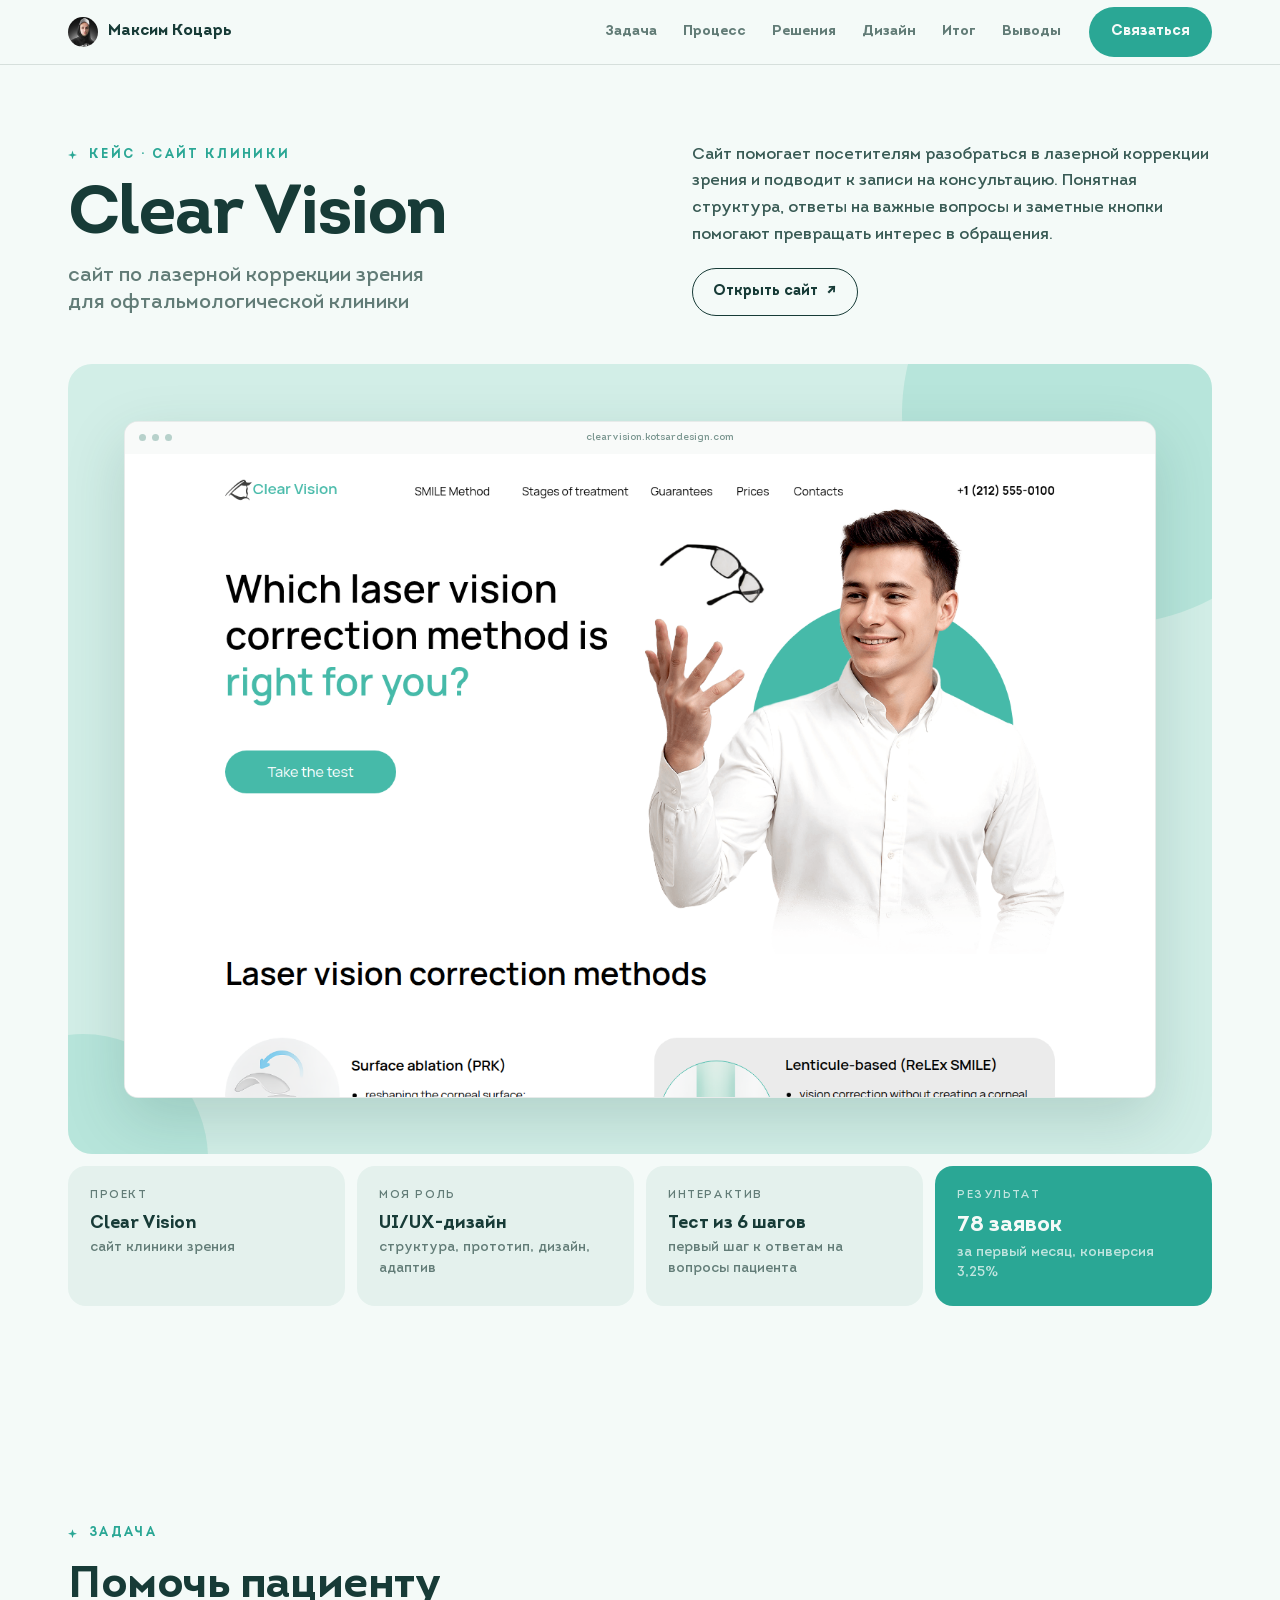
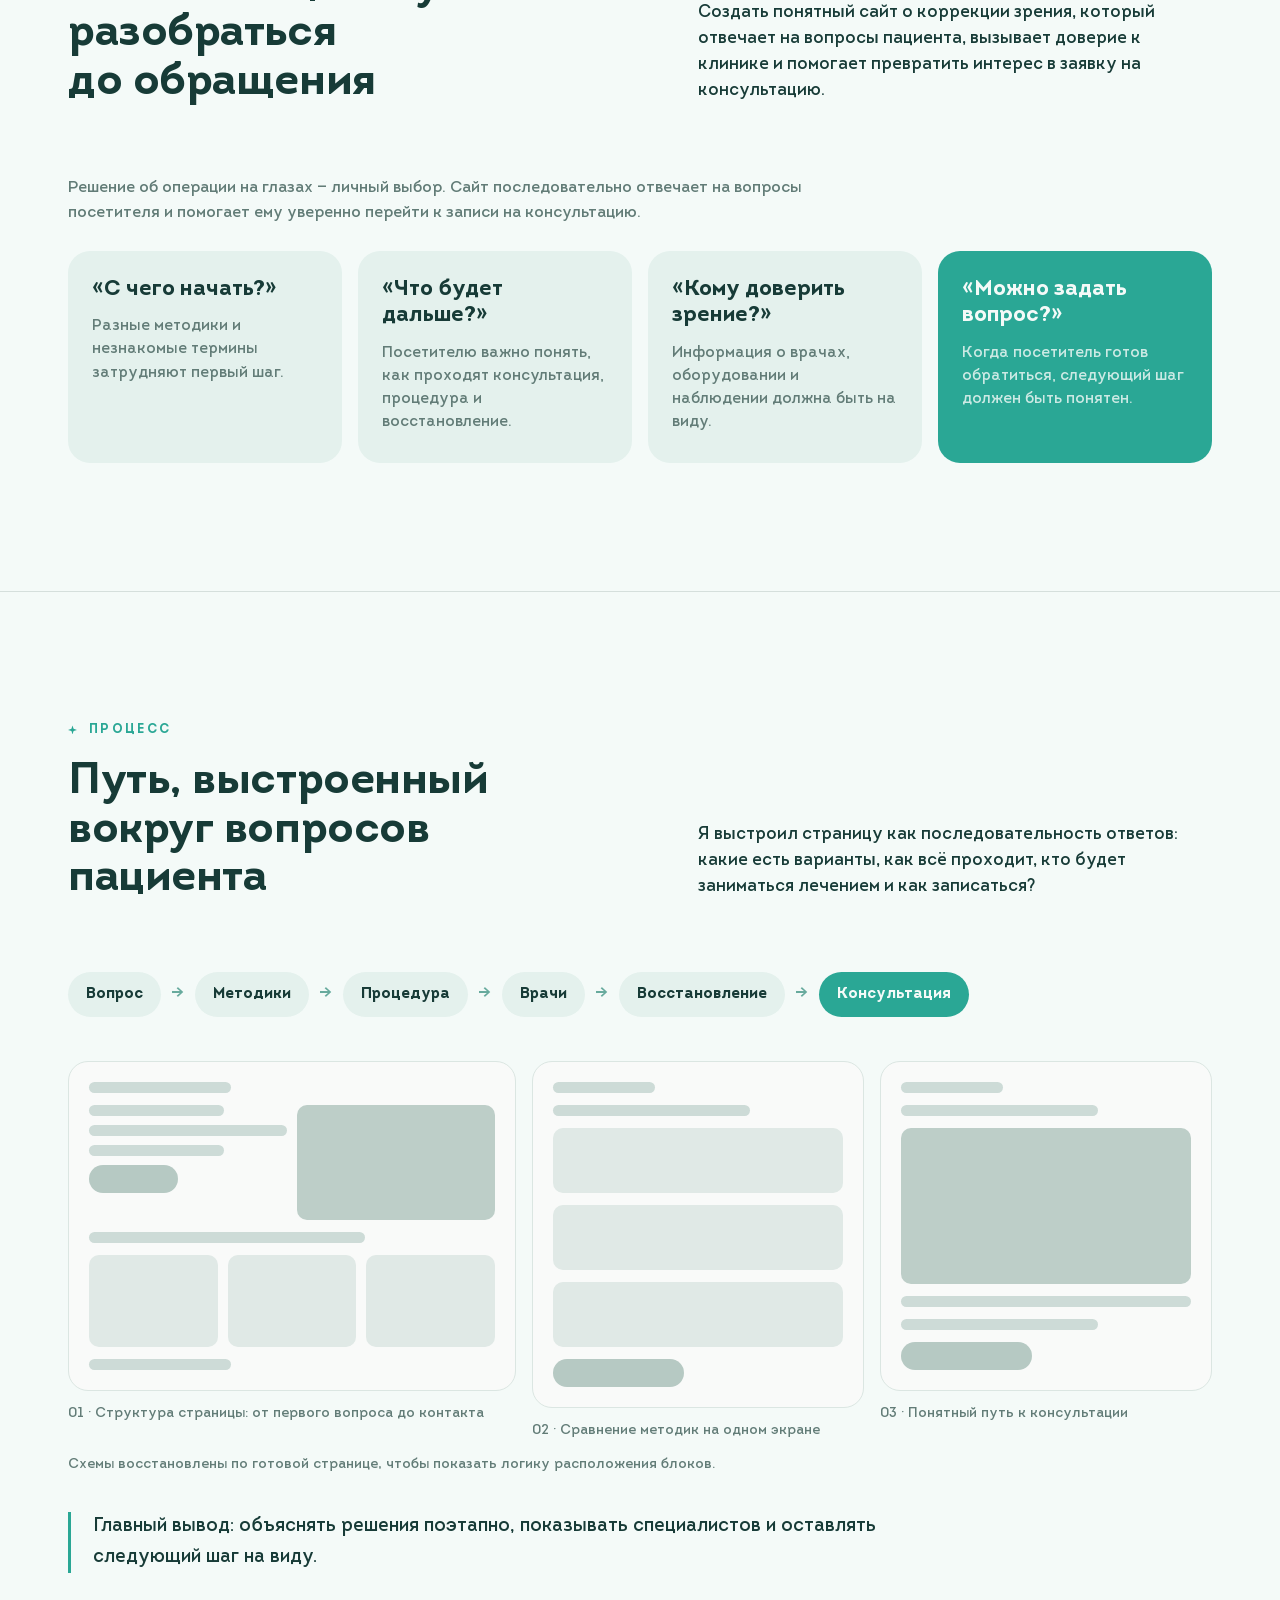
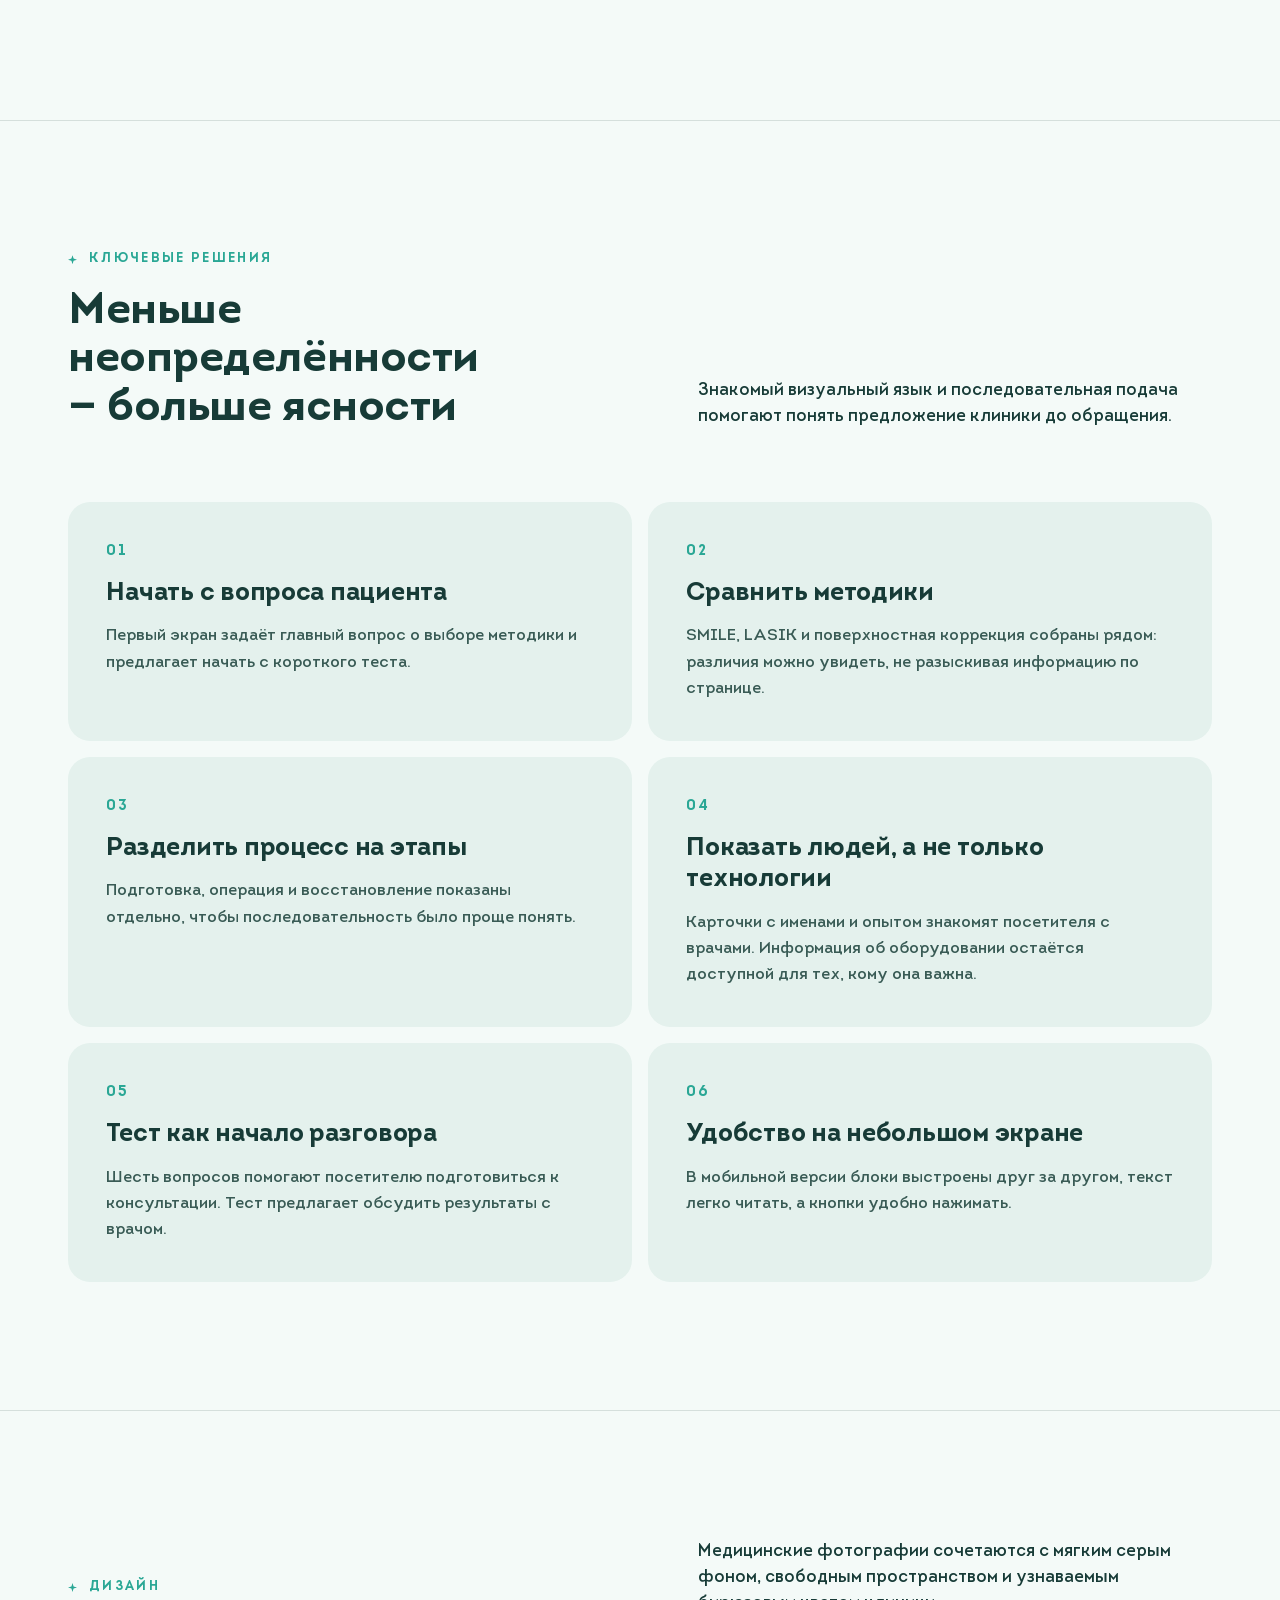
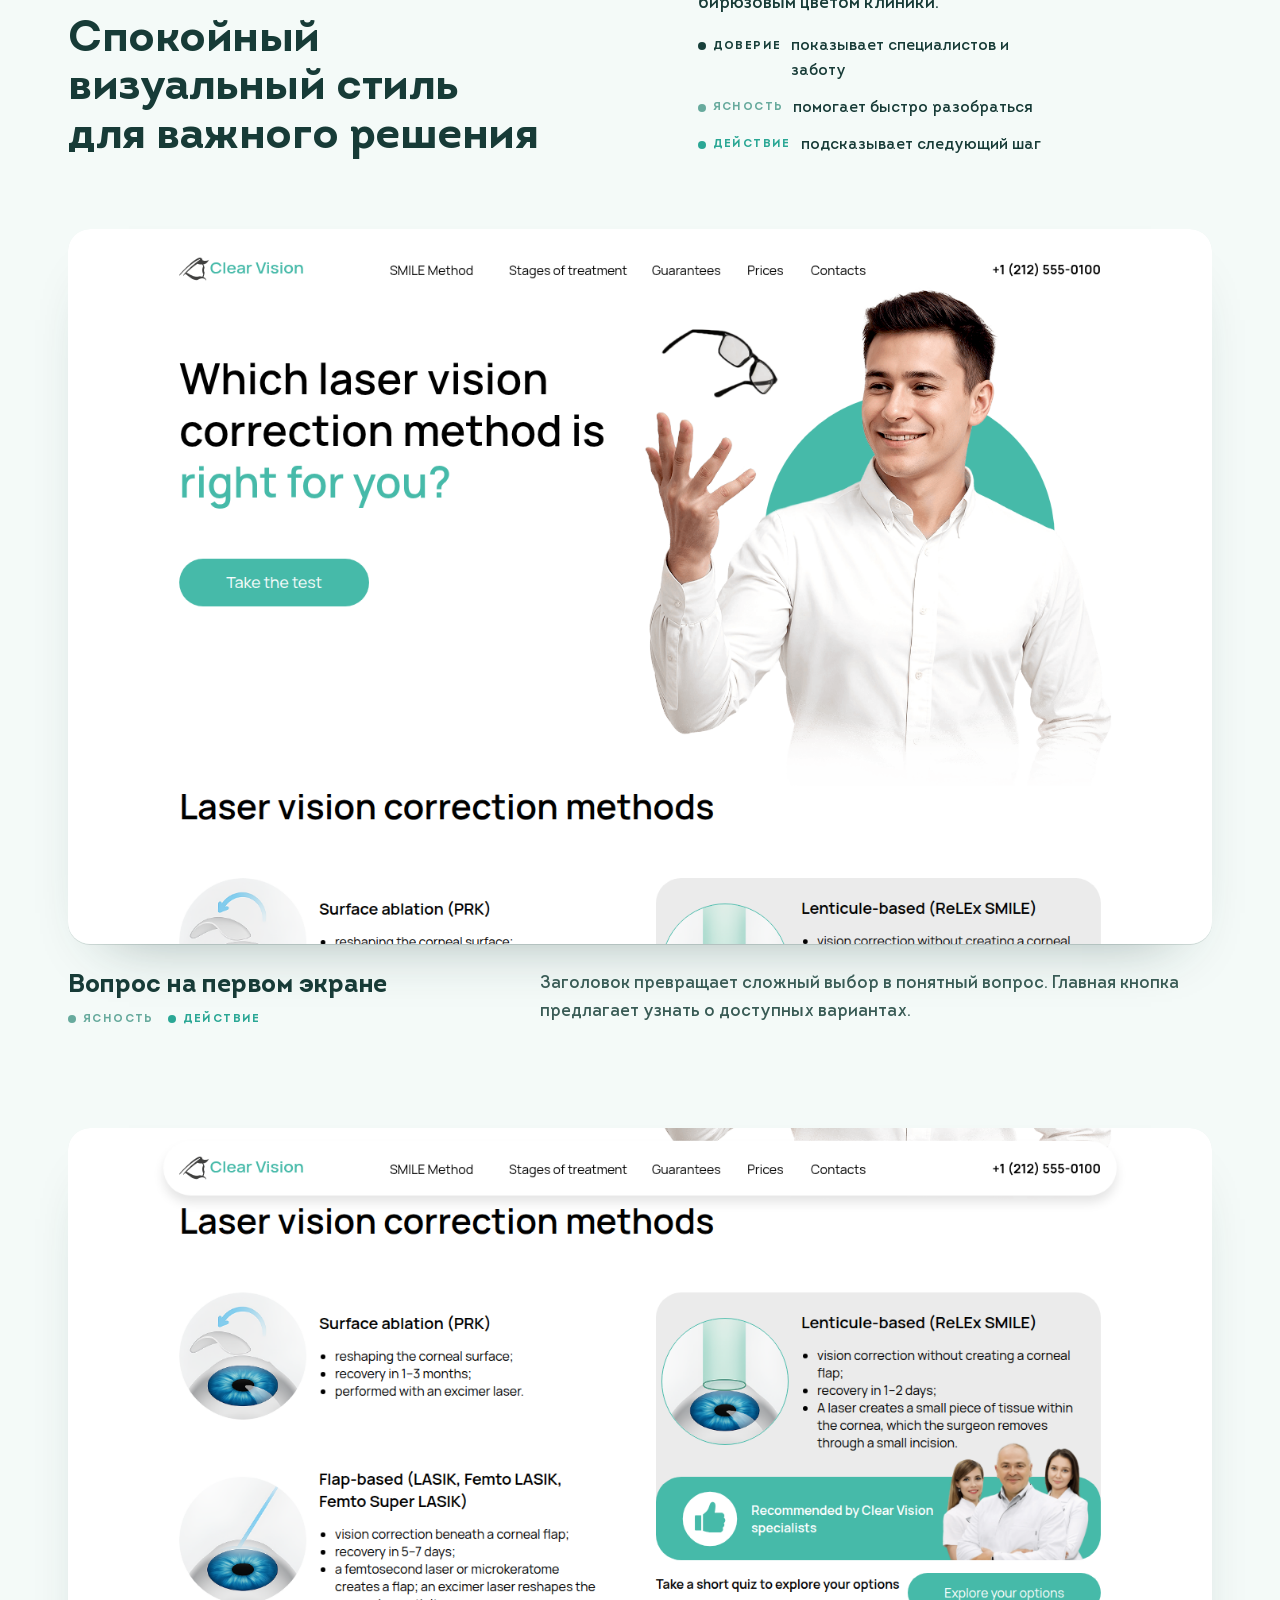
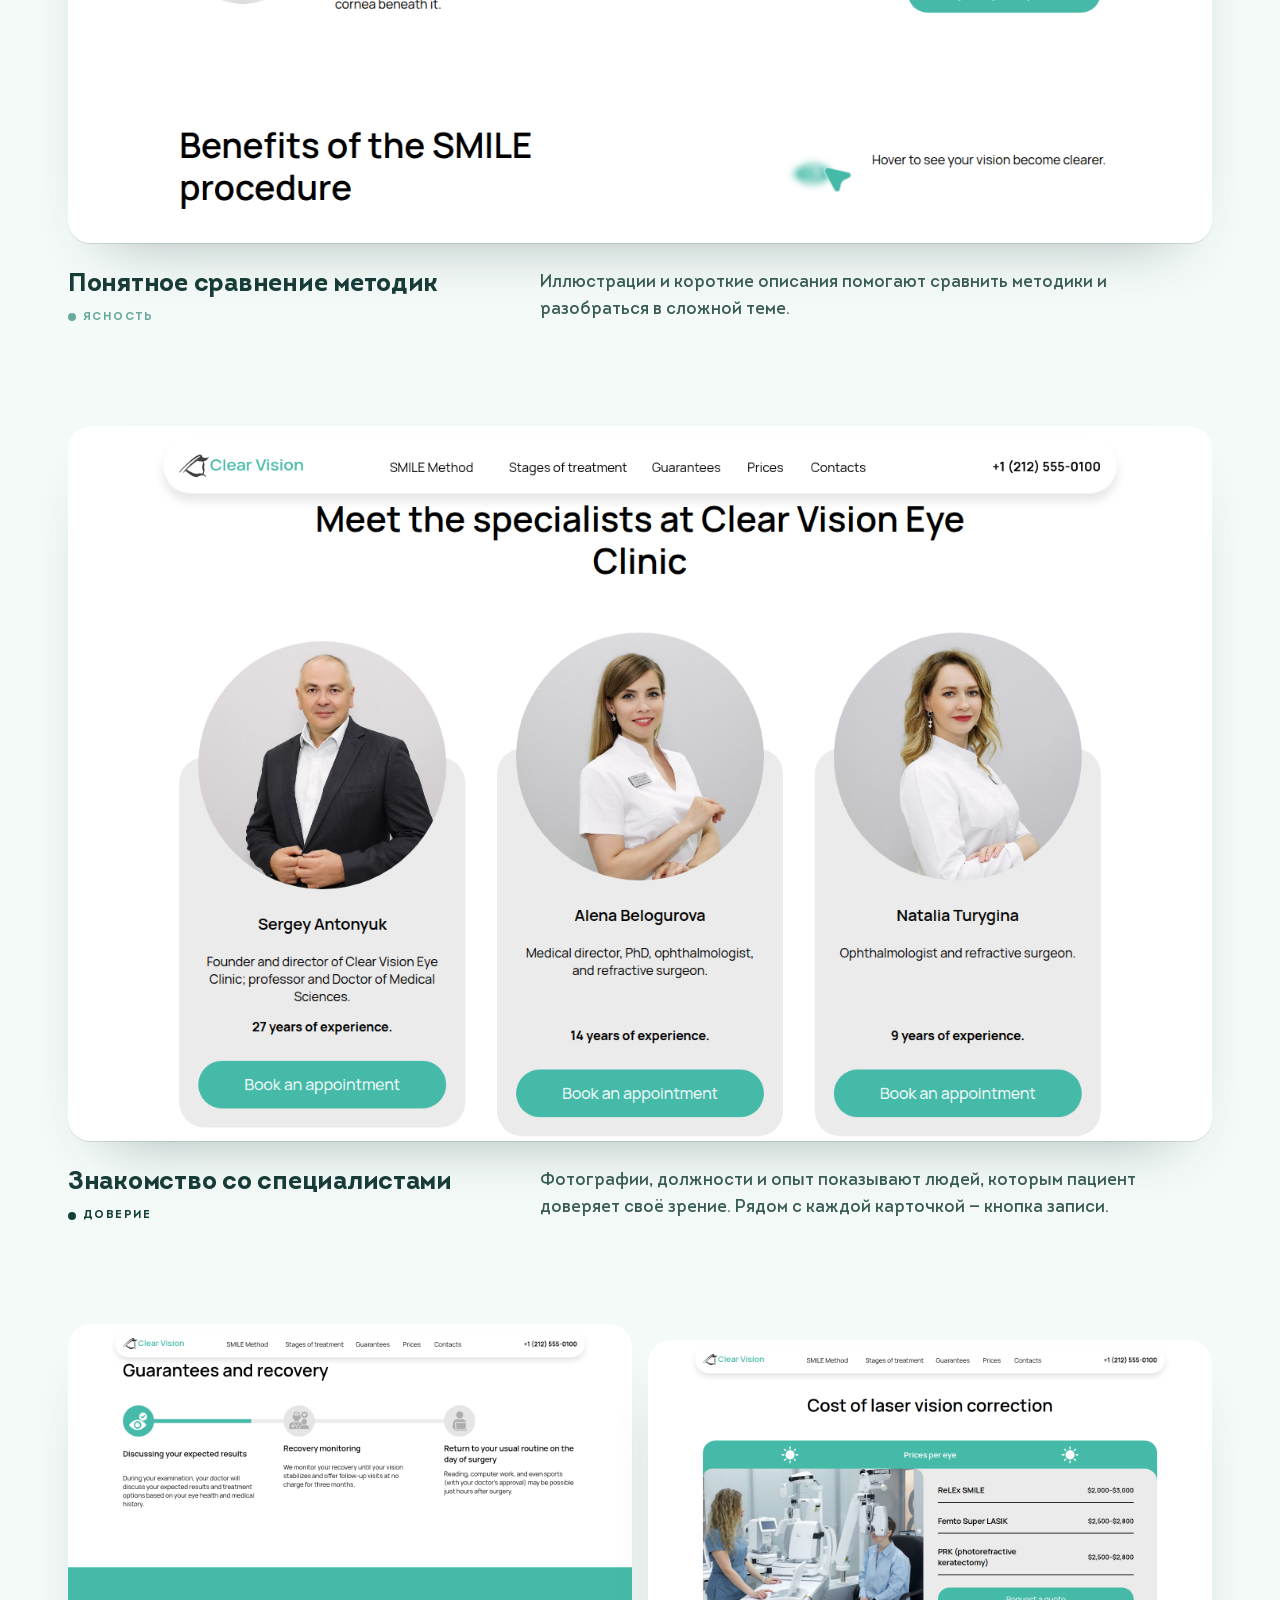
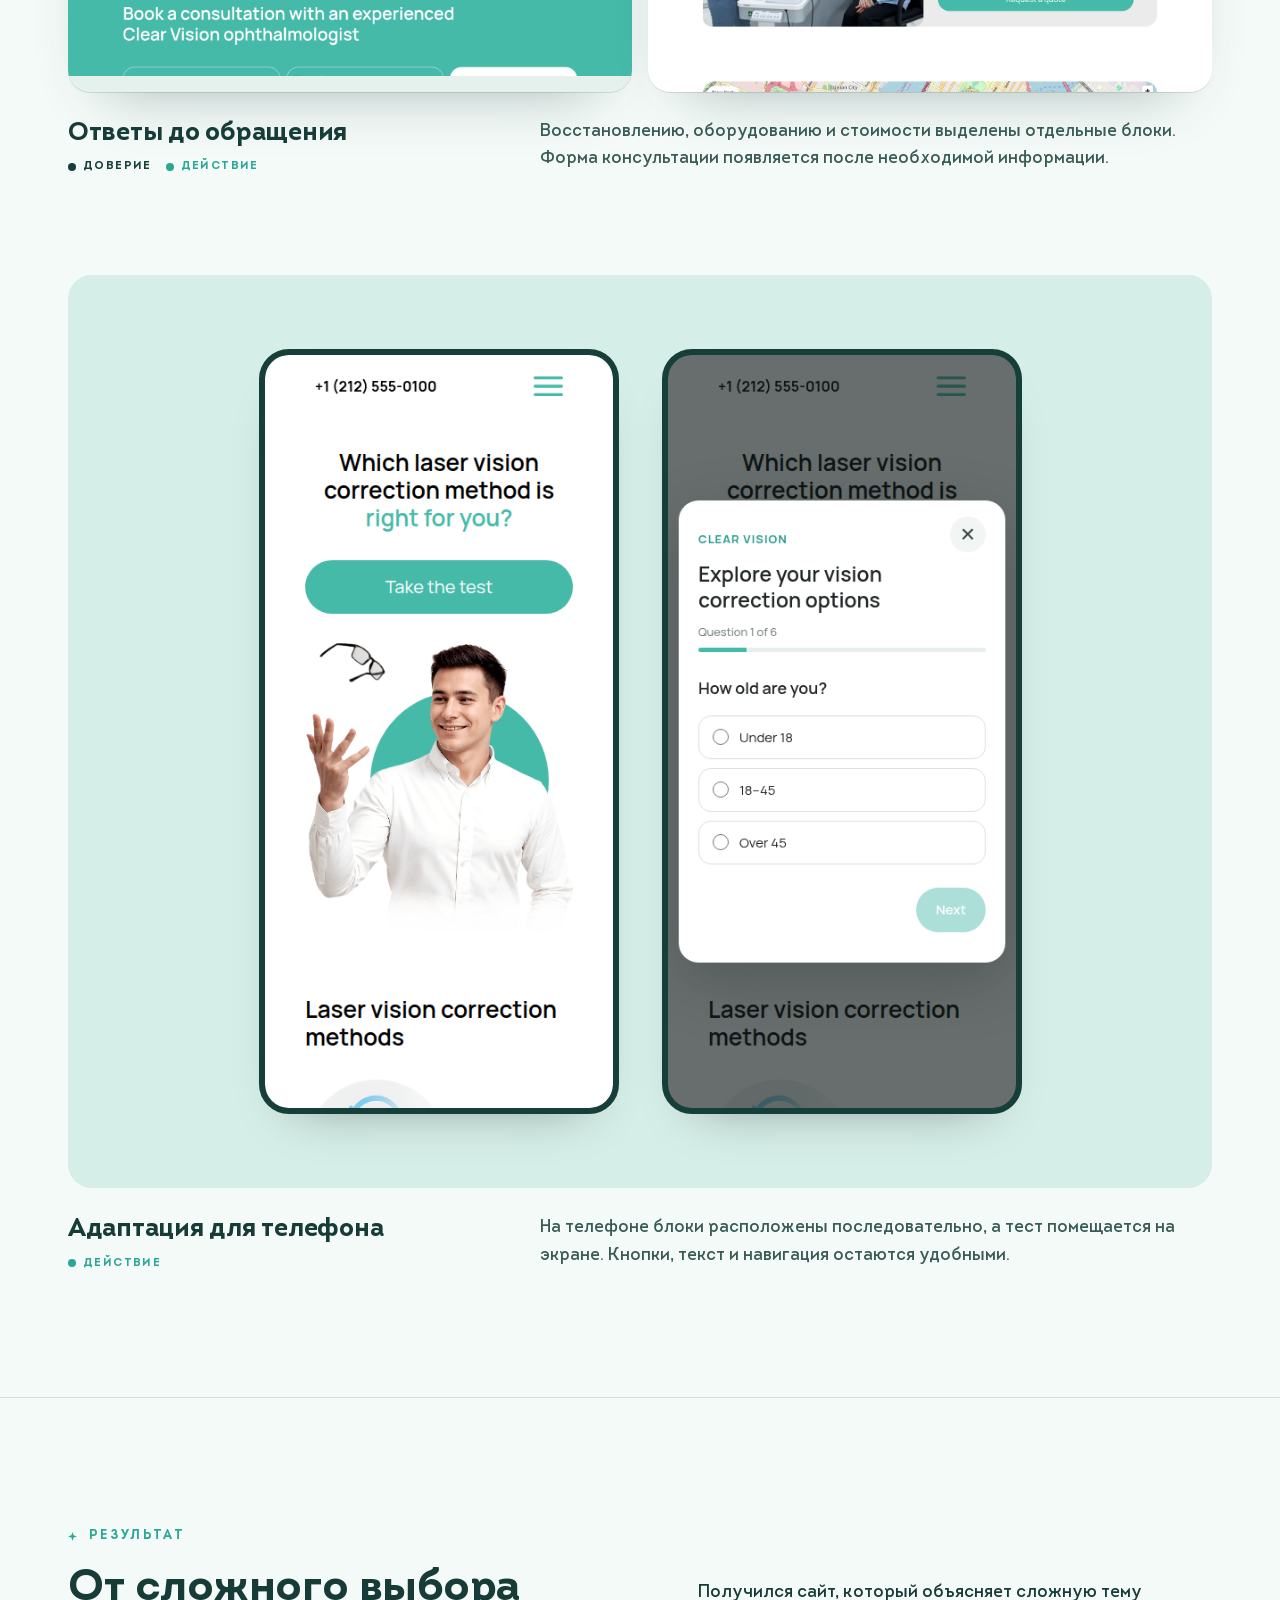
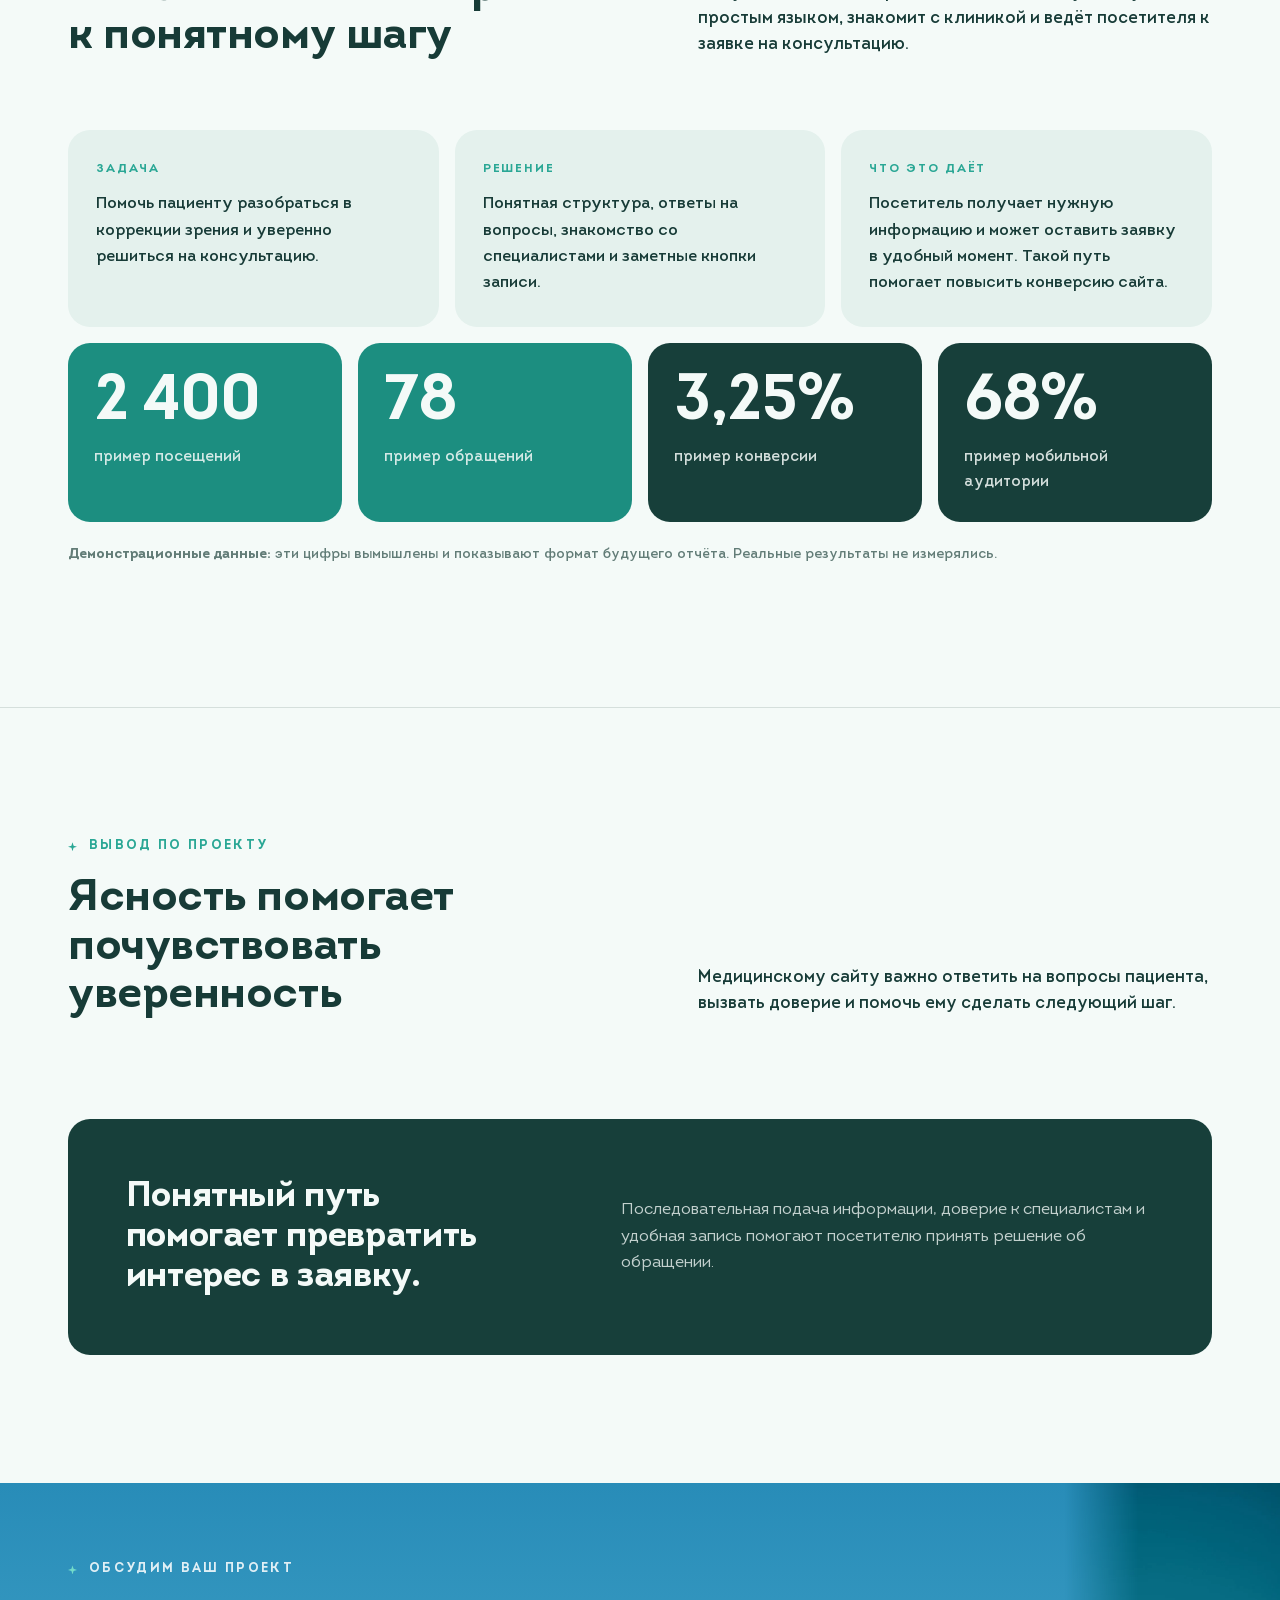
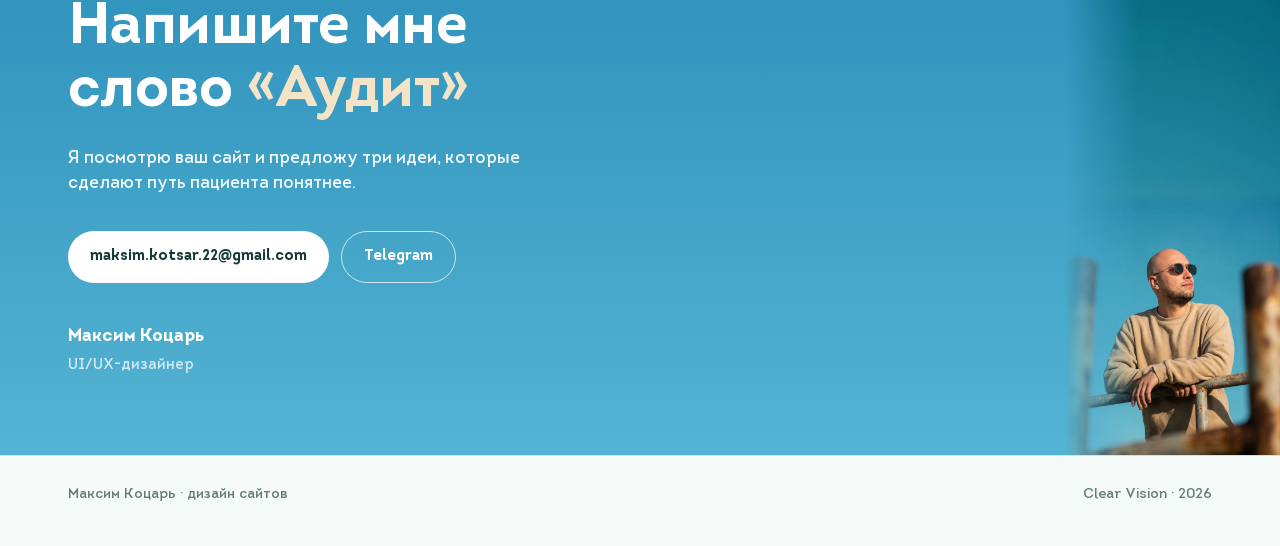
==== ru/index.html @ 502fb51e "Refocus Russian case on patient journey and conversion" ====
<!doctype html>
<html lang="ru"><head><meta charset="utf-8"><meta name="viewport" content="width=device-width,initial-scale=1"><title>Clear Vision — кейс сайта офтальмологической клиники</title><meta name="description" content="Кейс сайта клиники зрения: понятный путь пациента к консультации и решения для повышения конверсии."><meta property="og:title" content="Clear Vision — кейс сайта клиники зрения"><meta property="og:description" content="Понятный путь пациента на сайте клиники зрения."><meta property="og:type" content="website"><link rel="stylesheet" href="../style.css?v=3"><link rel="icon" href="../assets/img/favicon.svg" type="image/svg+xml"><style>section[id]{scroll-margin-top:64px}</style></head>
<body><header class="bar"><div class="wrap"><span class="name-ph"><img src="../assets/img/maksim-avatar.webp" alt="" width="30" height="30">Максим Коцарь<em> · сайты для медицинских клиник</em></span><nav class="nav" aria-label="Разделы"><a href="#task">Задача</a><a href="#process">Процесс</a><a href="#decisions">Решения</a><a href="#design">Дизайн</a><a href="#result">Итог</a><a href="#reflection">Выводы</a></nav><div class="bar-r"><a class="btn" href="#contact">Связаться</a><button class="burger" type="button" aria-expanded="false" aria-controls="menu" aria-label="Открыть меню"><i></i></button></div></div><nav class="menu" id="menu" aria-label="Мобильное меню"><small>Разделы</small><a href="#task">Задача</a><a href="#process">Процесс</a><a href="#decisions">Решения</a><a href="#design">Дизайн</a><a href="#result">Итог</a><a href="#reflection">Выводы</a><a class="btn" href="#contact">Связаться</a></nav><div class="progress" aria-hidden="true"></div></header>
<main><div class="hero"><div class="wrap"><div class="hb-top"><div><div class="kicker">Кейс · Сайт клиники</div><h1><span class="hb-name">Clear Vision</span><span class="hb-sub">сайт по лазерной коррекции зрения для офтальмологической клиники</span></h1></div><div class="hb-right"><p class="lead">Сайт помогает посетителям разобраться в лазерной коррекции зрения и подводит к записи на консультацию. Понятная структура, ответы на важные вопросы и заметные кнопки помогают превращать интерес в обращения.</p><a class="site-link" href="https://clearvision.kotsardesign.com/" target="_blank" rel="noopener">Открыть сайт <span aria-hidden="true">↗</span></a></div></div><div class="teaser-frame"><a class="browser-shot" href="https://clearvision.kotsardesign.com/" target="_blank" rel="noopener" aria-label="Открыть сайт Clear Vision"><div class="browser-top" aria-hidden="true"><i></i><i></i><i></i><span>clearvision.kotsardesign.com</span></div><img src="../assets/img/desktop-hero.png?v=2" alt="Первый экран сайта Clear Vision" width="1440" height="900"></a></div><div class="hb-meta"><div><small>Проект</small><strong>Clear Vision</strong><span>сайт клиники зрения</span></div><div><small>Моя роль</small><strong>UI/UX-дизайн</strong><span>структура, прототип, дизайн, адаптив</span></div><div><small>Интерактив</small><strong>Тест из 6 шагов</strong><span>первый шаг к ответам на вопросы пациента</span></div><div class="res"><small>Результат</small><strong>78 заявок</strong><span>за первый месяц, конверсия 3,25%</span></div></div></div></div>
<section id="task"><div class="wrap"><div class="sec-head"><div><div class="kicker">Задача</div><h2>Помочь пациенту разобраться до обращения</h2></div><p class="lead">Создать понятный сайт о коррекции зрения, который отвечает на вопросы пациента, вызывает доверие к клинике и помогает превратить интерес в заявку на консультацию.</p></div><p class="obj-intro">Решение об операции на глазах — личный выбор. Сайт последовательно отвечает на вопросы посетителя и помогает ему уверенно перейти к записи на консультацию.</p><div class="objections"><div class="obj"><div class="q">«С чего начать?»</div><p>Разные методики и незнакомые термины затрудняют первый шаг.</p></div><div class="obj"><div class="q">«Что будет дальше?»</div><p>Посетителю важно понять, как проходят консультация, процедура и восстановление.</p></div><div class="obj"><div class="q">«Кому доверить зрение?»</div><p>Информация о врачах, оборудовании и наблюдении должна быть на виду.</p></div><div class="obj"><div class="q">«Можно задать вопрос?»</div><p>Когда посетитель готов обратиться, следующий шаг должен быть понятен.</p></div></div></div></section>
<section id="process"><div class="wrap"><div class="sec-head"><div><div class="kicker">Процесс</div><h2>Путь, выстроенный вокруг вопросов пациента</h2></div><p class="lead">Я выстроил страницу как последовательность ответов: какие есть варианты, как всё проходит, кто будет заниматься лечением и как записаться?</p></div><div class="journey"><span>Вопрос</span><em>→</em><span>Методики</span><em>→</em><span>Процедура</span><em>→</em><span>Врачи</span><em>→</em><span>Восстановление</span><em>→</em><span>Консультация</span></div><div class="proto-grid"><figure class="proto-figure"><div class="proto-canvas"><div class="proto-bar short"></div><div class="proto-row"><div class="proto-content"><div class="proto-bar medium"></div><div class="proto-bar"></div><div class="proto-bar medium"></div><div class="proto-button"></div></div><div class="proto-box dark"></div></div><div class="proto-bar medium"></div><div class="proto-row"><div class="proto-box"></div><div class="proto-box"></div><div class="proto-box"></div></div><div class="proto-bar short"></div></div><figcaption>01 · Структура страницы: от первого вопроса до контакта</figcaption></figure><figure class="proto-figure"><div class="proto-canvas"><div class="proto-bar short"></div><div class="proto-bar medium"></div><div class="proto-box"></div><div class="proto-box"></div><div class="proto-box"></div><div class="proto-button"></div></div><figcaption>02 · Сравнение методик на одном экране</figcaption></figure><figure class="proto-figure"><div class="proto-canvas"><div class="proto-bar short"></div><div class="proto-bar medium"></div><div class="proto-box dark"></div><div class="proto-bar"></div><div class="proto-bar medium"></div><div class="proto-button"></div></div><figcaption>03 · Понятный путь к консультации</figcaption></figure></div><p class="case-note">Схемы восстановлены по готовой странице, чтобы показать логику расположения блоков.</p><p class="quote-note">Главный вывод: объяснять решения поэтапно, показывать специалистов и оставлять следующий шаг на виду.</p></div></section>
<section id="decisions"><div class="wrap"><div class="sec-head"><div><div class="kicker">Ключевые решения</div><h2>Меньше неопределённости — больше ясности</h2></div><p class="lead">Знакомый визуальный язык и последовательная подача помогают понять предложение клиники до обращения.</p></div><div class="decisions"><article class="dec"><div class="n">01</div><h3>Начать с вопроса пациента</h3><p>Первый экран задаёт главный вопрос о выборе методики и предлагает начать с короткого теста.</p></article><article class="dec"><div class="n">02</div><h3>Сравнить методики</h3><p>SMILE, LASIK и поверхностная коррекция собраны рядом: различия можно увидеть, не разыскивая информацию по странице.</p></article><article class="dec"><div class="n">03</div><h3>Разделить процесс на этапы</h3><p>Подготовка, операция и восстановление показаны отдельно, чтобы последовательность было проще понять.</p></article><article class="dec"><div class="n">04</div><h3>Показать людей, а не только технологии</h3><p>Карточки с именами и опытом знакомят посетителя с врачами. Информация об оборудовании остаётся доступной для тех, кому она важна.</p></article><article class="dec"><div class="n">05</div><h3>Тест как начало разговора</h3><p>Шесть вопросов помогают посетителю подготовиться к консультации. Тест предлагает обсудить результаты с врачом.</p></article><article class="dec"><div class="n">06</div><h3>Удобство на небольшом экране</h3><p>В мобильной версии блоки выстроены друг за другом, текст легко читать, а кнопки удобно нажимать.</p></article></div></div></section>
<section id="design"><div class="wrap"><div class="sec-head"><div><div class="kicker">Дизайн</div><h2>Спокойный визуальный стиль для важного решения</h2></div><div><p class="lead">Медицинские фотографии сочетаются с мягким серым фоном, свободным пространством и узнаваемым бирюзовым цветом клиники.</p><div class="legend"><div><span class="tag t-trust">Доверие</span> показывает специалистов и заботу</div><div><span class="tag t-want">Ясность</span> помогает быстро разобраться</div><div><span class="tag t-buy">Действие</span> подсказывает следующий шаг</div></div></div></div><figure class="shot"><div class="media"><img src="../assets/img/desktop-hero.png?v=2" alt="Первый экран сайта Clear Vision с кнопкой теста" loading="lazy" width="1440" height="900"></div><figcaption class="cap"><h3>Вопрос на первом экране<span class="tags"><span class="tag t-want">Ясность</span><span class="tag t-buy">Действие</span></span></h3><p>Заголовок превращает сложный выбор в понятный вопрос. Главная кнопка предлагает узнать о доступных вариантах.</p></figcaption></figure><figure class="shot"><div class="media"><img src="../assets/img/methods.png?v=2" alt="Сравнение методов коррекции зрения" loading="lazy" width="1440" height="900"></div><figcaption class="cap"><h3>Понятное сравнение методик<span class="tags"><span class="tag t-want">Ясность</span></span></h3><p>Иллюстрации и короткие описания помогают сравнить методики и разобраться в сложной теме.</p></figcaption></figure><figure class="shot"><div class="media"><img src="../assets/img/doctors.png?v=2" alt="Карточки специалистов и кнопки записи" loading="lazy" width="1440" height="900"></div><figcaption class="cap"><h3>Знакомство со специалистами<span class="tags"><span class="tag t-trust">Доверие</span></span></h3><p>Фотографии, должности и опыт показывают людей, которым пациент доверяет своё зрение. Рядом с каждой карточкой — кнопка записи.</p></figcaption></figure><figure class="shot"><div class="showcase-pair"><div class="media"><img src="../assets/img/recovery.png?v=2" alt="Информация о восстановлении и форма консультации" loading="lazy" width="1440" height="900"></div><div class="media"><img src="../assets/img/price.png?v=2" alt="Раздел стоимости коррекции зрения" loading="lazy" width="1440" height="900"></div></div><figcaption class="cap"><h3>Ответы до обращения<span class="tags"><span class="tag t-trust">Доверие</span><span class="tag t-buy">Действие</span></span></h3><p>Восстановлению, оборудованию и стоимости выделены отдельные блоки. Форма консультации появляется после необходимой информации.</p></figcaption></figure><figure class="shot"><div class="mobile-stage"><div class="phones"><div class="phone"><img src="../assets/img/mobile-hero.png?v=2" alt="Главная страница на телефоне" loading="lazy" width="390" height="844"></div><div class="phone"><img src="../assets/img/mobile-quiz.png?v=2" alt="Тест на телефоне" loading="lazy" width="390" height="844"></div></div></div><figcaption class="cap"><h3>Адаптация для телефона<span class="tags"><span class="tag t-buy">Действие</span></span></h3><p>На телефоне блоки расположены последовательно, а тест помещается на экране. Кнопки, текст и навигация остаются удобными.</p></figcaption></figure></div></section>
<section id="result"><div class="wrap"><div class="sec-head"><div><div class="kicker">Результат</div><h2>От сложного выбора к понятному шагу</h2></div><p class="lead">Получился сайт, который объясняет сложную тему простым языком, знакомит с клиникой и ведёт посетителя к заявке на консультацию.</p></div><div class="ba"><div><small>Задача</small><p>Помочь пациенту разобраться в коррекции зрения и уверенно решиться на консультацию.</p></div><div><small>Решение</small><p>Понятная структура, ответы на вопросы, знакомство со специалистами и заметные кнопки записи.</p></div><div><small>Что это даёт</small><p>Посетитель получает нужную информацию и может оставить заявку в удобный момент. Такой путь помогает повысить конверсию сайта.</p></div></div><div class="stats"><div class="stat"><b>2 400</b><span>пример посещений</span></div><div class="stat"><b>78</b><span>пример обращений</span></div><div class="stat"><b>3,25%</b><span>пример конверсии</span></div><div class="stat"><b>68%</b><span>пример мобильной аудитории</span></div></div><p class="demo-note"><strong>Демонстрационные данные:</strong> эти цифры вымышлены и показывают формат будущего отчёта. Реальные результаты не измерялись.</p></div></section>
<section id="reflection"><div class="wrap"><div class="sec-head"><div><div class="kicker">Вывод по проекту</div><h2>Ясность помогает почувствовать уверенность</h2></div><p class="lead">Медицинскому сайту важно ответить на вопросы пациента, вызвать доверие и помочь ему сделать следующий шаг.</p></div><div class="motion-note"><h3>Понятный путь помогает превратить интерес в заявку.</h3><p>Последовательная подача информации, доверие к специалистам и удобная запись помогают посетителю принять решение об обращении.</p></div></div></section>
<section id="contact" class="contact"><picture class="contact-bg"><source media="(max-width:860px)" srcset="../assets/img/contact-mobile.webp" width="751" height="2000"><img src="../assets/img/contact-desktop.webp" alt="Максим Коцарь" width="1672" height="941" loading="lazy"></picture><div class="wrap contact-grid"><div class="cta"><div class="kicker">Обсудим ваш проект</div><h2>Напишите мне слово <em>«Аудит»</em></h2><p class="lead">Я посмотрю ваш сайт и предложу три идеи, которые сделают путь пациента понятнее.</p><div class="links"><a class="btn" href="mailto:maksim.kotsar.22@gmail.com?subject=%D0%90%D1%83%D0%B4%D0%B8%D1%82">maksim.kotsar.22@gmail.com</a><a class="btn ghost" href="https://t.me/maksimkotsar" target="_blank" rel="noopener">Telegram</a></div><p class="sign"><b>Максим Коцарь</b>UI/UX-дизайнер</p></div></div></section></main><footer><div class="wrap"><span>Максим Коцарь · дизайн сайтов</span><span>Clear Vision · 2026</span></div></footer><script src="script.js" defer></script></body></html>
---- style.css ----
@font-face{font-family:Intro;src:url(assets/fonts/Intro-Regular.woff) format("woff");font-weight:400;font-display:swap}
@font-face{font-family:Intro;src:url(assets/fonts/Intro-Book.woff) format("woff");font-weight:300;font-display:swap}
@font-face{font-family:Intro;src:url(assets/fonts/Intro-Bold.woff) format("woff");font-weight:700;font-display:swap}
:root{
  --bg:#F4FAF8;--paper:#E4F1ED;--ink:#173B37;--muted:#627C77;--line:rgba(23,59,55,.14);
  --wine:#2AA795;--olive:#67AA9D;--forest:#173F3A;--ph:#D3D0C8;--ph-ink:#7B7970;
  --r:22px;--gut:clamp(16px,4vw,48px);--max:1240px;
}
*{box-sizing:border-box}
html{scroll-behavior:smooth}
body{margin:0;background:var(--bg);color:var(--ink);font:400 18px/1.6 Intro,"Segoe UI",system-ui,sans-serif;-webkit-font-smoothing:antialiased}
img,video{display:block;max-width:100%;height:auto}
a{color:inherit}
.wrap{max-width:var(--max);margin:0 auto;padding:0 var(--gut)}
.narrow{max-width:820px}
h1,h2,h3{font-weight:700;line-height:1.08;letter-spacing:-.01em;margin:0}
h1{font-size:clamp(40px,7vw,92px)}
h2{font-size:clamp(32px,4.6vw,58px)}
h3{font-size:clamp(21px,2.1vw,26px);line-height:1.2}
p{margin:0 0 1em}
.kicker{font-size:13px;letter-spacing:.18em;text-transform:uppercase;color:var(--wine);font-weight:700;margin-bottom:18px;display:flex;align-items:center;gap:12px}
.kicker::before{content:"";width:9px;height:9px;background:var(--wine);clip-path:polygon(50% 0,62% 38%,100% 50%,62% 62%,50% 100%,38% 62%,0 50%,38% 38%)}
.lead{font-size:clamp(19px,1.8vw,23px);line-height:1.5;color:var(--ink)}
.muted{color:var(--muted)}
section{padding:clamp(72px,10vw,140px) 0}
section+section{border-top:1px solid var(--line)}
.sec-head{display:grid;grid-template-columns:minmax(0,1.1fr) minmax(0,1fr);gap:clamp(24px,5vw,80px);align-items:end;margin-bottom:clamp(40px,6vw,72px)}
.sec-head p:last-child{margin-bottom:0}
.sec-head h2{font-size:clamp(30px,3.5vw,46px);margin-bottom:-.08em;text-wrap:balance}
.sec-head .lead{font-size:clamp(17px,1.35vw,19px)}
.sec-head .muted{font-size:16px}
@media (max-width:860px){.sec-head{grid-template-columns:1fr}}

/* top bar */
.bar{position:sticky;top:0;z-index:20;background:rgba(244,250,248,.88);backdrop-filter:blur(10px);border-bottom:1px solid var(--line)}
.bar .wrap{display:flex;align-items:center;justify-content:space-between;height:64px;gap:16px}
.name-ph{display:inline-flex;align-items:center;gap:10px;font-weight:700;font-size:16px}
.name-ph img{width:30px;height:30px;border-radius:50%;flex:none;object-fit:cover}
.name-ph em{font-style:normal;font-weight:400;color:var(--muted)}
.bar-r{display:flex;align-items:center;gap:12px}
.lang{display:flex;gap:2px;font-size:13px;font-weight:700;letter-spacing:.06em}
.lang a{padding:7px 10px;border-radius:999px;text-decoration:none;color:var(--muted)}
.lang a[href]:hover{color:var(--ink)}
.lang a[aria-current]{color:var(--ink);background:var(--paper)}
.name-ph{white-space:nowrap}
@media (max-width:640px){.name-ph em{display:none}.bar .btn{padding:11px 18px}}
@media (max-width:400px){.bar-r{gap:6px}.lang a{padding:6px 7px}.bar .btn{padding:10px 14px;font-size:14px}.name-ph{gap:8px;font-size:15px}.name-ph img{display:none}}
@media (max-width:360px){.lang a{padding:5px 6px}.bar .btn{padding:9px 12px;font-size:13px}.name-ph{font-size:14px}}
.btn{display:inline-flex;align-items:center;justify-content:center;gap:10px;background:var(--wine);color:#F4FAF8;text-decoration:none;font-weight:700;font-size:15px;padding:13px 22px;border-radius:999px;transition:transform .2s,background .2s;white-space:nowrap}
.btn:hover{background:#218e80;transform:translateY(-1px)}
.btn.ghost{background:transparent;color:var(--ink);border:1.5px solid var(--ink)}
.btn.ghost:hover{background:var(--ink);color:var(--bg)}

/* placeholders */
.ph{background:var(--ph);border-radius:var(--r);display:flex;flex-direction:column;align-items:center;justify-content:center;gap:8px;text-align:center;color:var(--ph-ink);padding:24px;position:relative;overflow:hidden}
.ph::before{content:"";position:absolute;inset:14px;border:1.5px dashed rgba(123,121,112,.45);border-radius:calc(var(--r) - 8px);pointer-events:none}
.ph b{font-size:15px;letter-spacing:.06em;text-transform:uppercase}
.ph span{font-size:14px;max-width:420px;line-height:1.45}

/* hero */
.hero{padding:clamp(48px,6vw,84px) 0 clamp(56px,7vw,90px)}
.teaser img{width:100%}
.media.teaser{box-shadow:none}
.hb-top{display:grid;grid-template-columns:minmax(0,1fr) minmax(0,1fr);gap:clamp(24px,5vw,80px);align-items:end;margin-bottom:clamp(32px,4vw,48px)}
.hero h1{margin:0}
.hb-name{display:block;font-size:clamp(52px,7.4vw,104px);line-height:.95;letter-spacing:-.025em}
.hb-sub{display:block;font-size:clamp(18px,1.6vw,22px);line-height:1.3;font-weight:400;letter-spacing:0;color:var(--muted);margin-top:14px;text-wrap:balance;max-width:30ch}
.hb-right{max-width:520px;justify-self:end}
.hb-top .lead{margin:0;font-size:clamp(16px,1.3vw,18px);line-height:1.6;color:#395B55}
.site-link{display:inline-flex;align-items:center;gap:8px;margin-top:20px;padding:11px 20px;border-radius:999px;border:1.5px solid var(--ink);font-weight:700;font-size:15px;text-decoration:none;transition:background .2s,color .2s}
.site-link span{transition:transform .2s}
.site-link:hover{background:var(--ink);color:var(--bg)}
.site-link:hover span{transform:translate(2px,-2px)}
a.media.teaser{display:block}
.hb-meta{display:grid;grid-template-columns:repeat(4,minmax(0,1fr));gap:12px;margin-top:12px}
.hb-meta div{background:var(--paper);border-radius:18px;padding:20px 22px 22px}
.hb-meta small{display:block;font-size:11.5px;letter-spacing:.14em;text-transform:uppercase;color:var(--muted);margin-bottom:8px}
.hb-meta strong{display:block;font-size:18px;line-height:1.2}
.hb-meta span{display:block;font-size:14px;line-height:1.45;color:var(--muted);margin-top:4px}
.hb-meta .res{background:var(--wine);color:#F4FAF8}
.hb-meta .res small,.hb-meta .res span{color:rgba(244,250,248,.75)}
.hb-meta .res strong{font-size:22px}
@media (max-width:860px){.hb-top{grid-template-columns:1fr}.hb-right{justify-self:start}.hb-meta{grid-template-columns:1fr 1fr}}

/* task */
.obj-intro{max-width:760px;font-size:16px;color:var(--muted);margin:0 0 24px}
.objections{display:grid;grid-template-columns:repeat(4,minmax(0,1fr));gap:16px}
.obj{background:var(--paper);border-radius:var(--r);padding:26px 24px 28px}
.obj .q{font-size:22px;font-weight:700;line-height:1.2;margin-bottom:12px}
.obj p{font-size:15.5px;line-height:1.5;margin:0;color:var(--muted)}
.obj:nth-child(4){background:var(--wine);color:#F4FAF8}
.obj:nth-child(4) p{color:rgba(244,250,248,.8)}
@media (max-width:980px){.objections{grid-template-columns:1fr 1fr}}
@media (max-width:560px){.objections{grid-template-columns:1fr}}

/* process */
.journey{display:flex;flex-wrap:wrap;gap:10px;align-items:center;margin-bottom:44px}
.journey span{background:var(--paper);border-radius:999px;padding:10px 18px;font-size:15.5px;font-weight:700}
.journey span:last-child{background:var(--wine);color:#F4FAF8}
.journey em{font-style:normal;color:var(--olive)}
.wires{display:grid;grid-template-columns:minmax(0,.36fr) minmax(0,.64fr);gap:16px}
.wire-col{display:flex;flex-direction:column;gap:16px}
.wire{margin:0;display:flex;flex-direction:column}
.wire .media{background:#fff}
.wire figcaption{font-size:14.5px;color:var(--muted);margin-top:12px}
/* the long structure wireframe pans top-to-bottom inside a frame matched to the right column */
.wire.tall .media{flex:1;position:relative;min-height:320px}
.wire.tall img{position:absolute;inset:0;width:100%;height:100%;object-fit:cover;object-position:50% 0;animation:pan 22s ease-in-out infinite alternate}
@keyframes pan{0%,8%{object-position:50% 0}92%,100%{object-position:50% 100%}}
@media (max-width:860px){.wires{grid-template-columns:1fr}.wire.tall .media{flex:none;aspect-ratio:4/5}}
@media (prefers-reduced-motion:reduce){.wire.tall img{animation:none}}
.quote-note{margin-top:36px;padding-left:22px;border-left:3px solid var(--wine);font-size:19px;max-width:820px}

/* decisions */
.decisions{display:grid;grid-template-columns:1fr 1fr;gap:16px}
.dec{background:var(--paper);border-radius:var(--r);padding:clamp(26px,3vw,40px);display:flex;flex-direction:column;gap:14px}
.dec .n{font-size:15px;font-weight:700;color:var(--wine);letter-spacing:.1em}
.dec p{margin:0;font-size:16.5px;color:#395B55}
.dec.wide{grid-column:1/-1;background:var(--forest);color:#F4FAF8;display:grid;grid-template-columns:1fr 1fr;gap:clamp(20px,4vw,56px);align-items:center}
.dec.wide p{color:rgba(244,250,248,.82)}
.dec.wide .n{color:#a8e1d6}
.dec.wide video{border-radius:14px;width:100%}
@media (max-width:860px){.decisions{grid-template-columns:1fr}.dec.wide{grid-template-columns:1fr}}

/* design */
.legend{display:flex;flex-wrap:wrap;gap:12px 28px;margin-top:8px}
.legend div{display:flex;gap:10px;align-items:baseline;font-size:15.5px;max-width:360px}
.tag{display:inline-flex;align-items:center;font-size:12px;font-weight:700;letter-spacing:.1em;text-transform:uppercase;border-radius:999px;padding:6px 12px;white-space:nowrap;line-height:1}
.t-trust{background:var(--forest);color:#F4FAF8}
.t-want{background:var(--olive);color:#F4FAF8}
.t-buy{background:var(--wine);color:#F4FAF8}
.shot{margin:0 0 clamp(56px,8vw,104px)}
.shot:last-child{margin-bottom:0}
.media{border-radius:var(--r);overflow:hidden;background:var(--paper);box-shadow:0 1px 0 var(--line),0 30px 60px -40px rgba(23,59,55,.45)}
.media+.media{margin-top:16px}
.pair{display:grid;grid-template-columns:1fr 1fr;gap:16px;margin-top:16px}
.pair .media+.media{margin-top:0}
@media (max-width:720px){.pair{grid-template-columns:1fr}}
.cap{display:grid;grid-template-columns:minmax(0,1fr) minmax(0,1.6fr);gap:clamp(16px,4vw,64px);margin-top:26px;align-items:start}
.cap h3{display:flex;flex-direction:column;align-items:flex-start;gap:12px}
.cap h3 .tags{display:flex;gap:6px;flex-wrap:wrap}
.cap p{margin:0;font-size:17px;color:#395B55}
.cap .anim{display:block;margin-top:10px;font-size:14.5px;color:var(--olive)}
@media (max-width:860px){.cap{grid-template-columns:1fr;gap:12px}}
.phones{display:grid;grid-template-columns:repeat(4,minmax(0,1fr));gap:16px}
.phone{border-radius:30px;overflow:hidden;border:6px solid var(--forest);background:var(--forest)}
.phone img,.phone video{border-radius:22px}
@media (max-width:860px){.phones{grid-template-columns:repeat(2,minmax(0,1fr))}}
.motion-note{background:var(--forest);color:#F4FAF8;border-radius:var(--r);padding:clamp(32px,4.5vw,60px);display:grid;grid-template-columns:1fr 1.2fr;gap:clamp(20px,4vw,64px);align-items:center;margin-top:clamp(56px,8vw,104px)}
.motion-note h3{font-size:clamp(26px,2.8vw,36px);line-height:1.12;text-wrap:balance}
.motion-note p{color:rgba(244,250,248,.78);margin:0;font-weight:300;font-size:clamp(16px,1.3vw,18px);line-height:1.6}
@media (max-width:860px){.motion-note{grid-template-columns:1fr}}

/* results */
.ba{display:grid;grid-template-columns:repeat(3,minmax(0,1fr));gap:16px;margin-bottom:16px}
.ba div{background:var(--paper);border-radius:var(--r);padding:30px 28px}
.ba small{display:block;font-size:12px;letter-spacing:.16em;text-transform:uppercase;color:var(--wine);font-weight:700;margin-bottom:12px}
.ba p{margin:0;font-size:16.5px}
@media (max-width:860px){.ba{grid-template-columns:1fr}}
.stats{display:grid;grid-template-columns:repeat(4,minmax(0,1fr));gap:16px}
.stat{border-radius:var(--r);padding:28px 26px;background:var(--wine);color:#F4FAF8}
.stat:nth-child(n+3){background:var(--forest)}
.stat b{display:block;font-size:clamp(40px,5vw,68px);line-height:1;letter-spacing:-.02em}
.stat span{display:block;margin-top:10px;font-size:15.5px;opacity:.85}
@media (max-width:860px){.stats{grid-template-columns:minmax(0,1fr) minmax(0,1fr)}}
@media (max-width:380px){.stat{padding:22px 18px}.stat b{font-size:34px}}
.chart{background:var(--paper);border-radius:var(--r);padding:clamp(24px,3vw,40px);margin-top:16px}
.chart-head{display:flex;justify-content:space-between;gap:16px;flex-wrap:wrap;margin-bottom:28px}
.chart-head strong{font-size:18px}
.chart-head span{color:var(--wine);font-weight:700;font-size:15.5px}
.bars{display:grid;grid-template-columns:repeat(20,minmax(0,1fr));gap:6px;align-items:end;height:240px;border-bottom:1.5px solid var(--line)}
.bars div{position:relative;height:100%;display:flex;flex-direction:column;justify-content:flex-end;align-items:center}
.bars i{display:block;width:100%;background:var(--wine);border-radius:6px 6px 0 0;min-height:3px;transform-origin:bottom;transition:transform .9s cubic-bezier(.2,.7,.2,1)}
.bars div.zero i{background:rgba(127,34,41,.2)}
.bars b{font-size:13px;margin-bottom:5px}
.days{display:grid;grid-template-columns:repeat(20,minmax(0,1fr));gap:6px;margin-top:8px;font-size:12px;color:var(--muted);text-align:center}
@media (max-width:640px){.days span{visibility:hidden;white-space:nowrap}.days span:nth-child(5n+2){visibility:visible}.bars{gap:3px;height:200px}.days{gap:3px}.bars b{font-size:10px}}
.src{font-size:14px;color:var(--muted);margin-top:16px}

/* review */
.review{margin:0;display:grid;grid-template-columns:minmax(0,.62fr) minmax(0,1fr);gap:clamp(24px,5vw,72px);align-items:stretch;background:var(--paper);border-radius:var(--r);padding:clamp(20px,3vw,40px) clamp(24px,5vw,72px) clamp(20px,3vw,40px) clamp(20px,3vw,40px)}
.review-photo{border-radius:calc(var(--r) - 6px);overflow:hidden;min-height:360px}
.review>div:last-child{display:flex;flex-direction:column;justify-content:center;padding:clamp(12px,2vw,28px) 0}
.review-photo img{width:100%;height:100%;object-fit:cover;object-position:50% 20%}
.q-mark{font-size:88px;line-height:.6;height:40px;font-weight:700;color:var(--wine)}
.review blockquote{margin:0;max-width:760px}
.review blockquote p{font-size:17px;line-height:1.65;color:#395B55;margin:0 0 14px}
.review .q-lead{font-size:clamp(20px,2vw,26px);line-height:1.4;color:var(--ink);font-weight:700;margin-bottom:22px}
.review .who{margin-top:28px;padding-top:22px;border-top:1px solid var(--line);font-size:15px;color:var(--muted)}
.review .who b{display:block;font-size:17px;color:var(--ink)}
.review .who .tr{display:block;margin-top:6px;font-size:13px;font-style:italic;opacity:.8}
@media (max-width:760px){.review{grid-template-columns:minmax(0,1fr);padding:16px 16px 28px}.review-photo{aspect-ratio:1;min-height:0}.review>div:last-child{padding:0 8px}}

/* contact */
/* full-bleed photo; the text sits on the empty sky (left on desktop, top on mobile) */
/* desktop: photo pinned right at full height, its left edge dissolves into a sky gradient matched to the photo */
section.contact{position:relative;padding:0;border-top:0;overflow:hidden;color:#fff;
  background:linear-gradient(180deg,rgb(40,140,184),rgb(85,180,211));
  min-height:clamp(520px,40vw,760px);display:flex;align-items:center}
.contact-bg img{position:absolute;top:0;right:0;height:100%;width:auto;max-width:none;
  -webkit-mask-image:linear-gradient(90deg,transparent 0,#000 34%);mask-image:linear-gradient(90deg,transparent 0,#000 34%)}
.contact-grid{position:relative;width:100%;padding-top:clamp(56px,6vw,96px);padding-bottom:clamp(56px,6vw,96px)}
.cta{max-width:460px}
.cta .lead{font-size:clamp(17px,1.35vw,19px)}
.cta .kicker{color:rgba(255,255,255,.85)}.cta .kicker::before{background:#fff}
.cta h2{max-width:14ch}
.cta h2 em{font-style:normal;color:#F3E3C7}
.cta .lead{margin-top:22px;color:rgba(255,255,255,.92)}
.links{display:flex;flex-wrap:wrap;gap:12px;margin-top:34px}
.contact .btn{background:#fff;color:var(--ink)}
.contact .btn:hover{background:#F4FAF8}
.contact .btn.ghost{background:transparent;color:#fff;border-color:rgba(255,255,255,.7)}
.contact .btn.ghost:hover{background:#fff;color:var(--ink)}
.sign{margin:40px 0 0;font-size:15px;color:rgba(255,255,255,.75)}
.sign b{display:block;color:#fff;font-size:18px;margin-bottom:2px}
@media (max-width:860px){
  section.contact{min-height:calc(100vw * 2000 / 751);align-items:flex-start}
  .contact-bg img{inset:0;width:100%;object-fit:cover;object-position:50% 100%;-webkit-mask-image:none;mask-image:none}
  .contact-grid{padding-top:56px}
}
footer{border-top:1px solid var(--line);padding:28px 0 40px;font-size:14px;color:var(--muted)}
footer .wrap{display:flex;justify-content:space-between;gap:16px;flex-wrap:wrap}

/* reveal */
.rv{opacity:0;transform:translateY(28px);transition:opacity .8s ease,transform .8s cubic-bezier(.2,.7,.2,1)}
.rv.in{opacity:1;transform:none}
@media (prefers-reduced-motion:reduce){.rv{opacity:1;transform:none;transition:none}.bars i{transition:none}html{scroll-behavior:auto}}

/* section menu */
.nav{display:flex;gap:2px;margin-left:auto}
.nav a{padding:8px 12px;border-radius:999px;font-size:14.5px;font-weight:700;color:var(--muted);text-decoration:none;white-space:nowrap;transition:color .2s,background .2s}
.nav a:hover{color:var(--ink)}
.nav a.on{color:var(--ink);background:var(--paper)}
.burger{display:none;width:44px;height:44px;border:0;border-radius:50%;background:var(--paper);color:var(--ink);cursor:pointer;align-items:center;justify-content:center;flex:none}
.burger i,.burger i::before,.burger i::after{display:block;width:18px;height:2px;border-radius:1px;background:currentColor;position:relative;transition:transform .25s,background .25s}
.burger i::before,.burger i::after{content:"";position:absolute;left:0}
.burger i::before{top:-6px}.burger i::after{top:6px}
.bar.open .burger i{background:transparent}
.bar.open .burger i::before{transform:translateY(6px) rotate(45deg)}
.bar.open .burger i::after{transform:translateY(-6px) rotate(-45deg)}
.menu{display:none}
.progress{position:absolute;left:0;right:0;bottom:-1px;height:2px;background:var(--wine);transform-origin:0 50%;transform:scaleX(0)}
.bar{position:sticky}
@media (max-width:1280px){.name-ph em{display:none}}
@media (max-width:1060px){
  .nav{display:none}
  .burger{display:inline-flex}
  .menu{display:block;position:absolute;left:0;right:0;top:100%;background:var(--bg);border-bottom:1px solid var(--line);
    padding:8px var(--gut) 20px;box-shadow:0 24px 40px -24px rgba(23,59,55,.35);
    opacity:0;visibility:hidden;transform:translateY(-8px);transition:opacity .2s,transform .2s,visibility .2s}
  .bar.open .menu{opacity:1;visibility:visible;transform:none}
  .menu small{display:block;font-size:12px;letter-spacing:.14em;text-transform:uppercase;color:var(--muted);margin:10px 0 4px}
  .menu a{display:flex;justify-content:space-between;padding:14px 0;border-top:1px solid var(--line);font-size:19px;font-weight:700;text-decoration:none}
  .menu a.on{color:var(--wine)}
  .menu a::after{content:"→";color:var(--olive)}
  .menu .btn{margin-top:14px;border-top:0;justify-content:center;width:100%;font-size:16px;padding:15px}
  .menu .btn::after{content:none}
}
@media (max-width:400px){.burger{width:40px;height:40px}}
/* tags are labels, not buttons: dot + text, no pill */
.tag{background:none !important;padding:0 !important;border-radius:0 !important;gap:7px;font-size:11.5px;letter-spacing:.12em}
.tag::before{content:"";width:8px;height:8px;border-radius:50%;background:currentColor;flex:none}
.t-trust{color:var(--forest) !important}
.t-want{color:var(--olive) !important}
.t-buy{color:var(--wine) !important}
.cap h3 .tags{gap:14px !important}
.review .who .tg{display:flex;width:fit-content;align-items:center;gap:6px;margin-top:10px;font-size:15px;font-weight:700;color:var(--wine);text-decoration:none;border-bottom:1px solid currentColor}
.review .who .tg:hover{color:var(--ink)}
/* Clear Vision project palette and custom presentation */
.bar{background:rgba(244,250,248,.91)}.hb-top .lead,.dec p,.cap p{color:#395b55}.teaser-frame{background:#d2eee7;border-radius:24px;padding:clamp(20px,4.4vw,64px);position:relative;overflow:hidden}.teaser-frame:before,.teaser-frame:after{content:"";position:absolute;border-radius:50%;background:#85d3c4;opacity:.35}.teaser-frame:before{width:420px;height:420px;right:-110px;top:-160px}.teaser-frame:after{width:250px;height:250px;left:-110px;bottom:-130px}.browser-shot{position:relative;z-index:1;background:#fff;border:1px solid rgba(23,59,55,.1);border-radius:14px;overflow:hidden;box-shadow:0 22px 60px rgba(19,69,60,.17)}.browser-top{height:32px;display:flex;align-items:center;gap:6px;padding:0 14px;background:#f8faf9}.browser-top i{display:block;width:7px;height:7px;border-radius:50%;background:#b7d1cb}.browser-top span{font-size:10px;color:#78948e;margin:auto}.browser-shot img{width:100%;height:auto}.case-note{font-size:14px;color:var(--muted);margin:12px 0 0}.proto-grid{display:grid;grid-template-columns:1.35fr 1fr 1fr;gap:16px}.proto-figure{margin:0}.proto-canvas{min-height:330px;background:#f9faf9;border:1px solid #dbe6e2;border-radius:20px;padding:20px;display:flex;flex-direction:column;gap:12px}.proto-bar{height:11px;background:#cddbd7;border-radius:6px}.proto-bar.short{width:35%}.proto-bar.medium{width:68%}.proto-row{display:flex;gap:10px;flex:1}.proto-box{background:#e0e9e6;border-radius:10px;flex:1;min-height:65px}.proto-box.dark{background:#bdcec8}.proto-content{display:flex;flex-direction:column;gap:9px;flex:1}.proto-button{width:45%;height:28px;background:#b6c9c3;border-radius:18px}.proto-figure figcaption{font-size:14px;color:var(--muted);margin-top:12px}.contact .kicker::before{background:#72dbca}.demo-note{display:inline-block;margin-top:22px;font-size:14px;line-height:1.5;color:var(--muted)}.stats .stat{background:#1c8e80}.stats .stat:nth-child(n+3){background:#173f3a}.phones{grid-template-columns:repeat(2,minmax(0,1fr));max-width:790px;margin:auto}.phones .phone{max-width:360px;margin:auto;box-shadow:0 25px 50px -35px rgba(0,0,0,.4)}.showcase-pair{display:grid;grid-template-columns:1fr 1fr;gap:16px}.showcase-pair .media img{width:100%}.mobile-stage{background:#d5eee7;border-radius:24px;padding:clamp(28px,6vw,74px)}.case-badge{display:inline-flex;gap:8px;align-items:center;background:#d8eee8;color:#21695e;border-radius:999px;padding:8px 14px;font-size:13px;font-weight:700}.quote-note{border-color:#2aa795}.contact .links{flex-wrap:wrap}@media(max-width:860px){.proto-grid{grid-template-columns:1fr}.proto-canvas{min-height:230px}.showcase-pair{grid-template-columns:1fr}}@media(max-width:500px){.phones{gap:8px}.phone{border-width:4px;border-radius:22px}.phone img{border-radius:16px}.mobile-stage{padding:25px 15px}.teaser-frame{padding:18px}.browser-top{height:22px}.browser-top span{font-size:8px}}
.browser-shot{display:block;text-decoration:none}@media(min-width:861px){.hb-name{font-size:clamp(50px,5.4vw,80px);white-space:nowrap}}
.menu .btn,.menu .btn.on{color:#fff}.contact-grid{z-index:2}
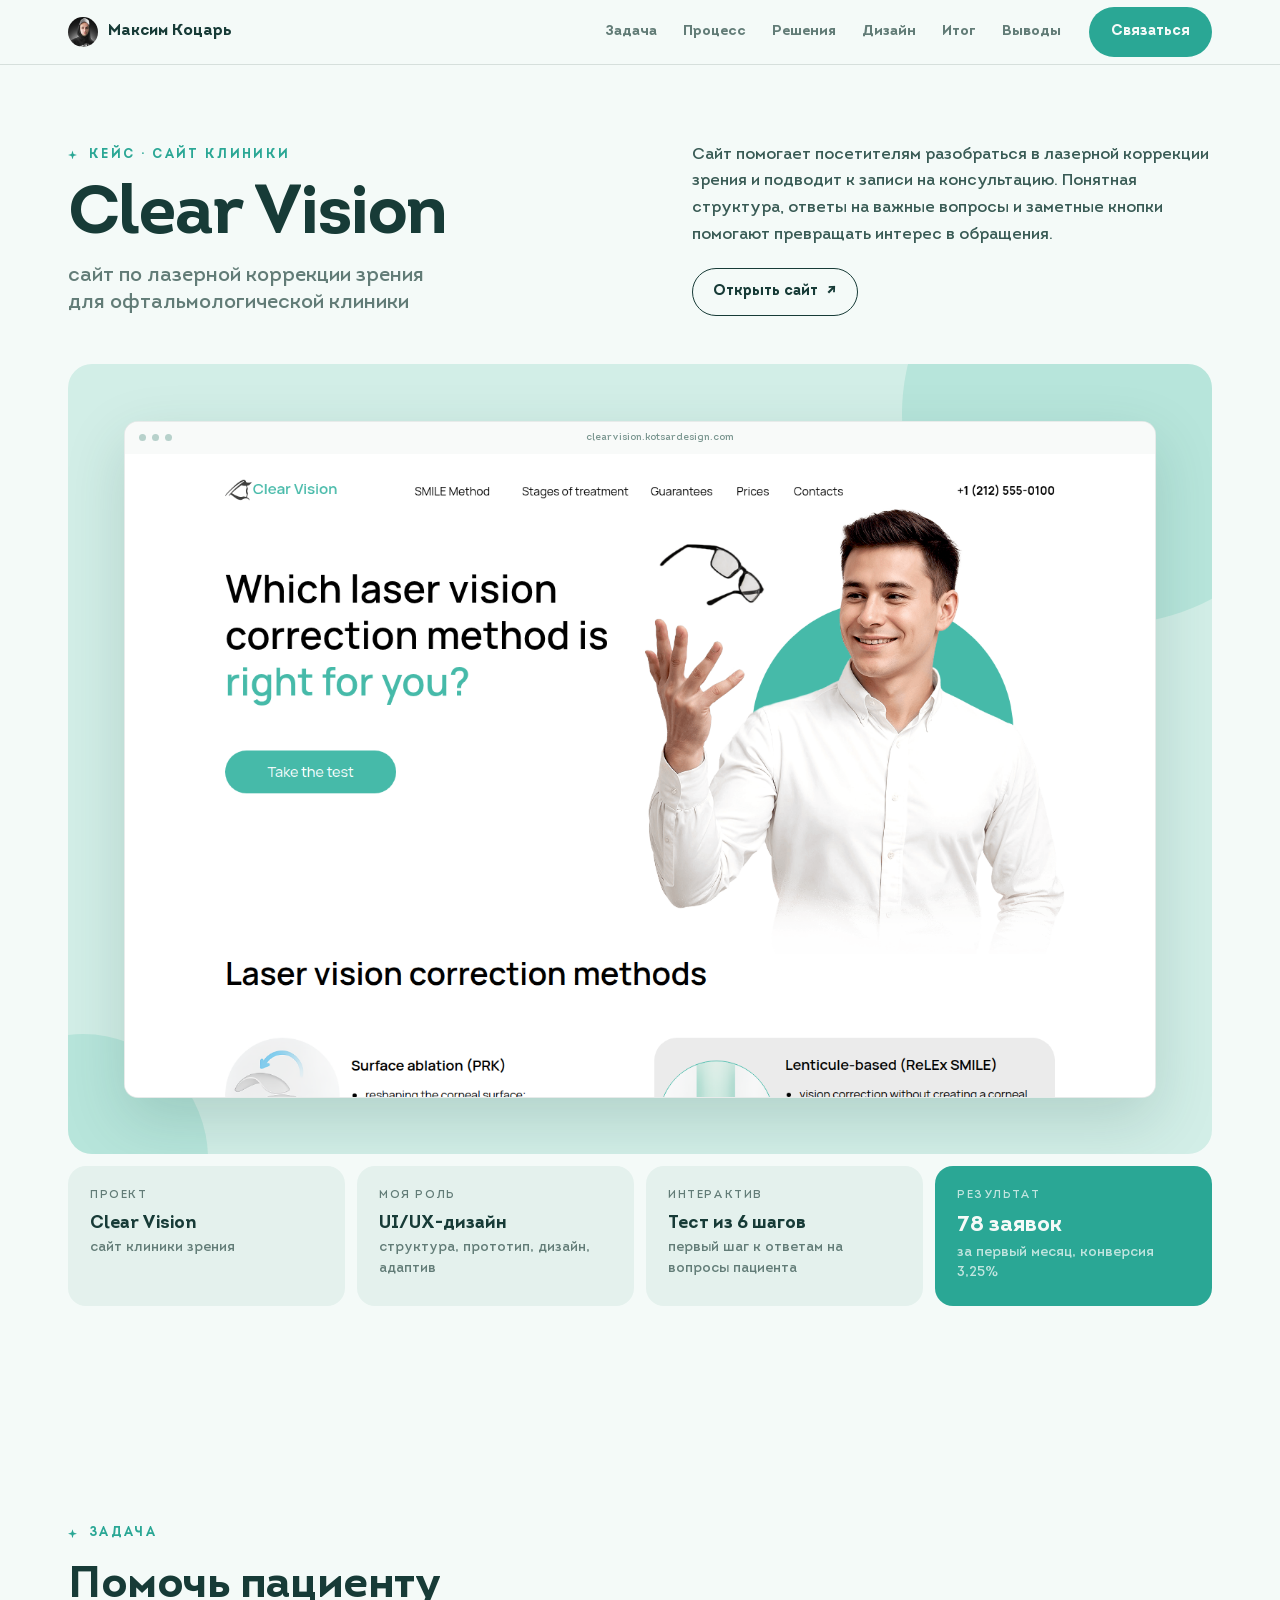
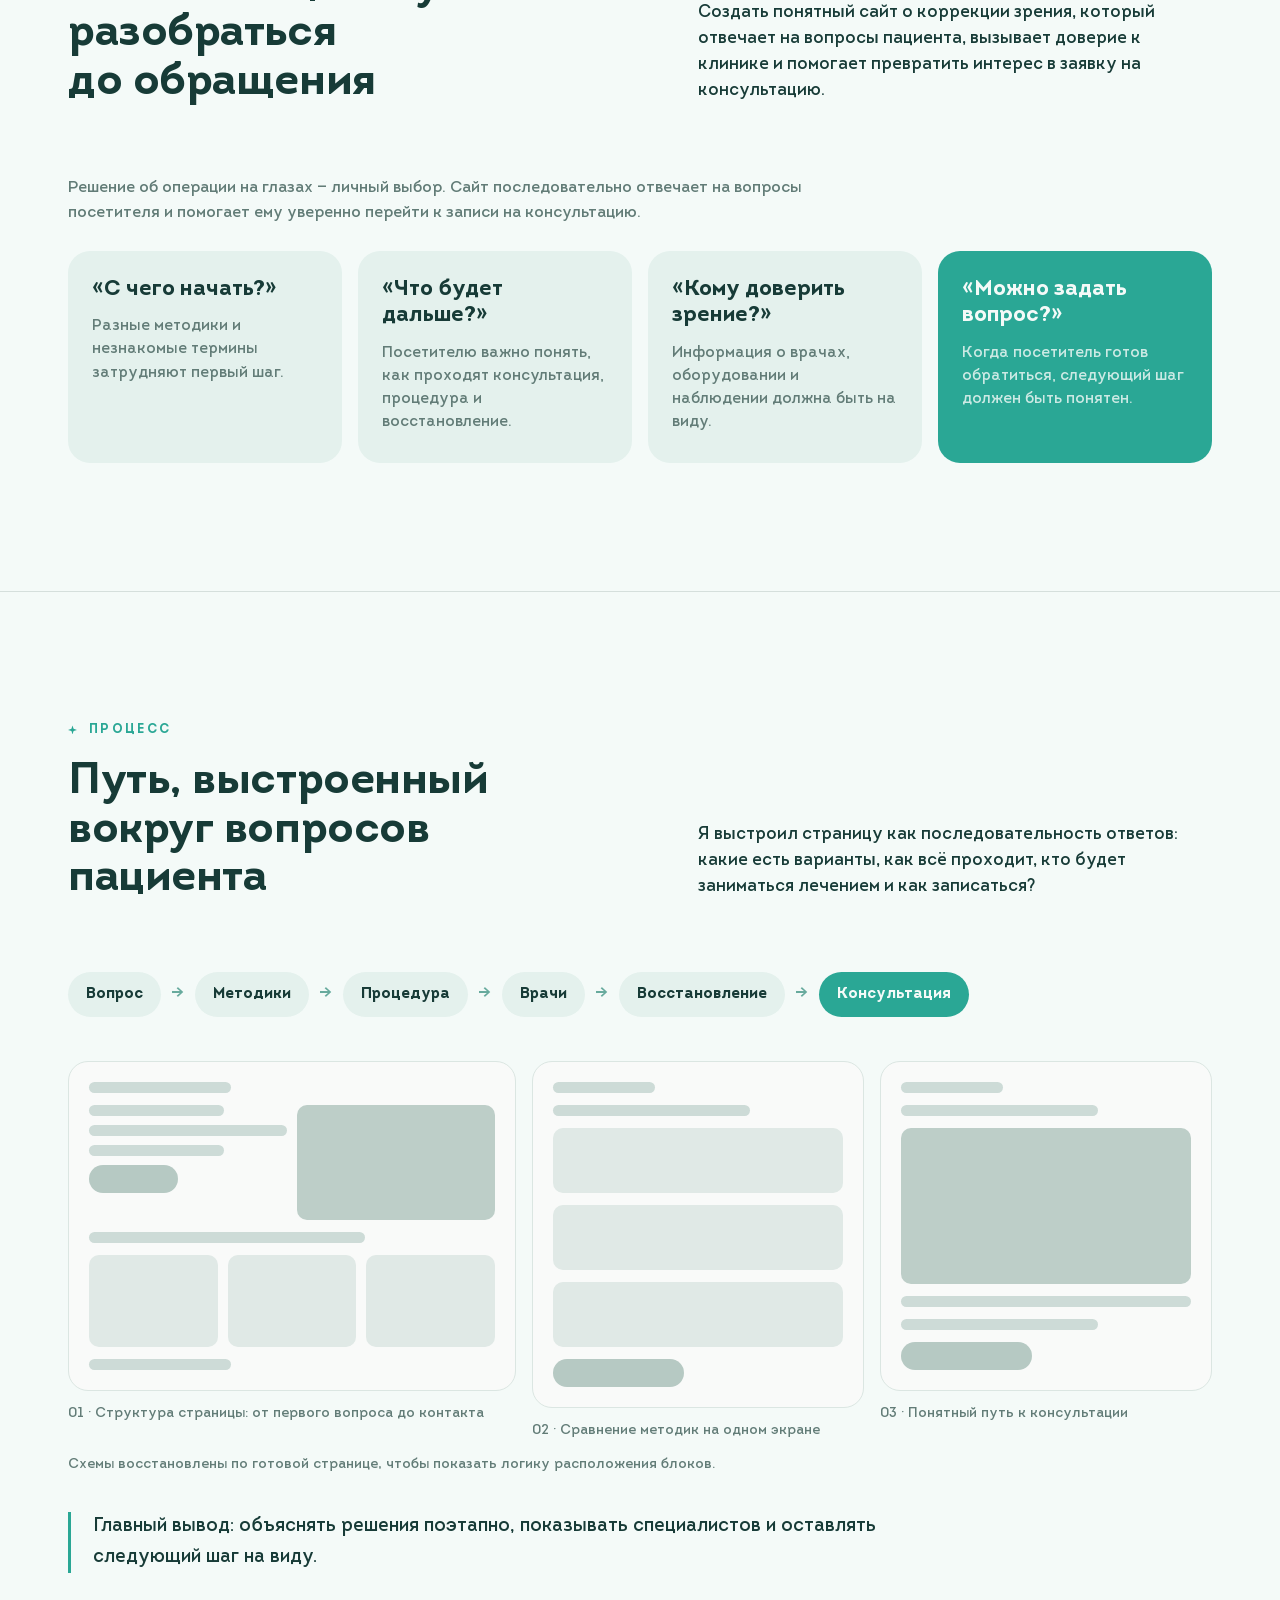
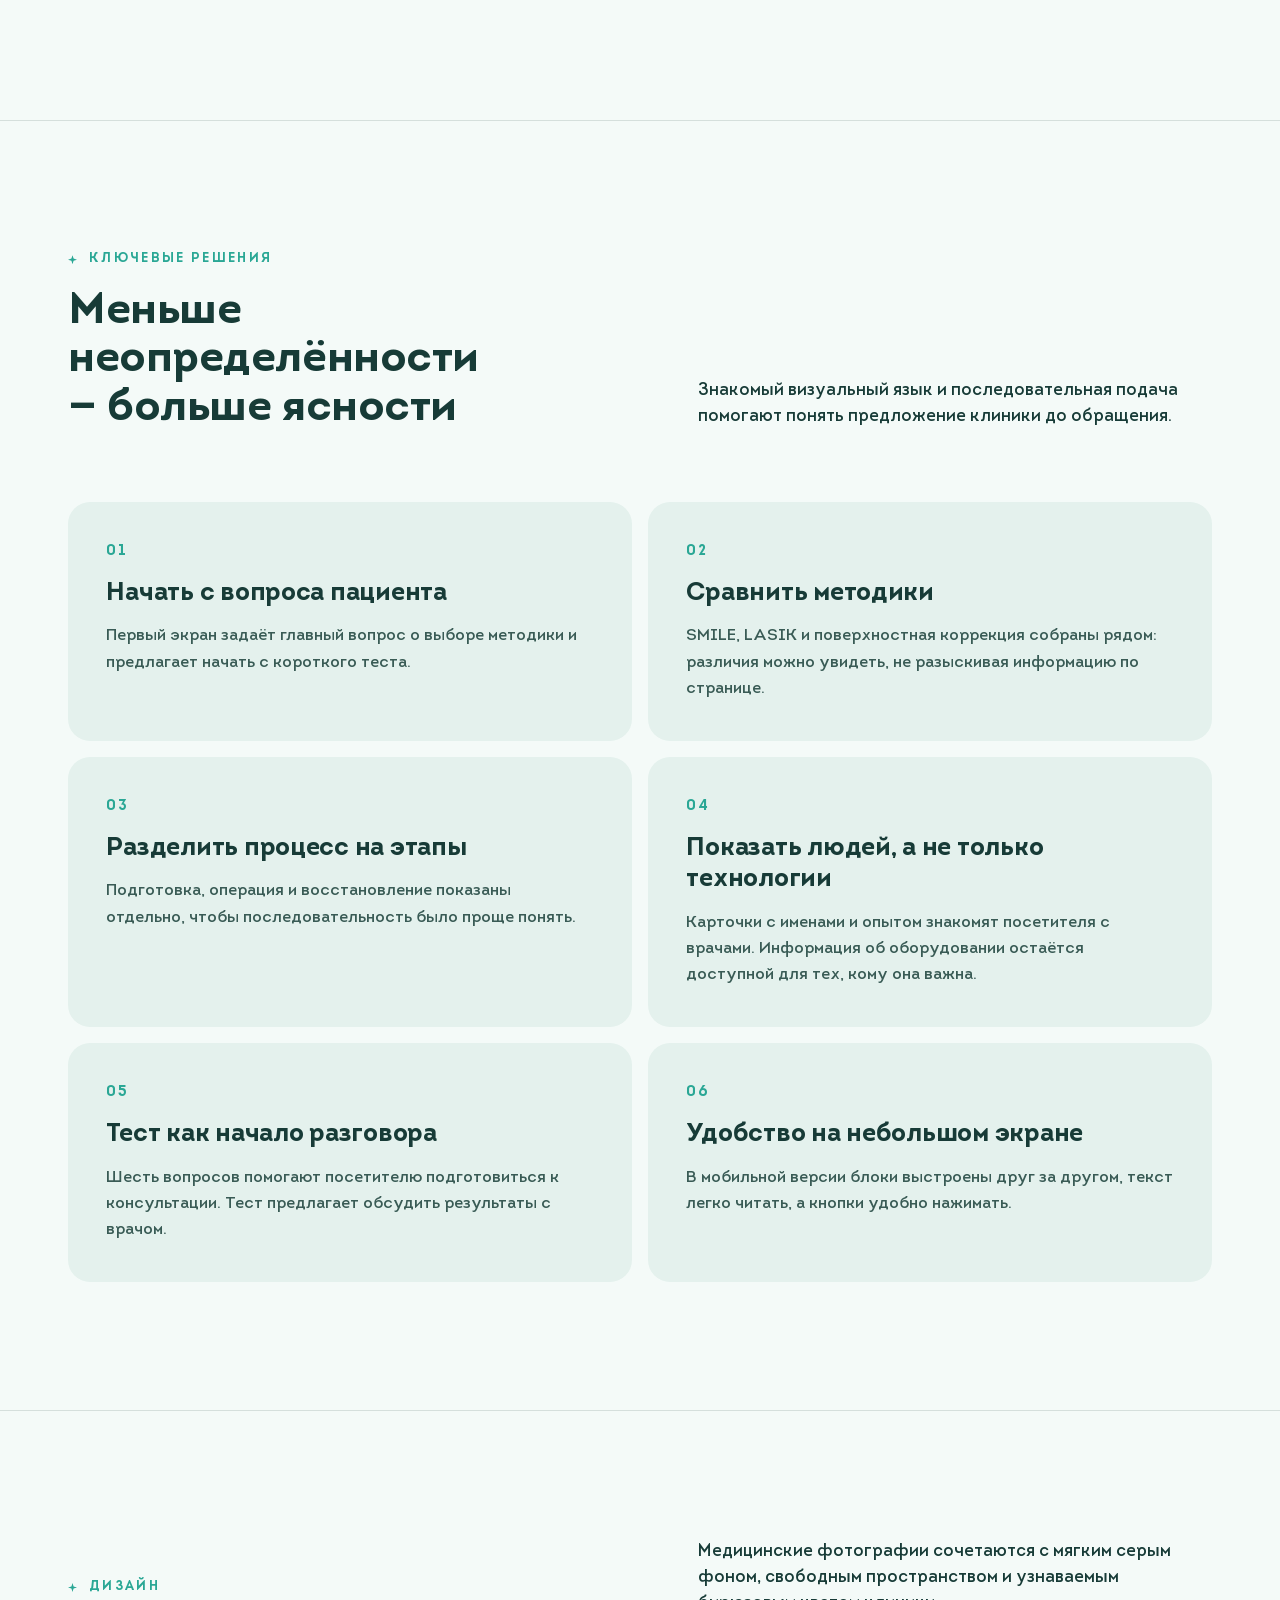
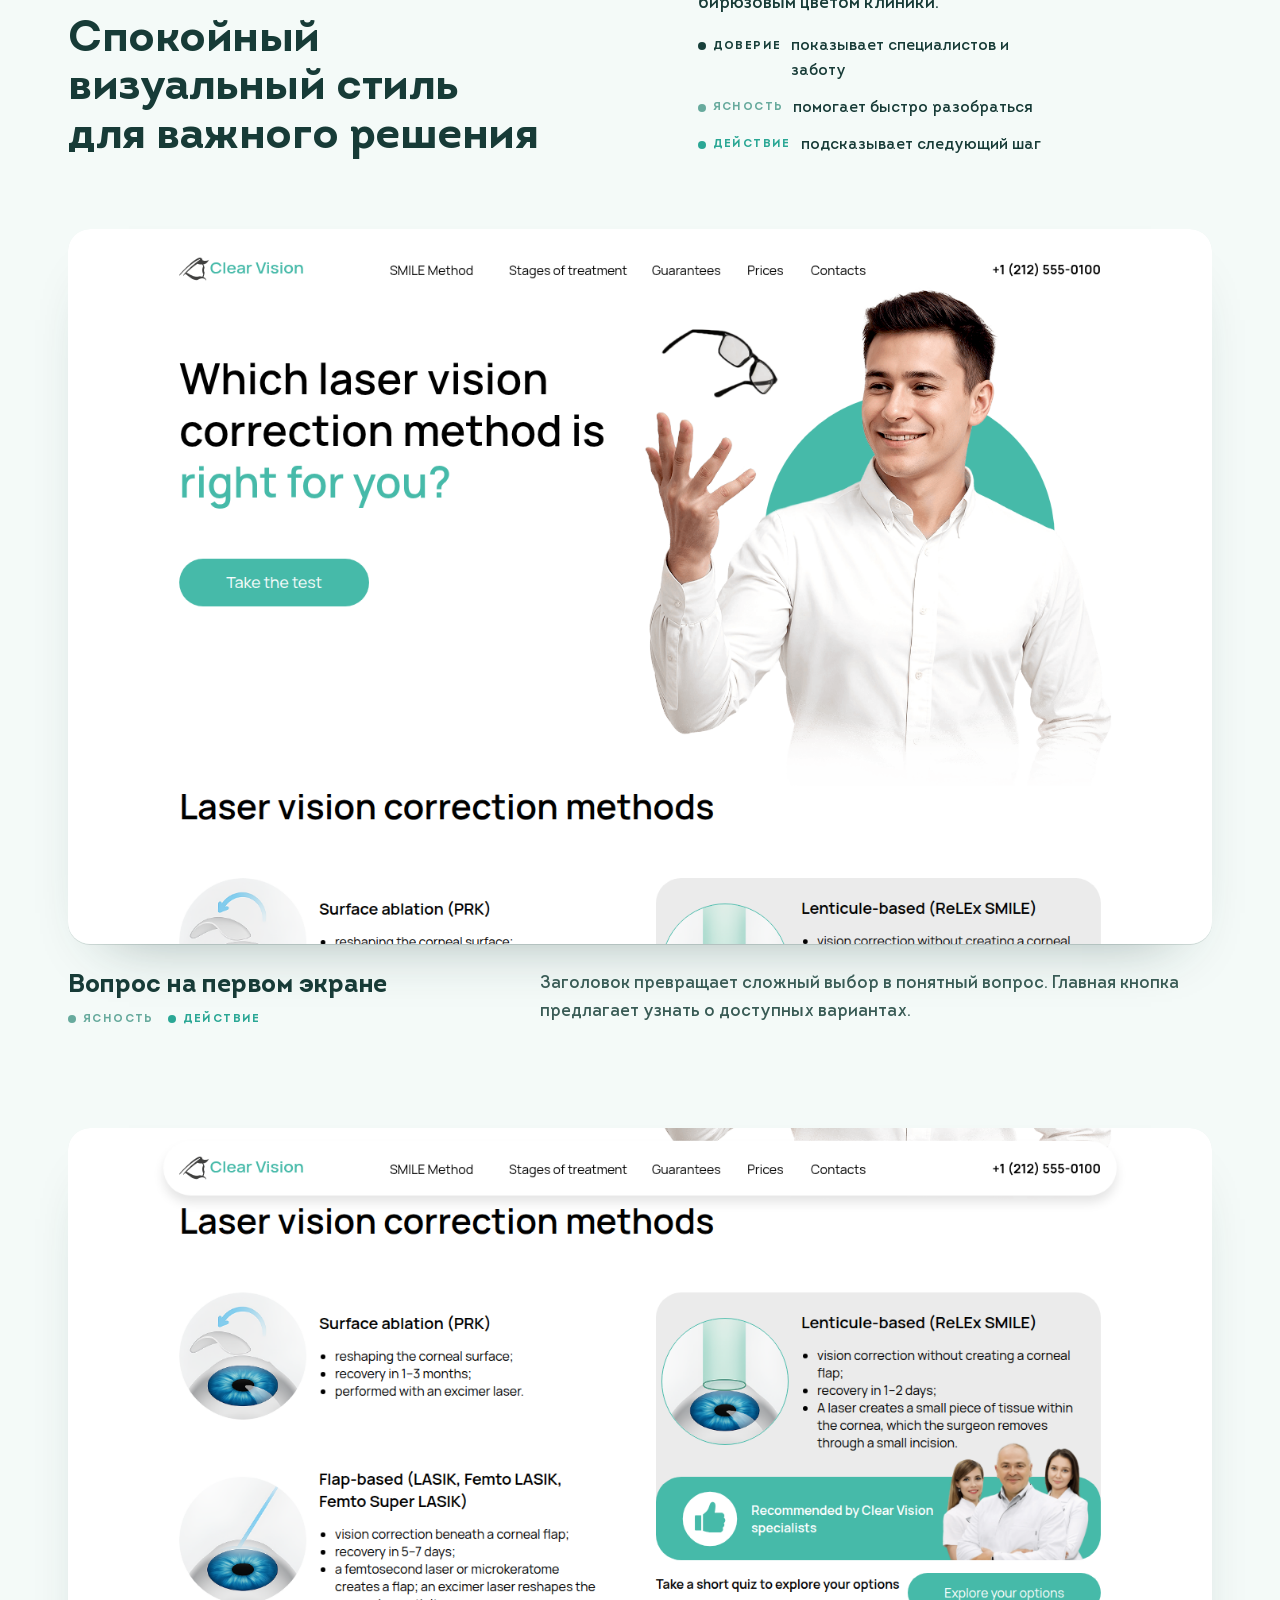
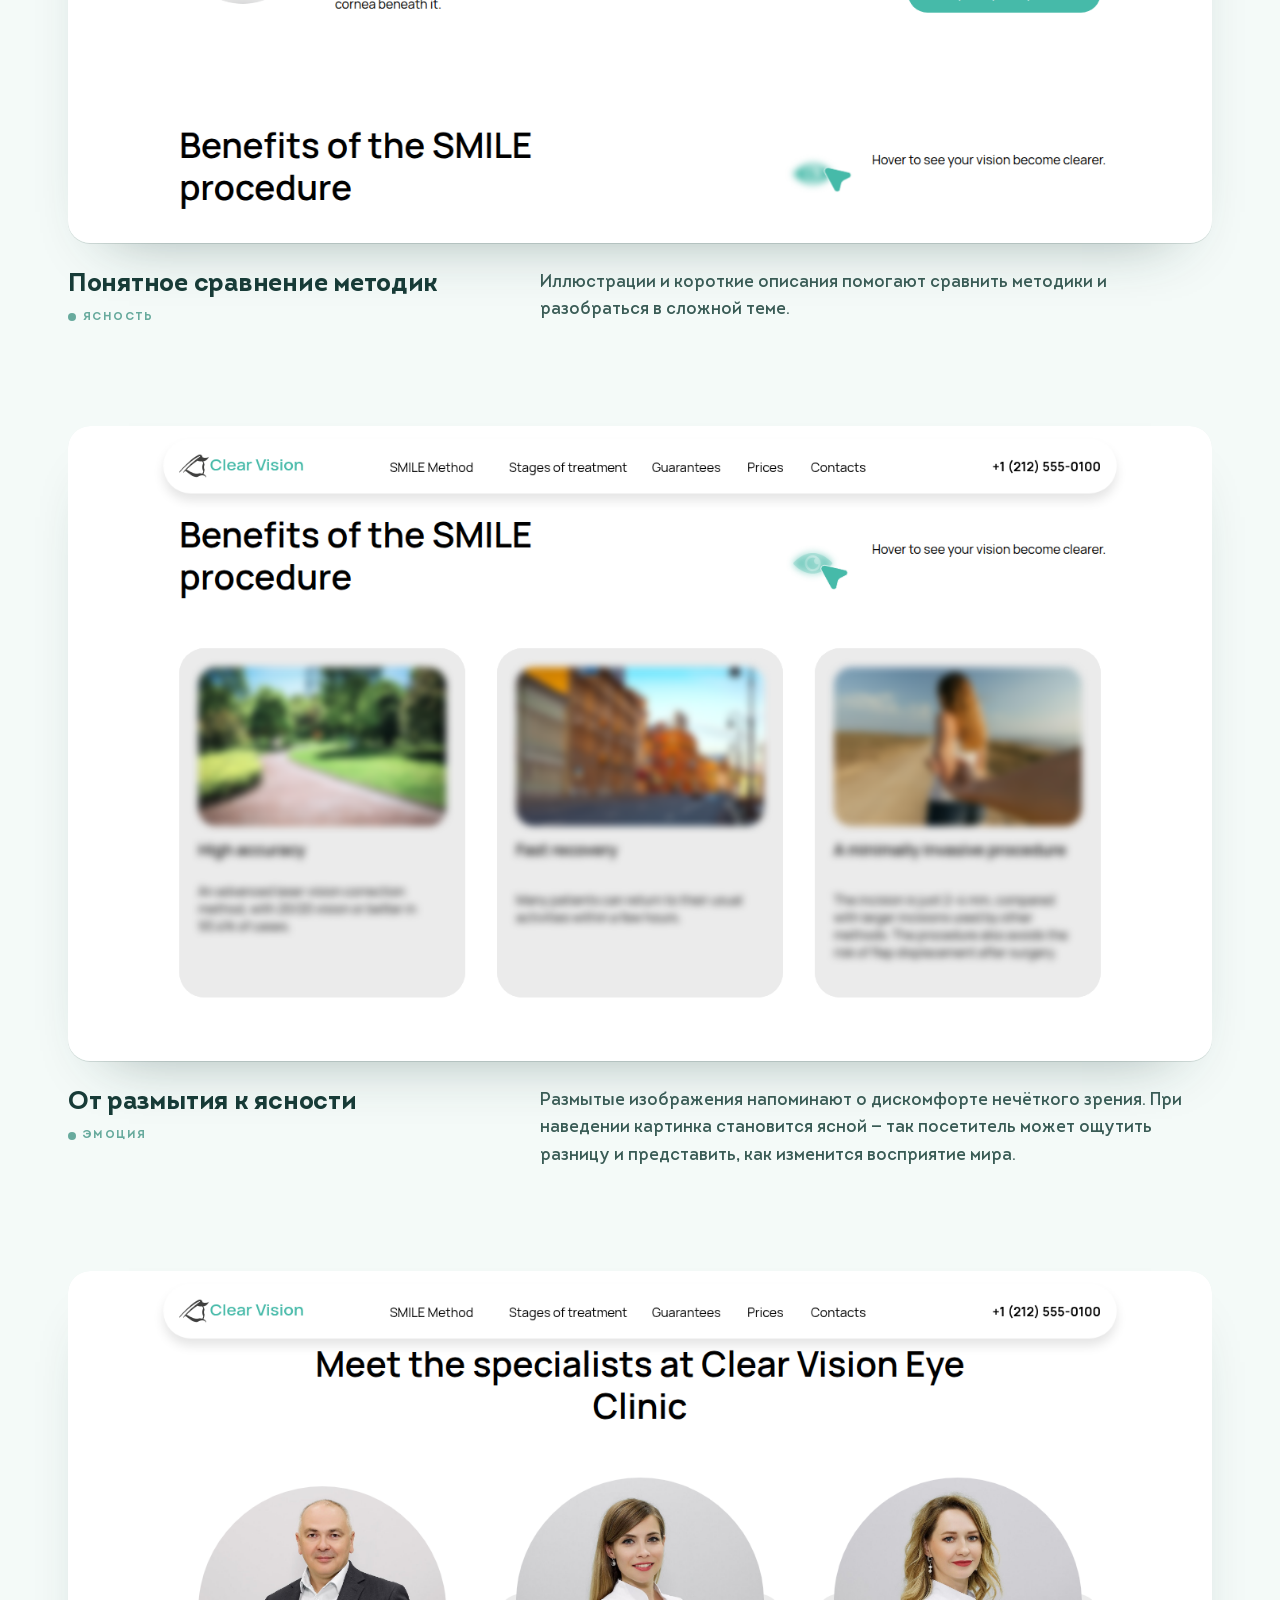
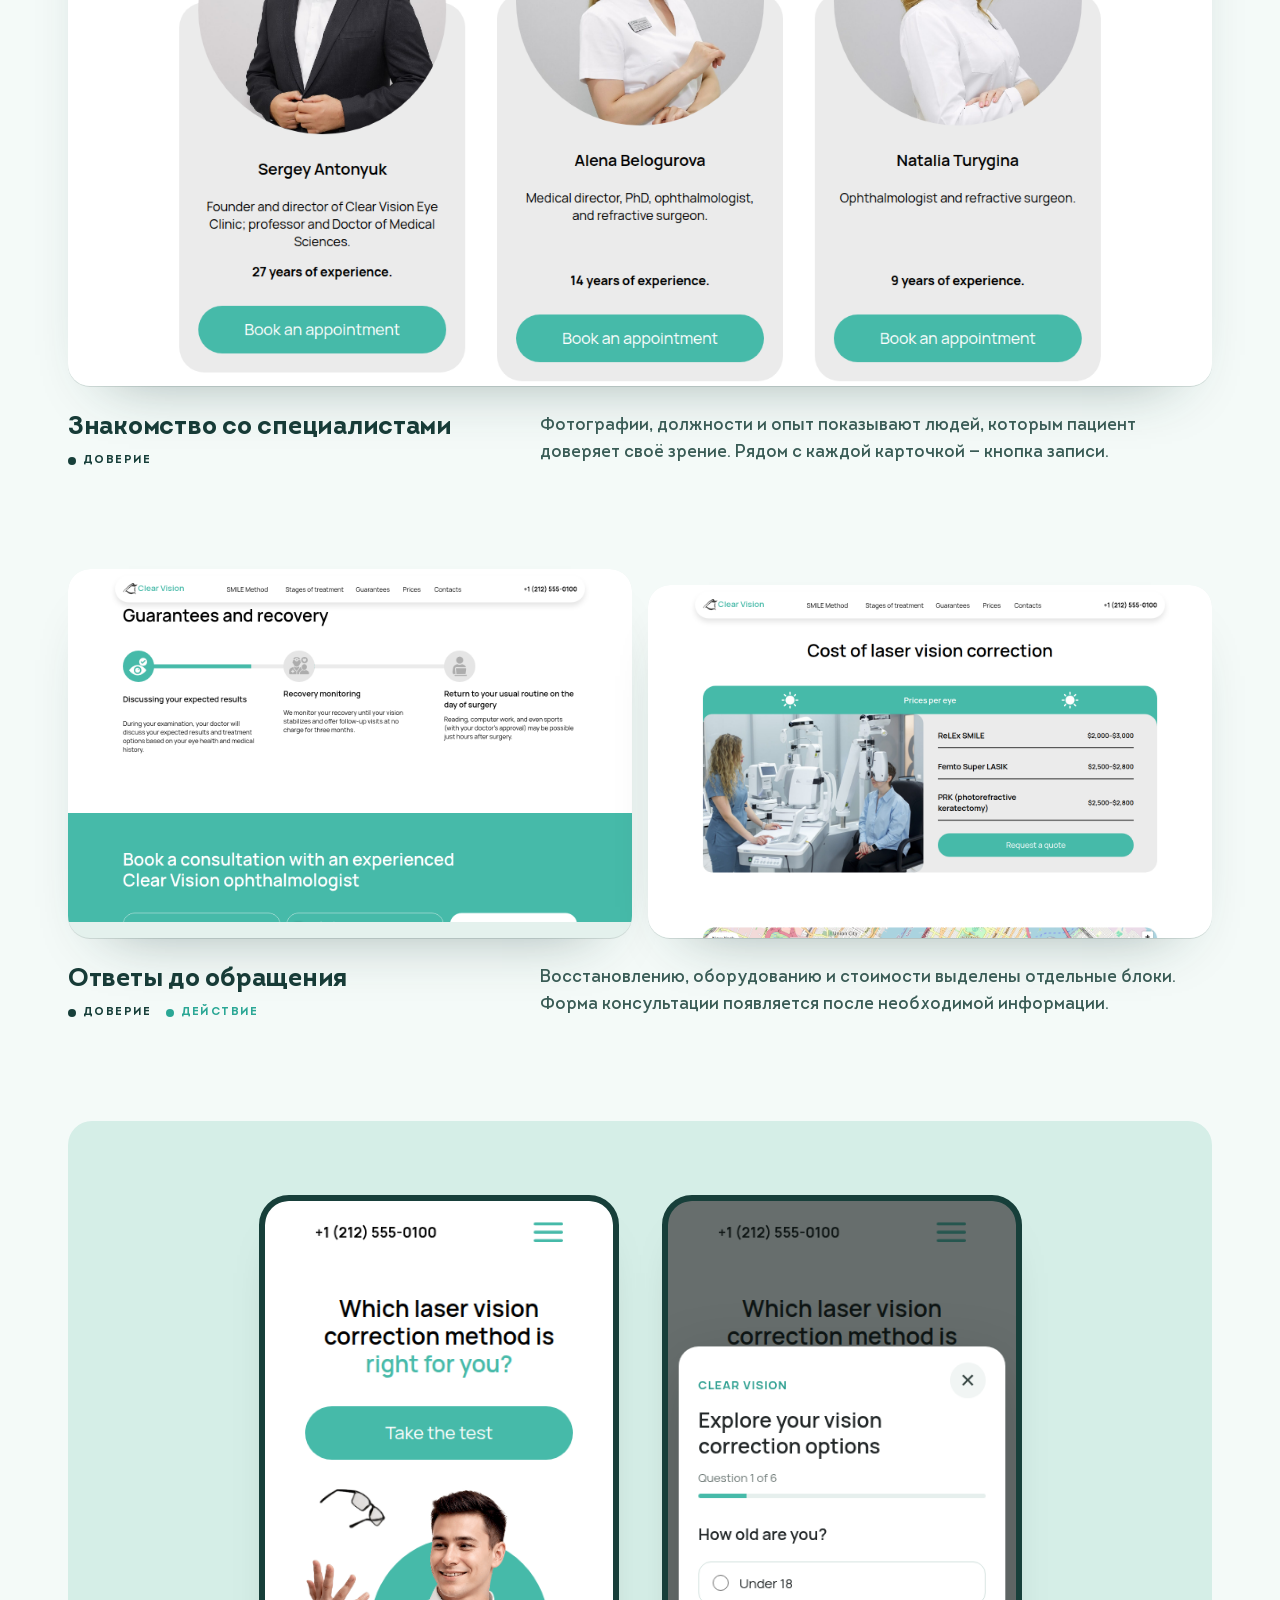
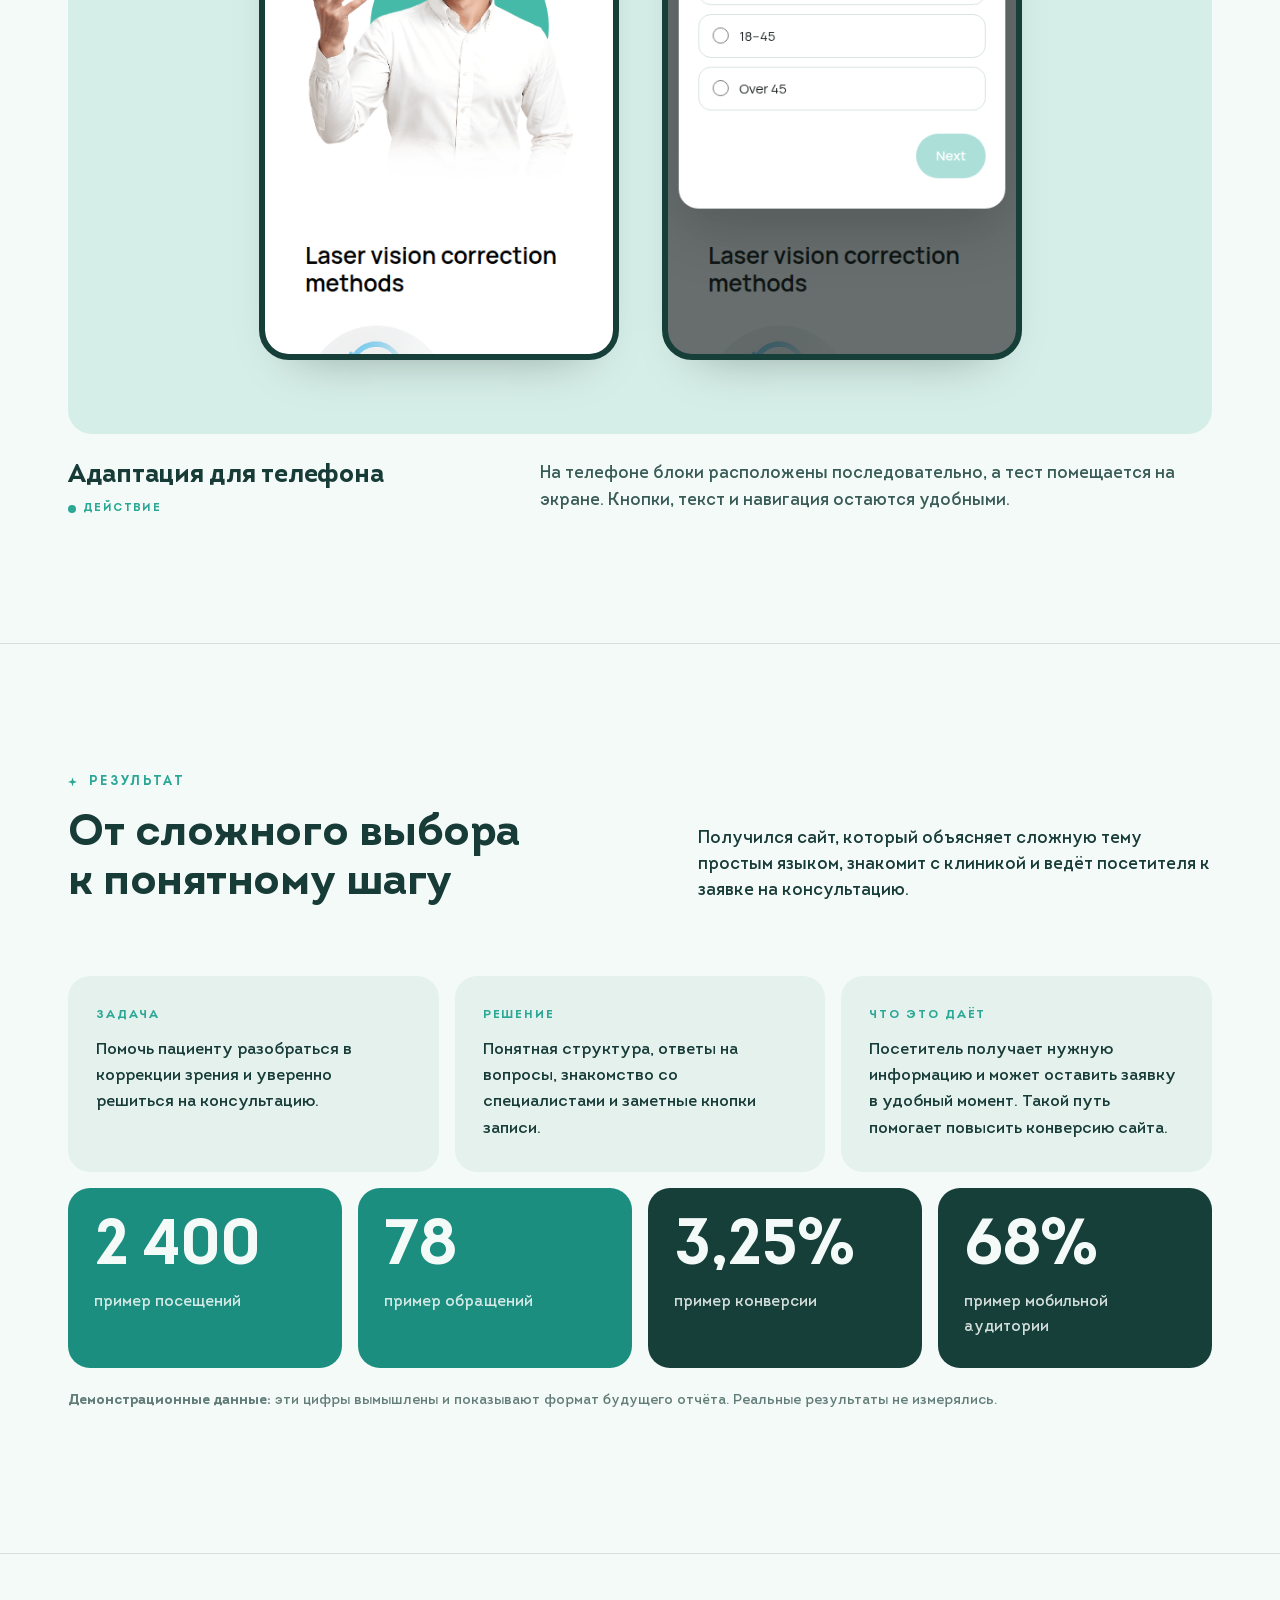
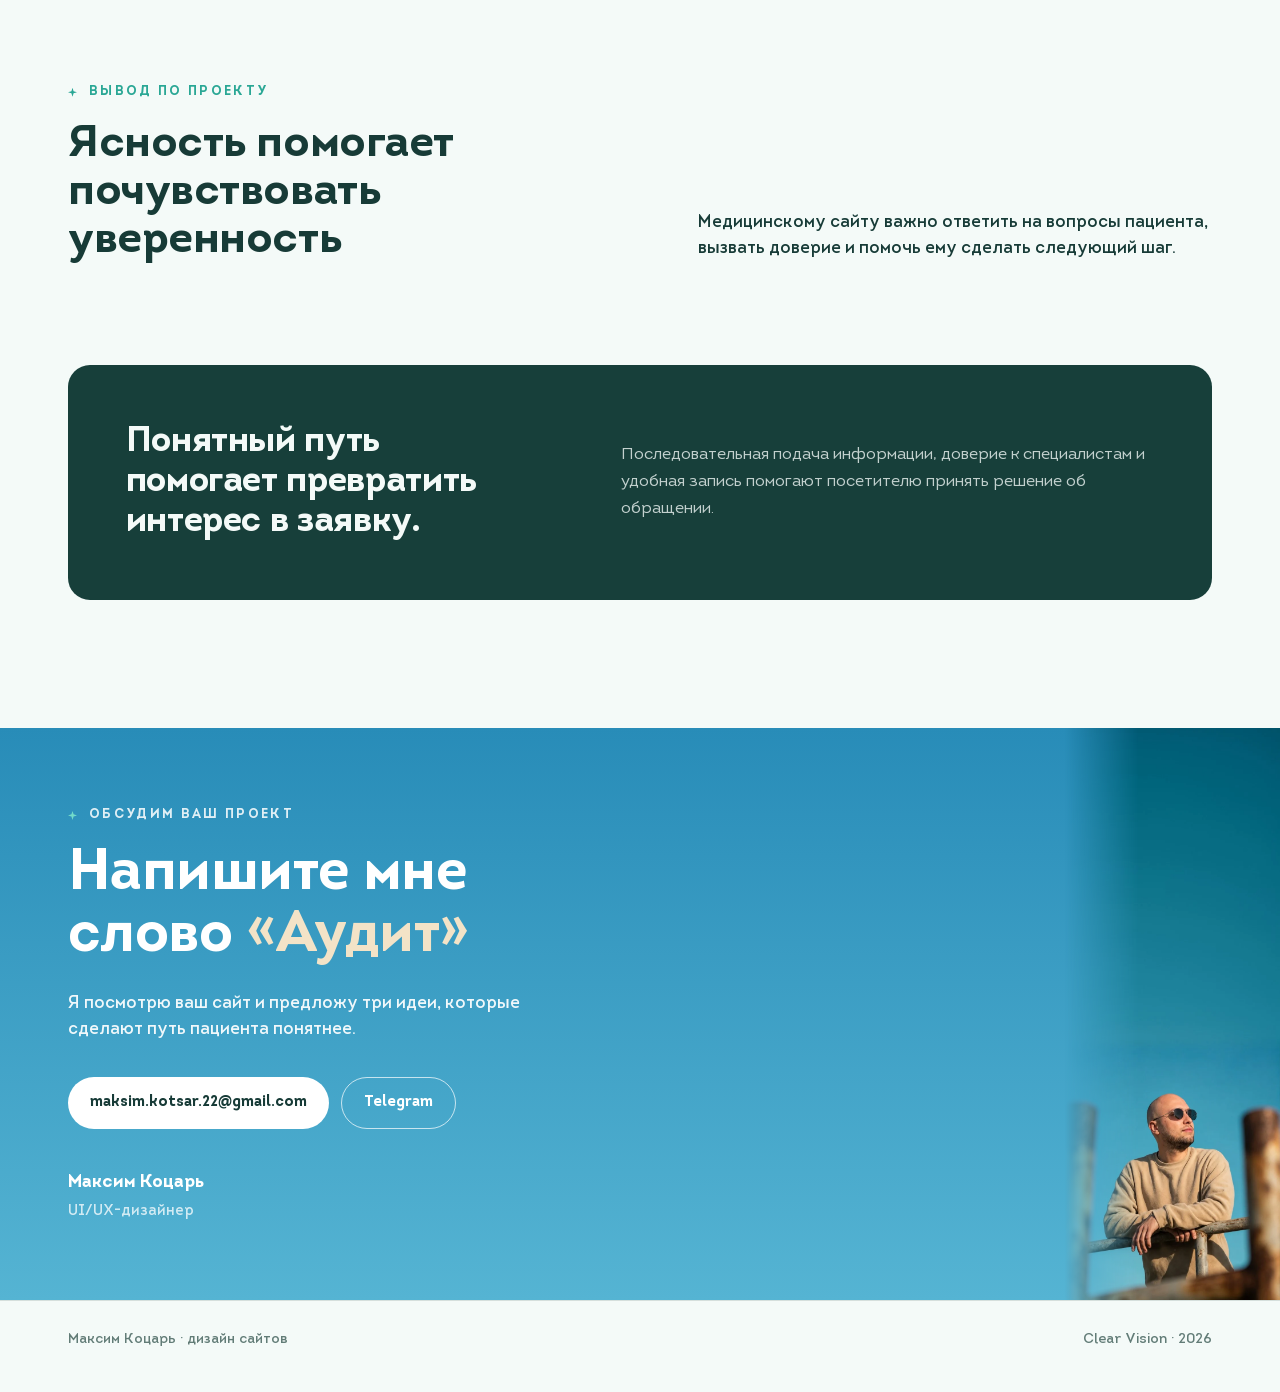
==== commit 3c39ccf0: "Add SMILE benefits to Russian case" ====
--- a/ru/index.html
+++ b/ru/index.html
@@ -5,7 +5,7 @@
 <section id="task"><div class="wrap"><div class="sec-head"><div><div class="kicker">Задача</div><h2>Помочь пациенту разобраться до обращения</h2></div><p class="lead">Создать понятный сайт о коррекции зрения, который отвечает на вопросы пациента, вызывает доверие к клинике и помогает превратить интерес в заявку на консультацию.</p></div><p class="obj-intro">Решение об операции на глазах — личный выбор. Сайт последовательно отвечает на вопросы посетителя и помогает ему уверенно перейти к записи на консультацию.</p><div class="objections"><div class="obj"><div class="q">«С чего начать?»</div><p>Разные методики и незнакомые термины затрудняют первый шаг.</p></div><div class="obj"><div class="q">«Что будет дальше?»</div><p>Посетителю важно понять, как проходят консультация, процедура и восстановление.</p></div><div class="obj"><div class="q">«Кому доверить зрение?»</div><p>Информация о врачах, оборудовании и наблюдении должна быть на виду.</p></div><div class="obj"><div class="q">«Можно задать вопрос?»</div><p>Когда посетитель готов обратиться, следующий шаг должен быть понятен.</p></div></div></div></section>
 <section id="process"><div class="wrap"><div class="sec-head"><div><div class="kicker">Процесс</div><h2>Путь, выстроенный вокруг вопросов пациента</h2></div><p class="lead">Я выстроил страницу как последовательность ответов: какие есть варианты, как всё проходит, кто будет заниматься лечением и как записаться?</p></div><div class="journey"><span>Вопрос</span><em>→</em><span>Методики</span><em>→</em><span>Процедура</span><em>→</em><span>Врачи</span><em>→</em><span>Восстановление</span><em>→</em><span>Консультация</span></div><div class="proto-grid"><figure class="proto-figure"><div class="proto-canvas"><div class="proto-bar short"></div><div class="proto-row"><div class="proto-content"><div class="proto-bar medium"></div><div class="proto-bar"></div><div class="proto-bar medium"></div><div class="proto-button"></div></div><div class="proto-box dark"></div></div><div class="proto-bar medium"></div><div class="proto-row"><div class="proto-box"></div><div class="proto-box"></div><div class="proto-box"></div></div><div class="proto-bar short"></div></div><figcaption>01 · Структура страницы: от первого вопроса до контакта</figcaption></figure><figure class="proto-figure"><div class="proto-canvas"><div class="proto-bar short"></div><div class="proto-bar medium"></div><div class="proto-box"></div><div class="proto-box"></div><div class="proto-box"></div><div class="proto-button"></div></div><figcaption>02 · Сравнение методик на одном экране</figcaption></figure><figure class="proto-figure"><div class="proto-canvas"><div class="proto-bar short"></div><div class="proto-bar medium"></div><div class="proto-box dark"></div><div class="proto-bar"></div><div class="proto-bar medium"></div><div class="proto-button"></div></div><figcaption>03 · Понятный путь к консультации</figcaption></figure></div><p class="case-note">Схемы восстановлены по готовой странице, чтобы показать логику расположения блоков.</p><p class="quote-note">Главный вывод: объяснять решения поэтапно, показывать специалистов и оставлять следующий шаг на виду.</p></div></section>
 <section id="decisions"><div class="wrap"><div class="sec-head"><div><div class="kicker">Ключевые решения</div><h2>Меньше неопределённости — больше ясности</h2></div><p class="lead">Знакомый визуальный язык и последовательная подача помогают понять предложение клиники до обращения.</p></div><div class="decisions"><article class="dec"><div class="n">01</div><h3>Начать с вопроса пациента</h3><p>Первый экран задаёт главный вопрос о выборе методики и предлагает начать с короткого теста.</p></article><article class="dec"><div class="n">02</div><h3>Сравнить методики</h3><p>SMILE, LASIK и поверхностная коррекция собраны рядом: различия можно увидеть, не разыскивая информацию по странице.</p></article><article class="dec"><div class="n">03</div><h3>Разделить процесс на этапы</h3><p>Подготовка, операция и восстановление показаны отдельно, чтобы последовательность было проще понять.</p></article><article class="dec"><div class="n">04</div><h3>Показать людей, а не только технологии</h3><p>Карточки с именами и опытом знакомят посетителя с врачами. Информация об оборудовании остаётся доступной для тех, кому она важна.</p></article><article class="dec"><div class="n">05</div><h3>Тест как начало разговора</h3><p>Шесть вопросов помогают посетителю подготовиться к консультации. Тест предлагает обсудить результаты с врачом.</p></article><article class="dec"><div class="n">06</div><h3>Удобство на небольшом экране</h3><p>В мобильной версии блоки выстроены друг за другом, текст легко читать, а кнопки удобно нажимать.</p></article></div></div></section>
-<section id="design"><div class="wrap"><div class="sec-head"><div><div class="kicker">Дизайн</div><h2>Спокойный визуальный стиль для важного решения</h2></div><div><p class="lead">Медицинские фотографии сочетаются с мягким серым фоном, свободным пространством и узнаваемым бирюзовым цветом клиники.</p><div class="legend"><div><span class="tag t-trust">Доверие</span> показывает специалистов и заботу</div><div><span class="tag t-want">Ясность</span> помогает быстро разобраться</div><div><span class="tag t-buy">Действие</span> подсказывает следующий шаг</div></div></div></div><figure class="shot"><div class="media"><img src="../assets/img/desktop-hero.png?v=2" alt="Первый экран сайта Clear Vision с кнопкой теста" loading="lazy" width="1440" height="900"></div><figcaption class="cap"><h3>Вопрос на первом экране<span class="tags"><span class="tag t-want">Ясность</span><span class="tag t-buy">Действие</span></span></h3><p>Заголовок превращает сложный выбор в понятный вопрос. Главная кнопка предлагает узнать о доступных вариантах.</p></figcaption></figure><figure class="shot"><div class="media"><img src="../assets/img/methods.png?v=2" alt="Сравнение методов коррекции зрения" loading="lazy" width="1440" height="900"></div><figcaption class="cap"><h3>Понятное сравнение методик<span class="tags"><span class="tag t-want">Ясность</span></span></h3><p>Иллюстрации и короткие описания помогают сравнить методики и разобраться в сложной теме.</p></figcaption></figure><figure class="shot"><div class="media"><img src="../assets/img/doctors.png?v=2" alt="Карточки специалистов и кнопки записи" loading="lazy" width="1440" height="900"></div><figcaption class="cap"><h3>Знакомство со специалистами<span class="tags"><span class="tag t-trust">Доверие</span></span></h3><p>Фотографии, должности и опыт показывают людей, которым пациент доверяет своё зрение. Рядом с каждой карточкой — кнопка записи.</p></figcaption></figure><figure class="shot"><div class="showcase-pair"><div class="media"><img src="../assets/img/recovery.png?v=2" alt="Информация о восстановлении и форма консультации" loading="lazy" width="1440" height="900"></div><div class="media"><img src="../assets/img/price.png?v=2" alt="Раздел стоимости коррекции зрения" loading="lazy" width="1440" height="900"></div></div><figcaption class="cap"><h3>Ответы до обращения<span class="tags"><span class="tag t-trust">Доверие</span><span class="tag t-buy">Действие</span></span></h3><p>Восстановлению, оборудованию и стоимости выделены отдельные блоки. Форма консультации появляется после необходимой информации.</p></figcaption></figure><figure class="shot"><div class="mobile-stage"><div class="phones"><div class="phone"><img src="../assets/img/mobile-hero.png?v=2" alt="Главная страница на телефоне" loading="lazy" width="390" height="844"></div><div class="phone"><img src="../assets/img/mobile-quiz.png?v=2" alt="Тест на телефоне" loading="lazy" width="390" height="844"></div></div></div><figcaption class="cap"><h3>Адаптация для телефона<span class="tags"><span class="tag t-buy">Действие</span></span></h3><p>На телефоне блоки расположены последовательно, а тест помещается на экране. Кнопки, текст и навигация остаются удобными.</p></figcaption></figure></div></section>
+<section id="design"><div class="wrap"><div class="sec-head"><div><div class="kicker">Дизайн</div><h2>Спокойный визуальный стиль для важного решения</h2></div><div><p class="lead">Медицинские фотографии сочетаются с мягким серым фоном, свободным пространством и узнаваемым бирюзовым цветом клиники.</p><div class="legend"><div><span class="tag t-trust">Доверие</span> показывает специалистов и заботу</div><div><span class="tag t-want">Ясность</span> помогает быстро разобраться</div><div><span class="tag t-buy">Действие</span> подсказывает следующий шаг</div></div></div></div><figure class="shot"><div class="media"><img src="../assets/img/desktop-hero.png?v=2" alt="Первый экран сайта Clear Vision с кнопкой теста" loading="lazy" width="1440" height="900"></div><figcaption class="cap"><h3>Вопрос на первом экране<span class="tags"><span class="tag t-want">Ясность</span><span class="tag t-buy">Действие</span></span></h3><p>Заголовок превращает сложный выбор в понятный вопрос. Главная кнопка предлагает узнать о доступных вариантах.</p></figcaption></figure><figure class="shot"><div class="media"><img src="../assets/img/methods.png?v=2" alt="Сравнение методов коррекции зрения" loading="lazy" width="1440" height="900"></div><figcaption class="cap"><h3>Понятное сравнение методик<span class="tags"><span class="tag t-want">Ясность</span></span></h3><p>Иллюстрации и короткие описания помогают сравнить методики и разобраться в сложной теме.</p></figcaption></figure><figure class="shot"><div class="media"><img src="../assets/img/benefits.png" alt="Интерактивные карточки с размытым изображением в разделе преимуществ SMILE" loading="lazy" width="1440" height="800"></div><figcaption class="cap"><h3>От размытия к ясности<span class="tags"><span class="tag t-want">Эмоция</span></span></h3><p>Размытые изображения напоминают о дискомфорте нечёткого зрения. При наведении картинка становится ясной — так посетитель может ощутить разницу и представить, как изменится восприятие мира.</p></figcaption></figure><figure class="shot"><div class="media"><img src="../assets/img/doctors.png?v=2" alt="Карточки специалистов и кнопки записи" loading="lazy" width="1440" height="900"></div><figcaption class="cap"><h3>Знакомство со специалистами<span class="tags"><span class="tag t-trust">Доверие</span></span></h3><p>Фотографии, должности и опыт показывают людей, которым пациент доверяет своё зрение. Рядом с каждой карточкой — кнопка записи.</p></figcaption></figure><figure class="shot"><div class="showcase-pair"><div class="media"><img src="../assets/img/recovery.png?v=2" alt="Информация о восстановлении и форма консультации" loading="lazy" width="1440" height="900"></div><div class="media"><img src="../assets/img/price.png?v=2" alt="Раздел стоимости коррекции зрения" loading="lazy" width="1440" height="900"></div></div><figcaption class="cap"><h3>Ответы до обращения<span class="tags"><span class="tag t-trust">Доверие</span><span class="tag t-buy">Действие</span></span></h3><p>Восстановлению, оборудованию и стоимости выделены отдельные блоки. Форма консультации появляется после необходимой информации.</p></figcaption></figure><figure class="shot"><div class="mobile-stage"><div class="phones"><div class="phone"><img src="../assets/img/mobile-hero.png?v=2" alt="Главная страница на телефоне" loading="lazy" width="390" height="844"></div><div class="phone"><img src="../assets/img/mobile-quiz.png?v=2" alt="Тест на телефоне" loading="lazy" width="390" height="844"></div></div></div><figcaption class="cap"><h3>Адаптация для телефона<span class="tags"><span class="tag t-buy">Действие</span></span></h3><p>На телефоне блоки расположены последовательно, а тест помещается на экране. Кнопки, текст и навигация остаются удобными.</p></figcaption></figure></div></section>
 <section id="result"><div class="wrap"><div class="sec-head"><div><div class="kicker">Результат</div><h2>От сложного выбора к понятному шагу</h2></div><p class="lead">Получился сайт, который объясняет сложную тему простым языком, знакомит с клиникой и ведёт посетителя к заявке на консультацию.</p></div><div class="ba"><div><small>Задача</small><p>Помочь пациенту разобраться в коррекции зрения и уверенно решиться на консультацию.</p></div><div><small>Решение</small><p>Понятная структура, ответы на вопросы, знакомство со специалистами и заметные кнопки записи.</p></div><div><small>Что это даёт</small><p>Посетитель получает нужную информацию и может оставить заявку в удобный момент. Такой путь помогает повысить конверсию сайта.</p></div></div><div class="stats"><div class="stat"><b>2 400</b><span>пример посещений</span></div><div class="stat"><b>78</b><span>пример обращений</span></div><div class="stat"><b>3,25%</b><span>пример конверсии</span></div><div class="stat"><b>68%</b><span>пример мобильной аудитории</span></div></div><p class="demo-note"><strong>Демонстрационные данные:</strong> эти цифры вымышлены и показывают формат будущего отчёта. Реальные результаты не измерялись.</p></div></section>
 <section id="reflection"><div class="wrap"><div class="sec-head"><div><div class="kicker">Вывод по проекту</div><h2>Ясность помогает почувствовать уверенность</h2></div><p class="lead">Медицинскому сайту важно ответить на вопросы пациента, вызвать доверие и помочь ему сделать следующий шаг.</p></div><div class="motion-note"><h3>Понятный путь помогает превратить интерес в заявку.</h3><p>Последовательная подача информации, доверие к специалистам и удобная запись помогают посетителю принять решение об обращении.</p></div></div></section>
 <section id="contact" class="contact"><picture class="contact-bg"><source media="(max-width:860px)" srcset="../assets/img/contact-mobile.webp" width="751" height="2000"><img src="../assets/img/contact-desktop.webp" alt="Максим Коцарь" width="1672" height="941" loading="lazy"></picture><div class="wrap contact-grid"><div class="cta"><div class="kicker">Обсудим ваш проект</div><h2>Напишите мне слово <em>«Аудит»</em></h2><p class="lead">Я посмотрю ваш сайт и предложу три идеи, которые сделают путь пациента понятнее.</p><div class="links"><a class="btn" href="mailto:maksim.kotsar.22@gmail.com?subject=%D0%90%D1%83%D0%B4%D0%B8%D1%82">maksim.kotsar.22@gmail.com</a><a class="btn ghost" href="https://t.me/maksimkotsar" target="_blank" rel="noopener">Telegram</a></div><p class="sign"><b>Максим Коцарь</b>UI/UX-дизайнер</p></div></div></section></main><footer><div class="wrap"><span>Максим Коцарь · дизайн сайтов</span><span>Clear Vision · 2026</span></div></footer><script src="script.js" defer></script></body></html>
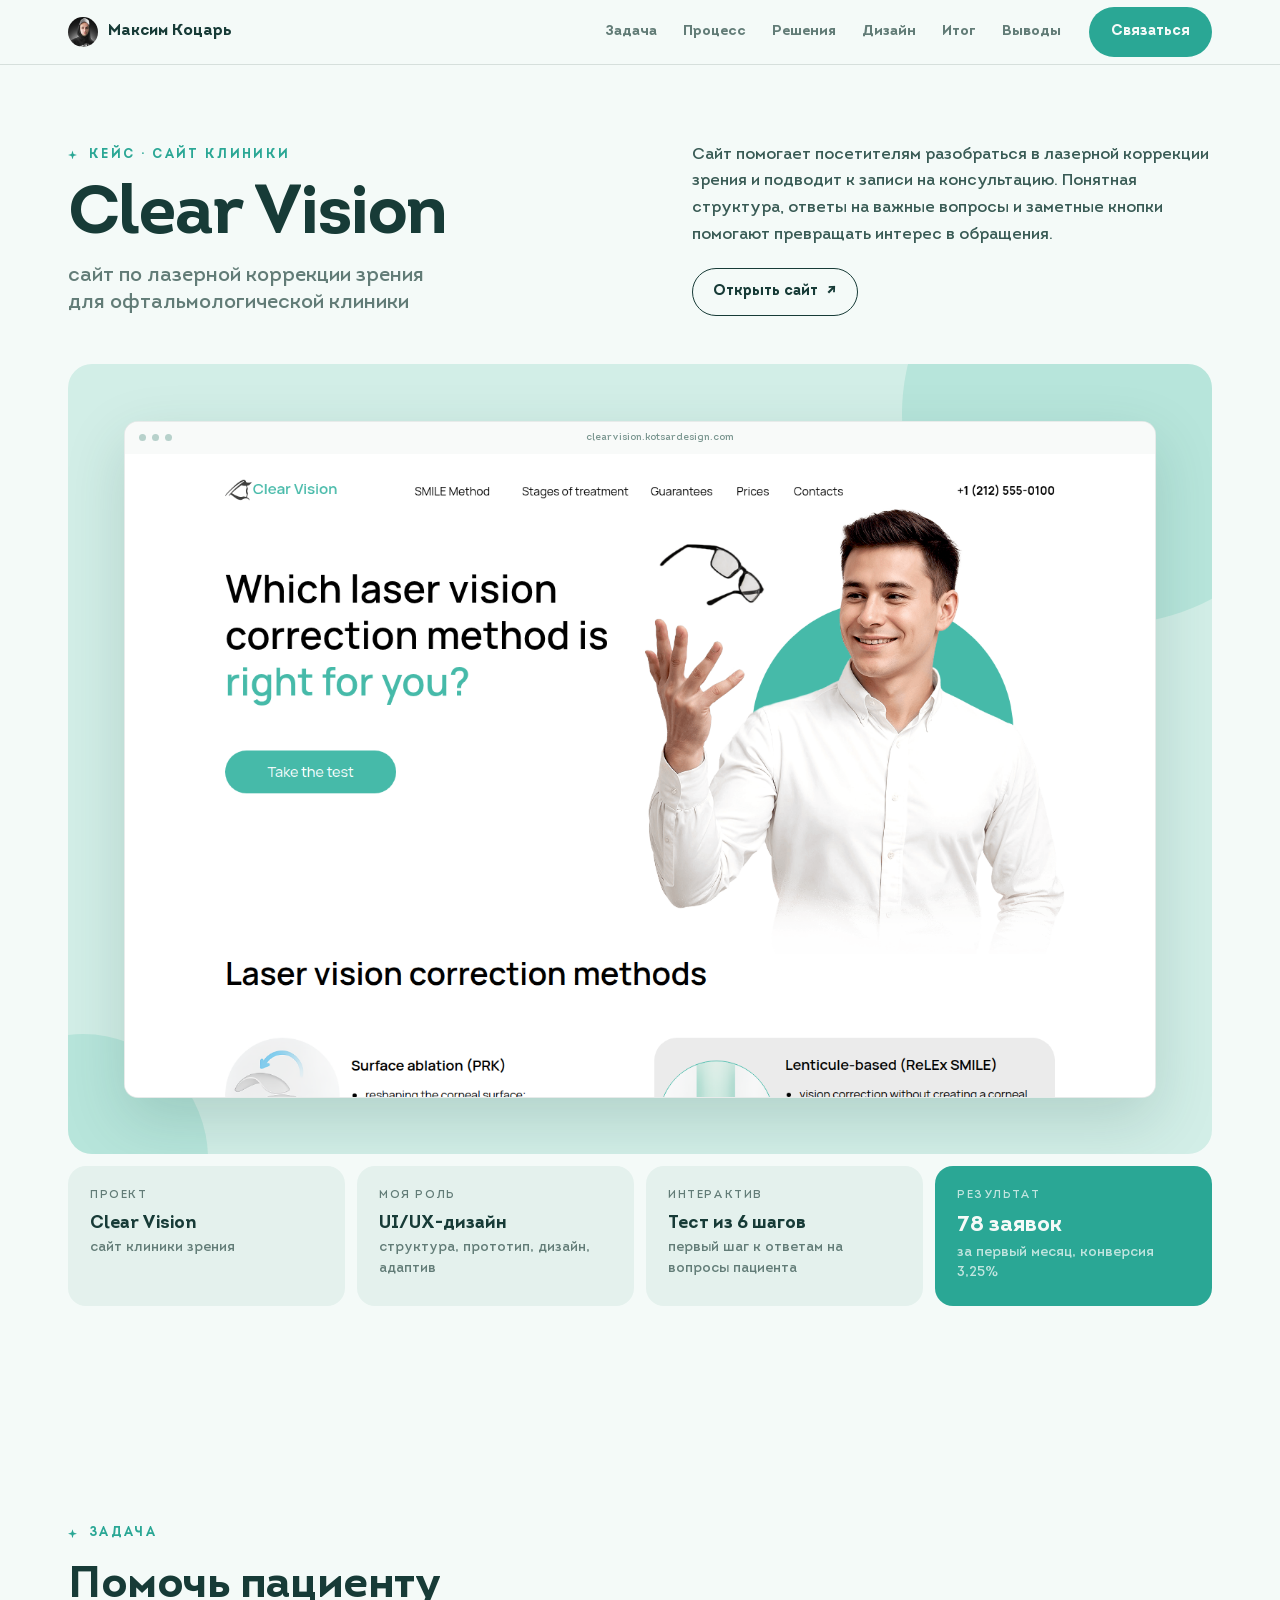
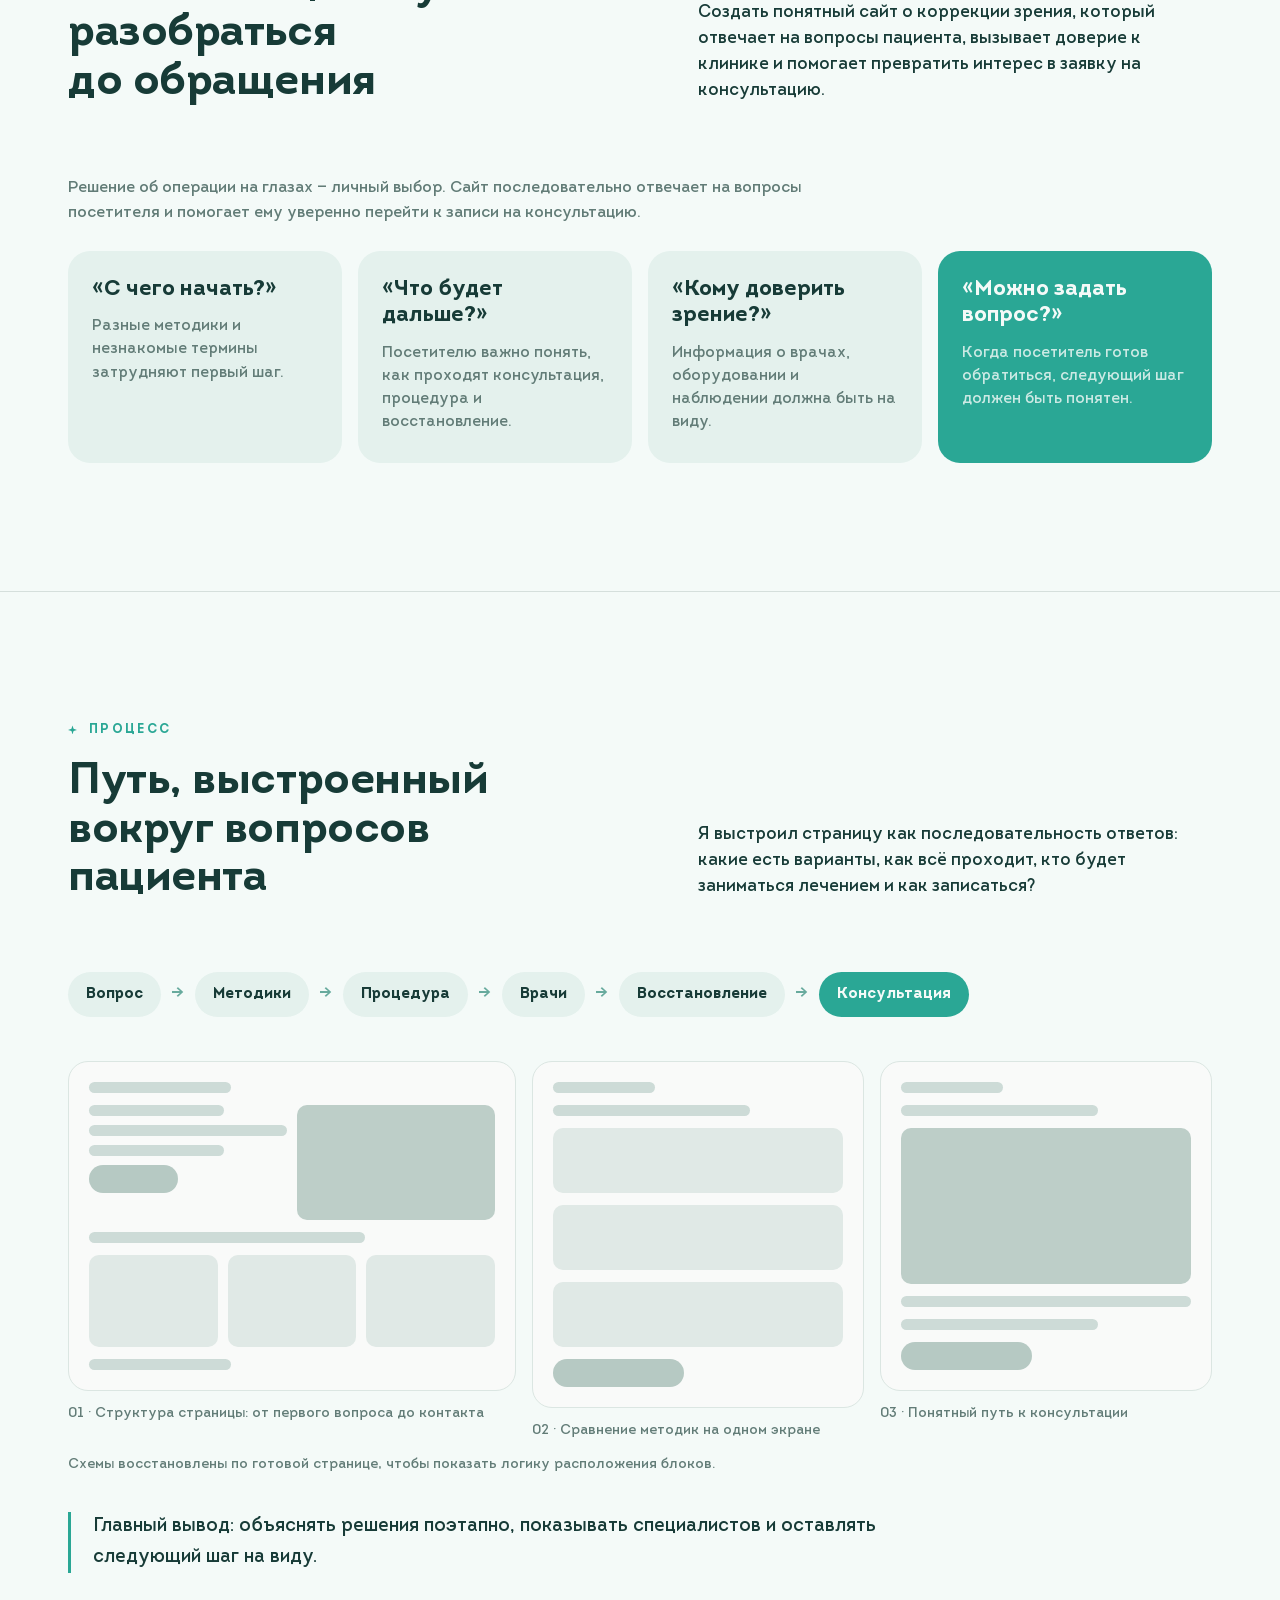
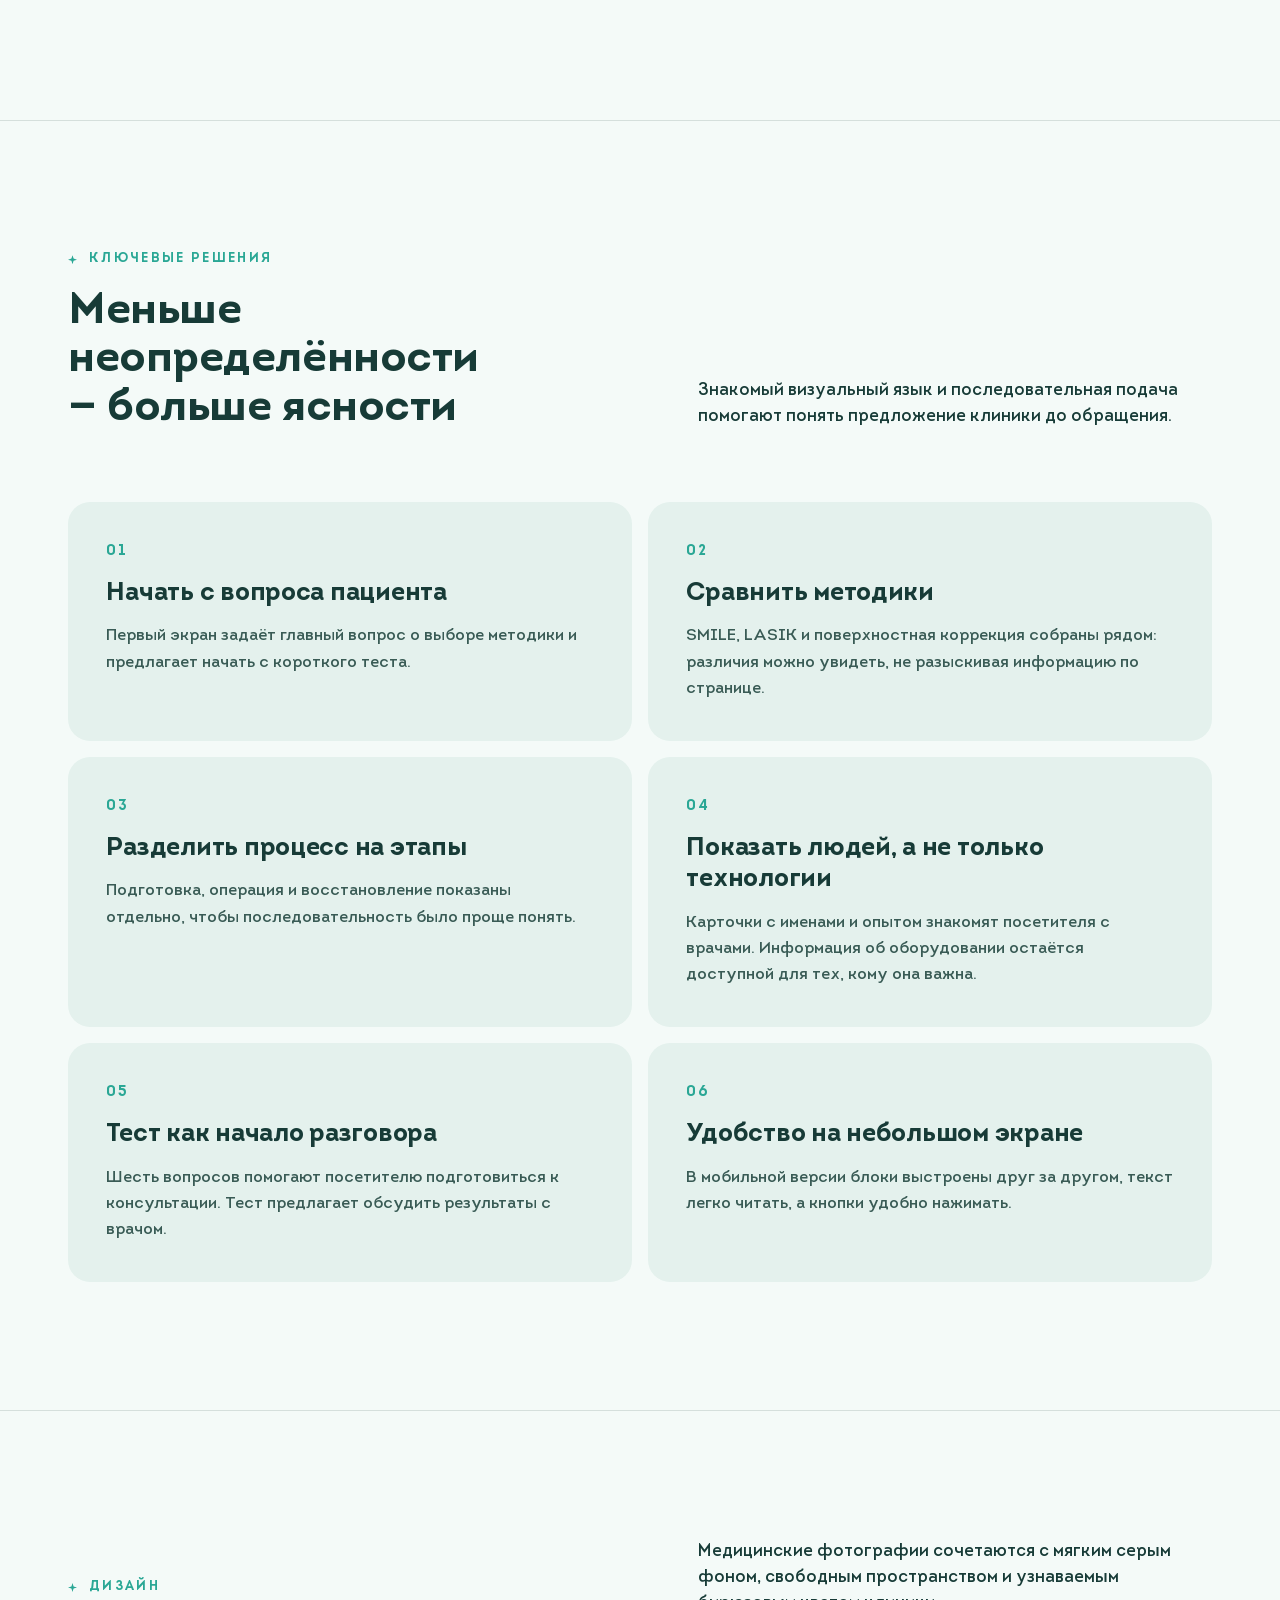
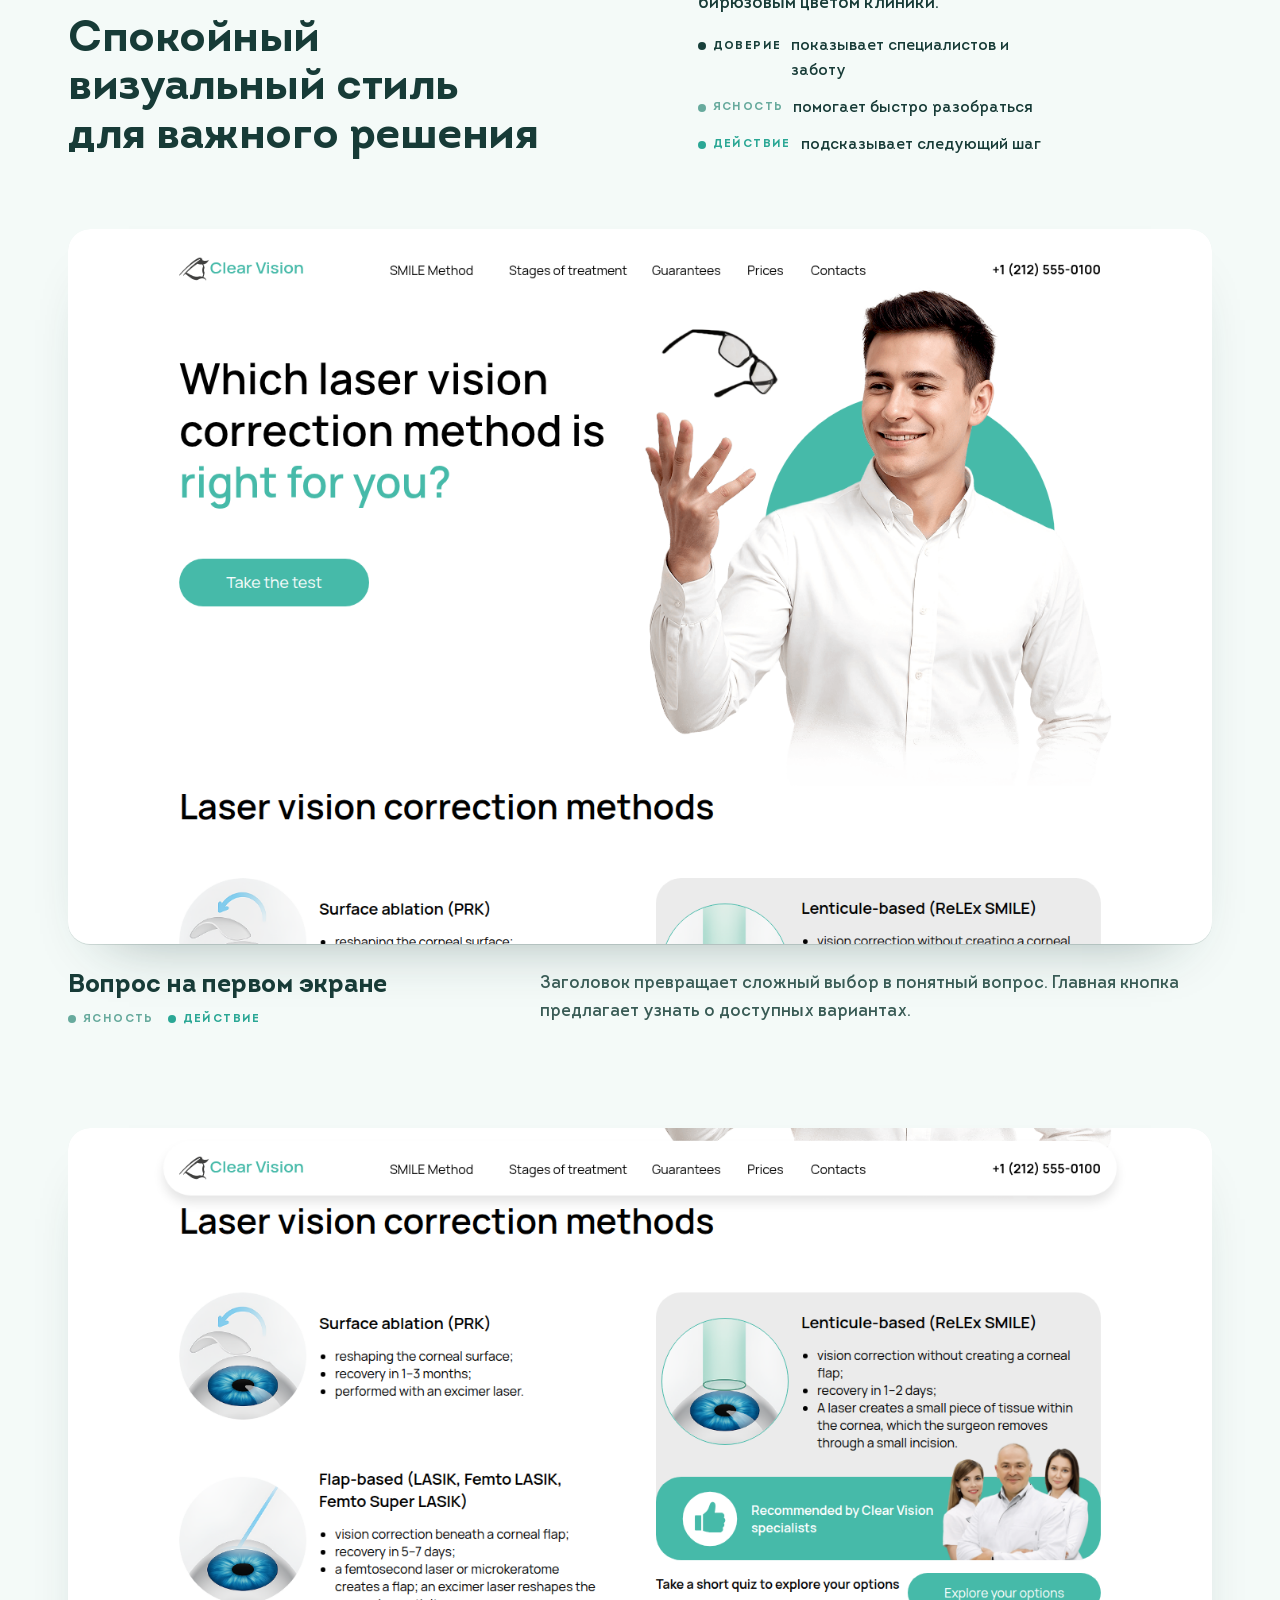
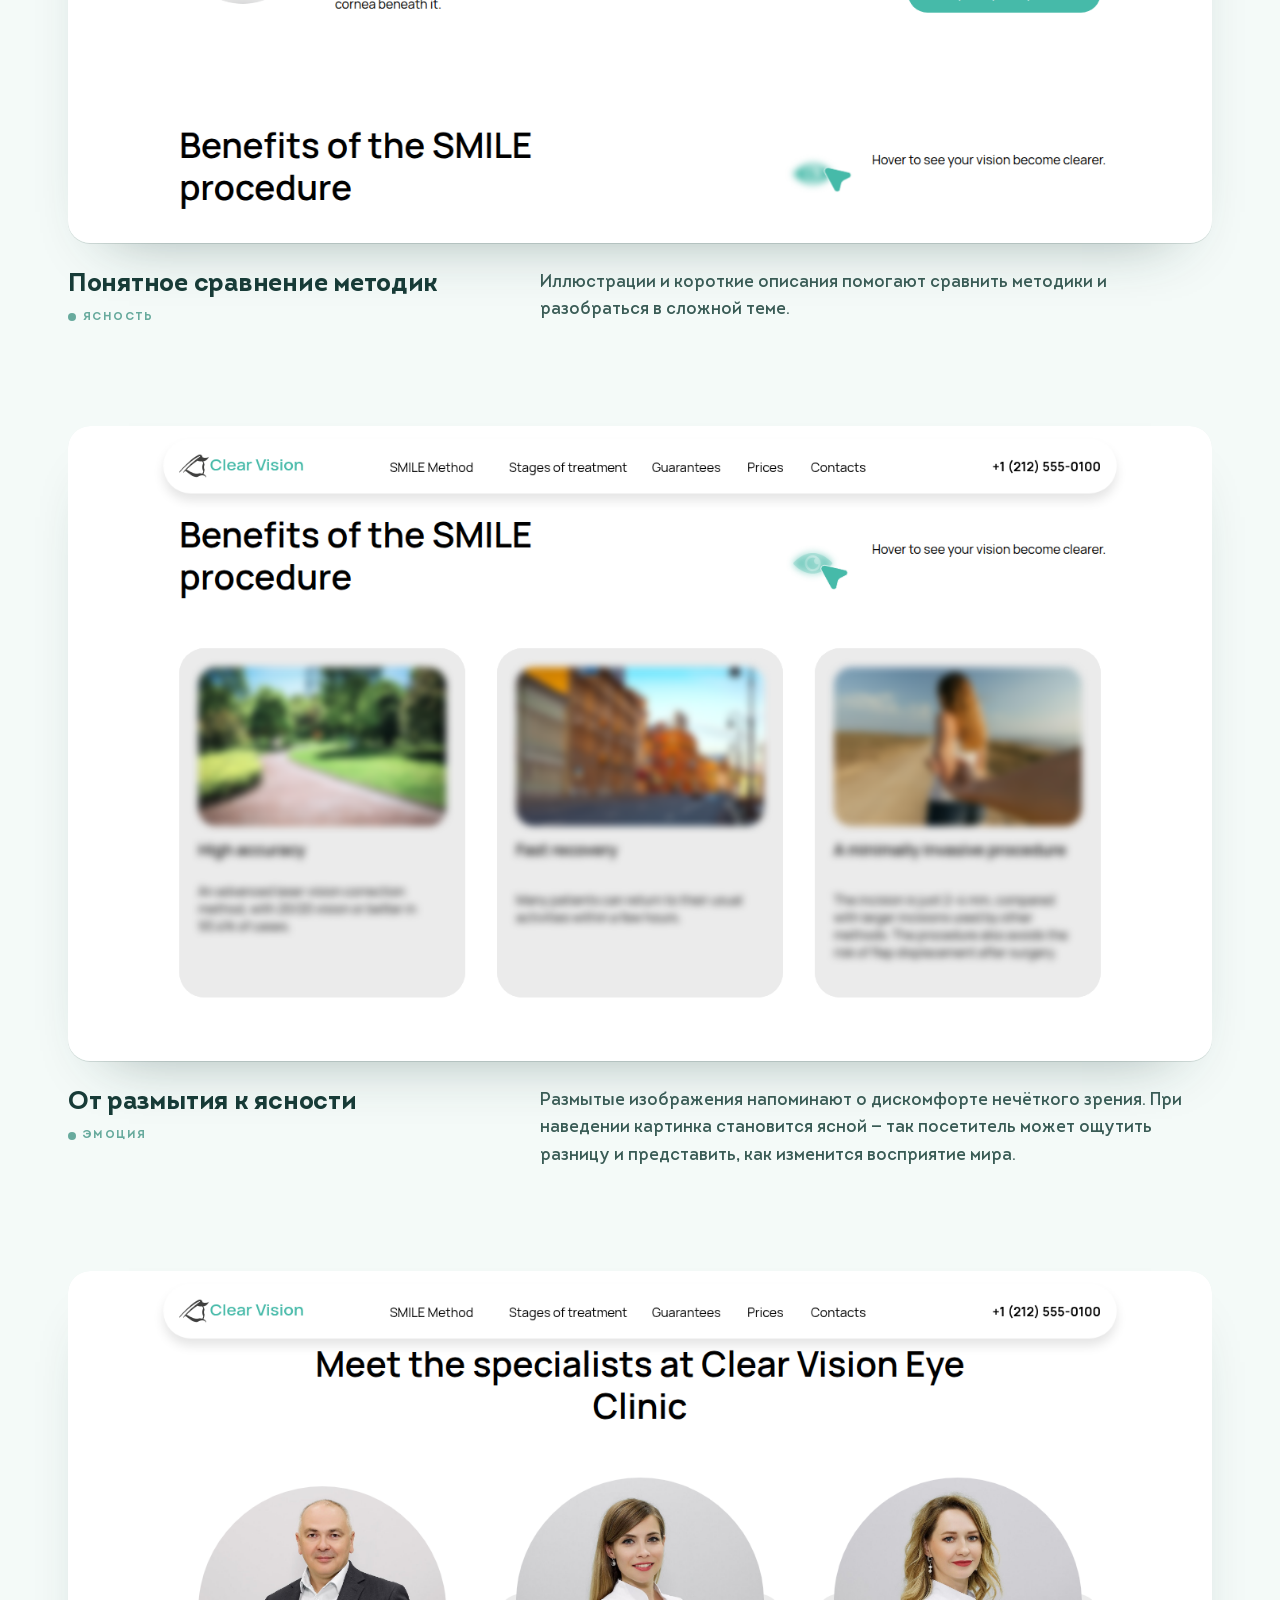
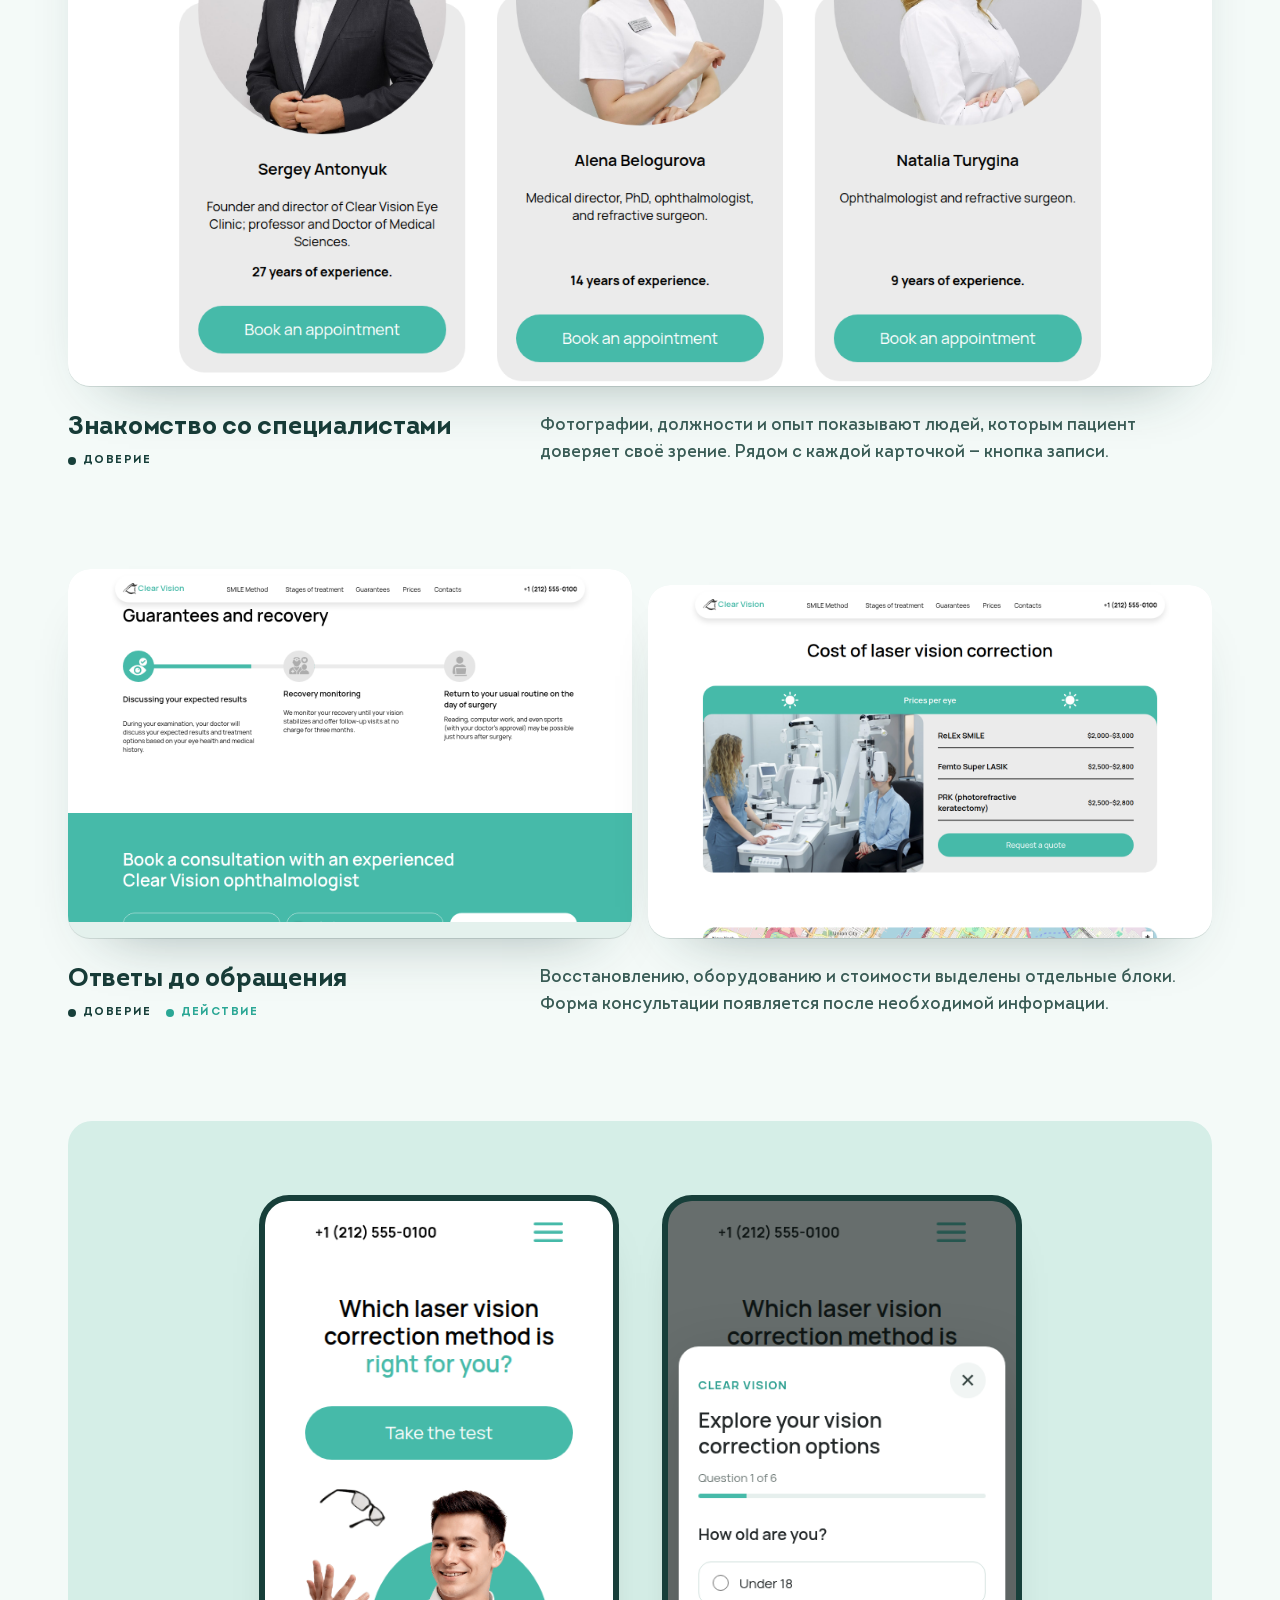
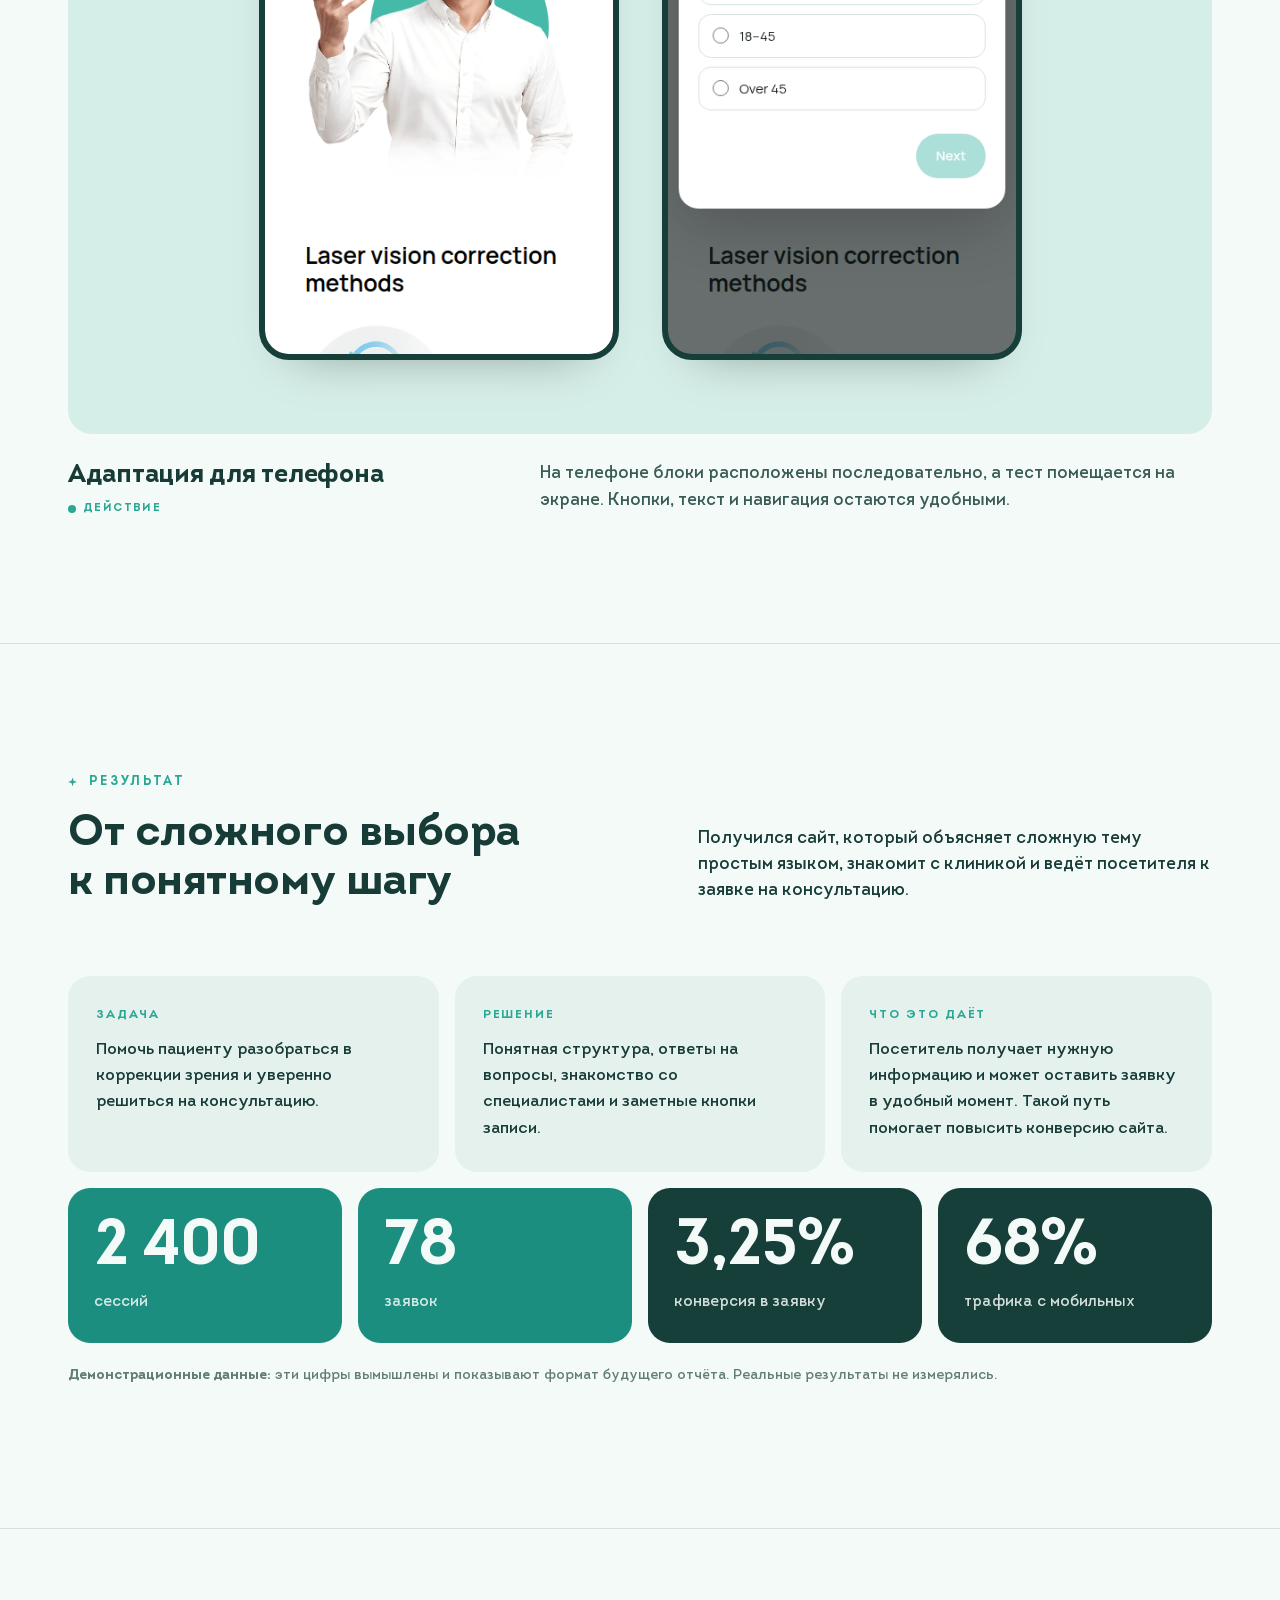
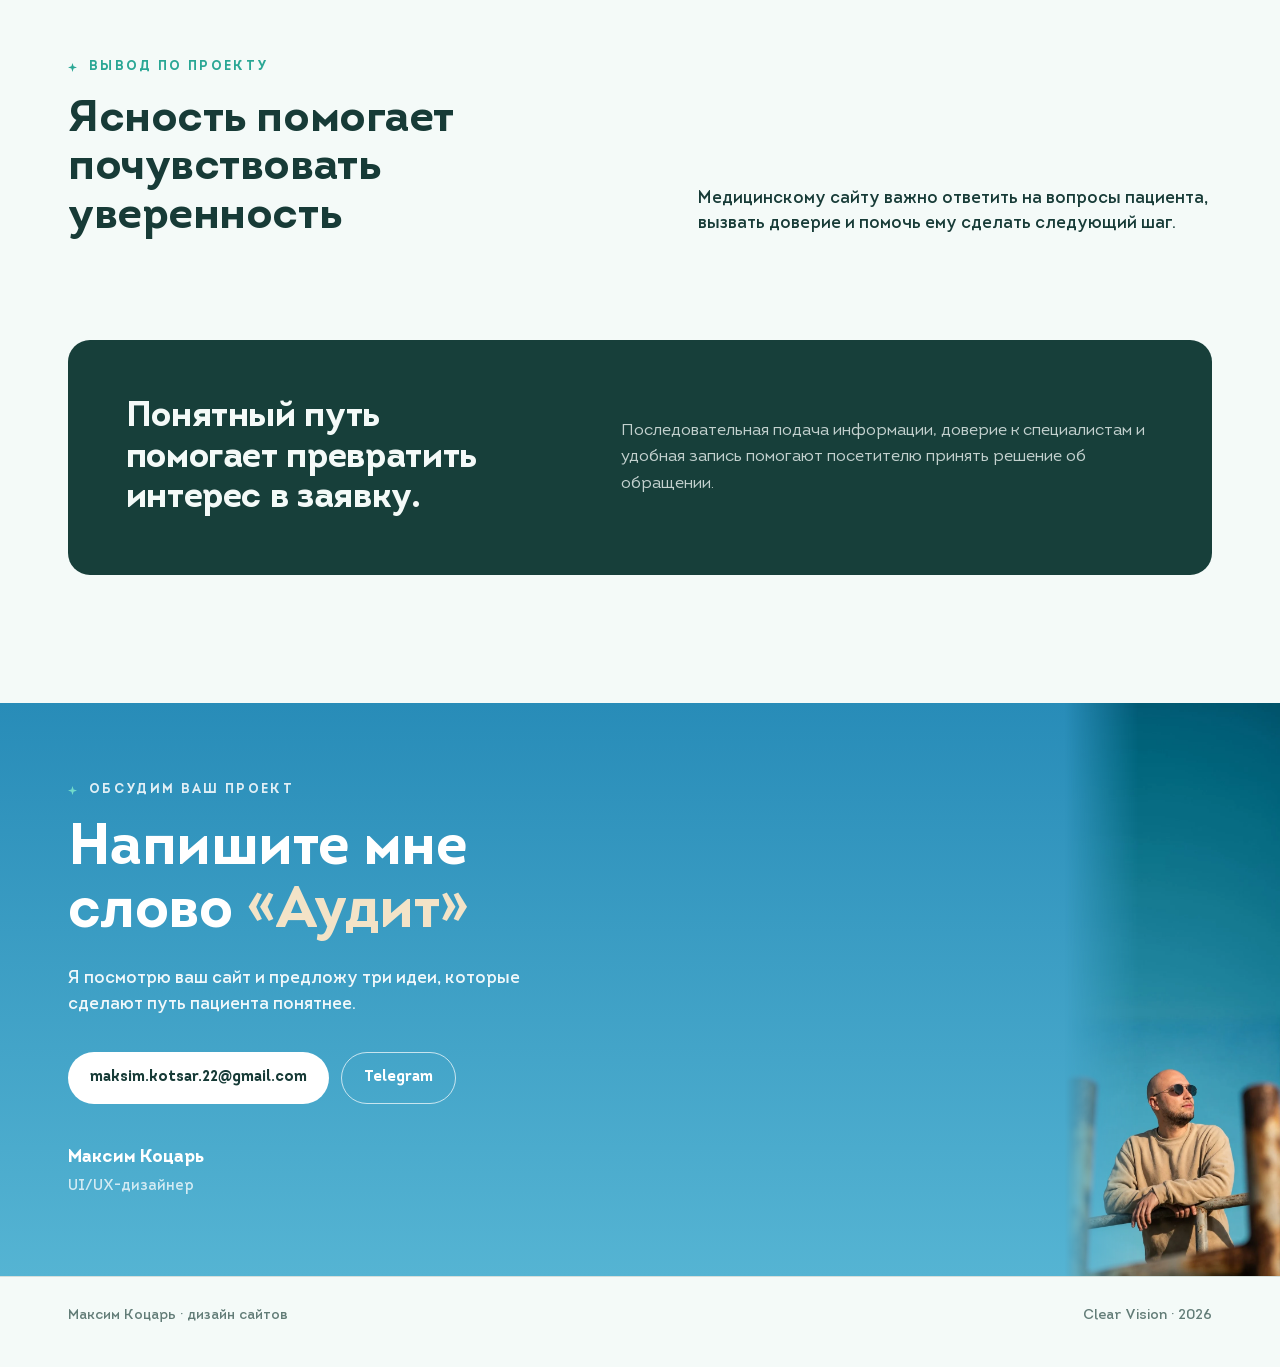
==== commit ce31016e: "Update Russian case metric labels" ====
--- a/ru/index.html
+++ b/ru/index.html
@@ -6,6 +6,6 @@
 <section id="process"><div class="wrap"><div class="sec-head"><div><div class="kicker">Процесс</div><h2>Путь, выстроенный вокруг вопросов пациента</h2></div><p class="lead">Я выстроил страницу как последовательность ответов: какие есть варианты, как всё проходит, кто будет заниматься лечением и как записаться?</p></div><div class="journey"><span>Вопрос</span><em>→</em><span>Методики</span><em>→</em><span>Процедура</span><em>→</em><span>Врачи</span><em>→</em><span>Восстановление</span><em>→</em><span>Консультация</span></div><div class="proto-grid"><figure class="proto-figure"><div class="proto-canvas"><div class="proto-bar short"></div><div class="proto-row"><div class="proto-content"><div class="proto-bar medium"></div><div class="proto-bar"></div><div class="proto-bar medium"></div><div class="proto-button"></div></div><div class="proto-box dark"></div></div><div class="proto-bar medium"></div><div class="proto-row"><div class="proto-box"></div><div class="proto-box"></div><div class="proto-box"></div></div><div class="proto-bar short"></div></div><figcaption>01 · Структура страницы: от первого вопроса до контакта</figcaption></figure><figure class="proto-figure"><div class="proto-canvas"><div class="proto-bar short"></div><div class="proto-bar medium"></div><div class="proto-box"></div><div class="proto-box"></div><div class="proto-box"></div><div class="proto-button"></div></div><figcaption>02 · Сравнение методик на одном экране</figcaption></figure><figure class="proto-figure"><div class="proto-canvas"><div class="proto-bar short"></div><div class="proto-bar medium"></div><div class="proto-box dark"></div><div class="proto-bar"></div><div class="proto-bar medium"></div><div class="proto-button"></div></div><figcaption>03 · Понятный путь к консультации</figcaption></figure></div><p class="case-note">Схемы восстановлены по готовой странице, чтобы показать логику расположения блоков.</p><p class="quote-note">Главный вывод: объяснять решения поэтапно, показывать специалистов и оставлять следующий шаг на виду.</p></div></section>
 <section id="decisions"><div class="wrap"><div class="sec-head"><div><div class="kicker">Ключевые решения</div><h2>Меньше неопределённости — больше ясности</h2></div><p class="lead">Знакомый визуальный язык и последовательная подача помогают понять предложение клиники до обращения.</p></div><div class="decisions"><article class="dec"><div class="n">01</div><h3>Начать с вопроса пациента</h3><p>Первый экран задаёт главный вопрос о выборе методики и предлагает начать с короткого теста.</p></article><article class="dec"><div class="n">02</div><h3>Сравнить методики</h3><p>SMILE, LASIK и поверхностная коррекция собраны рядом: различия можно увидеть, не разыскивая информацию по странице.</p></article><article class="dec"><div class="n">03</div><h3>Разделить процесс на этапы</h3><p>Подготовка, операция и восстановление показаны отдельно, чтобы последовательность было проще понять.</p></article><article class="dec"><div class="n">04</div><h3>Показать людей, а не только технологии</h3><p>Карточки с именами и опытом знакомят посетителя с врачами. Информация об оборудовании остаётся доступной для тех, кому она важна.</p></article><article class="dec"><div class="n">05</div><h3>Тест как начало разговора</h3><p>Шесть вопросов помогают посетителю подготовиться к консультации. Тест предлагает обсудить результаты с врачом.</p></article><article class="dec"><div class="n">06</div><h3>Удобство на небольшом экране</h3><p>В мобильной версии блоки выстроены друг за другом, текст легко читать, а кнопки удобно нажимать.</p></article></div></div></section>
 <section id="design"><div class="wrap"><div class="sec-head"><div><div class="kicker">Дизайн</div><h2>Спокойный визуальный стиль для важного решения</h2></div><div><p class="lead">Медицинские фотографии сочетаются с мягким серым фоном, свободным пространством и узнаваемым бирюзовым цветом клиники.</p><div class="legend"><div><span class="tag t-trust">Доверие</span> показывает специалистов и заботу</div><div><span class="tag t-want">Ясность</span> помогает быстро разобраться</div><div><span class="tag t-buy">Действие</span> подсказывает следующий шаг</div></div></div></div><figure class="shot"><div class="media"><img src="../assets/img/desktop-hero.png?v=2" alt="Первый экран сайта Clear Vision с кнопкой теста" loading="lazy" width="1440" height="900"></div><figcaption class="cap"><h3>Вопрос на первом экране<span class="tags"><span class="tag t-want">Ясность</span><span class="tag t-buy">Действие</span></span></h3><p>Заголовок превращает сложный выбор в понятный вопрос. Главная кнопка предлагает узнать о доступных вариантах.</p></figcaption></figure><figure class="shot"><div class="media"><img src="../assets/img/methods.png?v=2" alt="Сравнение методов коррекции зрения" loading="lazy" width="1440" height="900"></div><figcaption class="cap"><h3>Понятное сравнение методик<span class="tags"><span class="tag t-want">Ясность</span></span></h3><p>Иллюстрации и короткие описания помогают сравнить методики и разобраться в сложной теме.</p></figcaption></figure><figure class="shot"><div class="media"><img src="../assets/img/benefits.png" alt="Интерактивные карточки с размытым изображением в разделе преимуществ SMILE" loading="lazy" width="1440" height="800"></div><figcaption class="cap"><h3>От размытия к ясности<span class="tags"><span class="tag t-want">Эмоция</span></span></h3><p>Размытые изображения напоминают о дискомфорте нечёткого зрения. При наведении картинка становится ясной — так посетитель может ощутить разницу и представить, как изменится восприятие мира.</p></figcaption></figure><figure class="shot"><div class="media"><img src="../assets/img/doctors.png?v=2" alt="Карточки специалистов и кнопки записи" loading="lazy" width="1440" height="900"></div><figcaption class="cap"><h3>Знакомство со специалистами<span class="tags"><span class="tag t-trust">Доверие</span></span></h3><p>Фотографии, должности и опыт показывают людей, которым пациент доверяет своё зрение. Рядом с каждой карточкой — кнопка записи.</p></figcaption></figure><figure class="shot"><div class="showcase-pair"><div class="media"><img src="../assets/img/recovery.png?v=2" alt="Информация о восстановлении и форма консультации" loading="lazy" width="1440" height="900"></div><div class="media"><img src="../assets/img/price.png?v=2" alt="Раздел стоимости коррекции зрения" loading="lazy" width="1440" height="900"></div></div><figcaption class="cap"><h3>Ответы до обращения<span class="tags"><span class="tag t-trust">Доверие</span><span class="tag t-buy">Действие</span></span></h3><p>Восстановлению, оборудованию и стоимости выделены отдельные блоки. Форма консультации появляется после необходимой информации.</p></figcaption></figure><figure class="shot"><div class="mobile-stage"><div class="phones"><div class="phone"><img src="../assets/img/mobile-hero.png?v=2" alt="Главная страница на телефоне" loading="lazy" width="390" height="844"></div><div class="phone"><img src="../assets/img/mobile-quiz.png?v=2" alt="Тест на телефоне" loading="lazy" width="390" height="844"></div></div></div><figcaption class="cap"><h3>Адаптация для телефона<span class="tags"><span class="tag t-buy">Действие</span></span></h3><p>На телефоне блоки расположены последовательно, а тест помещается на экране. Кнопки, текст и навигация остаются удобными.</p></figcaption></figure></div></section>
-<section id="result"><div class="wrap"><div class="sec-head"><div><div class="kicker">Результат</div><h2>От сложного выбора к понятному шагу</h2></div><p class="lead">Получился сайт, который объясняет сложную тему простым языком, знакомит с клиникой и ведёт посетителя к заявке на консультацию.</p></div><div class="ba"><div><small>Задача</small><p>Помочь пациенту разобраться в коррекции зрения и уверенно решиться на консультацию.</p></div><div><small>Решение</small><p>Понятная структура, ответы на вопросы, знакомство со специалистами и заметные кнопки записи.</p></div><div><small>Что это даёт</small><p>Посетитель получает нужную информацию и может оставить заявку в удобный момент. Такой путь помогает повысить конверсию сайта.</p></div></div><div class="stats"><div class="stat"><b>2 400</b><span>пример посещений</span></div><div class="stat"><b>78</b><span>пример обращений</span></div><div class="stat"><b>3,25%</b><span>пример конверсии</span></div><div class="stat"><b>68%</b><span>пример мобильной аудитории</span></div></div><p class="demo-note"><strong>Демонстрационные данные:</strong> эти цифры вымышлены и показывают формат будущего отчёта. Реальные результаты не измерялись.</p></div></section>
+<section id="result"><div class="wrap"><div class="sec-head"><div><div class="kicker">Результат</div><h2>От сложного выбора к понятному шагу</h2></div><p class="lead">Получился сайт, который объясняет сложную тему простым языком, знакомит с клиникой и ведёт посетителя к заявке на консультацию.</p></div><div class="ba"><div><small>Задача</small><p>Помочь пациенту разобраться в коррекции зрения и уверенно решиться на консультацию.</p></div><div><small>Решение</small><p>Понятная структура, ответы на вопросы, знакомство со специалистами и заметные кнопки записи.</p></div><div><small>Что это даёт</small><p>Посетитель получает нужную информацию и может оставить заявку в удобный момент. Такой путь помогает повысить конверсию сайта.</p></div></div><div class="stats"><div class="stat"><b>2 400</b><span>сессий</span></div><div class="stat"><b>78</b><span>заявок</span></div><div class="stat"><b>3,25%</b><span>конверсия в заявку</span></div><div class="stat"><b>68%</b><span>трафика с мобильных</span></div></div><p class="demo-note"><strong>Демонстрационные данные:</strong> эти цифры вымышлены и показывают формат будущего отчёта. Реальные результаты не измерялись.</p></div></section>
 <section id="reflection"><div class="wrap"><div class="sec-head"><div><div class="kicker">Вывод по проекту</div><h2>Ясность помогает почувствовать уверенность</h2></div><p class="lead">Медицинскому сайту важно ответить на вопросы пациента, вызвать доверие и помочь ему сделать следующий шаг.</p></div><div class="motion-note"><h3>Понятный путь помогает превратить интерес в заявку.</h3><p>Последовательная подача информации, доверие к специалистам и удобная запись помогают посетителю принять решение об обращении.</p></div></div></section>
 <section id="contact" class="contact"><picture class="contact-bg"><source media="(max-width:860px)" srcset="../assets/img/contact-mobile.webp" width="751" height="2000"><img src="../assets/img/contact-desktop.webp" alt="Максим Коцарь" width="1672" height="941" loading="lazy"></picture><div class="wrap contact-grid"><div class="cta"><div class="kicker">Обсудим ваш проект</div><h2>Напишите мне слово <em>«Аудит»</em></h2><p class="lead">Я посмотрю ваш сайт и предложу три идеи, которые сделают путь пациента понятнее.</p><div class="links"><a class="btn" href="mailto:maksim.kotsar.22@gmail.com?subject=%D0%90%D1%83%D0%B4%D0%B8%D1%82">maksim.kotsar.22@gmail.com</a><a class="btn ghost" href="https://t.me/maksimkotsar" target="_blank" rel="noopener">Telegram</a></div><p class="sign"><b>Максим Коцарь</b>UI/UX-дизайнер</p></div></div></section></main><footer><div class="wrap"><span>Максим Коцарь · дизайн сайтов</span><span>Clear Vision · 2026</span></div></footer><script src="script.js" defer></script></body></html>
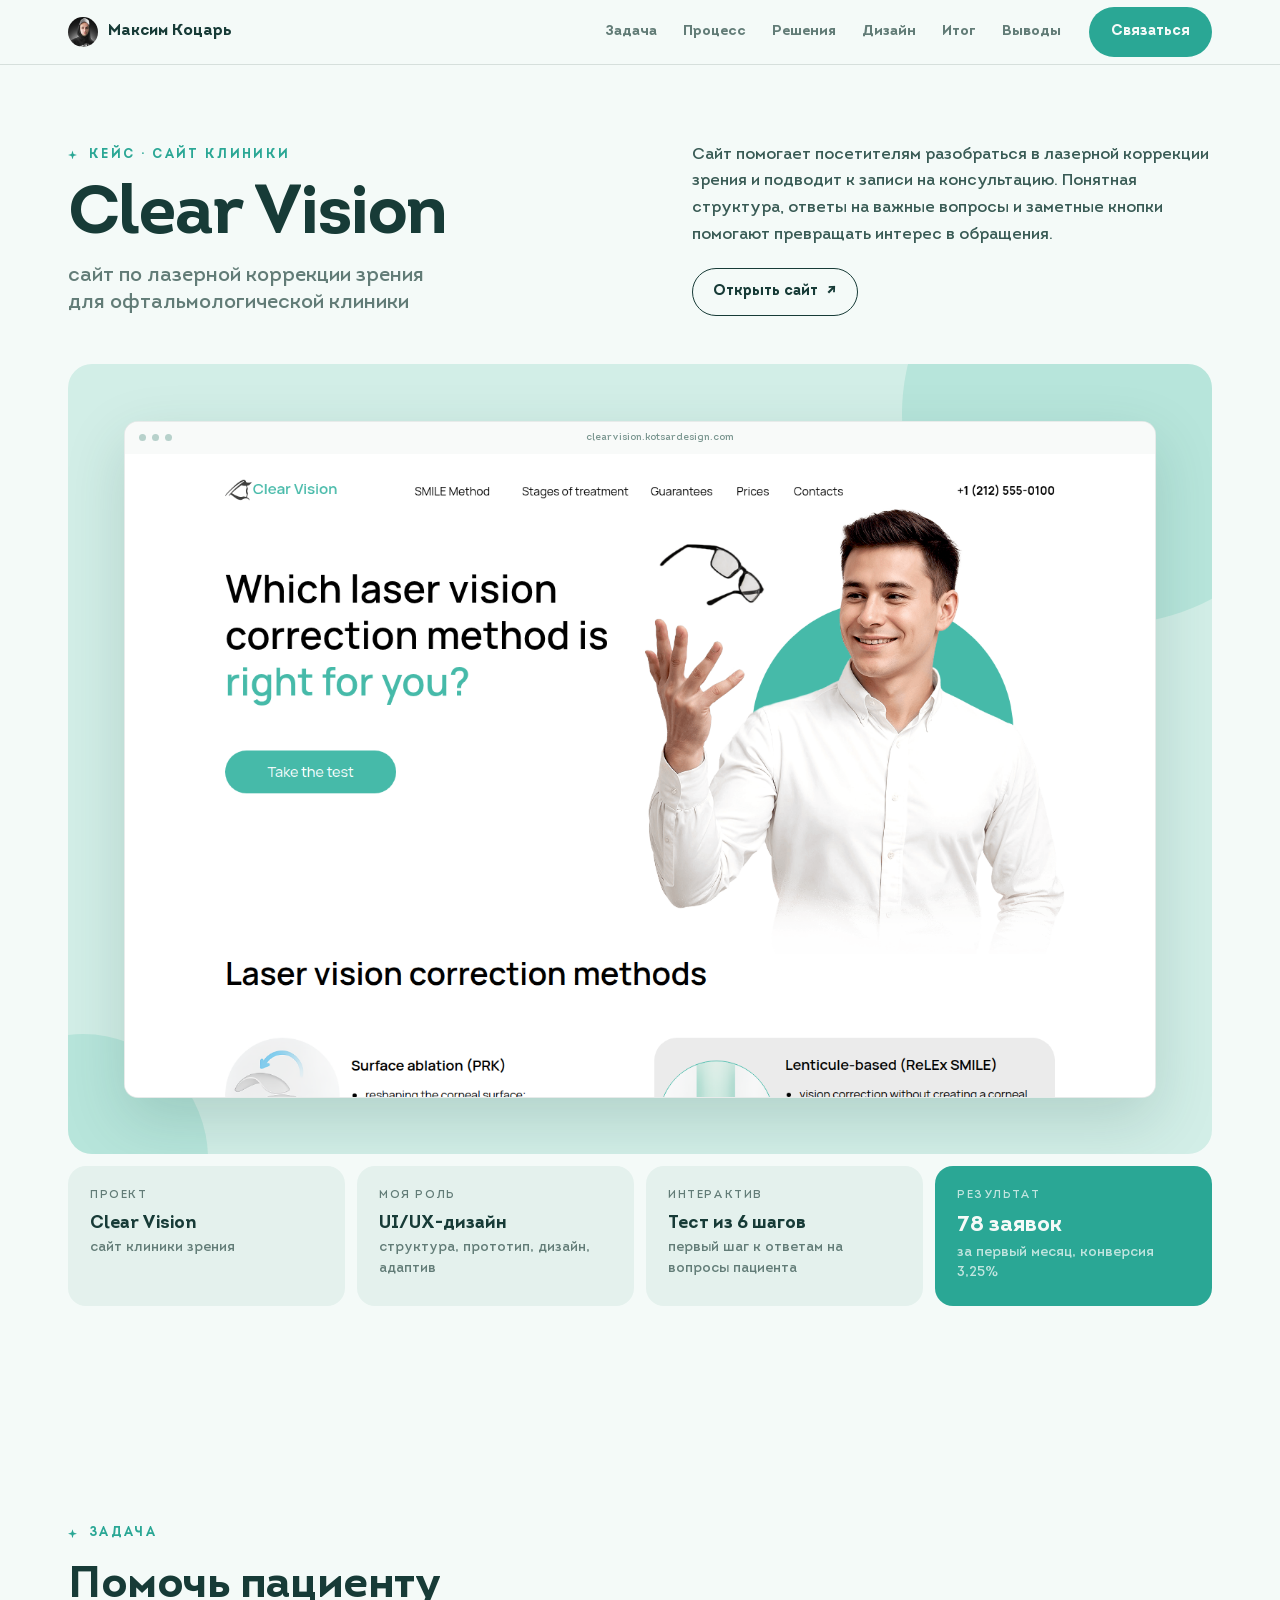
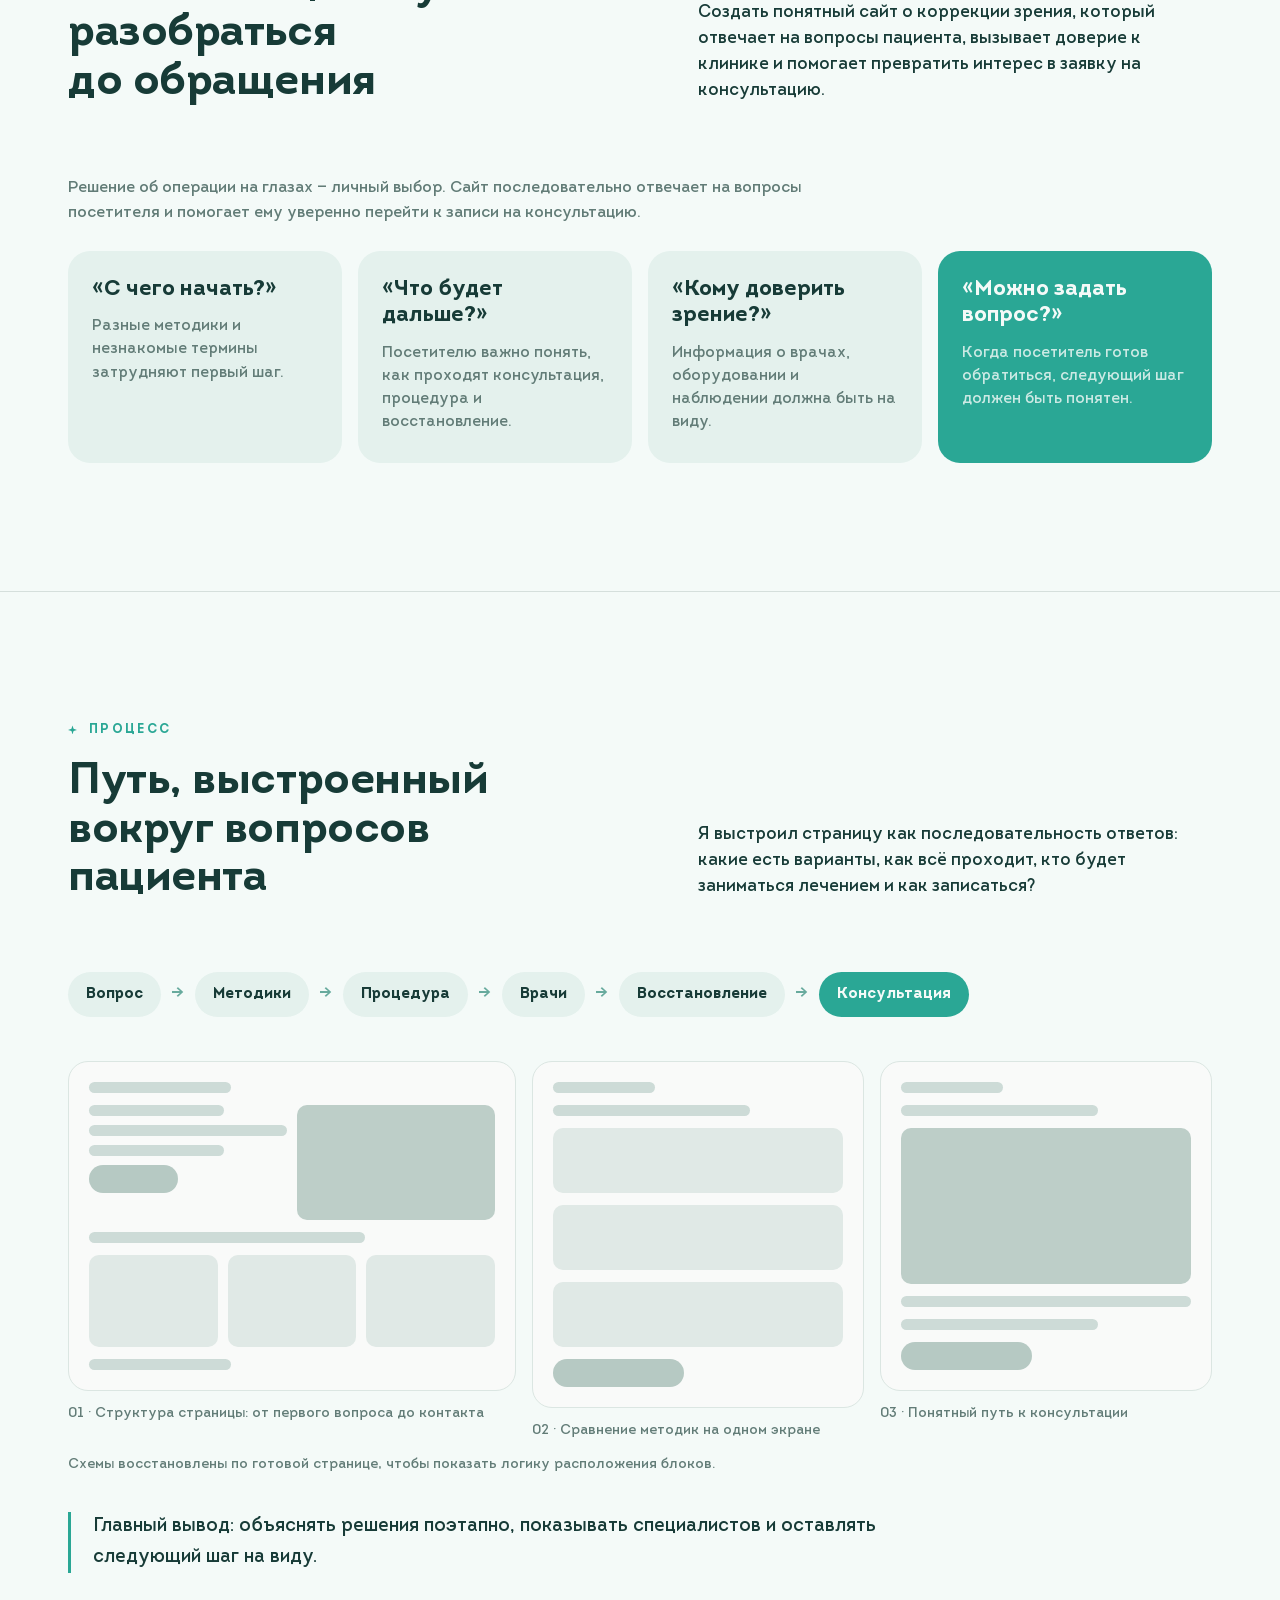
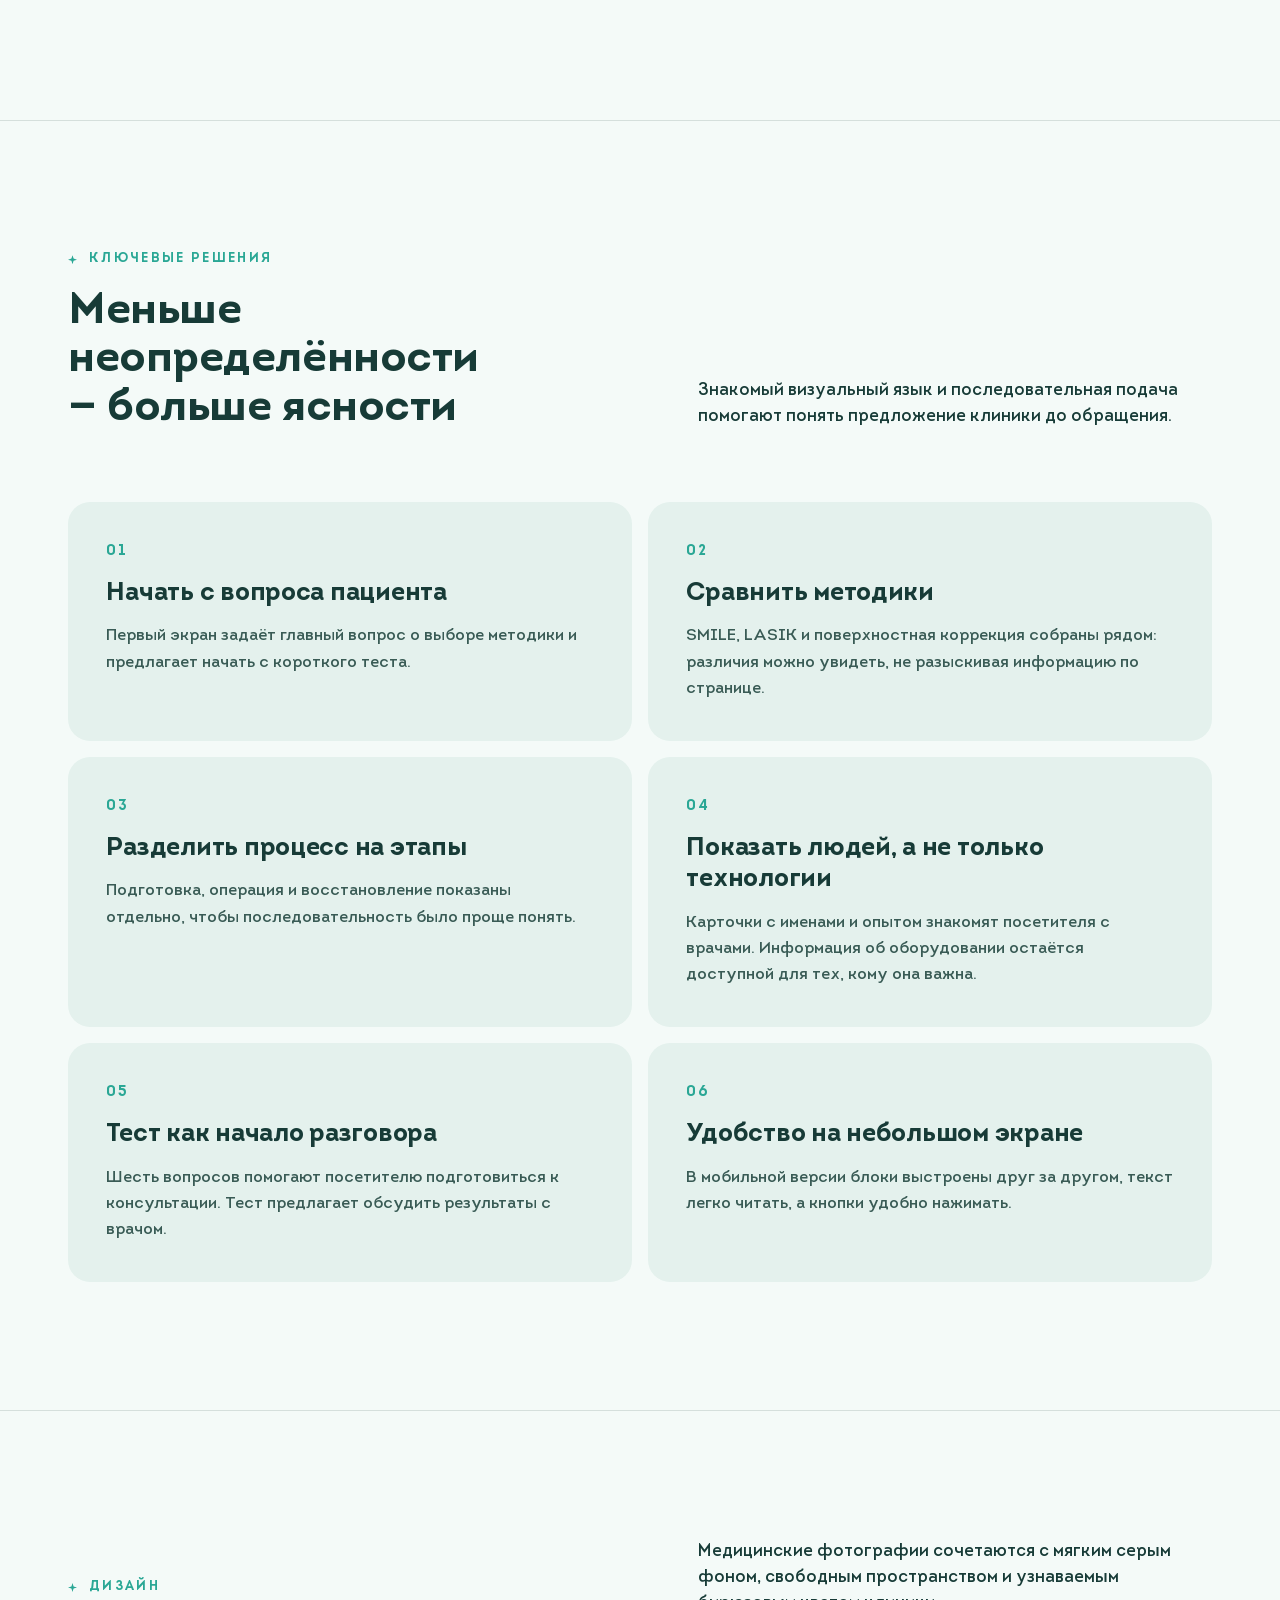
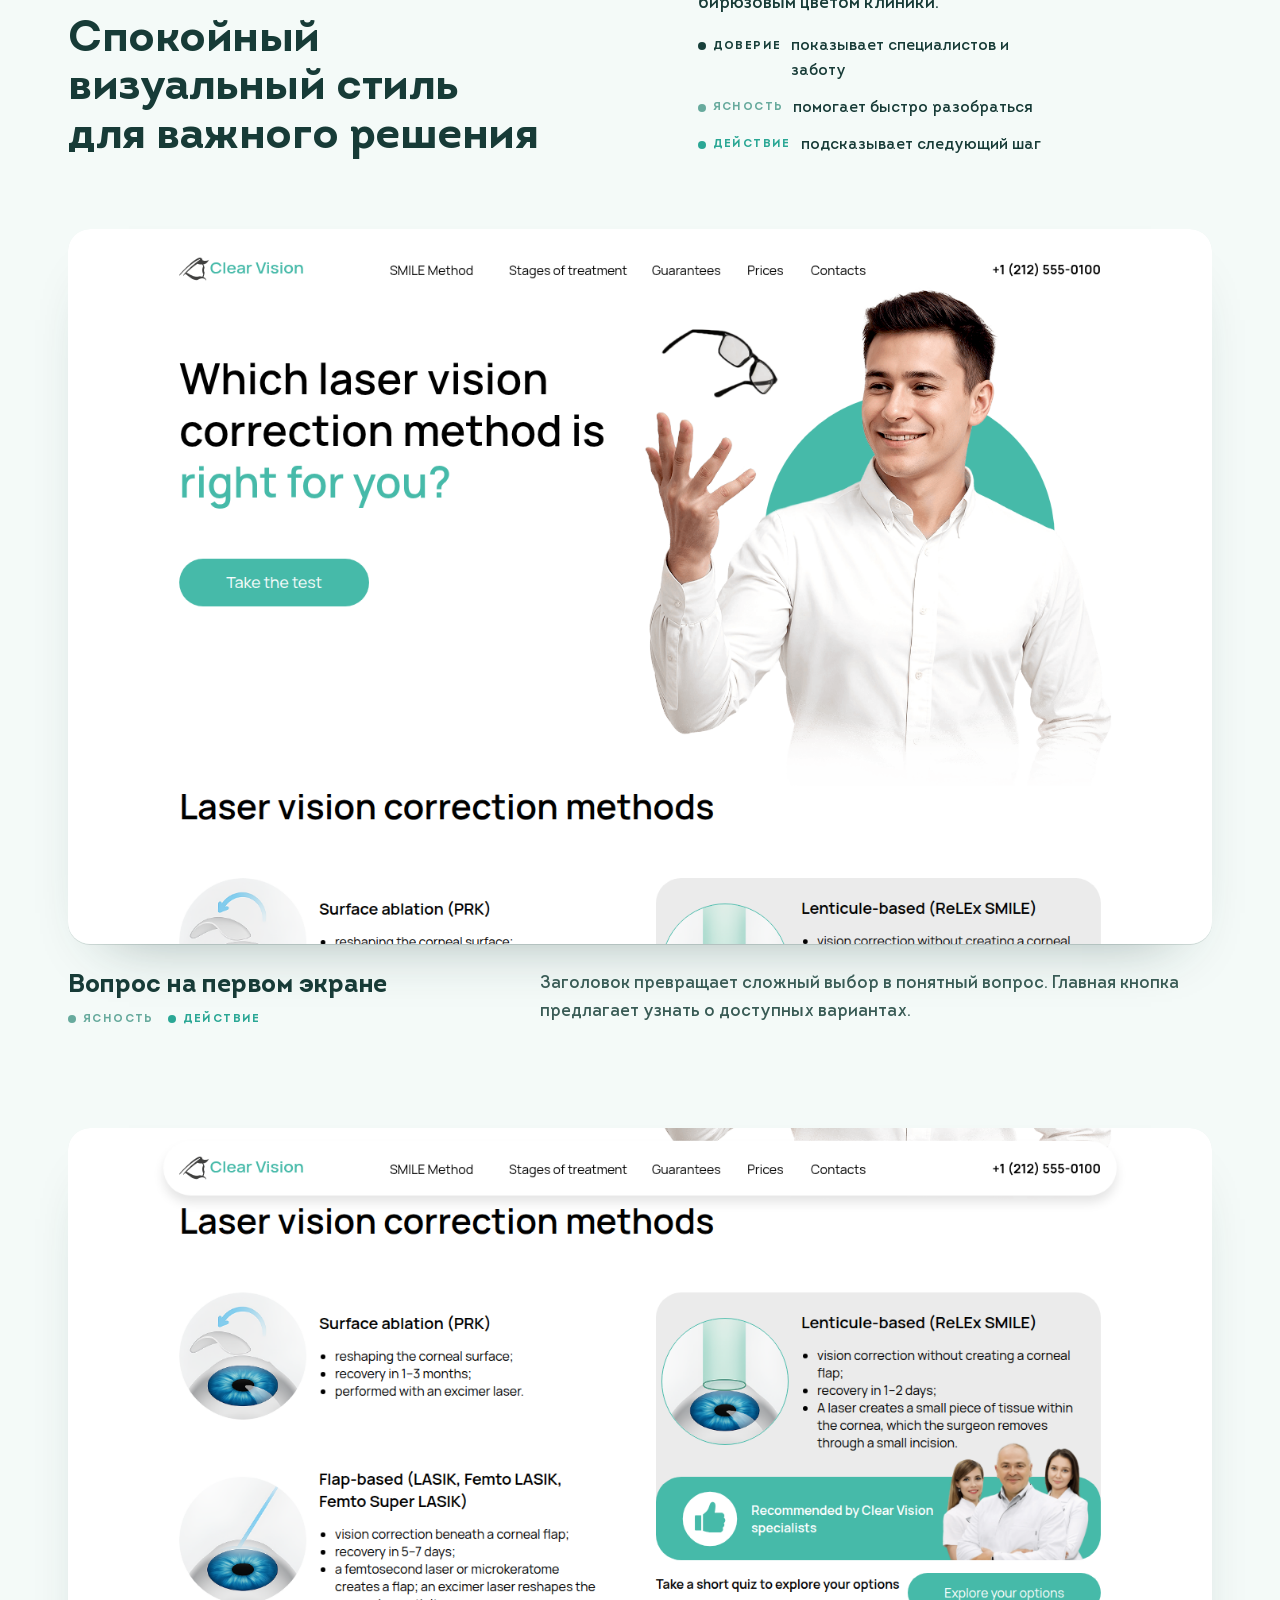
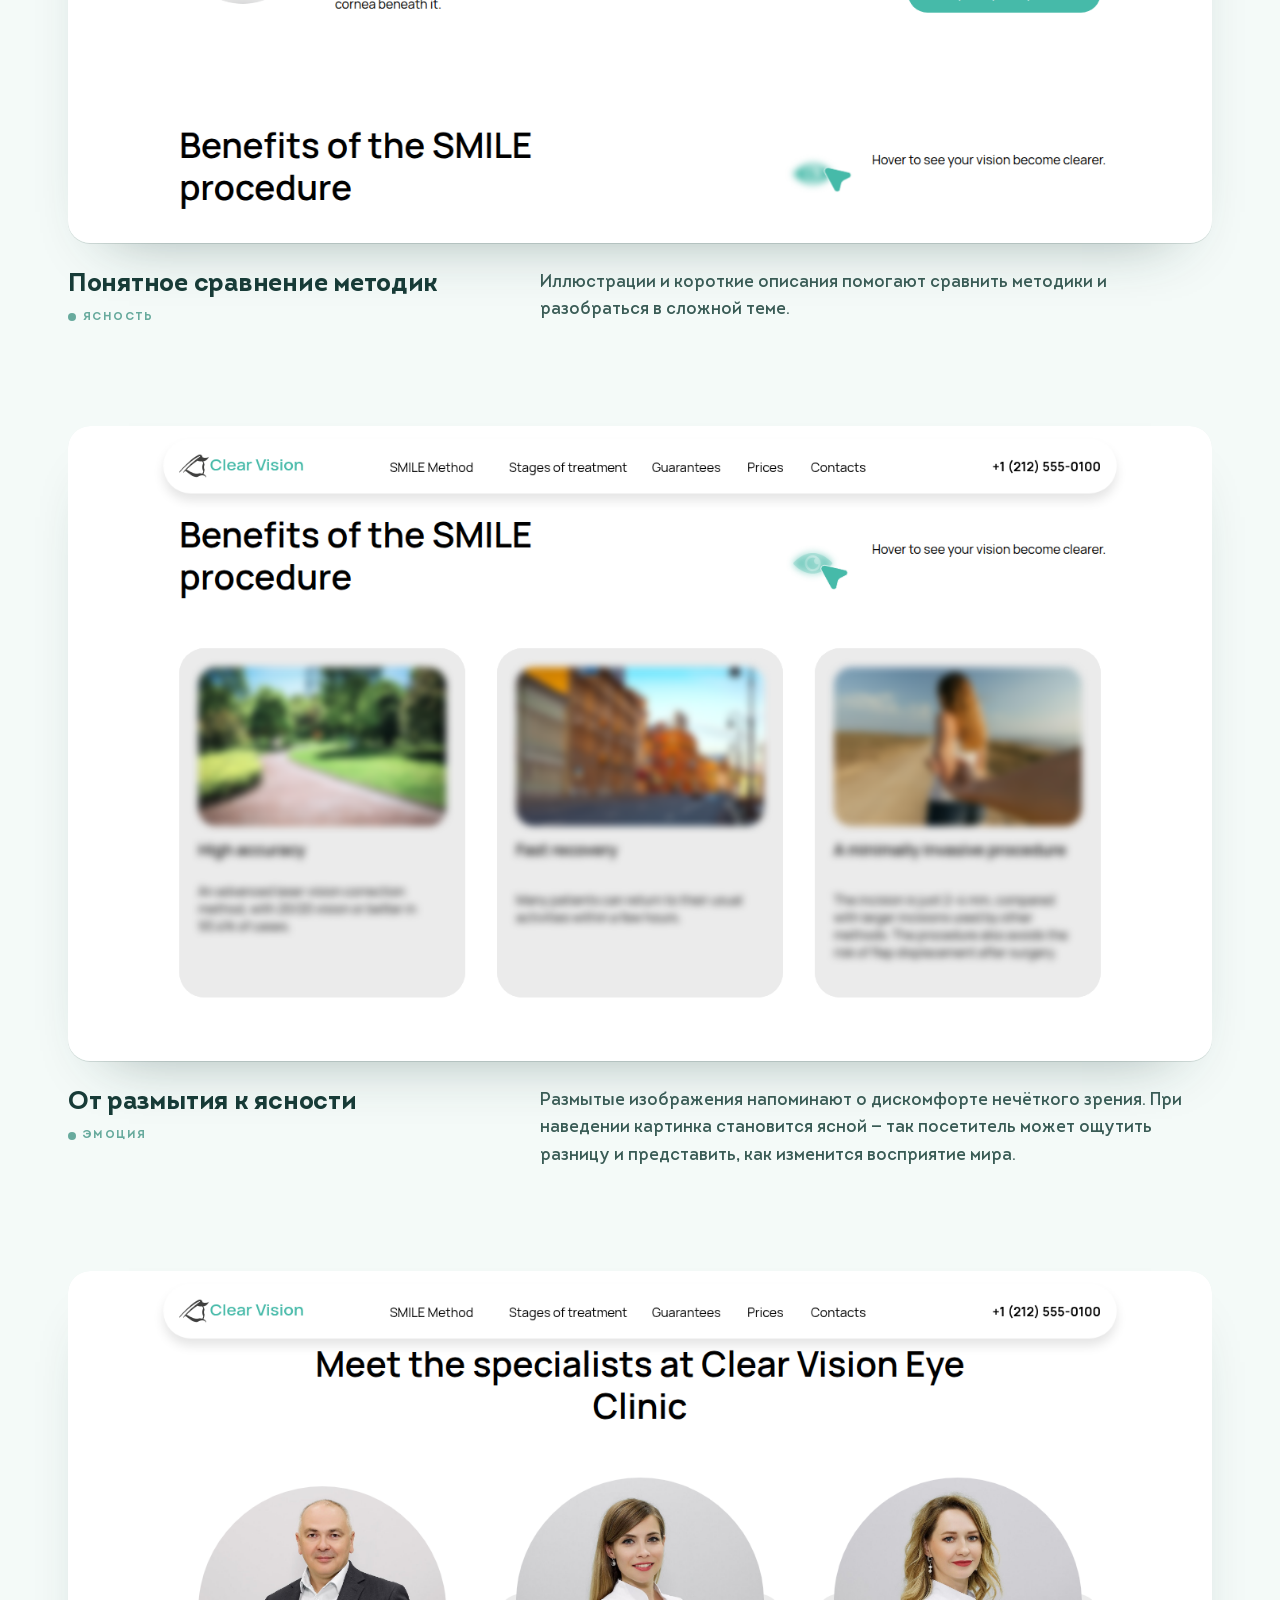
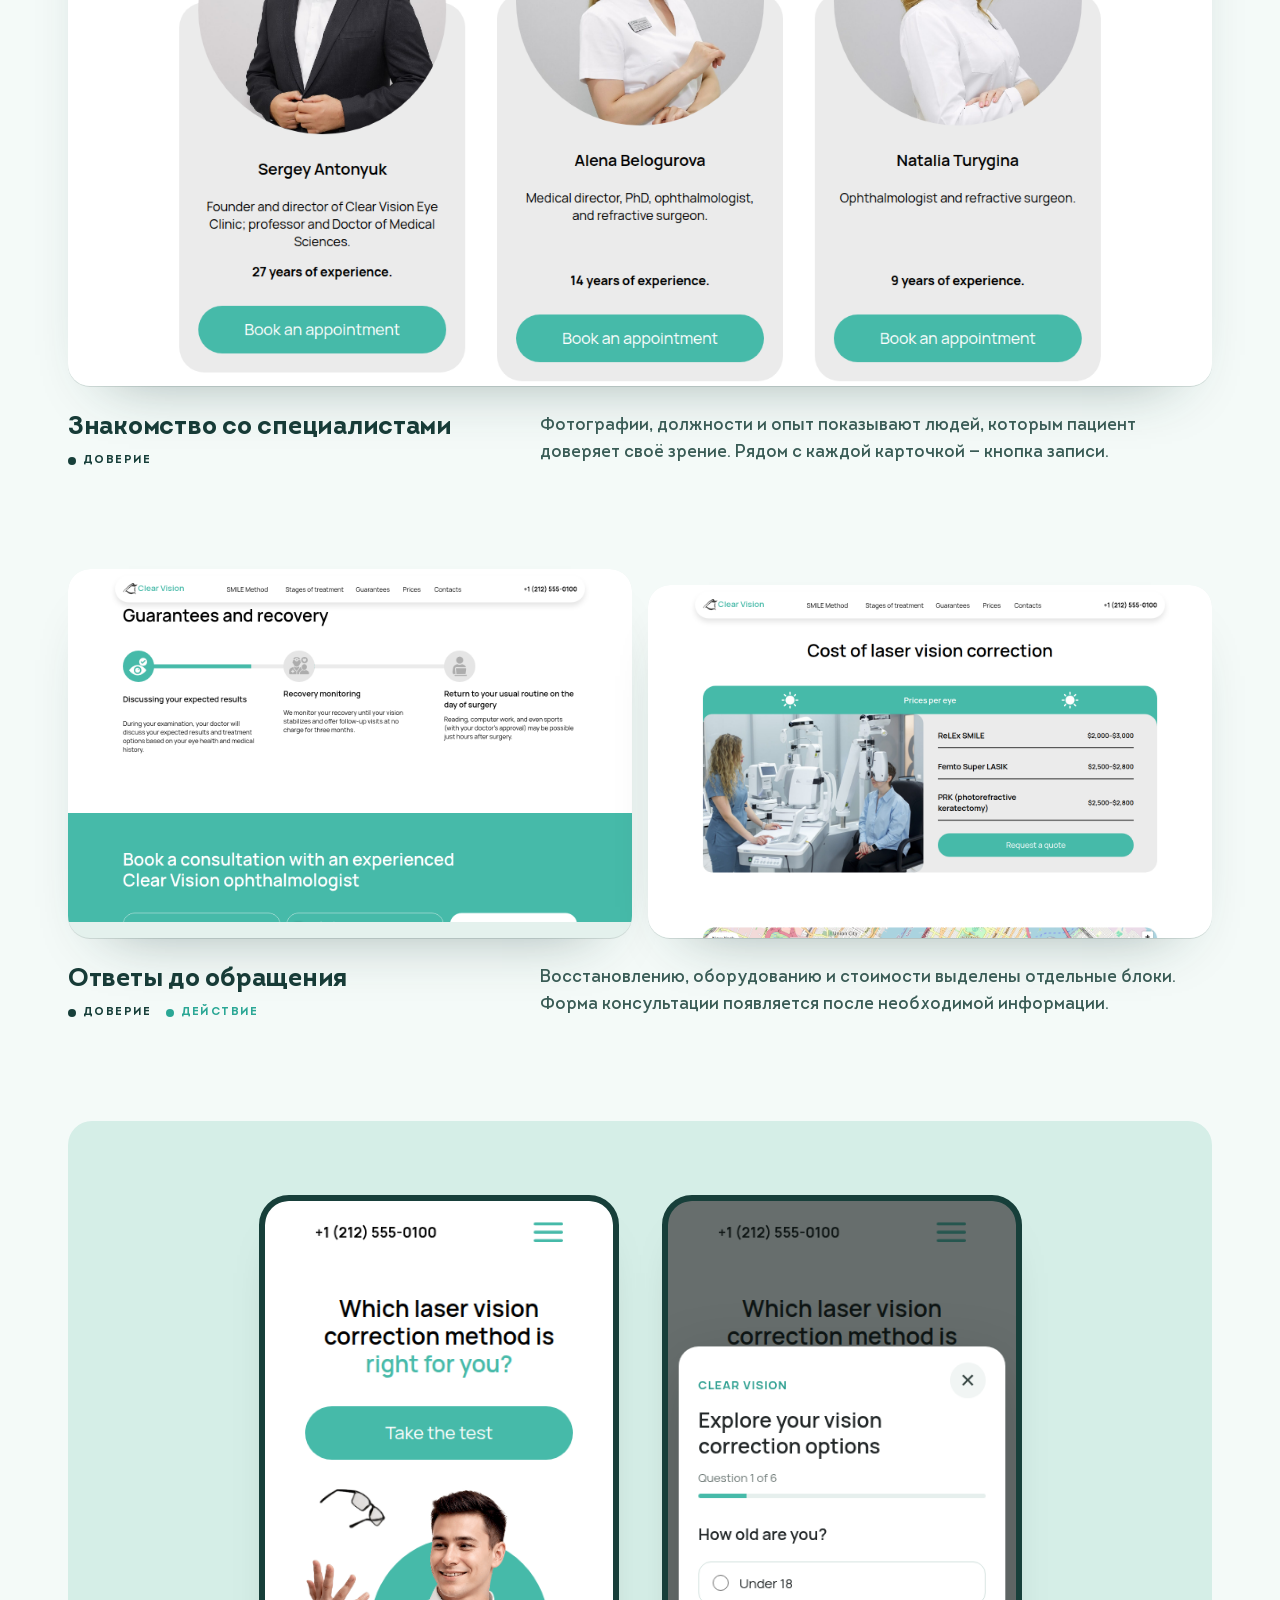
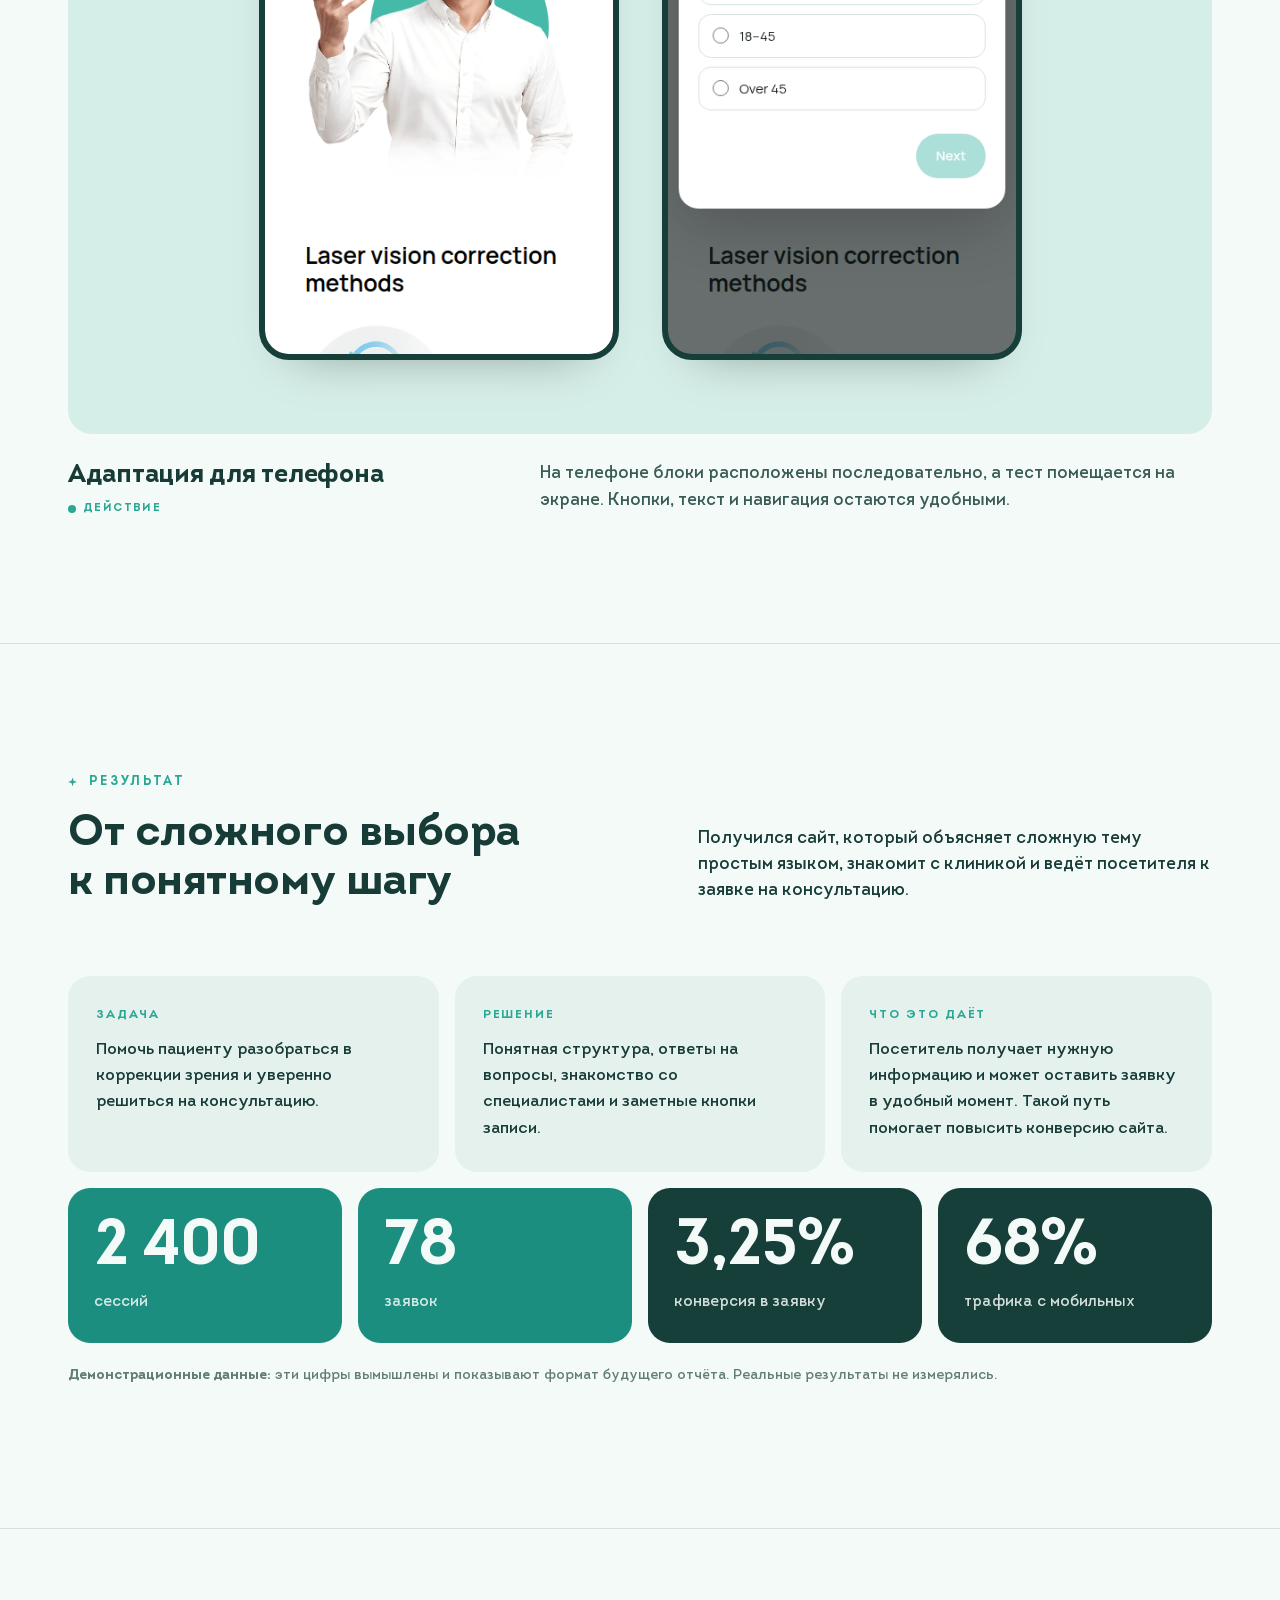
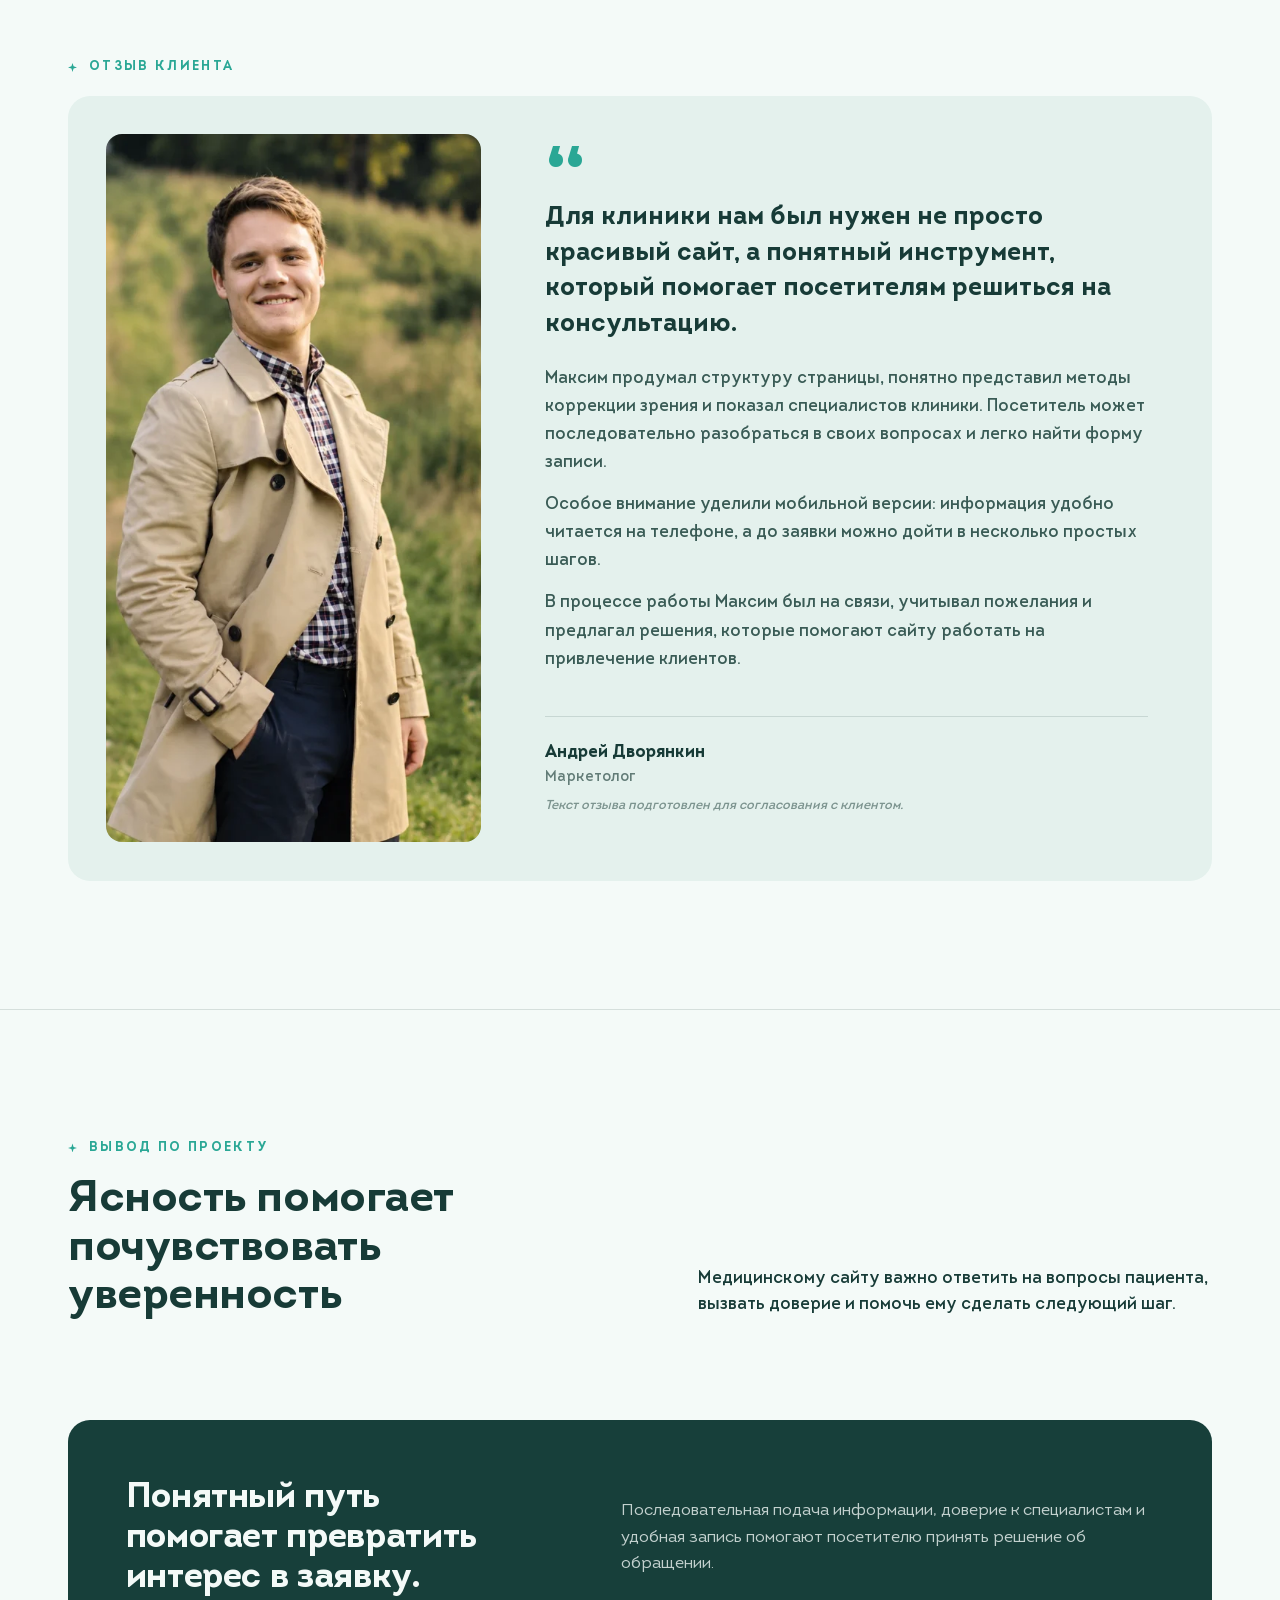
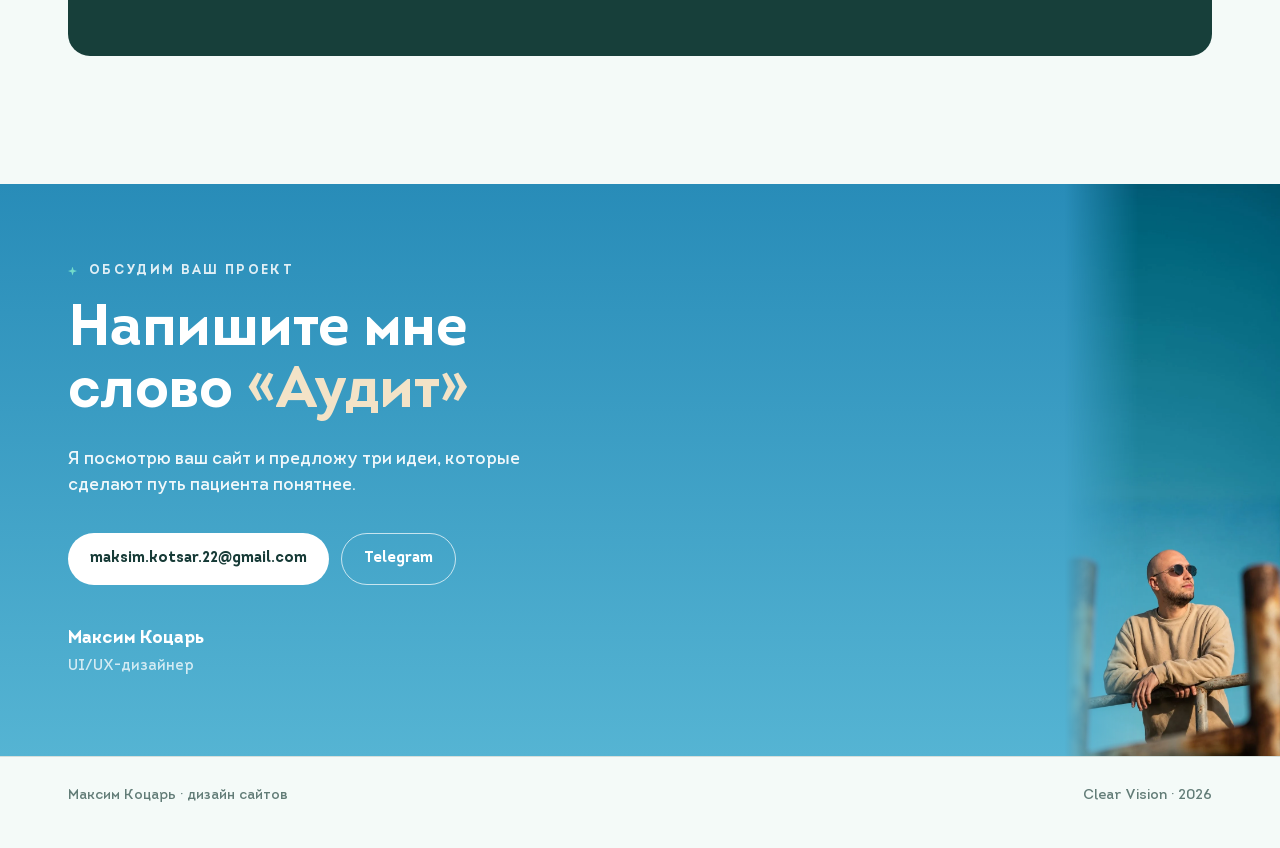
==== commit 4fd1b58c: "Add Russian case review draft" ====
--- a/ru/index.html
+++ b/ru/index.html
@@ -7,5 +7,5 @@
 <section id="decisions"><div class="wrap"><div class="sec-head"><div><div class="kicker">Ключевые решения</div><h2>Меньше неопределённости — больше ясности</h2></div><p class="lead">Знакомый визуальный язык и последовательная подача помогают понять предложение клиники до обращения.</p></div><div class="decisions"><article class="dec"><div class="n">01</div><h3>Начать с вопроса пациента</h3><p>Первый экран задаёт главный вопрос о выборе методики и предлагает начать с короткого теста.</p></article><article class="dec"><div class="n">02</div><h3>Сравнить методики</h3><p>SMILE, LASIK и поверхностная коррекция собраны рядом: различия можно увидеть, не разыскивая информацию по странице.</p></article><article class="dec"><div class="n">03</div><h3>Разделить процесс на этапы</h3><p>Подготовка, операция и восстановление показаны отдельно, чтобы последовательность было проще понять.</p></article><article class="dec"><div class="n">04</div><h3>Показать людей, а не только технологии</h3><p>Карточки с именами и опытом знакомят посетителя с врачами. Информация об оборудовании остаётся доступной для тех, кому она важна.</p></article><article class="dec"><div class="n">05</div><h3>Тест как начало разговора</h3><p>Шесть вопросов помогают посетителю подготовиться к консультации. Тест предлагает обсудить результаты с врачом.</p></article><article class="dec"><div class="n">06</div><h3>Удобство на небольшом экране</h3><p>В мобильной версии блоки выстроены друг за другом, текст легко читать, а кнопки удобно нажимать.</p></article></div></div></section>
 <section id="design"><div class="wrap"><div class="sec-head"><div><div class="kicker">Дизайн</div><h2>Спокойный визуальный стиль для важного решения</h2></div><div><p class="lead">Медицинские фотографии сочетаются с мягким серым фоном, свободным пространством и узнаваемым бирюзовым цветом клиники.</p><div class="legend"><div><span class="tag t-trust">Доверие</span> показывает специалистов и заботу</div><div><span class="tag t-want">Ясность</span> помогает быстро разобраться</div><div><span class="tag t-buy">Действие</span> подсказывает следующий шаг</div></div></div></div><figure class="shot"><div class="media"><img src="../assets/img/desktop-hero.png?v=2" alt="Первый экран сайта Clear Vision с кнопкой теста" loading="lazy" width="1440" height="900"></div><figcaption class="cap"><h3>Вопрос на первом экране<span class="tags"><span class="tag t-want">Ясность</span><span class="tag t-buy">Действие</span></span></h3><p>Заголовок превращает сложный выбор в понятный вопрос. Главная кнопка предлагает узнать о доступных вариантах.</p></figcaption></figure><figure class="shot"><div class="media"><img src="../assets/img/methods.png?v=2" alt="Сравнение методов коррекции зрения" loading="lazy" width="1440" height="900"></div><figcaption class="cap"><h3>Понятное сравнение методик<span class="tags"><span class="tag t-want">Ясность</span></span></h3><p>Иллюстрации и короткие описания помогают сравнить методики и разобраться в сложной теме.</p></figcaption></figure><figure class="shot"><div class="media"><img src="../assets/img/benefits.png" alt="Интерактивные карточки с размытым изображением в разделе преимуществ SMILE" loading="lazy" width="1440" height="800"></div><figcaption class="cap"><h3>От размытия к ясности<span class="tags"><span class="tag t-want">Эмоция</span></span></h3><p>Размытые изображения напоминают о дискомфорте нечёткого зрения. При наведении картинка становится ясной — так посетитель может ощутить разницу и представить, как изменится восприятие мира.</p></figcaption></figure><figure class="shot"><div class="media"><img src="../assets/img/doctors.png?v=2" alt="Карточки специалистов и кнопки записи" loading="lazy" width="1440" height="900"></div><figcaption class="cap"><h3>Знакомство со специалистами<span class="tags"><span class="tag t-trust">Доверие</span></span></h3><p>Фотографии, должности и опыт показывают людей, которым пациент доверяет своё зрение. Рядом с каждой карточкой — кнопка записи.</p></figcaption></figure><figure class="shot"><div class="showcase-pair"><div class="media"><img src="../assets/img/recovery.png?v=2" alt="Информация о восстановлении и форма консультации" loading="lazy" width="1440" height="900"></div><div class="media"><img src="../assets/img/price.png?v=2" alt="Раздел стоимости коррекции зрения" loading="lazy" width="1440" height="900"></div></div><figcaption class="cap"><h3>Ответы до обращения<span class="tags"><span class="tag t-trust">Доверие</span><span class="tag t-buy">Действие</span></span></h3><p>Восстановлению, оборудованию и стоимости выделены отдельные блоки. Форма консультации появляется после необходимой информации.</p></figcaption></figure><figure class="shot"><div class="mobile-stage"><div class="phones"><div class="phone"><img src="../assets/img/mobile-hero.png?v=2" alt="Главная страница на телефоне" loading="lazy" width="390" height="844"></div><div class="phone"><img src="../assets/img/mobile-quiz.png?v=2" alt="Тест на телефоне" loading="lazy" width="390" height="844"></div></div></div><figcaption class="cap"><h3>Адаптация для телефона<span class="tags"><span class="tag t-buy">Действие</span></span></h3><p>На телефоне блоки расположены последовательно, а тест помещается на экране. Кнопки, текст и навигация остаются удобными.</p></figcaption></figure></div></section>
 <section id="result"><div class="wrap"><div class="sec-head"><div><div class="kicker">Результат</div><h2>От сложного выбора к понятному шагу</h2></div><p class="lead">Получился сайт, который объясняет сложную тему простым языком, знакомит с клиникой и ведёт посетителя к заявке на консультацию.</p></div><div class="ba"><div><small>Задача</small><p>Помочь пациенту разобраться в коррекции зрения и уверенно решиться на консультацию.</p></div><div><small>Решение</small><p>Понятная структура, ответы на вопросы, знакомство со специалистами и заметные кнопки записи.</p></div><div><small>Что это даёт</small><p>Посетитель получает нужную информацию и может оставить заявку в удобный момент. Такой путь помогает повысить конверсию сайта.</p></div></div><div class="stats"><div class="stat"><b>2 400</b><span>сессий</span></div><div class="stat"><b>78</b><span>заявок</span></div><div class="stat"><b>3,25%</b><span>конверсия в заявку</span></div><div class="stat"><b>68%</b><span>трафика с мобильных</span></div></div><p class="demo-note"><strong>Демонстрационные данные:</strong> эти цифры вымышлены и показывают формат будущего отчёта. Реальные результаты не измерялись.</p></div></section>
-<section id="reflection"><div class="wrap"><div class="sec-head"><div><div class="kicker">Вывод по проекту</div><h2>Ясность помогает почувствовать уверенность</h2></div><p class="lead">Медицинскому сайту важно ответить на вопросы пациента, вызвать доверие и помочь ему сделать следующий шаг.</p></div><div class="motion-note"><h3>Понятный путь помогает превратить интерес в заявку.</h3><p>Последовательная подача информации, доверие к специалистам и удобная запись помогают посетителю принять решение об обращении.</p></div></div></section>
+<section id="review"><div class="wrap"><div class="kicker">Отзыв клиента</div><figure class="review"><div class="review-photo"><img src="../assets/img/review-andrey.webp" alt="Андрей Дворянкин" width="800" height="960" loading="lazy"></div><div><div class="q-mark" aria-hidden="true">“</div><blockquote><p class="q-lead">Для клиники нам был нужен не просто красивый сайт, а понятный инструмент, который помогает посетителям решиться на консультацию.</p><p>Максим продумал структуру страницы, понятно представил методы коррекции зрения и показал специалистов клиники. Посетитель может последовательно разобраться в своих вопросах и легко найти форму записи.</p><p>Особое внимание уделили мобильной версии: информация удобно читается на телефоне, а до заявки можно дойти в несколько простых шагов.</p><p>В процессе работы Максим был на связи, учитывал пожелания и предлагал решения, которые помогают сайту работать на привлечение клиентов.</p></blockquote><div class="who"><b>Андрей Дворянкин</b>Маркетолог<span class="tr">Текст отзыва подготовлен для согласования с клиентом.</span></div></div></figure></div></section><section id="reflection"><div class="wrap"><div class="sec-head"><div><div class="kicker">Вывод по проекту</div><h2>Ясность помогает почувствовать уверенность</h2></div><p class="lead">Медицинскому сайту важно ответить на вопросы пациента, вызвать доверие и помочь ему сделать следующий шаг.</p></div><div class="motion-note"><h3>Понятный путь помогает превратить интерес в заявку.</h3><p>Последовательная подача информации, доверие к специалистам и удобная запись помогают посетителю принять решение об обращении.</p></div></div></section>
 <section id="contact" class="contact"><picture class="contact-bg"><source media="(max-width:860px)" srcset="../assets/img/contact-mobile.webp" width="751" height="2000"><img src="../assets/img/contact-desktop.webp" alt="Максим Коцарь" width="1672" height="941" loading="lazy"></picture><div class="wrap contact-grid"><div class="cta"><div class="kicker">Обсудим ваш проект</div><h2>Напишите мне слово <em>«Аудит»</em></h2><p class="lead">Я посмотрю ваш сайт и предложу три идеи, которые сделают путь пациента понятнее.</p><div class="links"><a class="btn" href="mailto:maksim.kotsar.22@gmail.com?subject=%D0%90%D1%83%D0%B4%D0%B8%D1%82">maksim.kotsar.22@gmail.com</a><a class="btn ghost" href="https://t.me/maksimkotsar" target="_blank" rel="noopener">Telegram</a></div><p class="sign"><b>Максим Коцарь</b>UI/UX-дизайнер</p></div></div></section></main><footer><div class="wrap"><span>Максим Коцарь · дизайн сайтов</span><span>Clear Vision · 2026</span></div></footer><script src="script.js" defer></script></body></html>
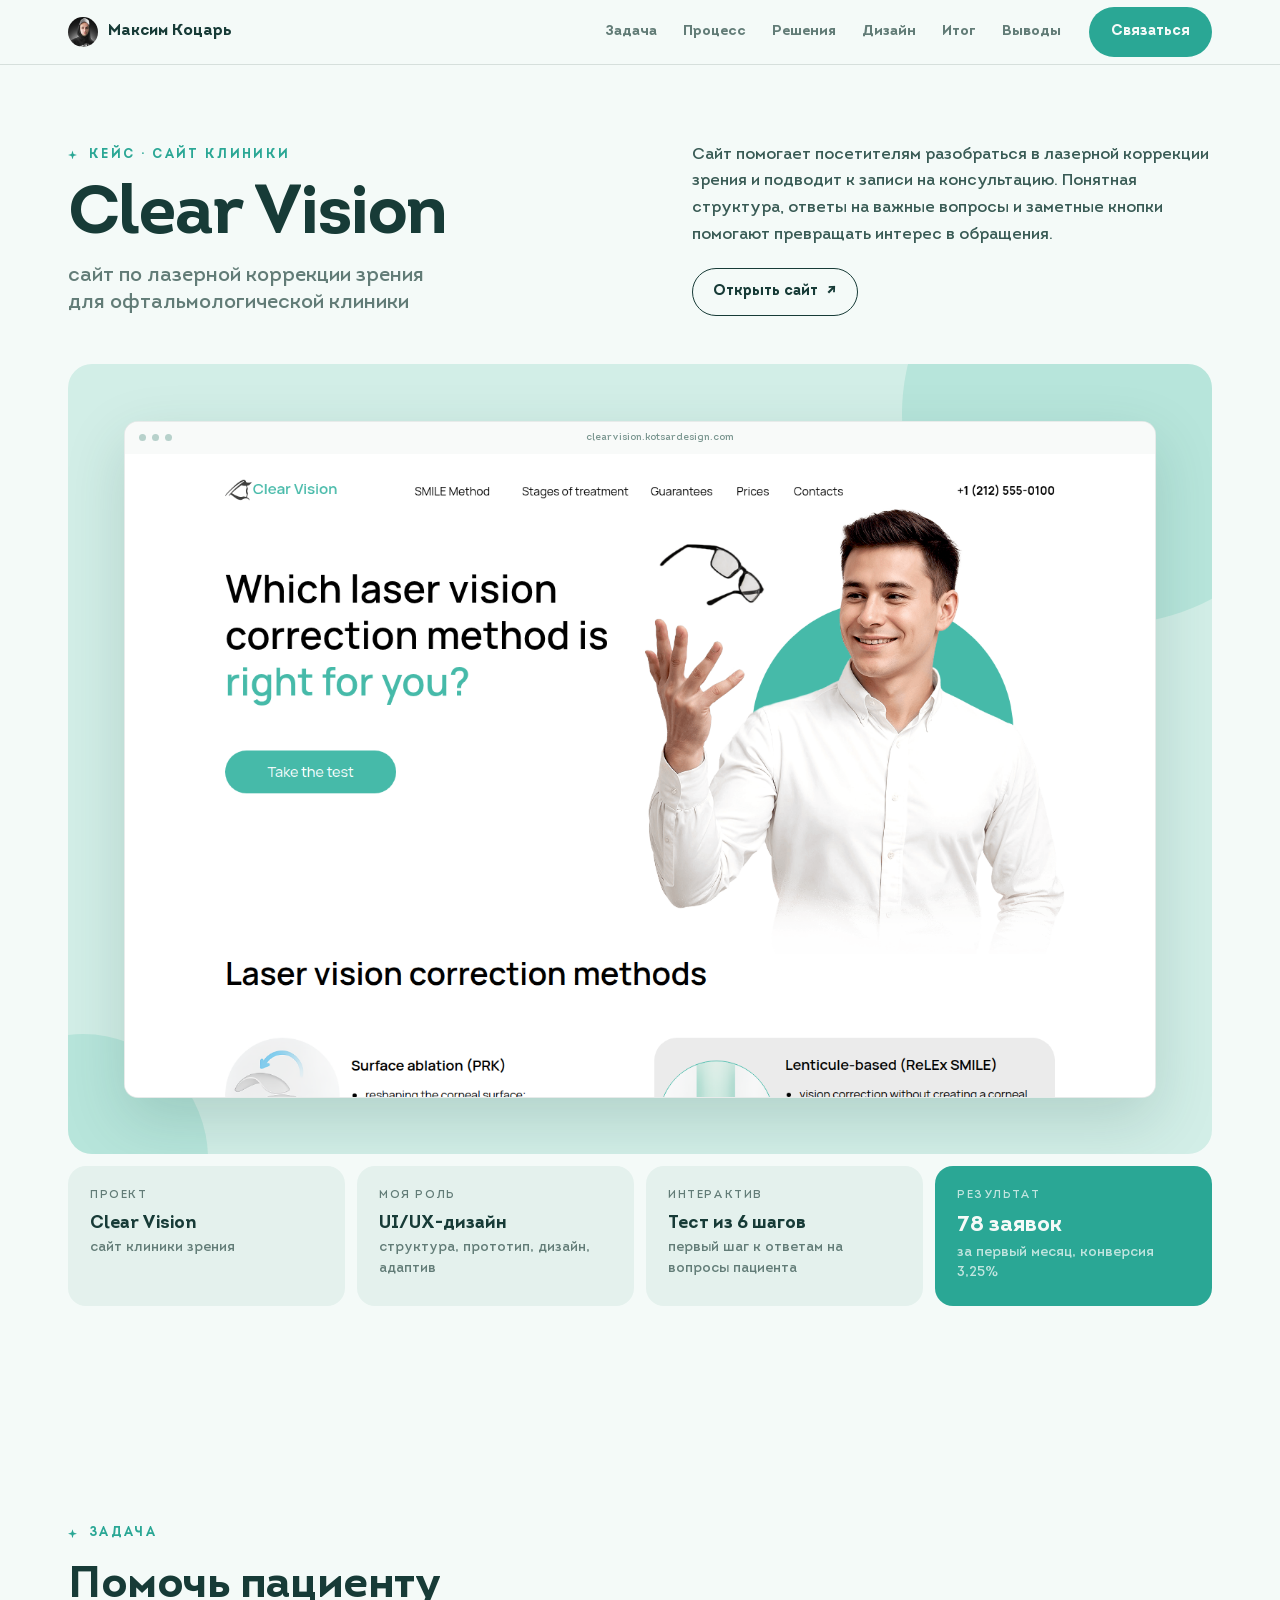
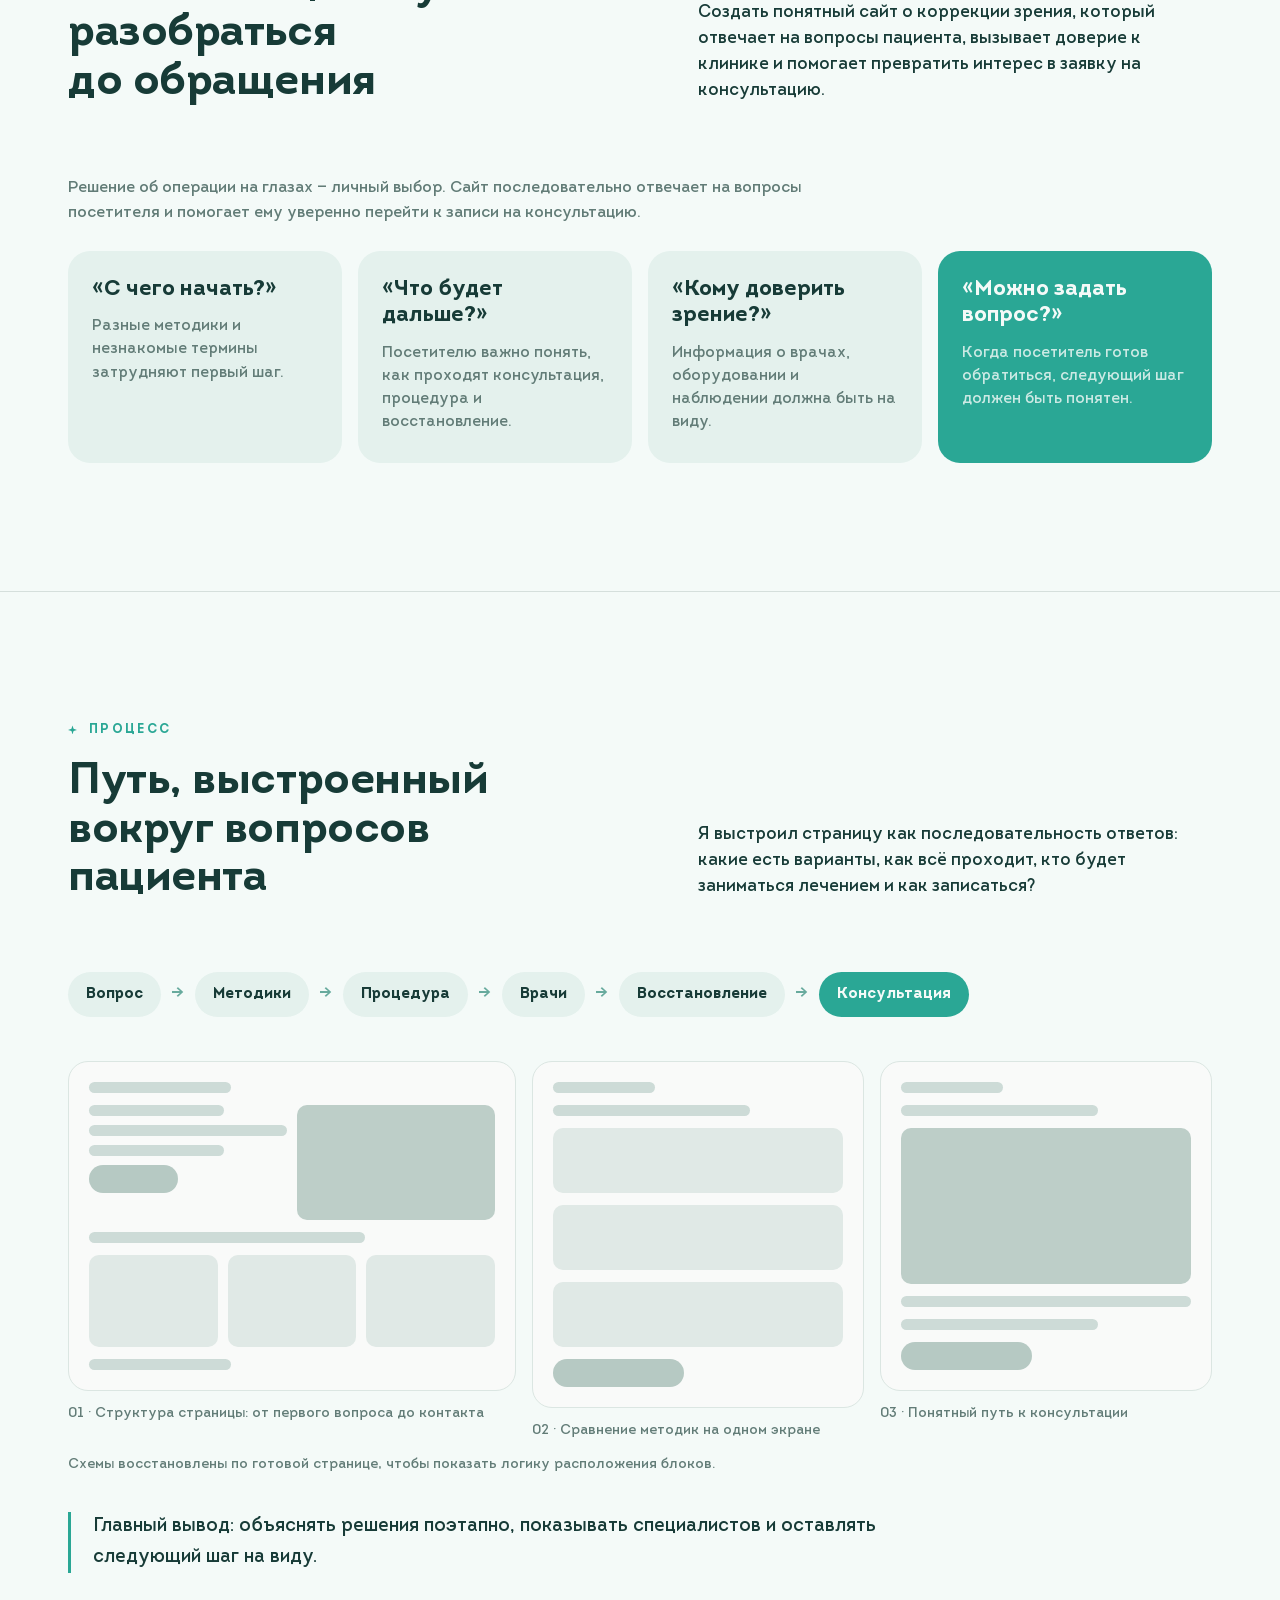
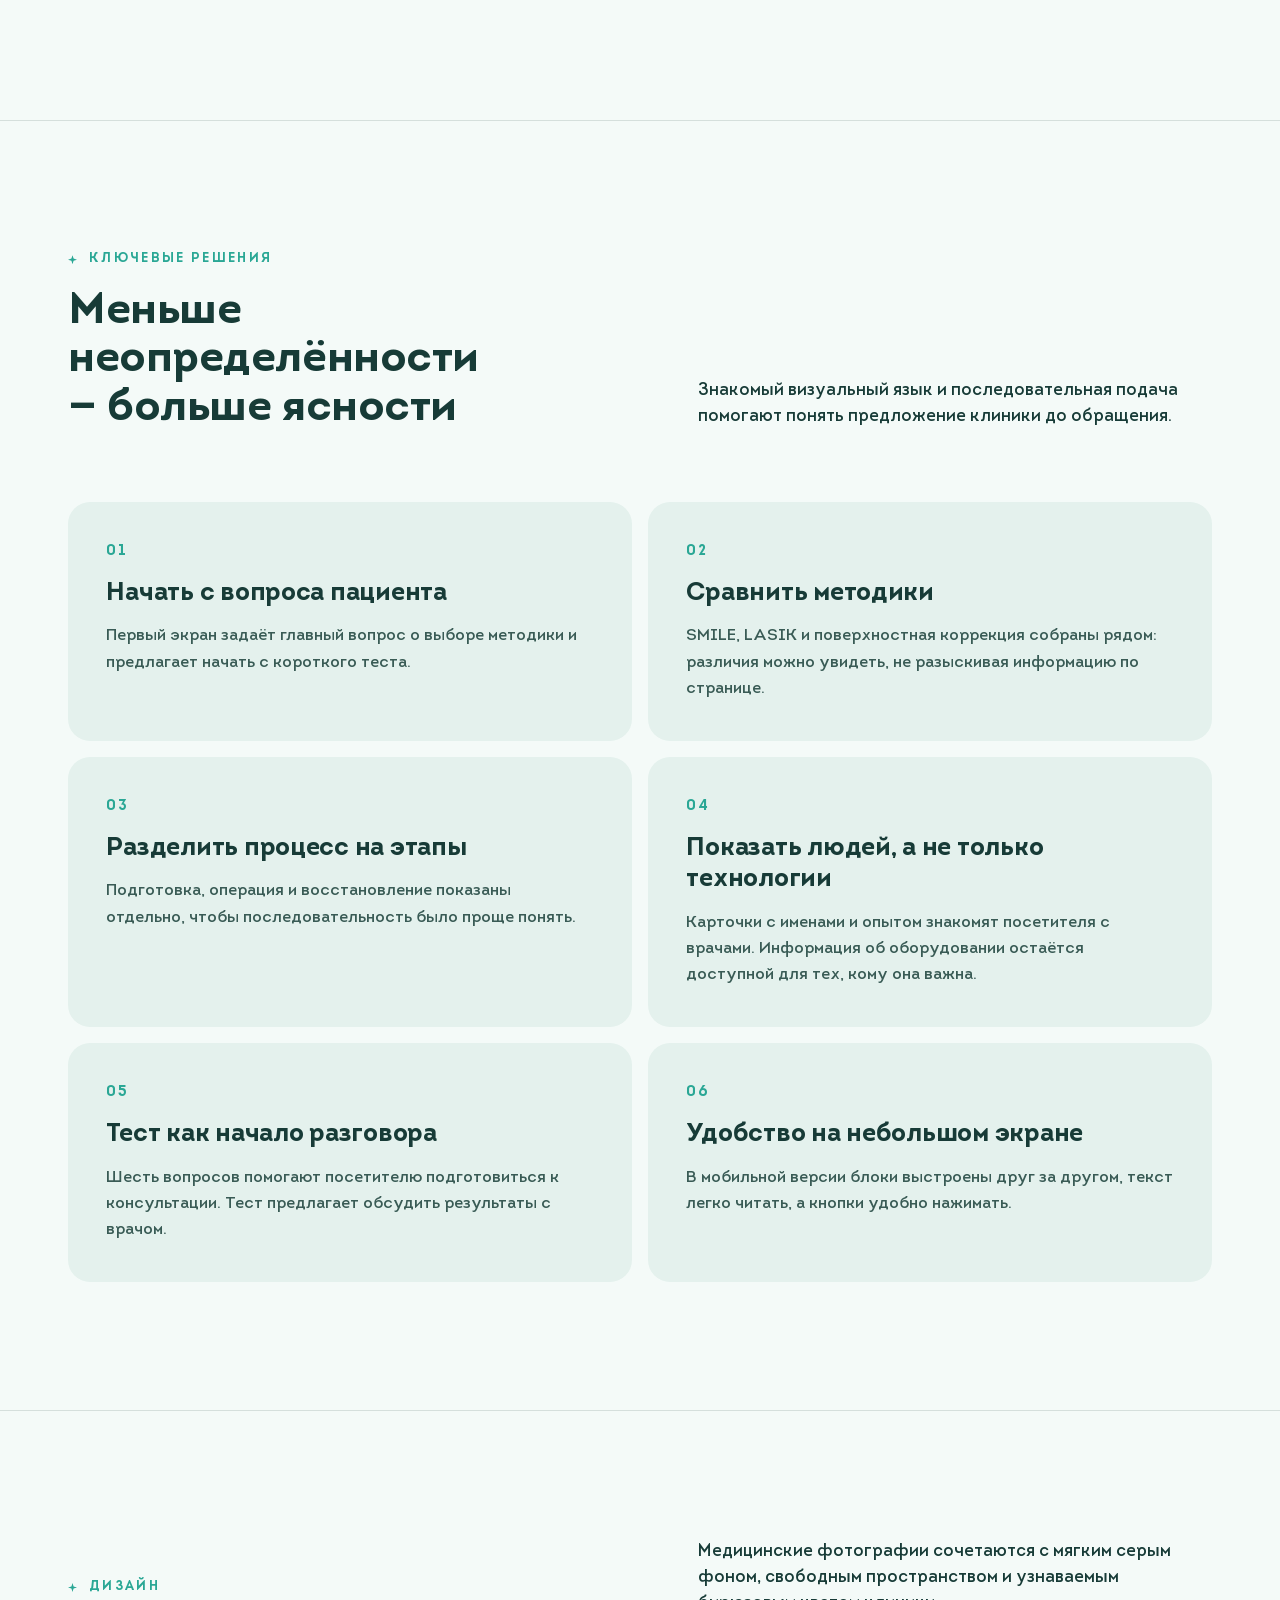
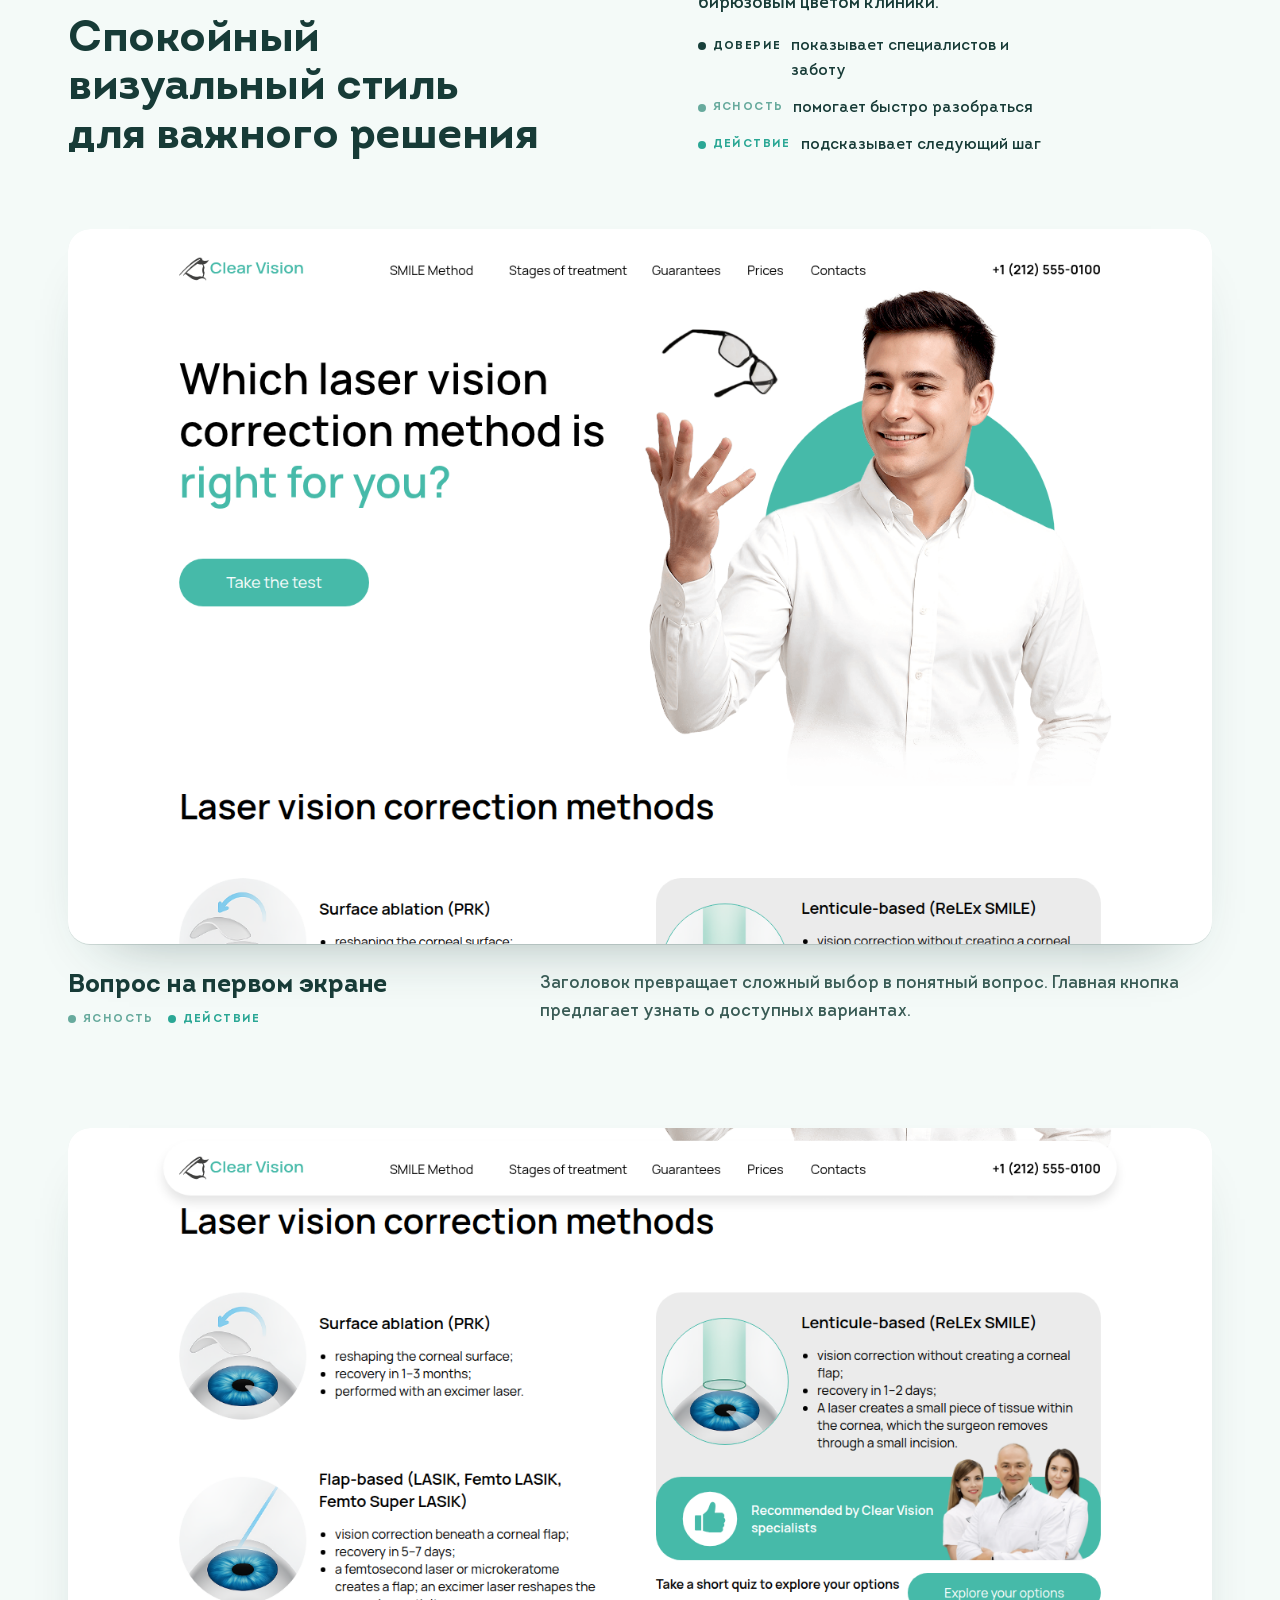
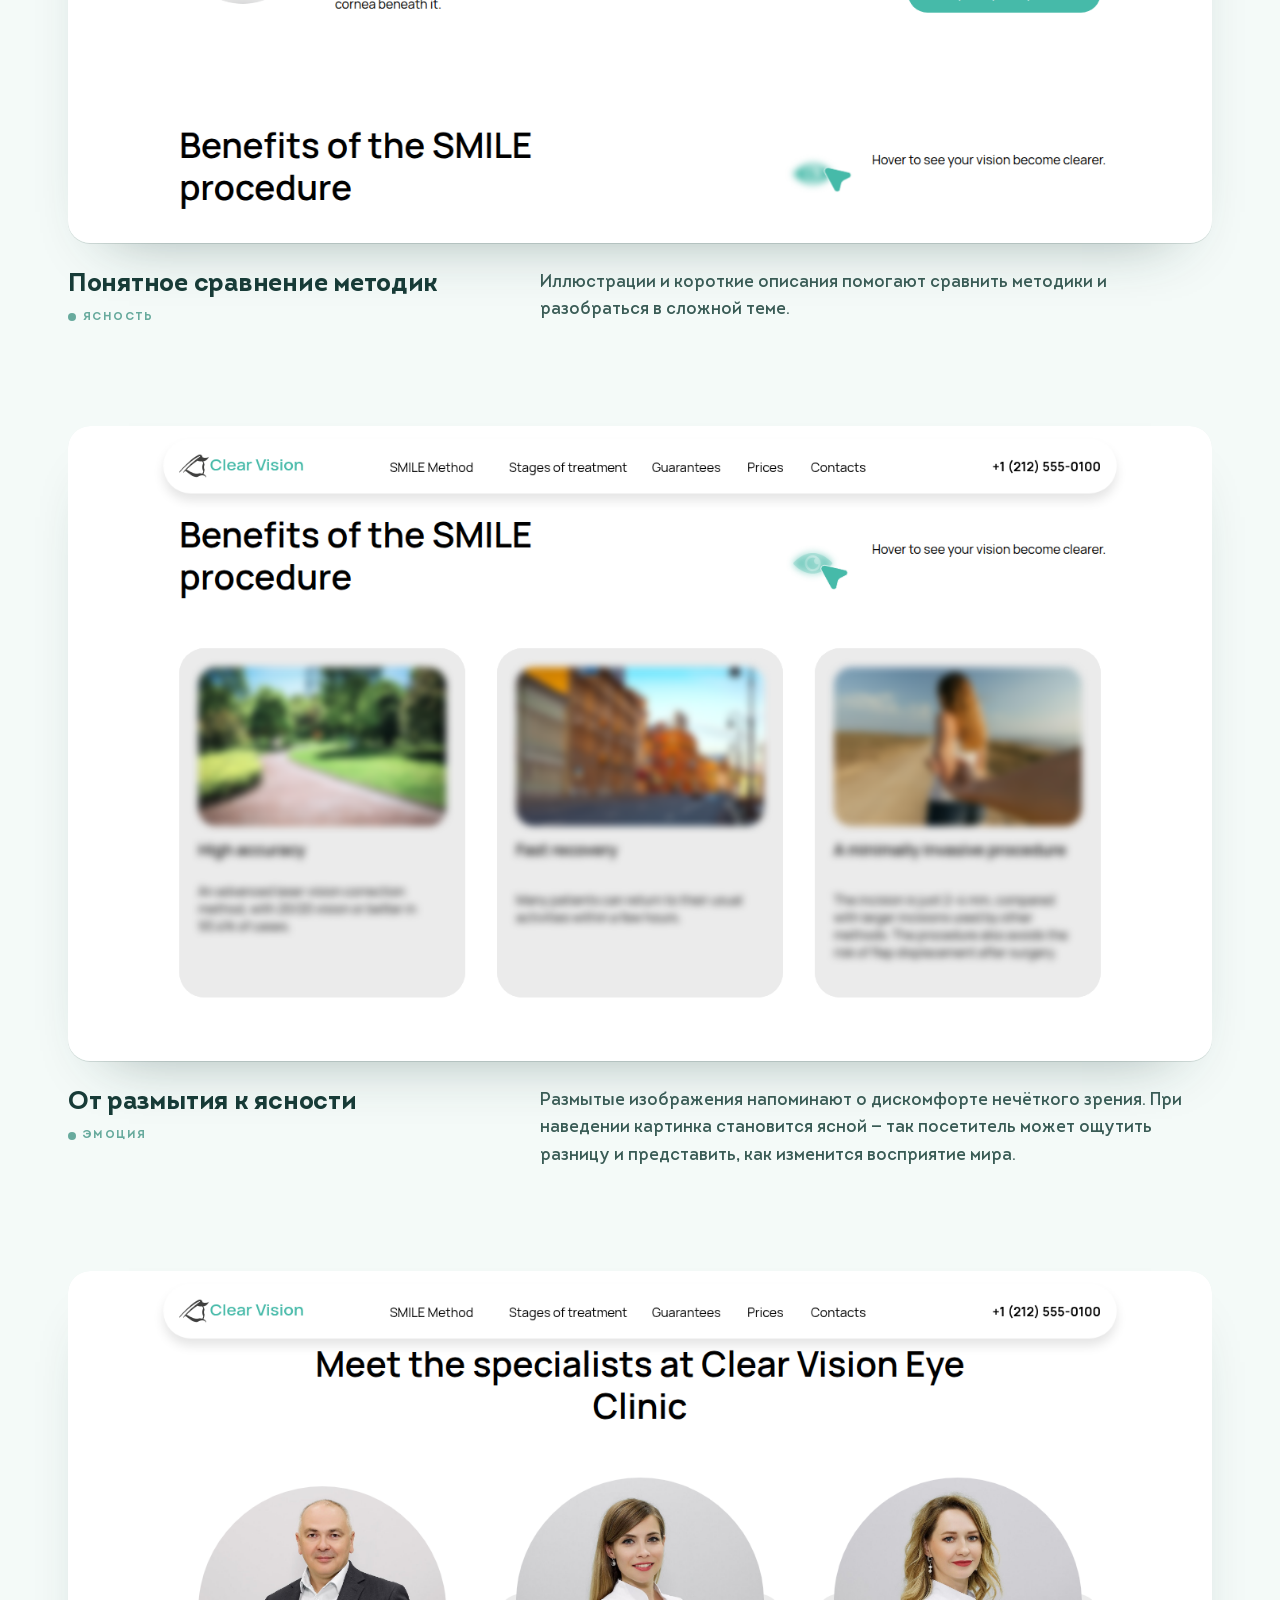
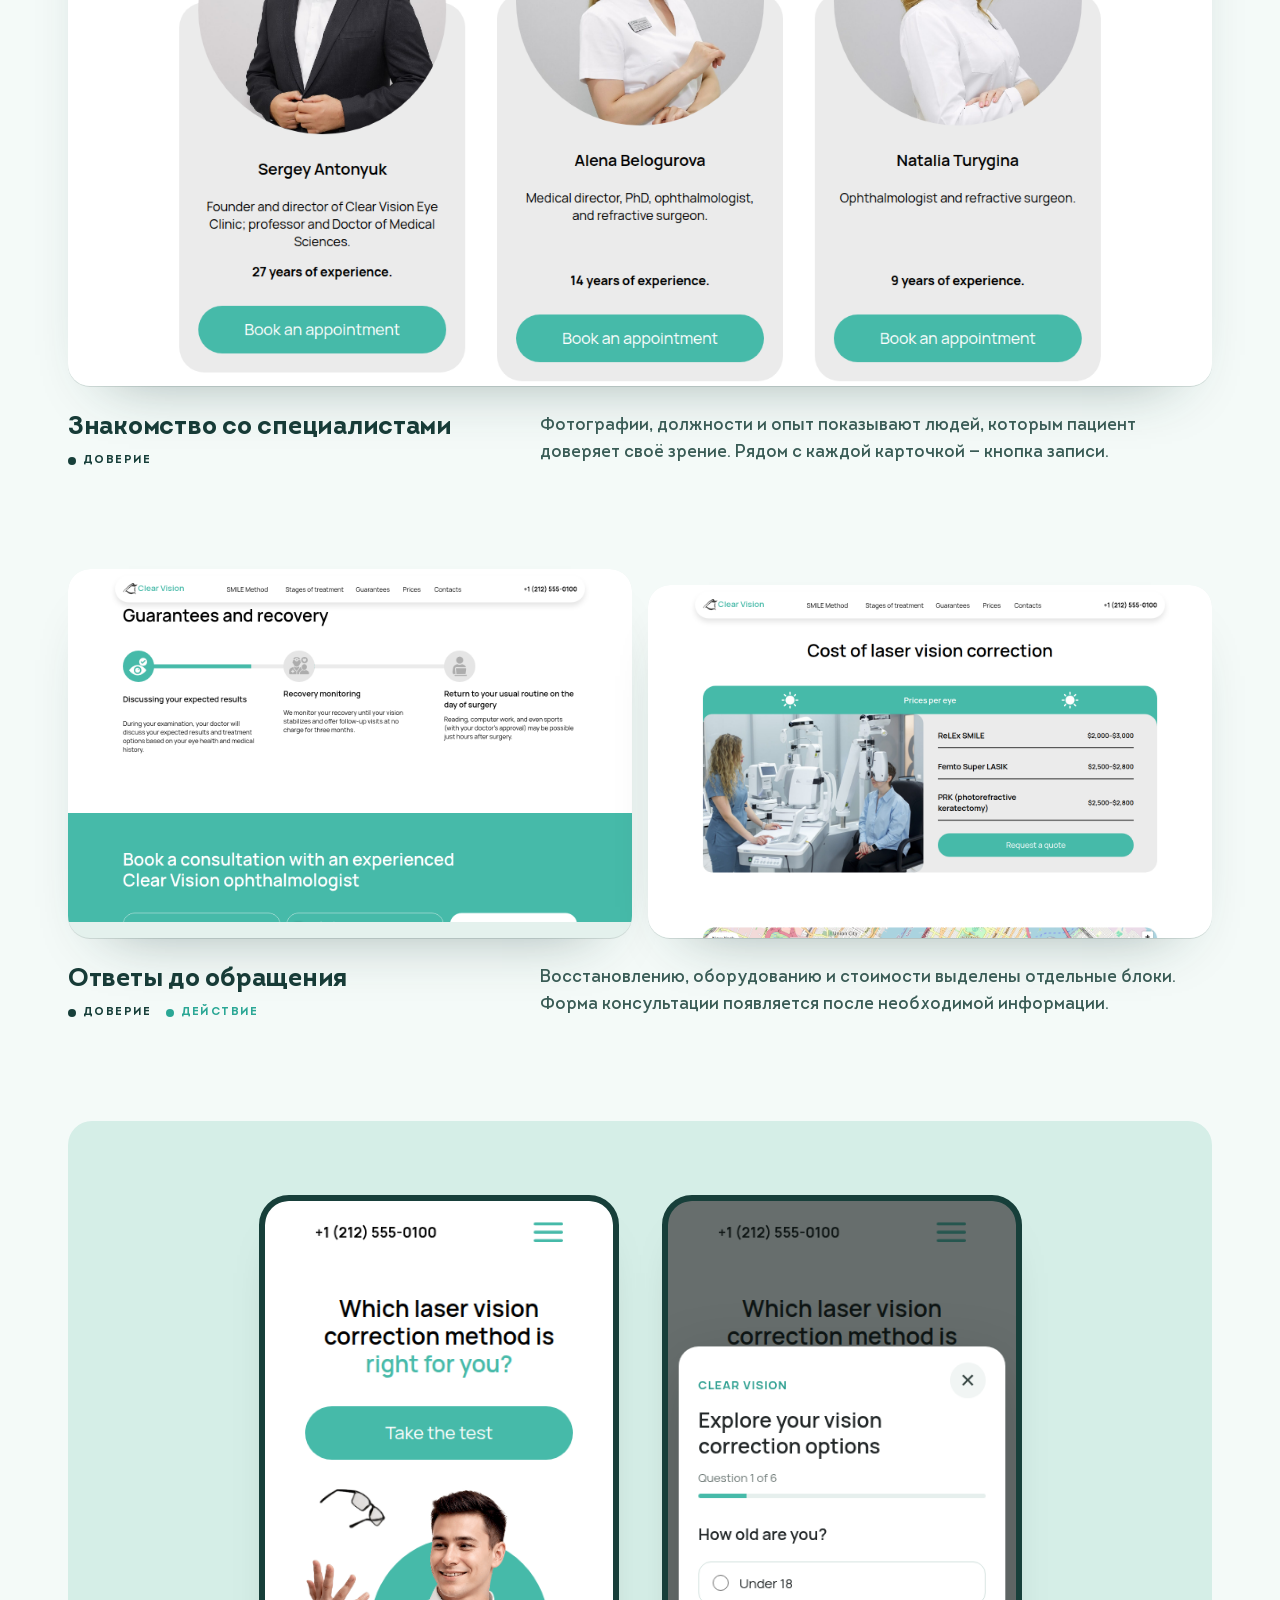
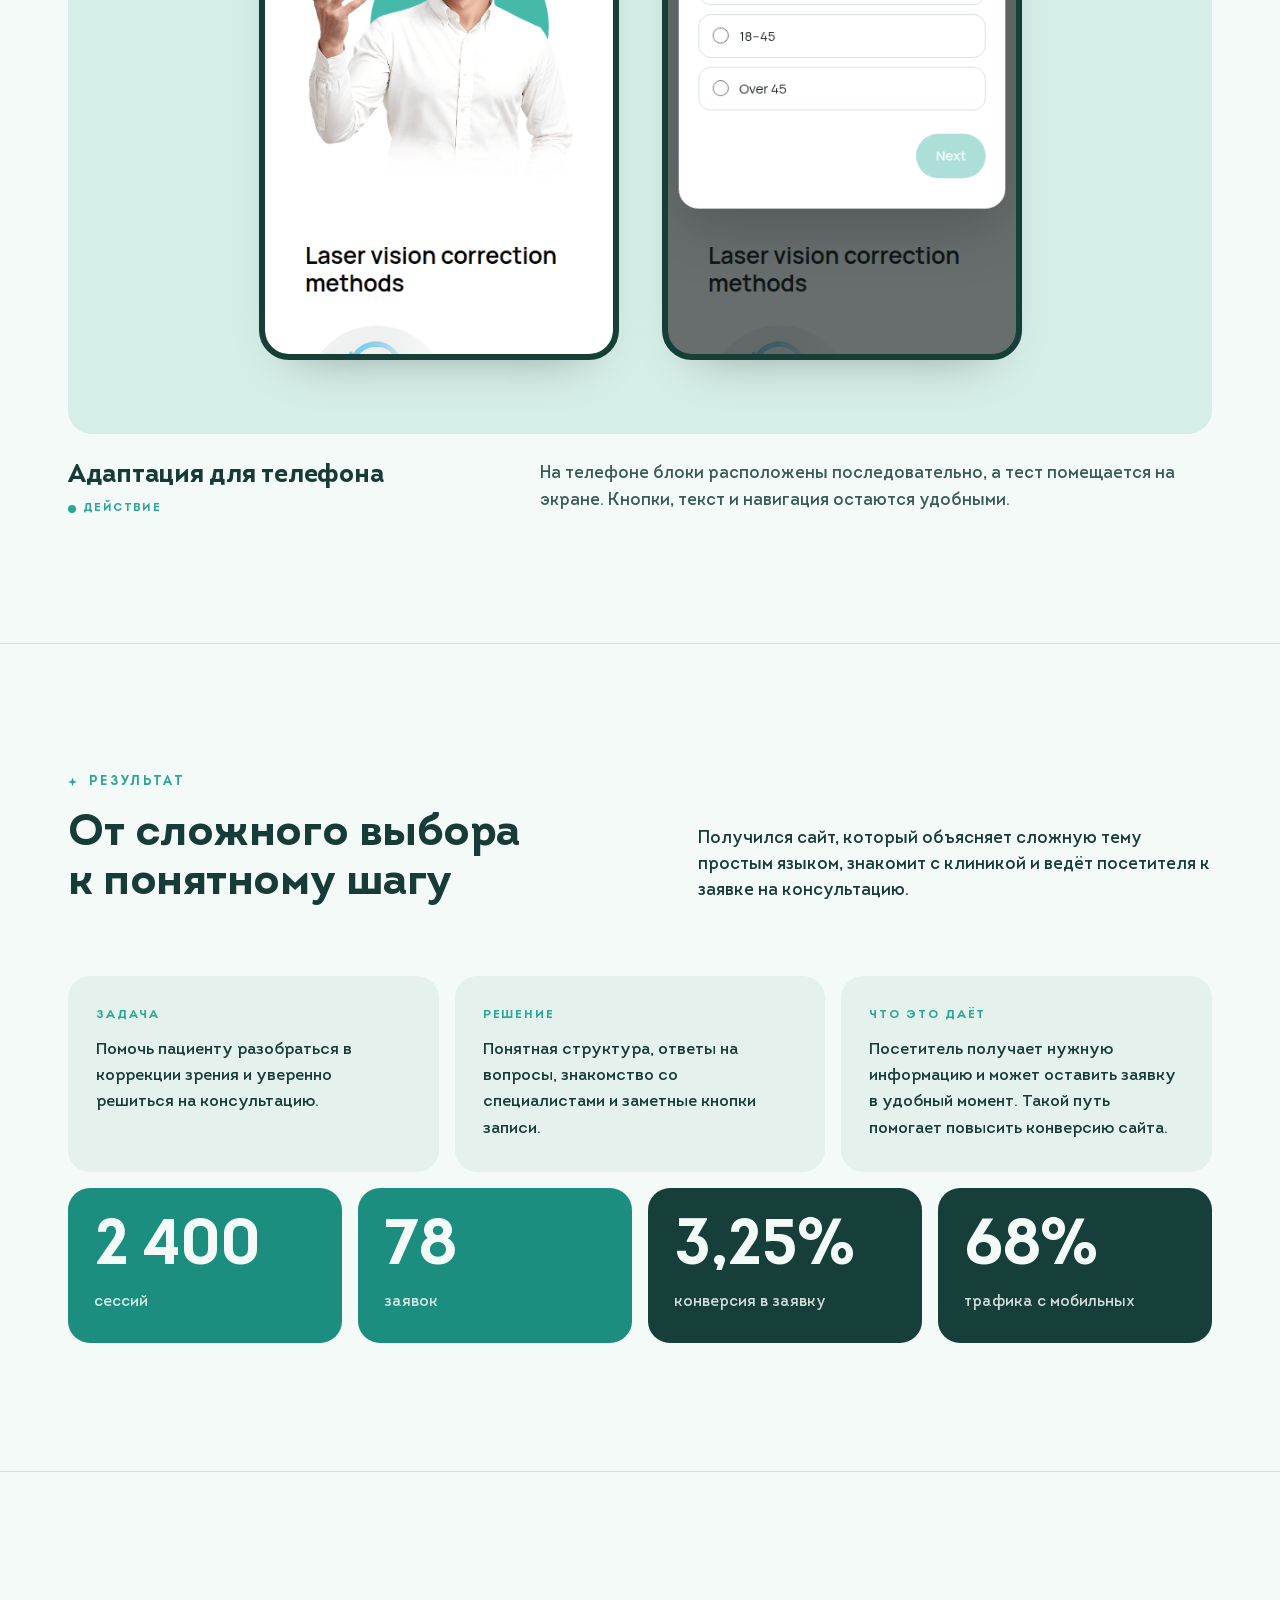
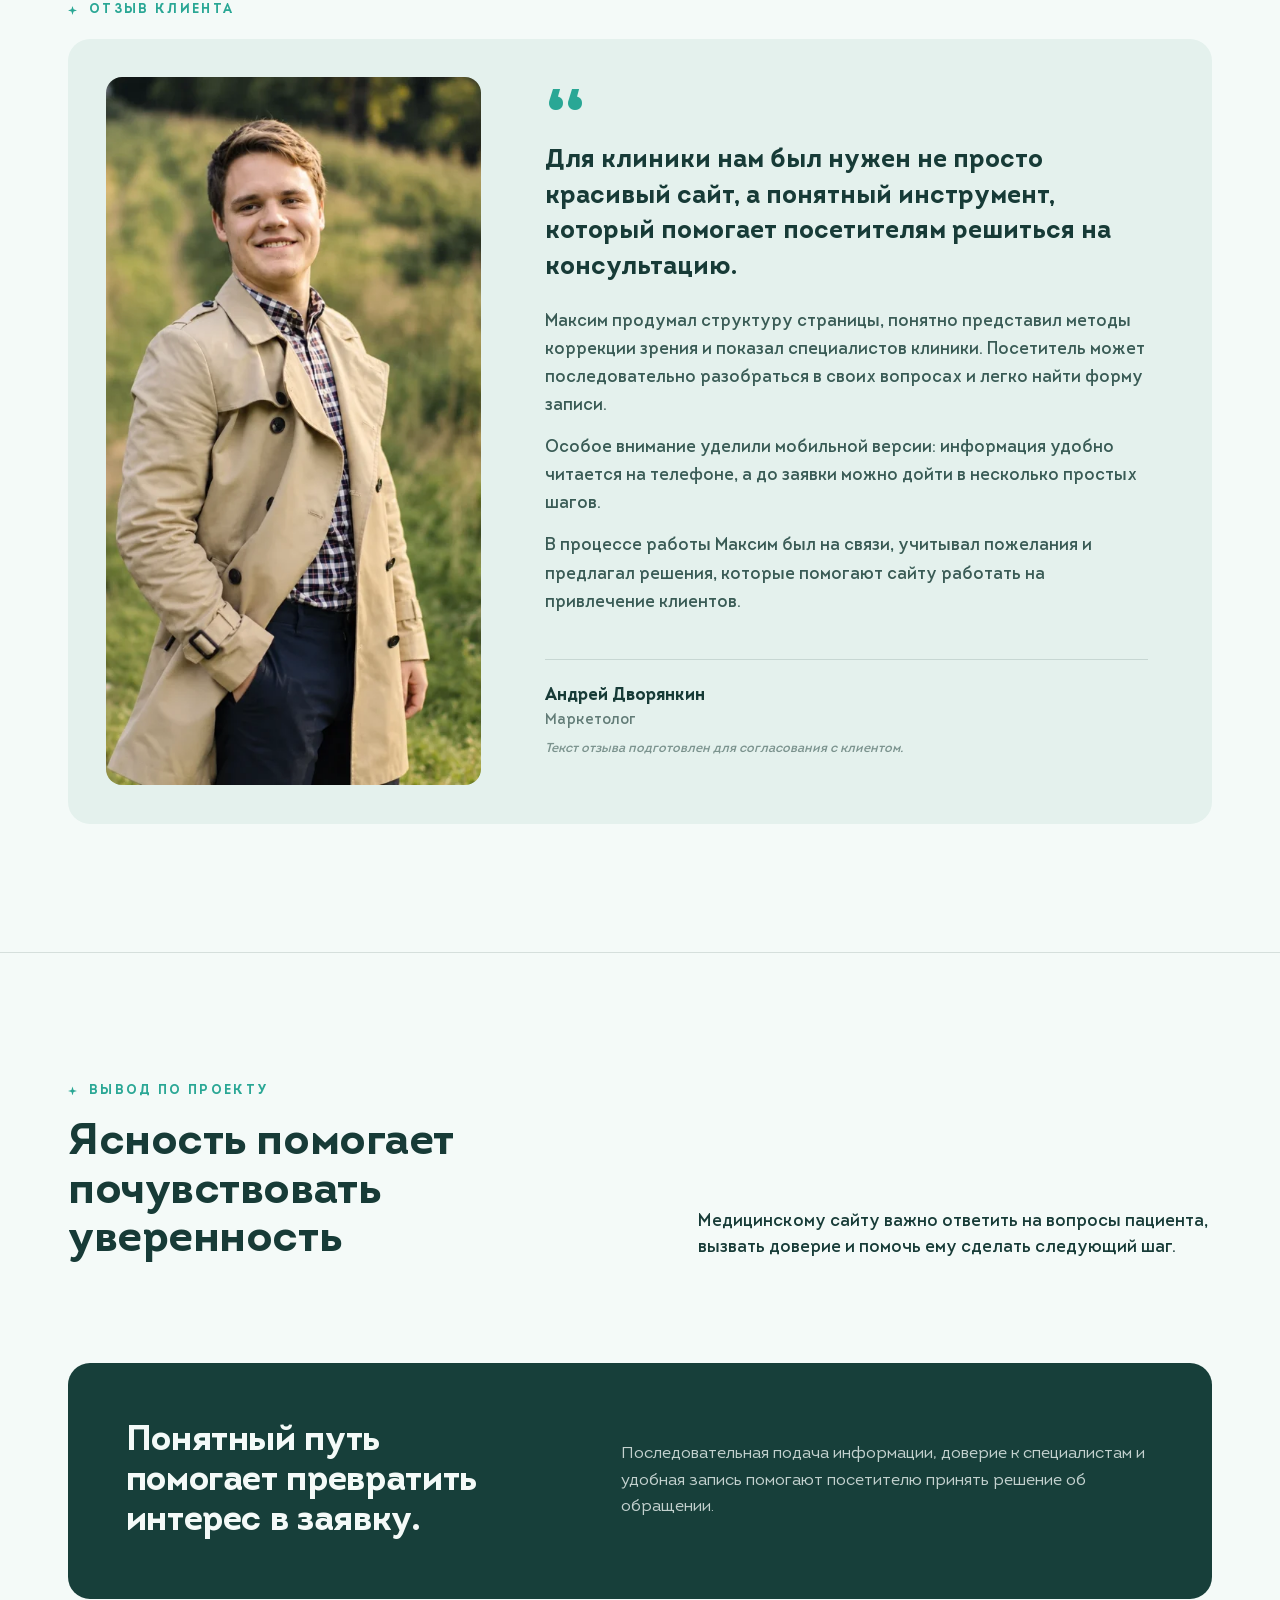
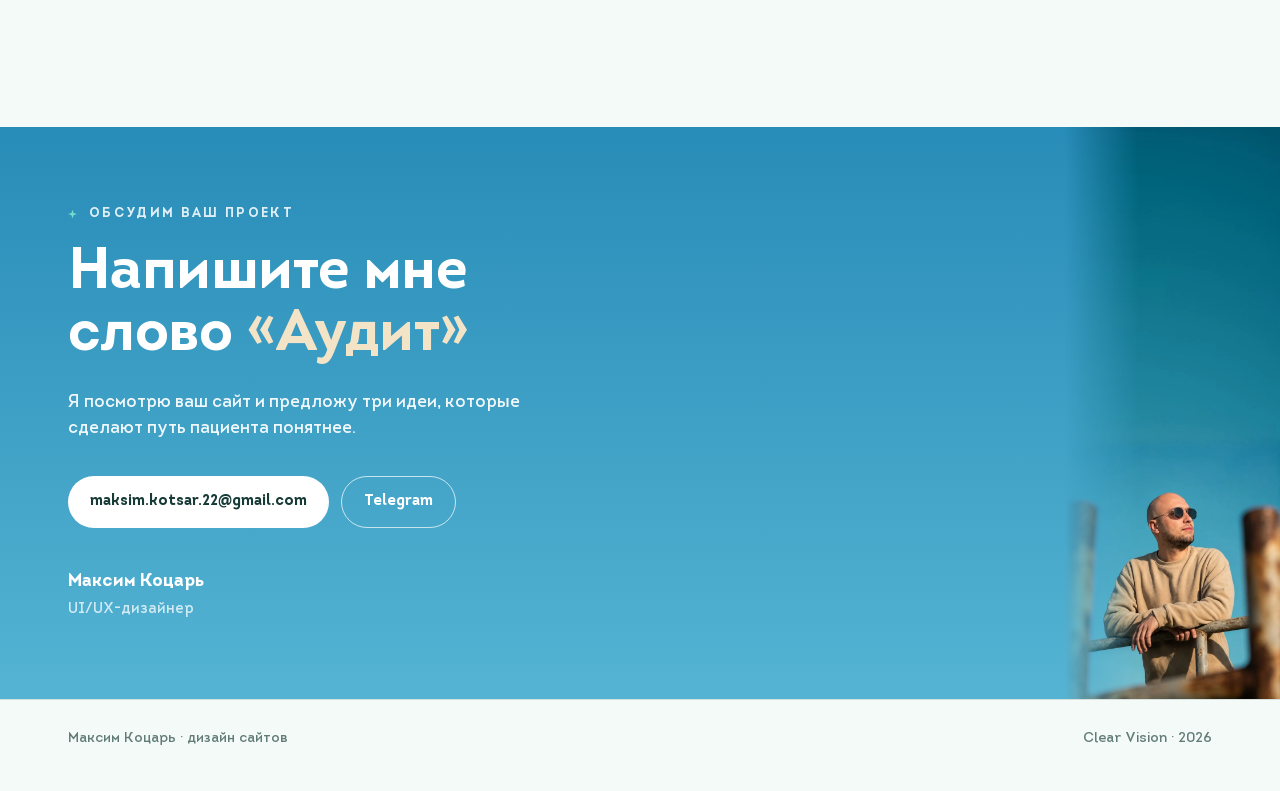
==== commit 7b42bc9e: "Update Russian case results" ====
--- a/ru/index.html
+++ b/ru/index.html
@@ -6,6 +6,6 @@
 <section id="process"><div class="wrap"><div class="sec-head"><div><div class="kicker">Процесс</div><h2>Путь, выстроенный вокруг вопросов пациента</h2></div><p class="lead">Я выстроил страницу как последовательность ответов: какие есть варианты, как всё проходит, кто будет заниматься лечением и как записаться?</p></div><div class="journey"><span>Вопрос</span><em>→</em><span>Методики</span><em>→</em><span>Процедура</span><em>→</em><span>Врачи</span><em>→</em><span>Восстановление</span><em>→</em><span>Консультация</span></div><div class="proto-grid"><figure class="proto-figure"><div class="proto-canvas"><div class="proto-bar short"></div><div class="proto-row"><div class="proto-content"><div class="proto-bar medium"></div><div class="proto-bar"></div><div class="proto-bar medium"></div><div class="proto-button"></div></div><div class="proto-box dark"></div></div><div class="proto-bar medium"></div><div class="proto-row"><div class="proto-box"></div><div class="proto-box"></div><div class="proto-box"></div></div><div class="proto-bar short"></div></div><figcaption>01 · Структура страницы: от первого вопроса до контакта</figcaption></figure><figure class="proto-figure"><div class="proto-canvas"><div class="proto-bar short"></div><div class="proto-bar medium"></div><div class="proto-box"></div><div class="proto-box"></div><div class="proto-box"></div><div class="proto-button"></div></div><figcaption>02 · Сравнение методик на одном экране</figcaption></figure><figure class="proto-figure"><div class="proto-canvas"><div class="proto-bar short"></div><div class="proto-bar medium"></div><div class="proto-box dark"></div><div class="proto-bar"></div><div class="proto-bar medium"></div><div class="proto-button"></div></div><figcaption>03 · Понятный путь к консультации</figcaption></figure></div><p class="case-note">Схемы восстановлены по готовой странице, чтобы показать логику расположения блоков.</p><p class="quote-note">Главный вывод: объяснять решения поэтапно, показывать специалистов и оставлять следующий шаг на виду.</p></div></section>
 <section id="decisions"><div class="wrap"><div class="sec-head"><div><div class="kicker">Ключевые решения</div><h2>Меньше неопределённости — больше ясности</h2></div><p class="lead">Знакомый визуальный язык и последовательная подача помогают понять предложение клиники до обращения.</p></div><div class="decisions"><article class="dec"><div class="n">01</div><h3>Начать с вопроса пациента</h3><p>Первый экран задаёт главный вопрос о выборе методики и предлагает начать с короткого теста.</p></article><article class="dec"><div class="n">02</div><h3>Сравнить методики</h3><p>SMILE, LASIK и поверхностная коррекция собраны рядом: различия можно увидеть, не разыскивая информацию по странице.</p></article><article class="dec"><div class="n">03</div><h3>Разделить процесс на этапы</h3><p>Подготовка, операция и восстановление показаны отдельно, чтобы последовательность было проще понять.</p></article><article class="dec"><div class="n">04</div><h3>Показать людей, а не только технологии</h3><p>Карточки с именами и опытом знакомят посетителя с врачами. Информация об оборудовании остаётся доступной для тех, кому она важна.</p></article><article class="dec"><div class="n">05</div><h3>Тест как начало разговора</h3><p>Шесть вопросов помогают посетителю подготовиться к консультации. Тест предлагает обсудить результаты с врачом.</p></article><article class="dec"><div class="n">06</div><h3>Удобство на небольшом экране</h3><p>В мобильной версии блоки выстроены друг за другом, текст легко читать, а кнопки удобно нажимать.</p></article></div></div></section>
 <section id="design"><div class="wrap"><div class="sec-head"><div><div class="kicker">Дизайн</div><h2>Спокойный визуальный стиль для важного решения</h2></div><div><p class="lead">Медицинские фотографии сочетаются с мягким серым фоном, свободным пространством и узнаваемым бирюзовым цветом клиники.</p><div class="legend"><div><span class="tag t-trust">Доверие</span> показывает специалистов и заботу</div><div><span class="tag t-want">Ясность</span> помогает быстро разобраться</div><div><span class="tag t-buy">Действие</span> подсказывает следующий шаг</div></div></div></div><figure class="shot"><div class="media"><img src="../assets/img/desktop-hero.png?v=2" alt="Первый экран сайта Clear Vision с кнопкой теста" loading="lazy" width="1440" height="900"></div><figcaption class="cap"><h3>Вопрос на первом экране<span class="tags"><span class="tag t-want">Ясность</span><span class="tag t-buy">Действие</span></span></h3><p>Заголовок превращает сложный выбор в понятный вопрос. Главная кнопка предлагает узнать о доступных вариантах.</p></figcaption></figure><figure class="shot"><div class="media"><img src="../assets/img/methods.png?v=2" alt="Сравнение методов коррекции зрения" loading="lazy" width="1440" height="900"></div><figcaption class="cap"><h3>Понятное сравнение методик<span class="tags"><span class="tag t-want">Ясность</span></span></h3><p>Иллюстрации и короткие описания помогают сравнить методики и разобраться в сложной теме.</p></figcaption></figure><figure class="shot"><div class="media"><img src="../assets/img/benefits.png" alt="Интерактивные карточки с размытым изображением в разделе преимуществ SMILE" loading="lazy" width="1440" height="800"></div><figcaption class="cap"><h3>От размытия к ясности<span class="tags"><span class="tag t-want">Эмоция</span></span></h3><p>Размытые изображения напоминают о дискомфорте нечёткого зрения. При наведении картинка становится ясной — так посетитель может ощутить разницу и представить, как изменится восприятие мира.</p></figcaption></figure><figure class="shot"><div class="media"><img src="../assets/img/doctors.png?v=2" alt="Карточки специалистов и кнопки записи" loading="lazy" width="1440" height="900"></div><figcaption class="cap"><h3>Знакомство со специалистами<span class="tags"><span class="tag t-trust">Доверие</span></span></h3><p>Фотографии, должности и опыт показывают людей, которым пациент доверяет своё зрение. Рядом с каждой карточкой — кнопка записи.</p></figcaption></figure><figure class="shot"><div class="showcase-pair"><div class="media"><img src="../assets/img/recovery.png?v=2" alt="Информация о восстановлении и форма консультации" loading="lazy" width="1440" height="900"></div><div class="media"><img src="../assets/img/price.png?v=2" alt="Раздел стоимости коррекции зрения" loading="lazy" width="1440" height="900"></div></div><figcaption class="cap"><h3>Ответы до обращения<span class="tags"><span class="tag t-trust">Доверие</span><span class="tag t-buy">Действие</span></span></h3><p>Восстановлению, оборудованию и стоимости выделены отдельные блоки. Форма консультации появляется после необходимой информации.</p></figcaption></figure><figure class="shot"><div class="mobile-stage"><div class="phones"><div class="phone"><img src="../assets/img/mobile-hero.png?v=2" alt="Главная страница на телефоне" loading="lazy" width="390" height="844"></div><div class="phone"><img src="../assets/img/mobile-quiz.png?v=2" alt="Тест на телефоне" loading="lazy" width="390" height="844"></div></div></div><figcaption class="cap"><h3>Адаптация для телефона<span class="tags"><span class="tag t-buy">Действие</span></span></h3><p>На телефоне блоки расположены последовательно, а тест помещается на экране. Кнопки, текст и навигация остаются удобными.</p></figcaption></figure></div></section>
-<section id="result"><div class="wrap"><div class="sec-head"><div><div class="kicker">Результат</div><h2>От сложного выбора к понятному шагу</h2></div><p class="lead">Получился сайт, который объясняет сложную тему простым языком, знакомит с клиникой и ведёт посетителя к заявке на консультацию.</p></div><div class="ba"><div><small>Задача</small><p>Помочь пациенту разобраться в коррекции зрения и уверенно решиться на консультацию.</p></div><div><small>Решение</small><p>Понятная структура, ответы на вопросы, знакомство со специалистами и заметные кнопки записи.</p></div><div><small>Что это даёт</small><p>Посетитель получает нужную информацию и может оставить заявку в удобный момент. Такой путь помогает повысить конверсию сайта.</p></div></div><div class="stats"><div class="stat"><b>2 400</b><span>сессий</span></div><div class="stat"><b>78</b><span>заявок</span></div><div class="stat"><b>3,25%</b><span>конверсия в заявку</span></div><div class="stat"><b>68%</b><span>трафика с мобильных</span></div></div><p class="demo-note"><strong>Демонстрационные данные:</strong> эти цифры вымышлены и показывают формат будущего отчёта. Реальные результаты не измерялись.</p></div></section>
+<section id="result"><div class="wrap"><div class="sec-head"><div><div class="kicker">Результат</div><h2>От сложного выбора к понятному шагу</h2></div><p class="lead">Получился сайт, который объясняет сложную тему простым языком, знакомит с клиникой и ведёт посетителя к заявке на консультацию.</p></div><div class="ba"><div><small>Задача</small><p>Помочь пациенту разобраться в коррекции зрения и уверенно решиться на консультацию.</p></div><div><small>Решение</small><p>Понятная структура, ответы на вопросы, знакомство со специалистами и заметные кнопки записи.</p></div><div><small>Что это даёт</small><p>Посетитель получает нужную информацию и может оставить заявку в удобный момент. Такой путь помогает повысить конверсию сайта.</p></div></div><div class="stats"><div class="stat"><b>2 400</b><span>сессий</span></div><div class="stat"><b>78</b><span>заявок</span></div><div class="stat"><b>3,25%</b><span>конверсия в заявку</span></div><div class="stat"><b>68%</b><span>трафика с мобильных</span></div></div></div></section>
 <section id="review"><div class="wrap"><div class="kicker">Отзыв клиента</div><figure class="review"><div class="review-photo"><img src="../assets/img/review-andrey.webp" alt="Андрей Дворянкин" width="800" height="960" loading="lazy"></div><div><div class="q-mark" aria-hidden="true">“</div><blockquote><p class="q-lead">Для клиники нам был нужен не просто красивый сайт, а понятный инструмент, который помогает посетителям решиться на консультацию.</p><p>Максим продумал структуру страницы, понятно представил методы коррекции зрения и показал специалистов клиники. Посетитель может последовательно разобраться в своих вопросах и легко найти форму записи.</p><p>Особое внимание уделили мобильной версии: информация удобно читается на телефоне, а до заявки можно дойти в несколько простых шагов.</p><p>В процессе работы Максим был на связи, учитывал пожелания и предлагал решения, которые помогают сайту работать на привлечение клиентов.</p></blockquote><div class="who"><b>Андрей Дворянкин</b>Маркетолог<span class="tr">Текст отзыва подготовлен для согласования с клиентом.</span></div></div></figure></div></section><section id="reflection"><div class="wrap"><div class="sec-head"><div><div class="kicker">Вывод по проекту</div><h2>Ясность помогает почувствовать уверенность</h2></div><p class="lead">Медицинскому сайту важно ответить на вопросы пациента, вызвать доверие и помочь ему сделать следующий шаг.</p></div><div class="motion-note"><h3>Понятный путь помогает превратить интерес в заявку.</h3><p>Последовательная подача информации, доверие к специалистам и удобная запись помогают посетителю принять решение об обращении.</p></div></div></section>
 <section id="contact" class="contact"><picture class="contact-bg"><source media="(max-width:860px)" srcset="../assets/img/contact-mobile.webp" width="751" height="2000"><img src="../assets/img/contact-desktop.webp" alt="Максим Коцарь" width="1672" height="941" loading="lazy"></picture><div class="wrap contact-grid"><div class="cta"><div class="kicker">Обсудим ваш проект</div><h2>Напишите мне слово <em>«Аудит»</em></h2><p class="lead">Я посмотрю ваш сайт и предложу три идеи, которые сделают путь пациента понятнее.</p><div class="links"><a class="btn" href="mailto:maksim.kotsar.22@gmail.com?subject=%D0%90%D1%83%D0%B4%D0%B8%D1%82">maksim.kotsar.22@gmail.com</a><a class="btn ghost" href="https://t.me/maksimkotsar" target="_blank" rel="noopener">Telegram</a></div><p class="sign"><b>Максим Коцарь</b>UI/UX-дизайнер</p></div></div></section></main><footer><div class="wrap"><span>Максим Коцарь · дизайн сайтов</span><span>Clear Vision · 2026</span></div></footer><script src="script.js" defer></script></body></html>
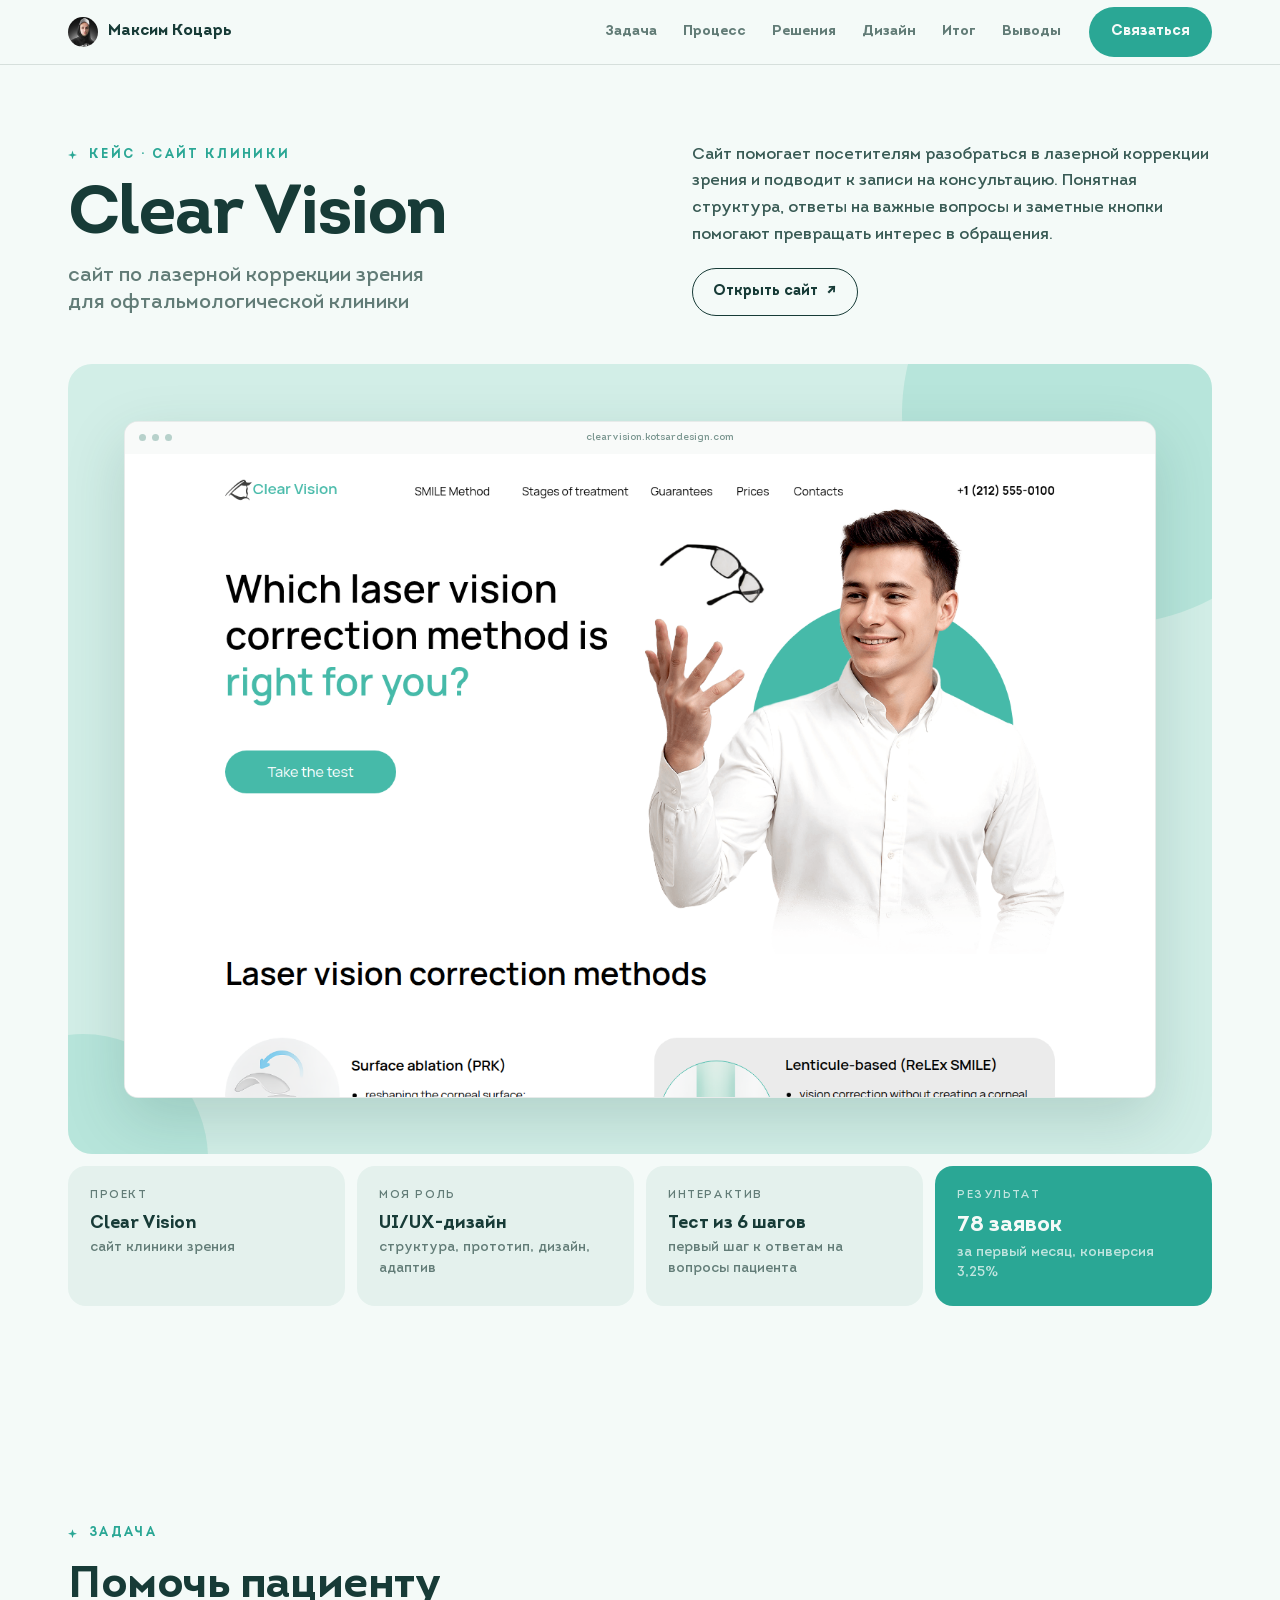
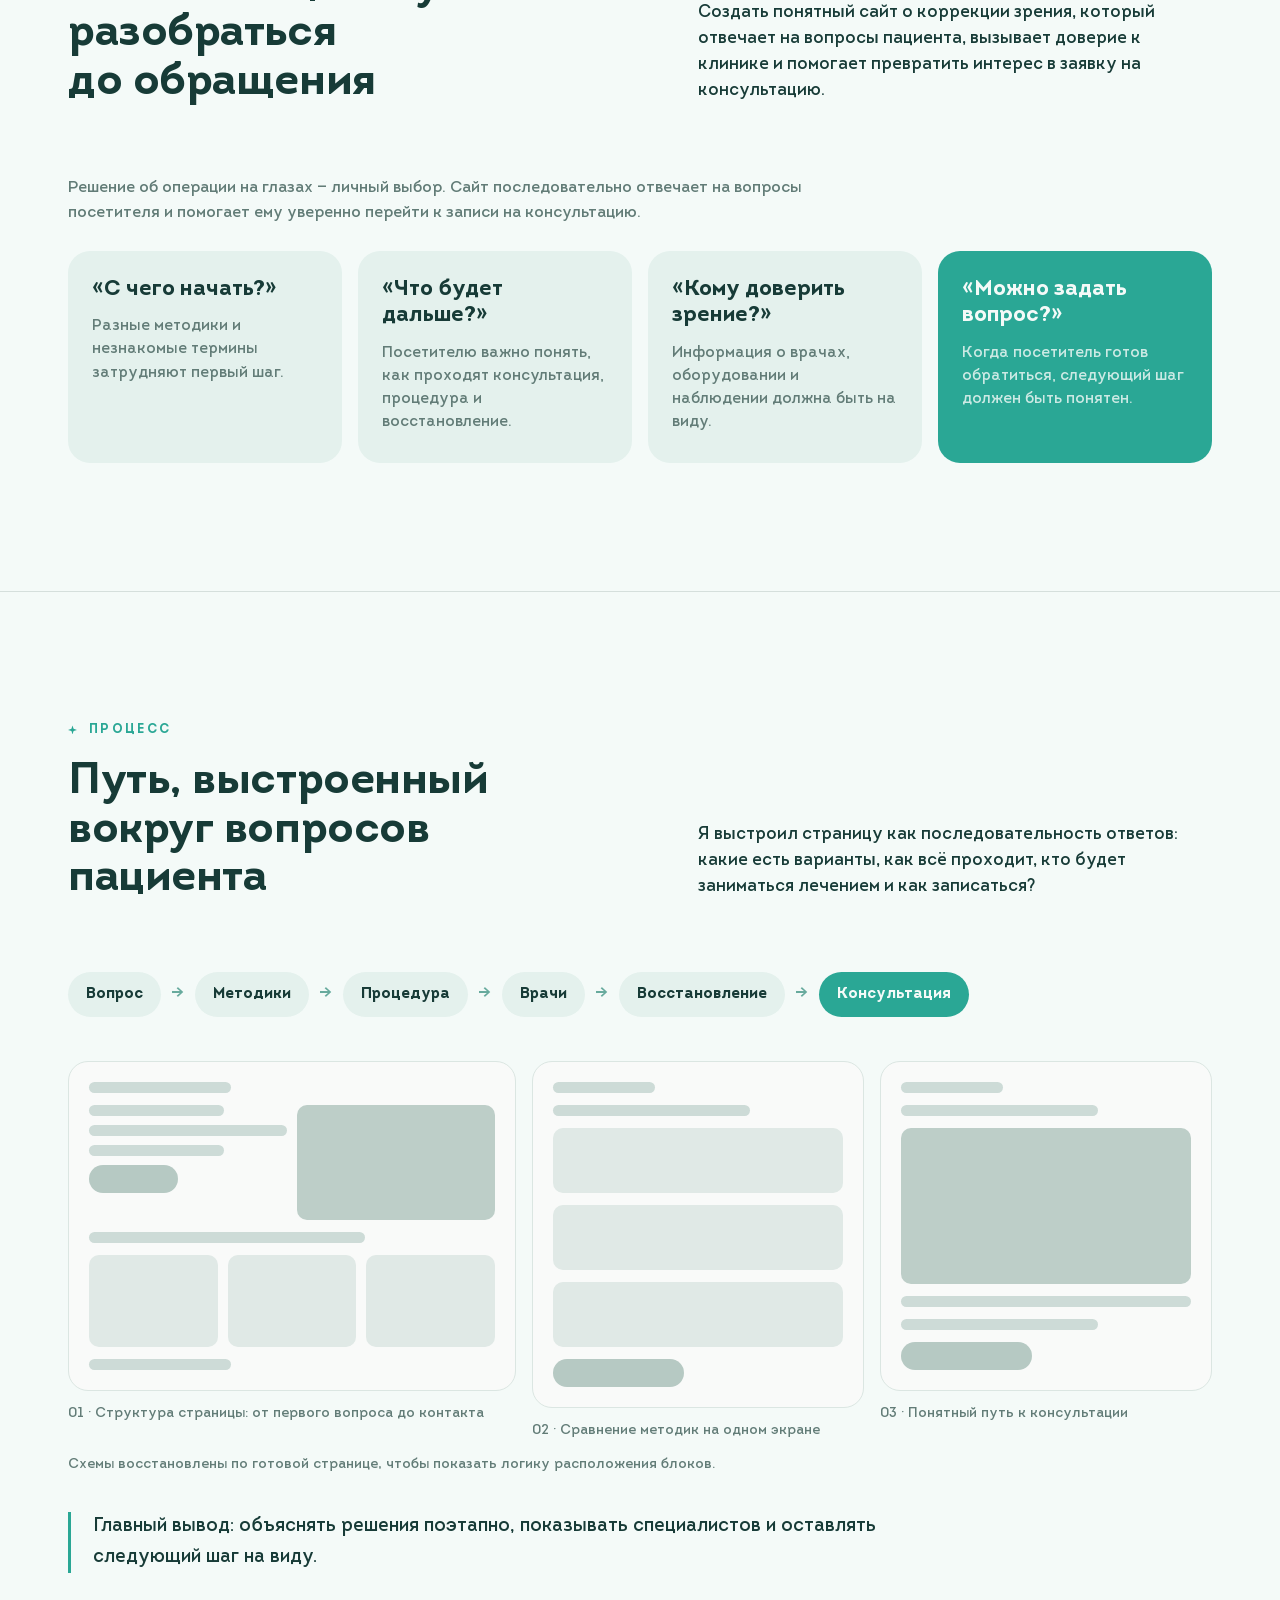
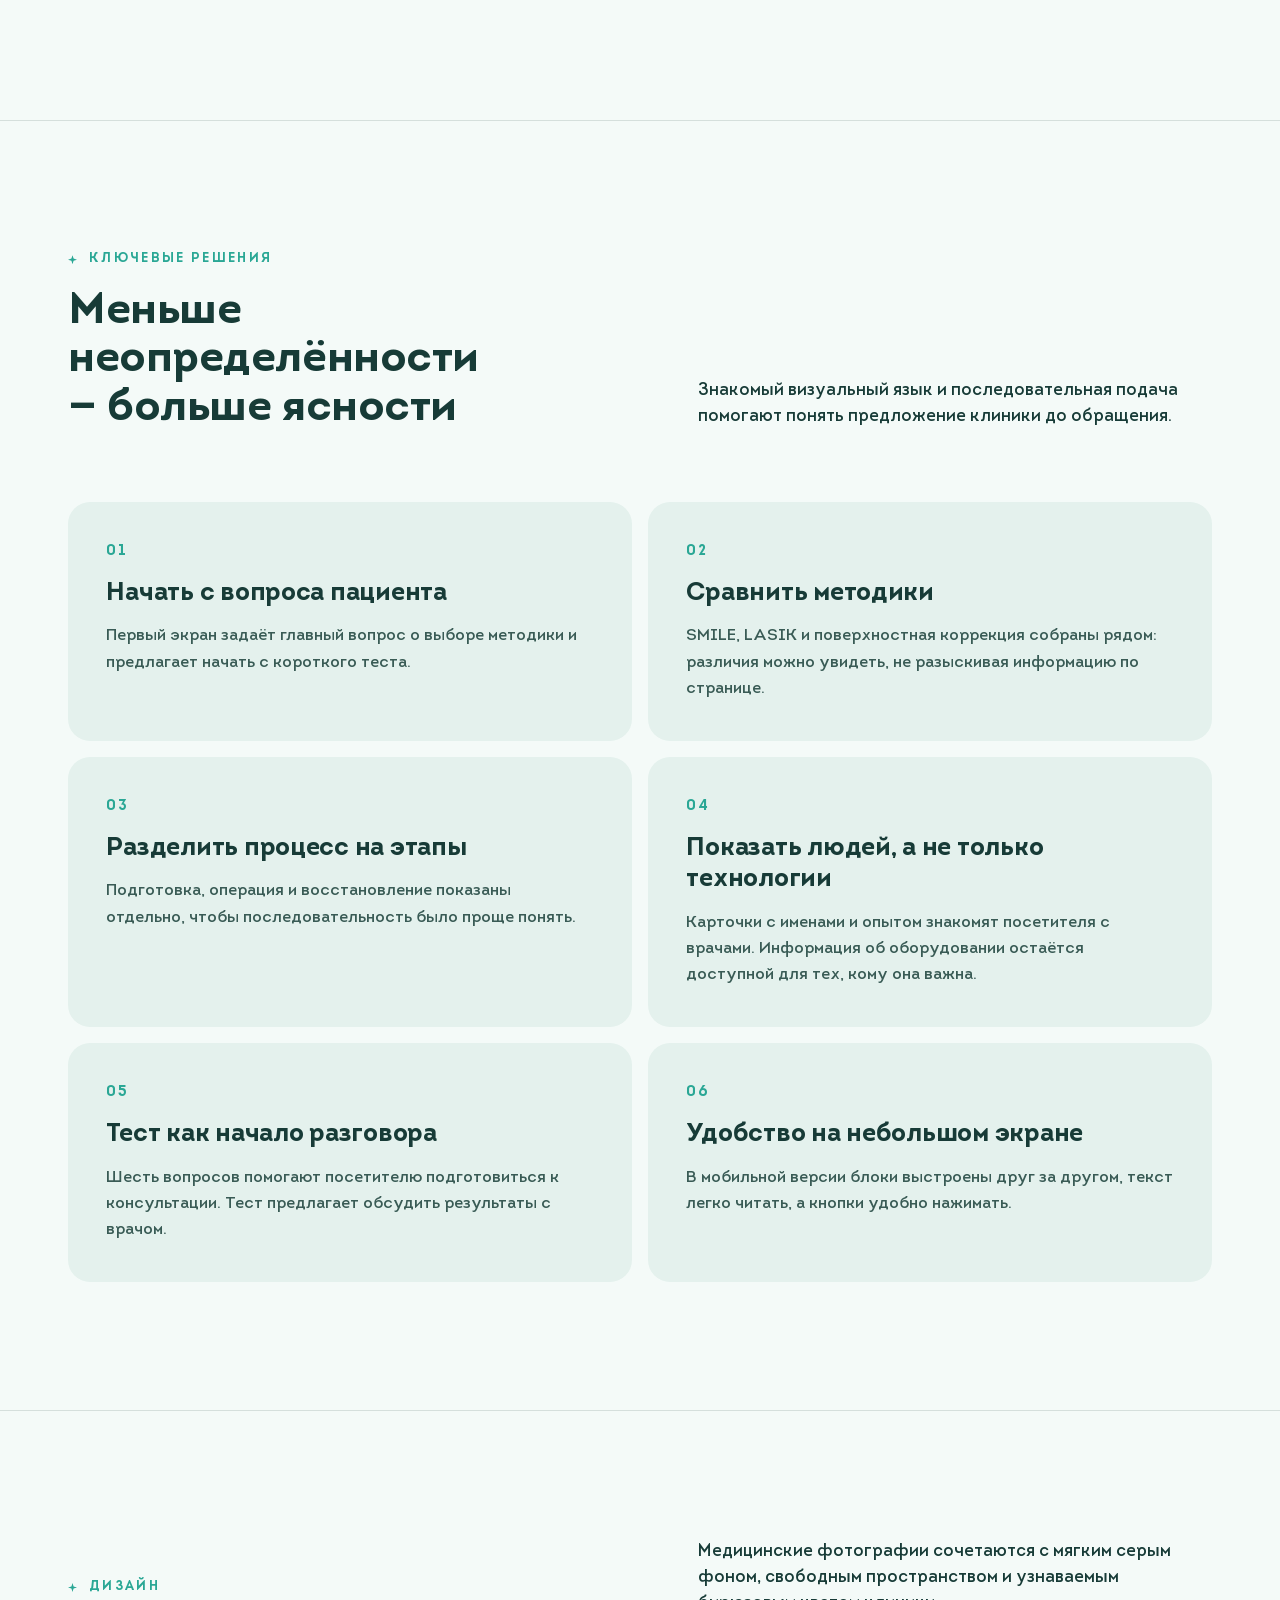
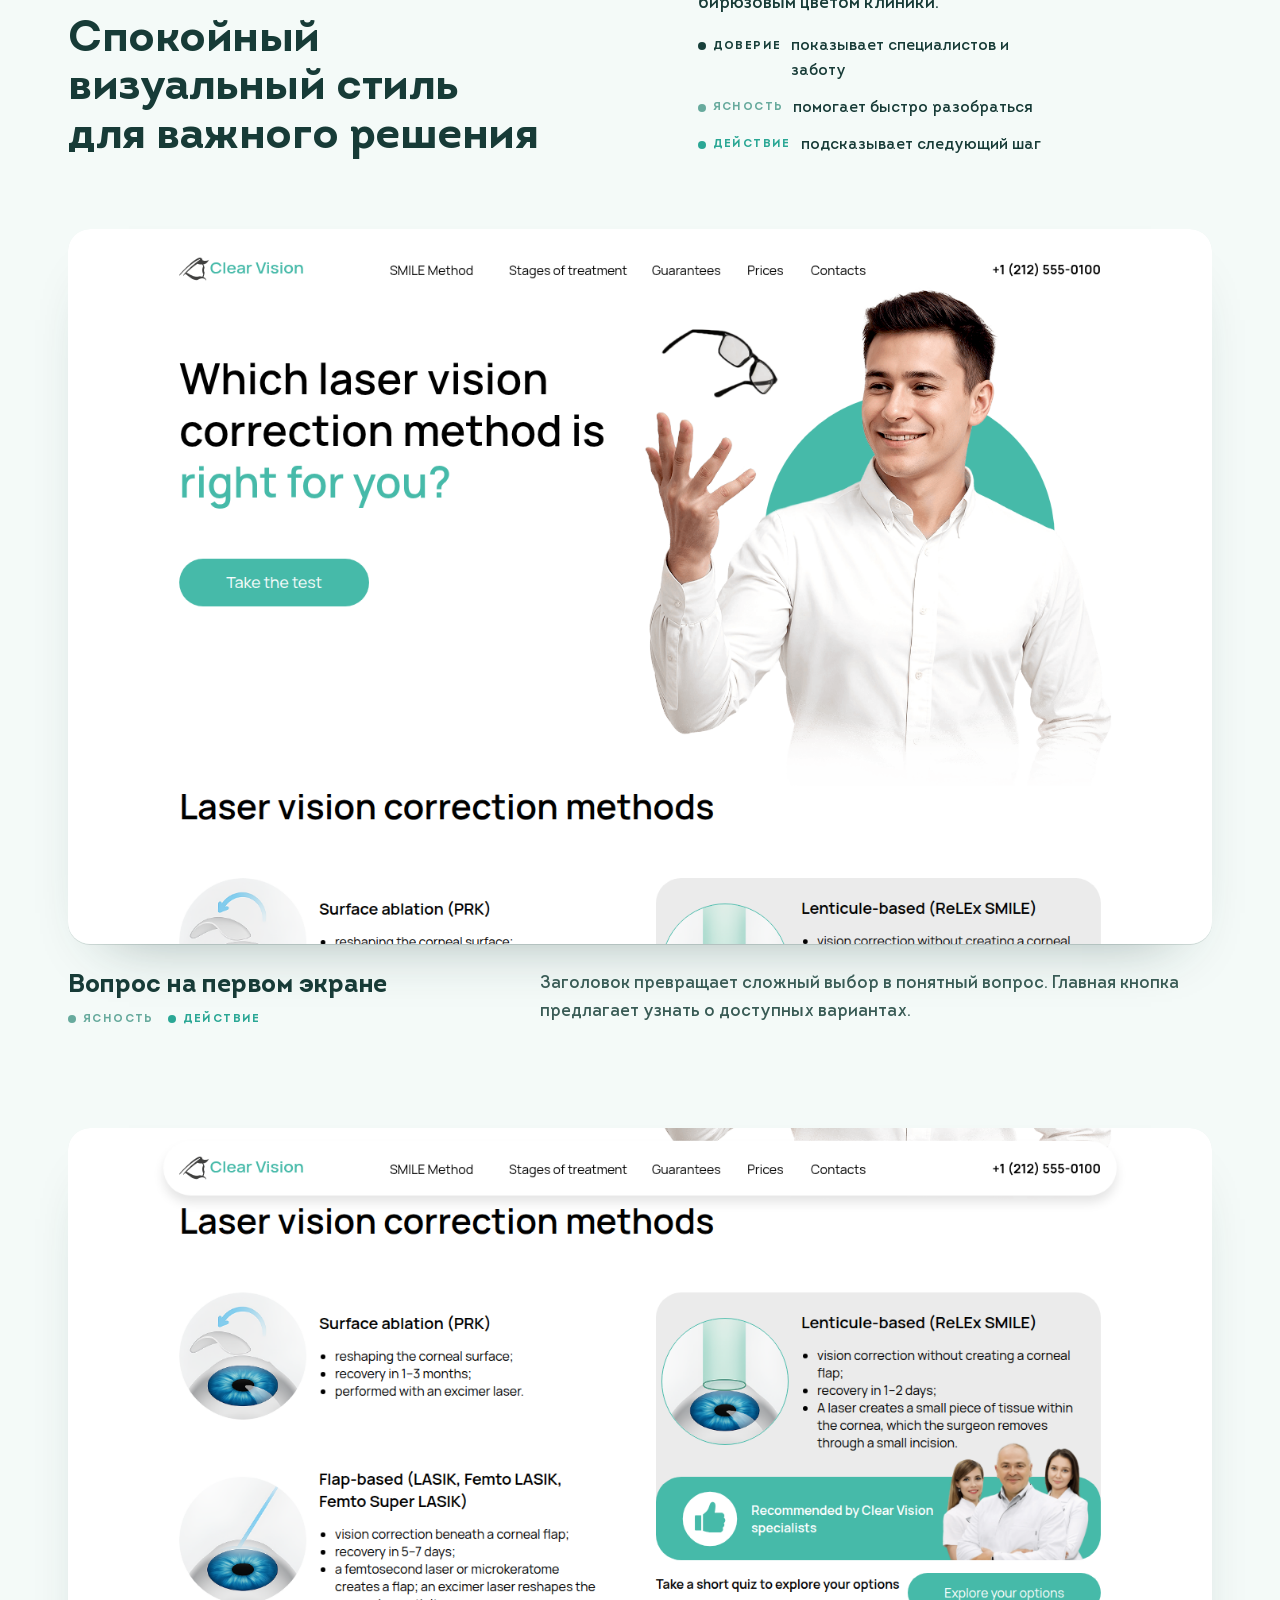
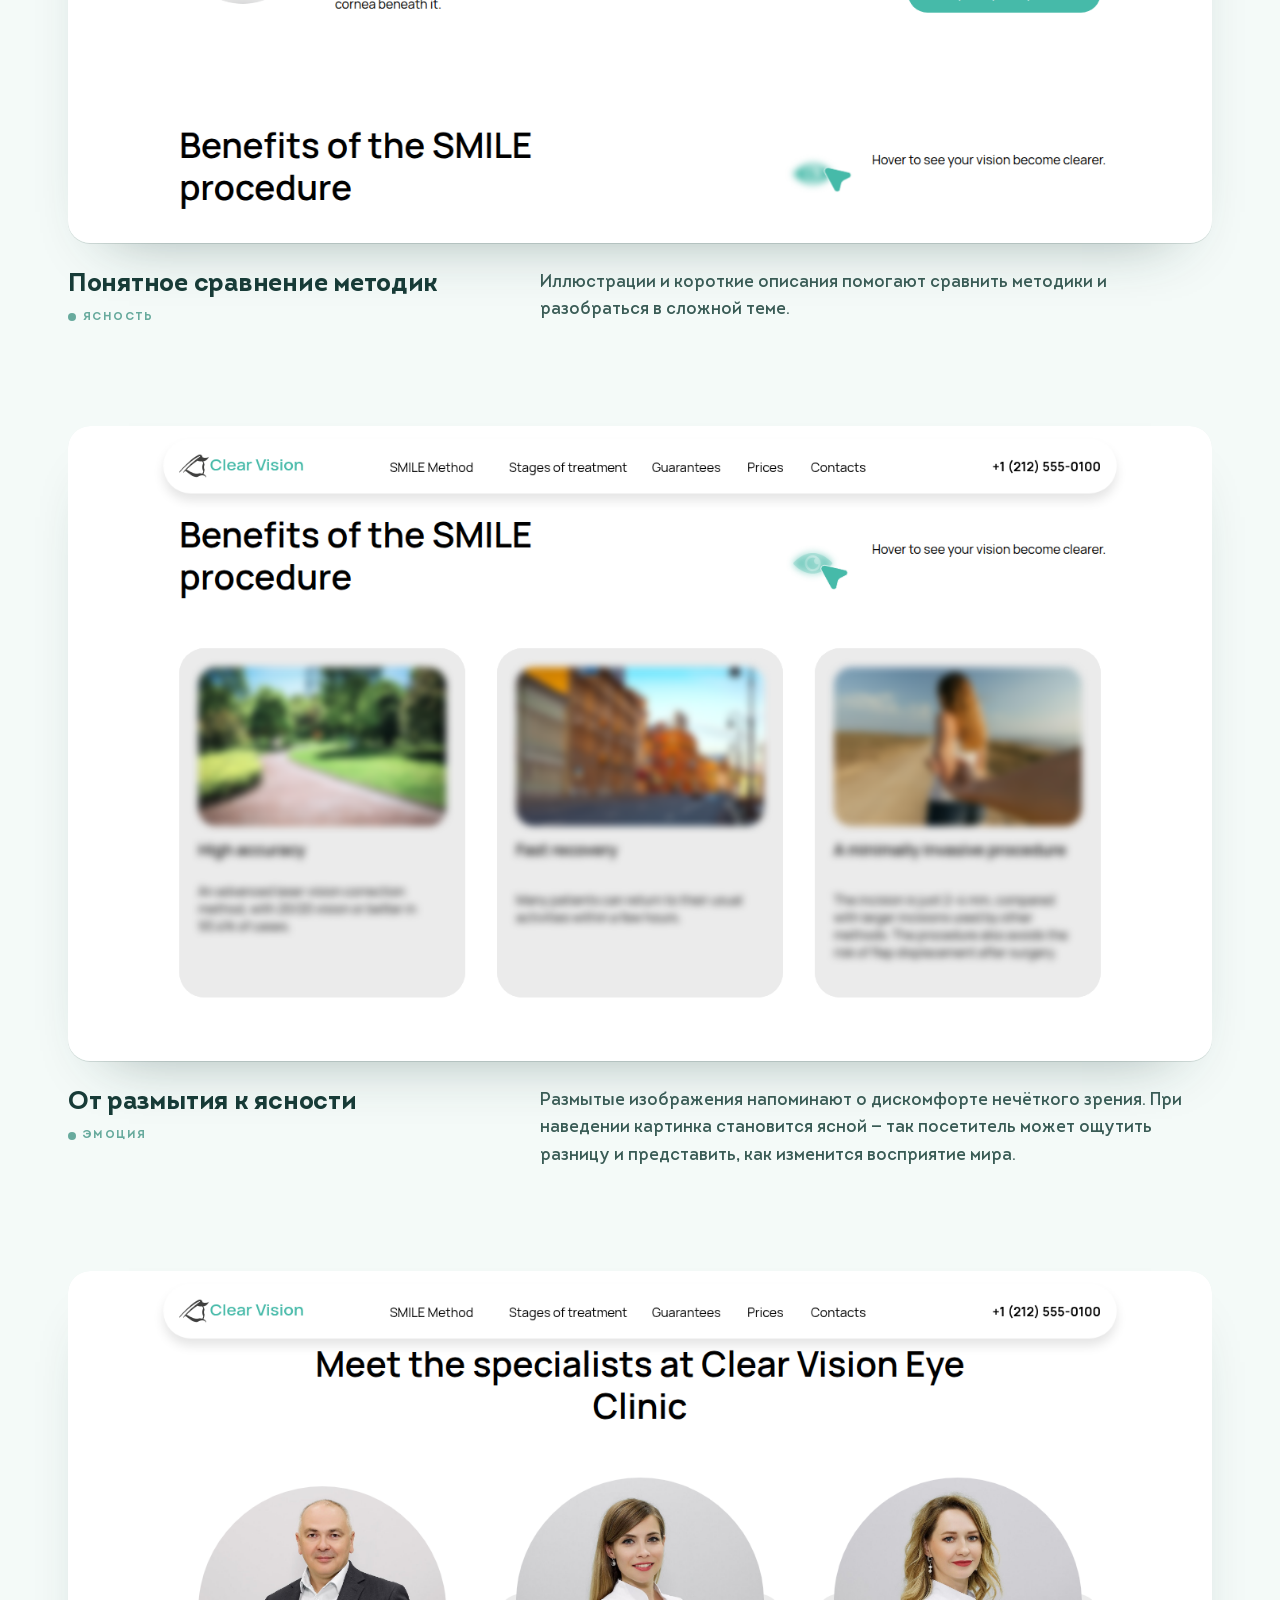
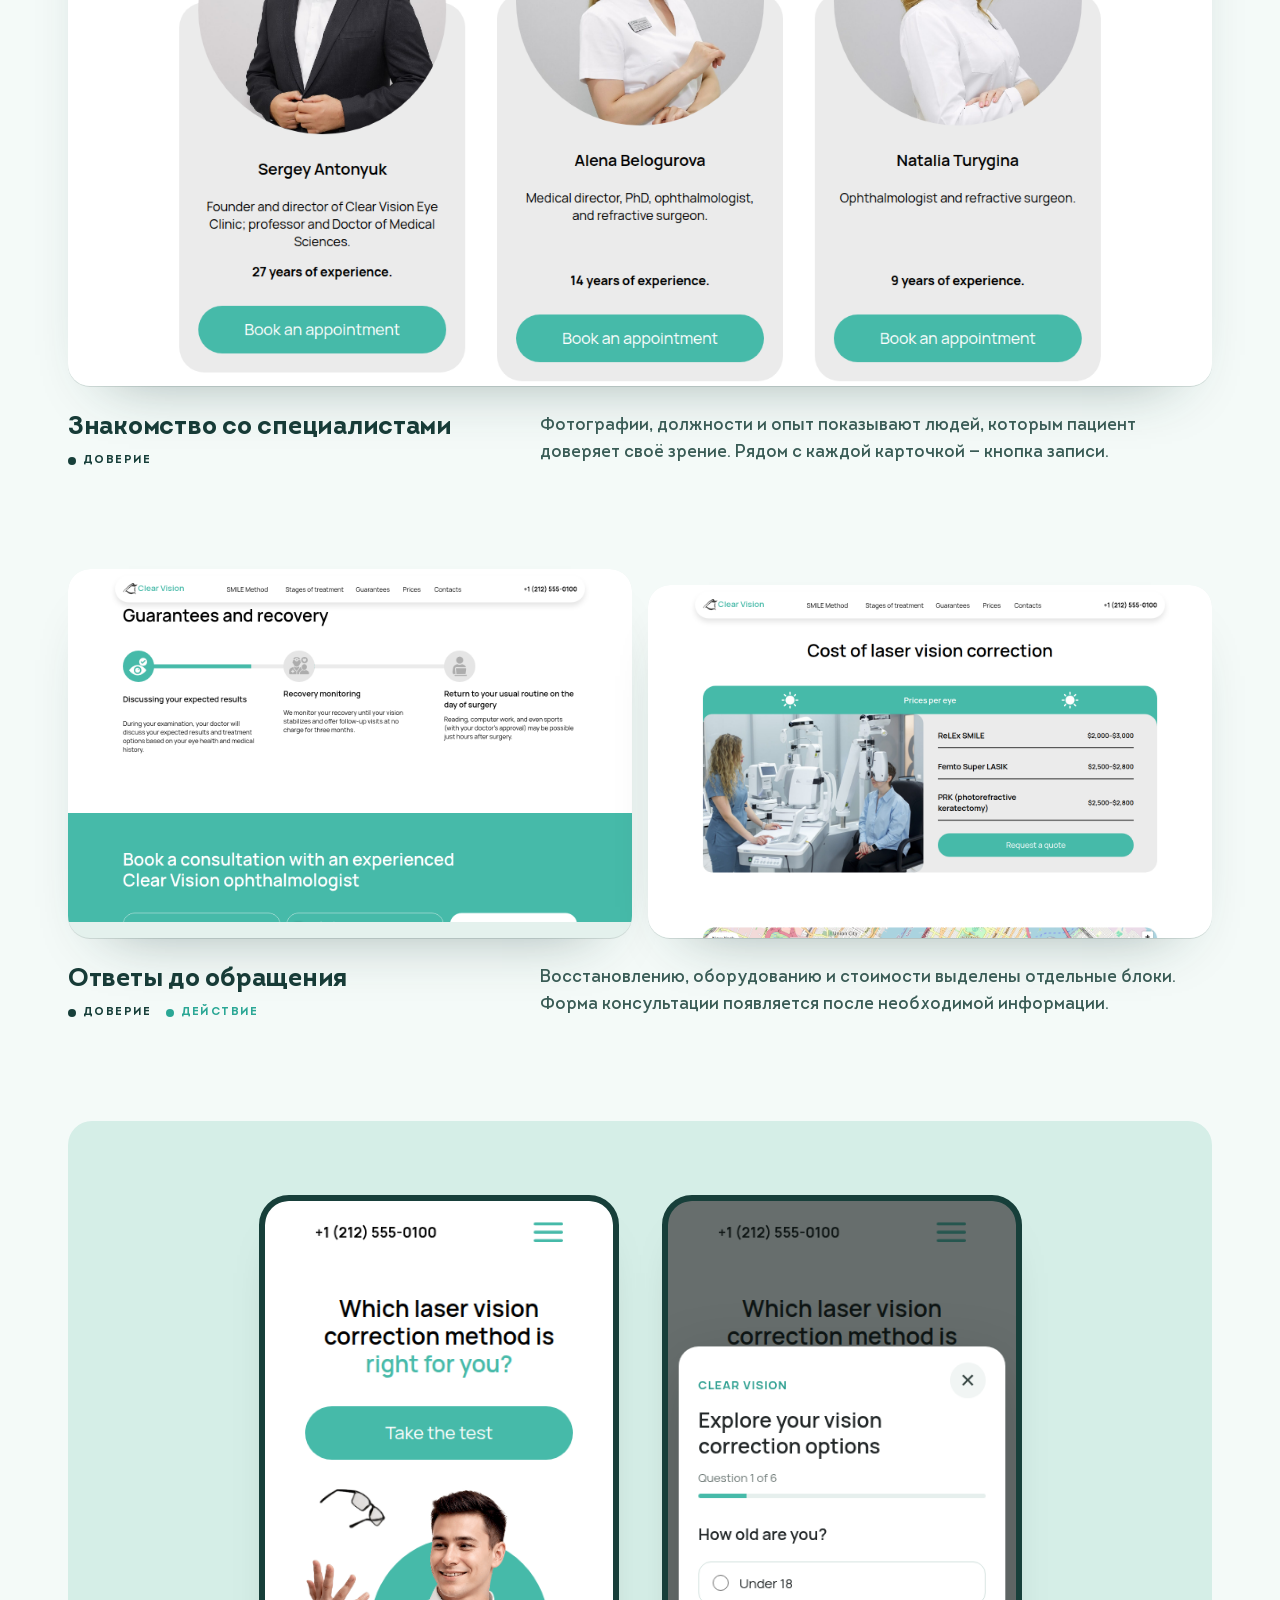
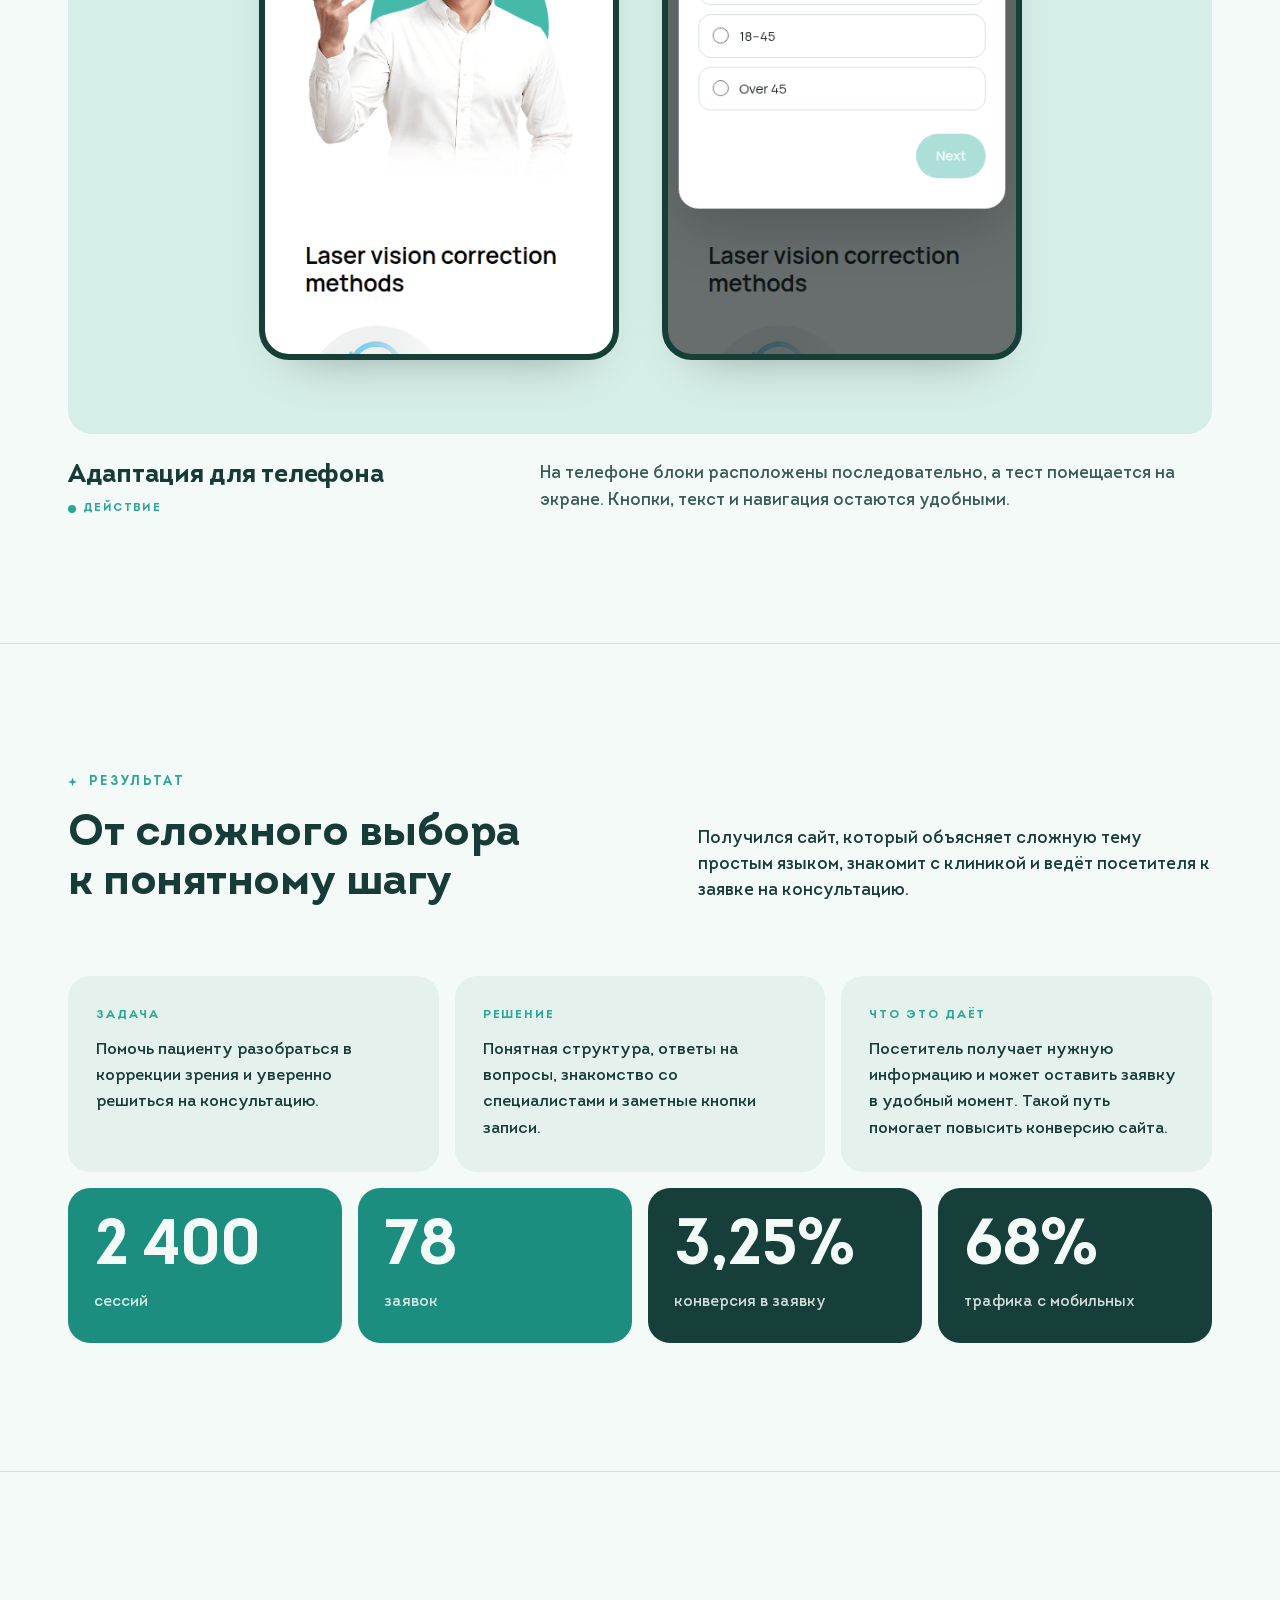
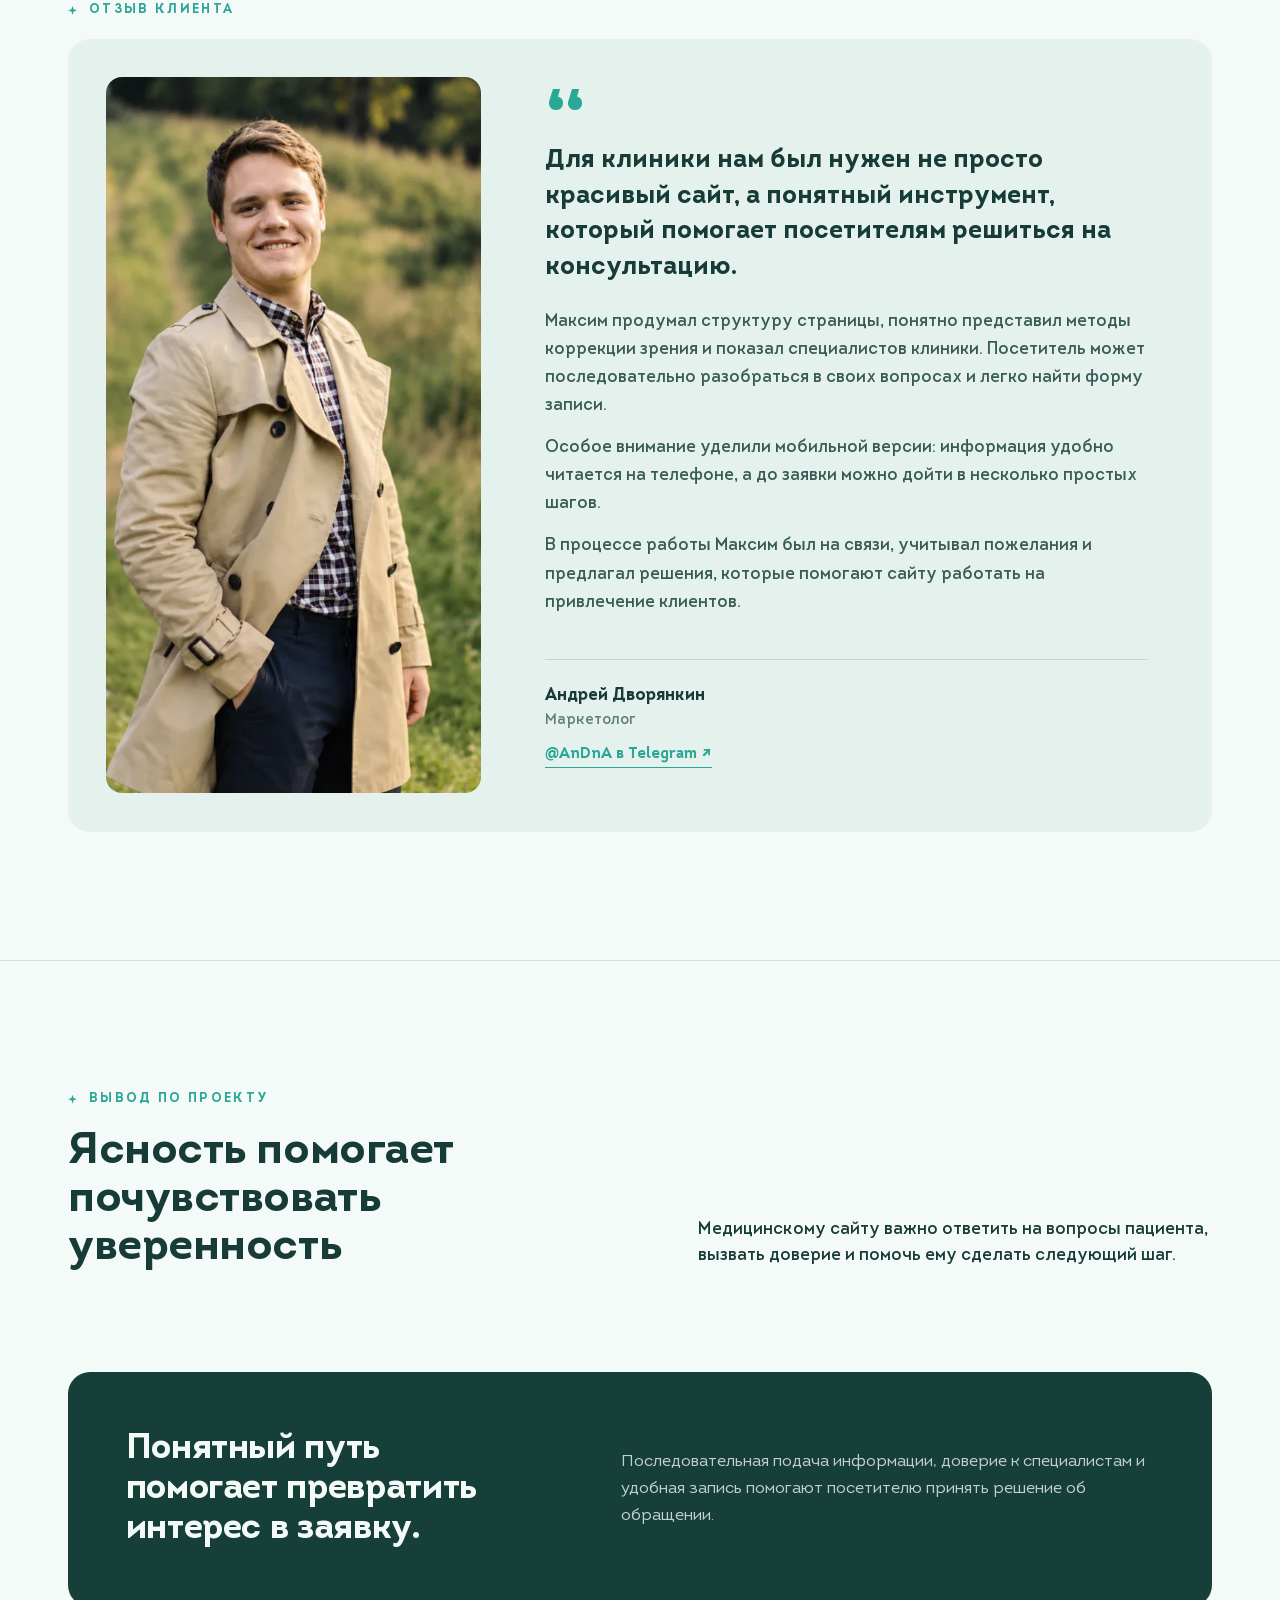
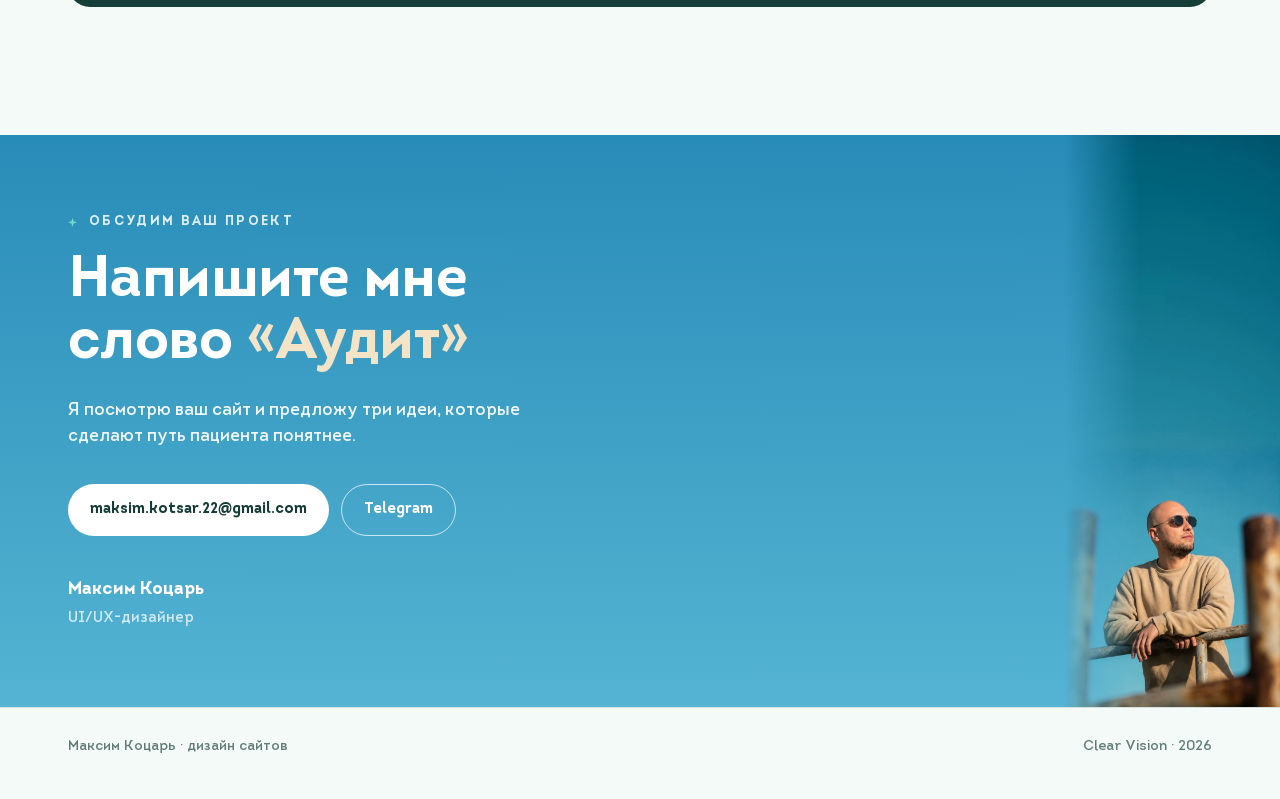
==== commit 4a09c57b: "Update Russian case review link" ====
--- a/ru/index.html
+++ b/ru/index.html
@@ -7,5 +7,5 @@
 <section id="decisions"><div class="wrap"><div class="sec-head"><div><div class="kicker">Ключевые решения</div><h2>Меньше неопределённости — больше ясности</h2></div><p class="lead">Знакомый визуальный язык и последовательная подача помогают понять предложение клиники до обращения.</p></div><div class="decisions"><article class="dec"><div class="n">01</div><h3>Начать с вопроса пациента</h3><p>Первый экран задаёт главный вопрос о выборе методики и предлагает начать с короткого теста.</p></article><article class="dec"><div class="n">02</div><h3>Сравнить методики</h3><p>SMILE, LASIK и поверхностная коррекция собраны рядом: различия можно увидеть, не разыскивая информацию по странице.</p></article><article class="dec"><div class="n">03</div><h3>Разделить процесс на этапы</h3><p>Подготовка, операция и восстановление показаны отдельно, чтобы последовательность было проще понять.</p></article><article class="dec"><div class="n">04</div><h3>Показать людей, а не только технологии</h3><p>Карточки с именами и опытом знакомят посетителя с врачами. Информация об оборудовании остаётся доступной для тех, кому она важна.</p></article><article class="dec"><div class="n">05</div><h3>Тест как начало разговора</h3><p>Шесть вопросов помогают посетителю подготовиться к консультации. Тест предлагает обсудить результаты с врачом.</p></article><article class="dec"><div class="n">06</div><h3>Удобство на небольшом экране</h3><p>В мобильной версии блоки выстроены друг за другом, текст легко читать, а кнопки удобно нажимать.</p></article></div></div></section>
 <section id="design"><div class="wrap"><div class="sec-head"><div><div class="kicker">Дизайн</div><h2>Спокойный визуальный стиль для важного решения</h2></div><div><p class="lead">Медицинские фотографии сочетаются с мягким серым фоном, свободным пространством и узнаваемым бирюзовым цветом клиники.</p><div class="legend"><div><span class="tag t-trust">Доверие</span> показывает специалистов и заботу</div><div><span class="tag t-want">Ясность</span> помогает быстро разобраться</div><div><span class="tag t-buy">Действие</span> подсказывает следующий шаг</div></div></div></div><figure class="shot"><div class="media"><img src="../assets/img/desktop-hero.png?v=2" alt="Первый экран сайта Clear Vision с кнопкой теста" loading="lazy" width="1440" height="900"></div><figcaption class="cap"><h3>Вопрос на первом экране<span class="tags"><span class="tag t-want">Ясность</span><span class="tag t-buy">Действие</span></span></h3><p>Заголовок превращает сложный выбор в понятный вопрос. Главная кнопка предлагает узнать о доступных вариантах.</p></figcaption></figure><figure class="shot"><div class="media"><img src="../assets/img/methods.png?v=2" alt="Сравнение методов коррекции зрения" loading="lazy" width="1440" height="900"></div><figcaption class="cap"><h3>Понятное сравнение методик<span class="tags"><span class="tag t-want">Ясность</span></span></h3><p>Иллюстрации и короткие описания помогают сравнить методики и разобраться в сложной теме.</p></figcaption></figure><figure class="shot"><div class="media"><img src="../assets/img/benefits.png" alt="Интерактивные карточки с размытым изображением в разделе преимуществ SMILE" loading="lazy" width="1440" height="800"></div><figcaption class="cap"><h3>От размытия к ясности<span class="tags"><span class="tag t-want">Эмоция</span></span></h3><p>Размытые изображения напоминают о дискомфорте нечёткого зрения. При наведении картинка становится ясной — так посетитель может ощутить разницу и представить, как изменится восприятие мира.</p></figcaption></figure><figure class="shot"><div class="media"><img src="../assets/img/doctors.png?v=2" alt="Карточки специалистов и кнопки записи" loading="lazy" width="1440" height="900"></div><figcaption class="cap"><h3>Знакомство со специалистами<span class="tags"><span class="tag t-trust">Доверие</span></span></h3><p>Фотографии, должности и опыт показывают людей, которым пациент доверяет своё зрение. Рядом с каждой карточкой — кнопка записи.</p></figcaption></figure><figure class="shot"><div class="showcase-pair"><div class="media"><img src="../assets/img/recovery.png?v=2" alt="Информация о восстановлении и форма консультации" loading="lazy" width="1440" height="900"></div><div class="media"><img src="../assets/img/price.png?v=2" alt="Раздел стоимости коррекции зрения" loading="lazy" width="1440" height="900"></div></div><figcaption class="cap"><h3>Ответы до обращения<span class="tags"><span class="tag t-trust">Доверие</span><span class="tag t-buy">Действие</span></span></h3><p>Восстановлению, оборудованию и стоимости выделены отдельные блоки. Форма консультации появляется после необходимой информации.</p></figcaption></figure><figure class="shot"><div class="mobile-stage"><div class="phones"><div class="phone"><img src="../assets/img/mobile-hero.png?v=2" alt="Главная страница на телефоне" loading="lazy" width="390" height="844"></div><div class="phone"><img src="../assets/img/mobile-quiz.png?v=2" alt="Тест на телефоне" loading="lazy" width="390" height="844"></div></div></div><figcaption class="cap"><h3>Адаптация для телефона<span class="tags"><span class="tag t-buy">Действие</span></span></h3><p>На телефоне блоки расположены последовательно, а тест помещается на экране. Кнопки, текст и навигация остаются удобными.</p></figcaption></figure></div></section>
 <section id="result"><div class="wrap"><div class="sec-head"><div><div class="kicker">Результат</div><h2>От сложного выбора к понятному шагу</h2></div><p class="lead">Получился сайт, который объясняет сложную тему простым языком, знакомит с клиникой и ведёт посетителя к заявке на консультацию.</p></div><div class="ba"><div><small>Задача</small><p>Помочь пациенту разобраться в коррекции зрения и уверенно решиться на консультацию.</p></div><div><small>Решение</small><p>Понятная структура, ответы на вопросы, знакомство со специалистами и заметные кнопки записи.</p></div><div><small>Что это даёт</small><p>Посетитель получает нужную информацию и может оставить заявку в удобный момент. Такой путь помогает повысить конверсию сайта.</p></div></div><div class="stats"><div class="stat"><b>2 400</b><span>сессий</span></div><div class="stat"><b>78</b><span>заявок</span></div><div class="stat"><b>3,25%</b><span>конверсия в заявку</span></div><div class="stat"><b>68%</b><span>трафика с мобильных</span></div></div></div></section>
-<section id="review"><div class="wrap"><div class="kicker">Отзыв клиента</div><figure class="review"><div class="review-photo"><img src="../assets/img/review-andrey.webp" alt="Андрей Дворянкин" width="800" height="960" loading="lazy"></div><div><div class="q-mark" aria-hidden="true">“</div><blockquote><p class="q-lead">Для клиники нам был нужен не просто красивый сайт, а понятный инструмент, который помогает посетителям решиться на консультацию.</p><p>Максим продумал структуру страницы, понятно представил методы коррекции зрения и показал специалистов клиники. Посетитель может последовательно разобраться в своих вопросах и легко найти форму записи.</p><p>Особое внимание уделили мобильной версии: информация удобно читается на телефоне, а до заявки можно дойти в несколько простых шагов.</p><p>В процессе работы Максим был на связи, учитывал пожелания и предлагал решения, которые помогают сайту работать на привлечение клиентов.</p></blockquote><div class="who"><b>Андрей Дворянкин</b>Маркетолог<span class="tr">Текст отзыва подготовлен для согласования с клиентом.</span></div></div></figure></div></section><section id="reflection"><div class="wrap"><div class="sec-head"><div><div class="kicker">Вывод по проекту</div><h2>Ясность помогает почувствовать уверенность</h2></div><p class="lead">Медицинскому сайту важно ответить на вопросы пациента, вызвать доверие и помочь ему сделать следующий шаг.</p></div><div class="motion-note"><h3>Понятный путь помогает превратить интерес в заявку.</h3><p>Последовательная подача информации, доверие к специалистам и удобная запись помогают посетителю принять решение об обращении.</p></div></div></section>
+<section id="review"><div class="wrap"><div class="kicker">Отзыв клиента</div><figure class="review"><div class="review-photo"><img src="../assets/img/review-andrey.webp" alt="Андрей Дворянкин" width="800" height="960" loading="lazy"></div><div><div class="q-mark" aria-hidden="true">“</div><blockquote><p class="q-lead">Для клиники нам был нужен не просто красивый сайт, а понятный инструмент, который помогает посетителям решиться на консультацию.</p><p>Максим продумал структуру страницы, понятно представил методы коррекции зрения и показал специалистов клиники. Посетитель может последовательно разобраться в своих вопросах и легко найти форму записи.</p><p>Особое внимание уделили мобильной версии: информация удобно читается на телефоне, а до заявки можно дойти в несколько простых шагов.</p><p>В процессе работы Максим был на связи, учитывал пожелания и предлагал решения, которые помогают сайту работать на привлечение клиентов.</p></blockquote><div class="who"><b>Андрей Дворянкин</b>Маркетолог<a class="tg" href="https://t.me/AnDnA" target="_blank" rel="noopener">@AnDnA в Telegram ↗</a></div></div></figure></div></section><section id="reflection"><div class="wrap"><div class="sec-head"><div><div class="kicker">Вывод по проекту</div><h2>Ясность помогает почувствовать уверенность</h2></div><p class="lead">Медицинскому сайту важно ответить на вопросы пациента, вызвать доверие и помочь ему сделать следующий шаг.</p></div><div class="motion-note"><h3>Понятный путь помогает превратить интерес в заявку.</h3><p>Последовательная подача информации, доверие к специалистам и удобная запись помогают посетителю принять решение об обращении.</p></div></div></section>
 <section id="contact" class="contact"><picture class="contact-bg"><source media="(max-width:860px)" srcset="../assets/img/contact-mobile.webp" width="751" height="2000"><img src="../assets/img/contact-desktop.webp" alt="Максим Коцарь" width="1672" height="941" loading="lazy"></picture><div class="wrap contact-grid"><div class="cta"><div class="kicker">Обсудим ваш проект</div><h2>Напишите мне слово <em>«Аудит»</em></h2><p class="lead">Я посмотрю ваш сайт и предложу три идеи, которые сделают путь пациента понятнее.</p><div class="links"><a class="btn" href="mailto:maksim.kotsar.22@gmail.com?subject=%D0%90%D1%83%D0%B4%D0%B8%D1%82">maksim.kotsar.22@gmail.com</a><a class="btn ghost" href="https://t.me/maksimkotsar" target="_blank" rel="noopener">Telegram</a></div><p class="sign"><b>Максим Коцарь</b>UI/UX-дизайнер</p></div></div></section></main><footer><div class="wrap"><span>Максим Коцарь · дизайн сайтов</span><span>Clear Vision · 2026</span></div></footer><script src="script.js" defer></script></body></html>
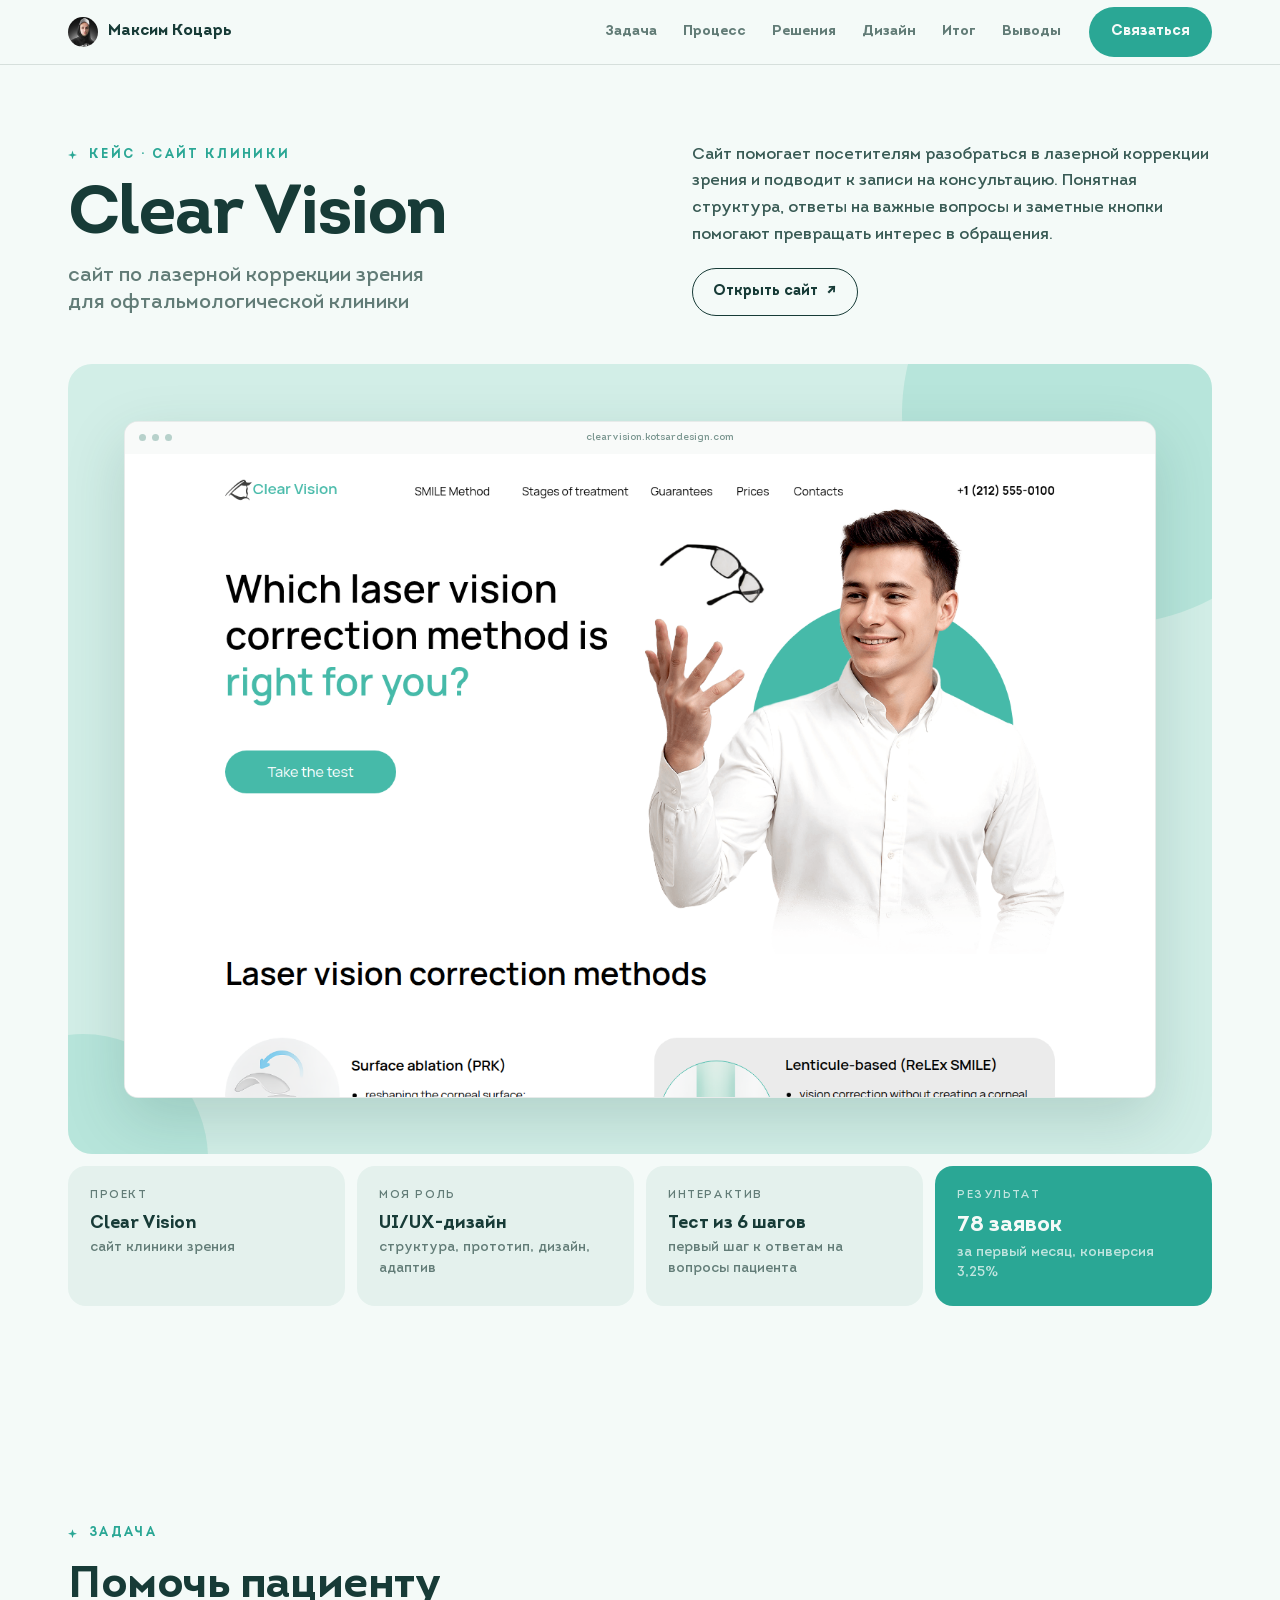
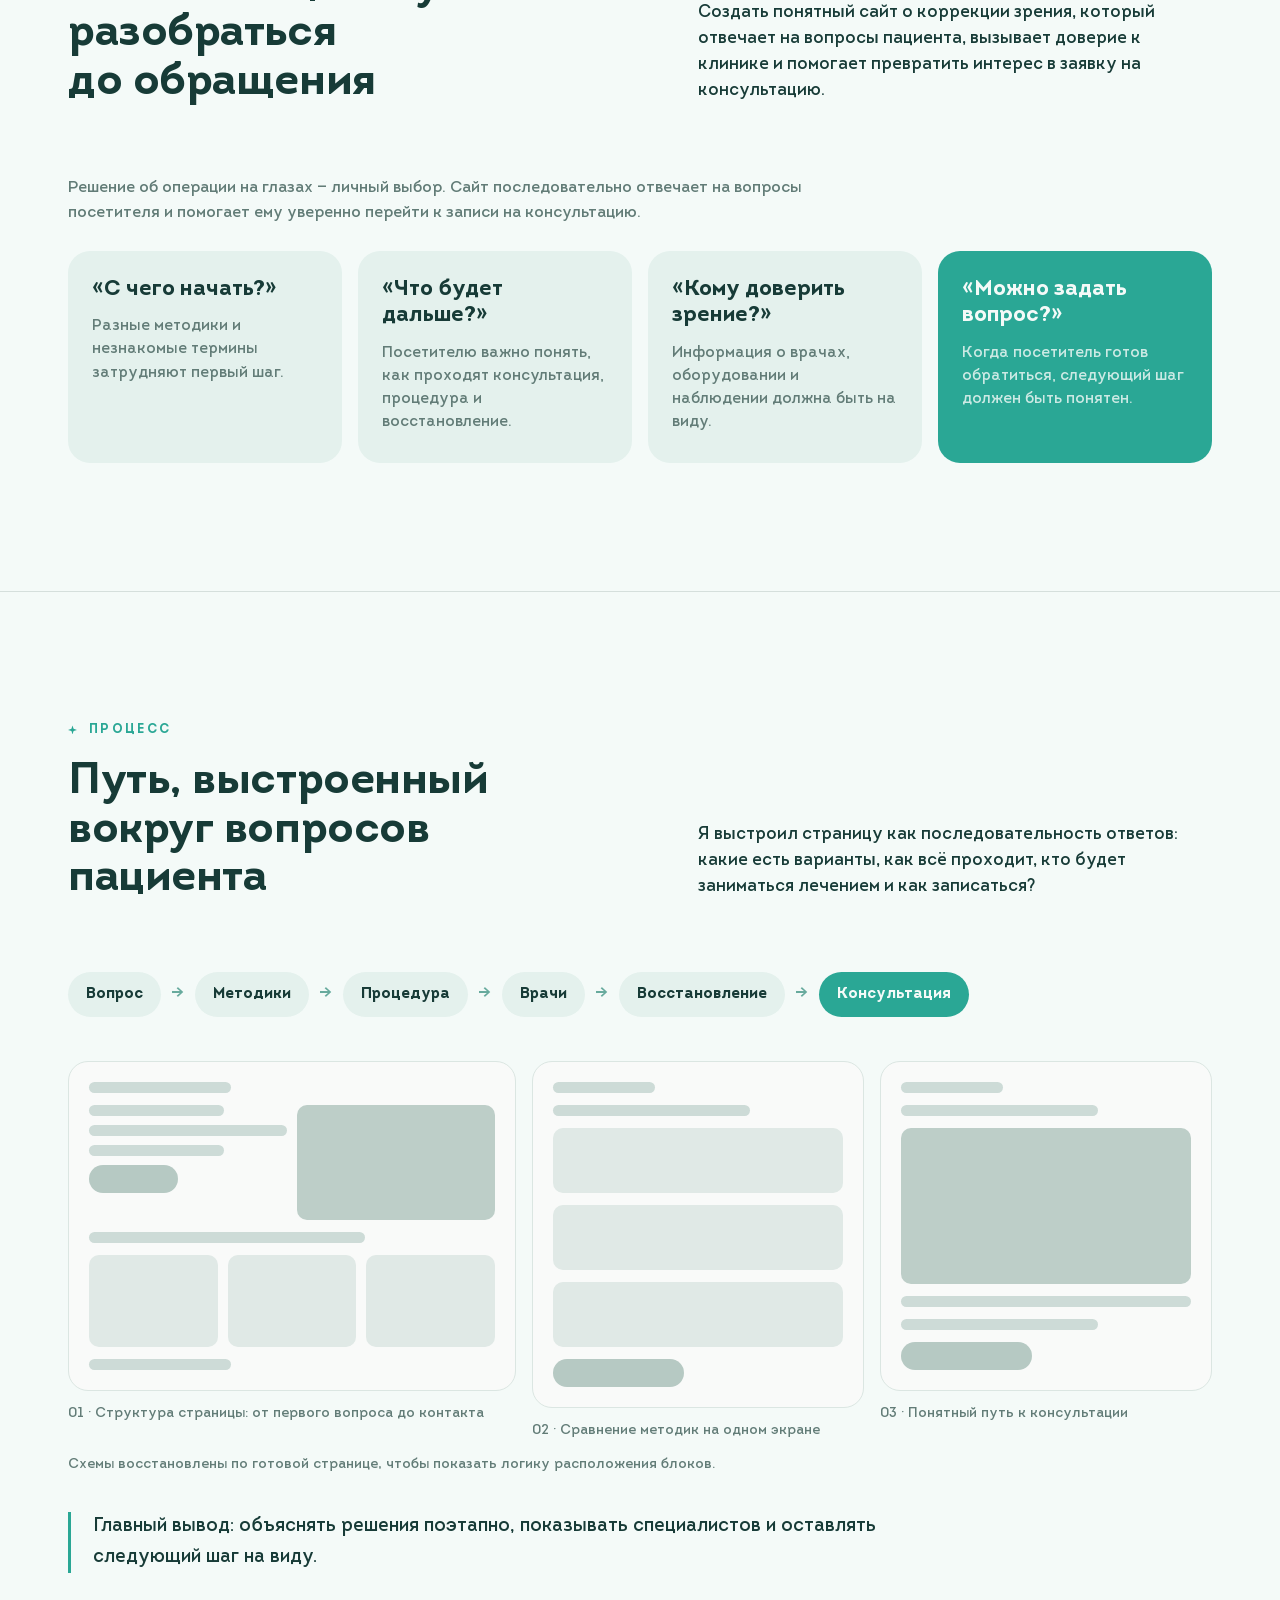
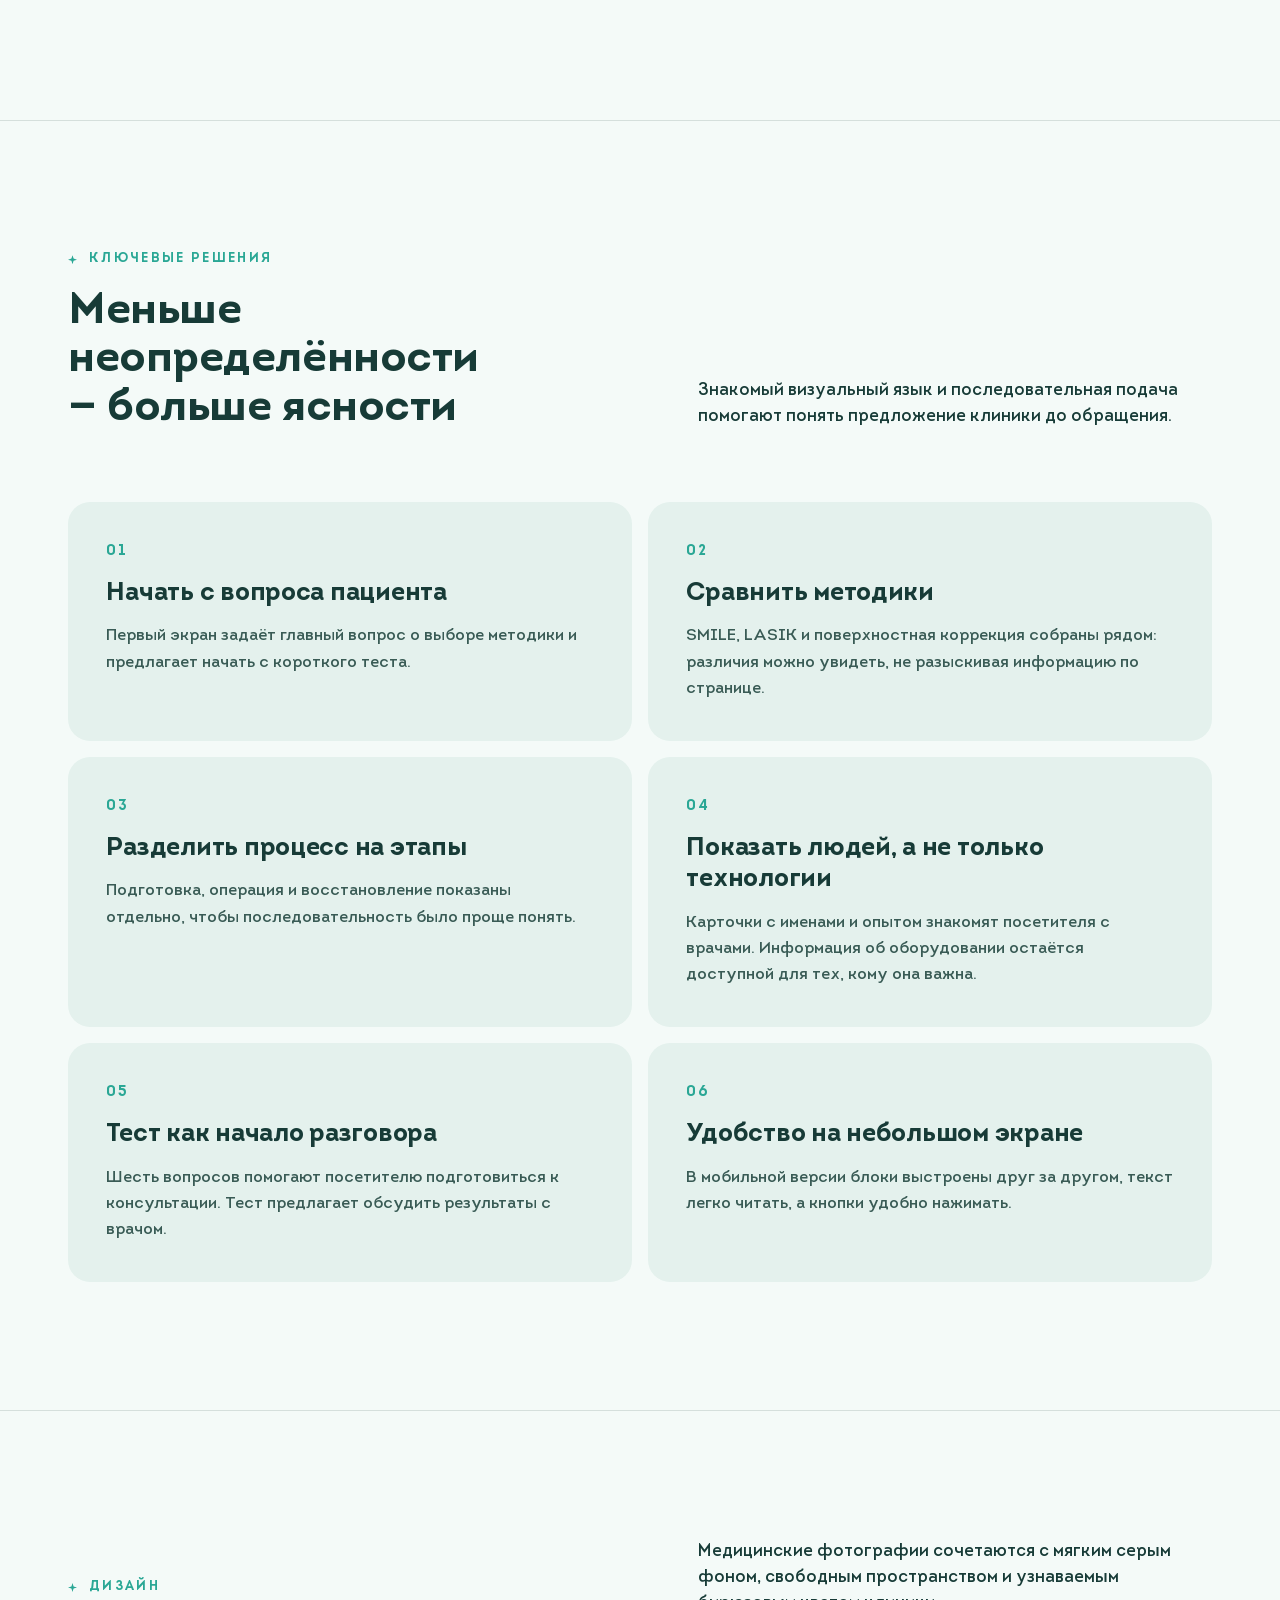
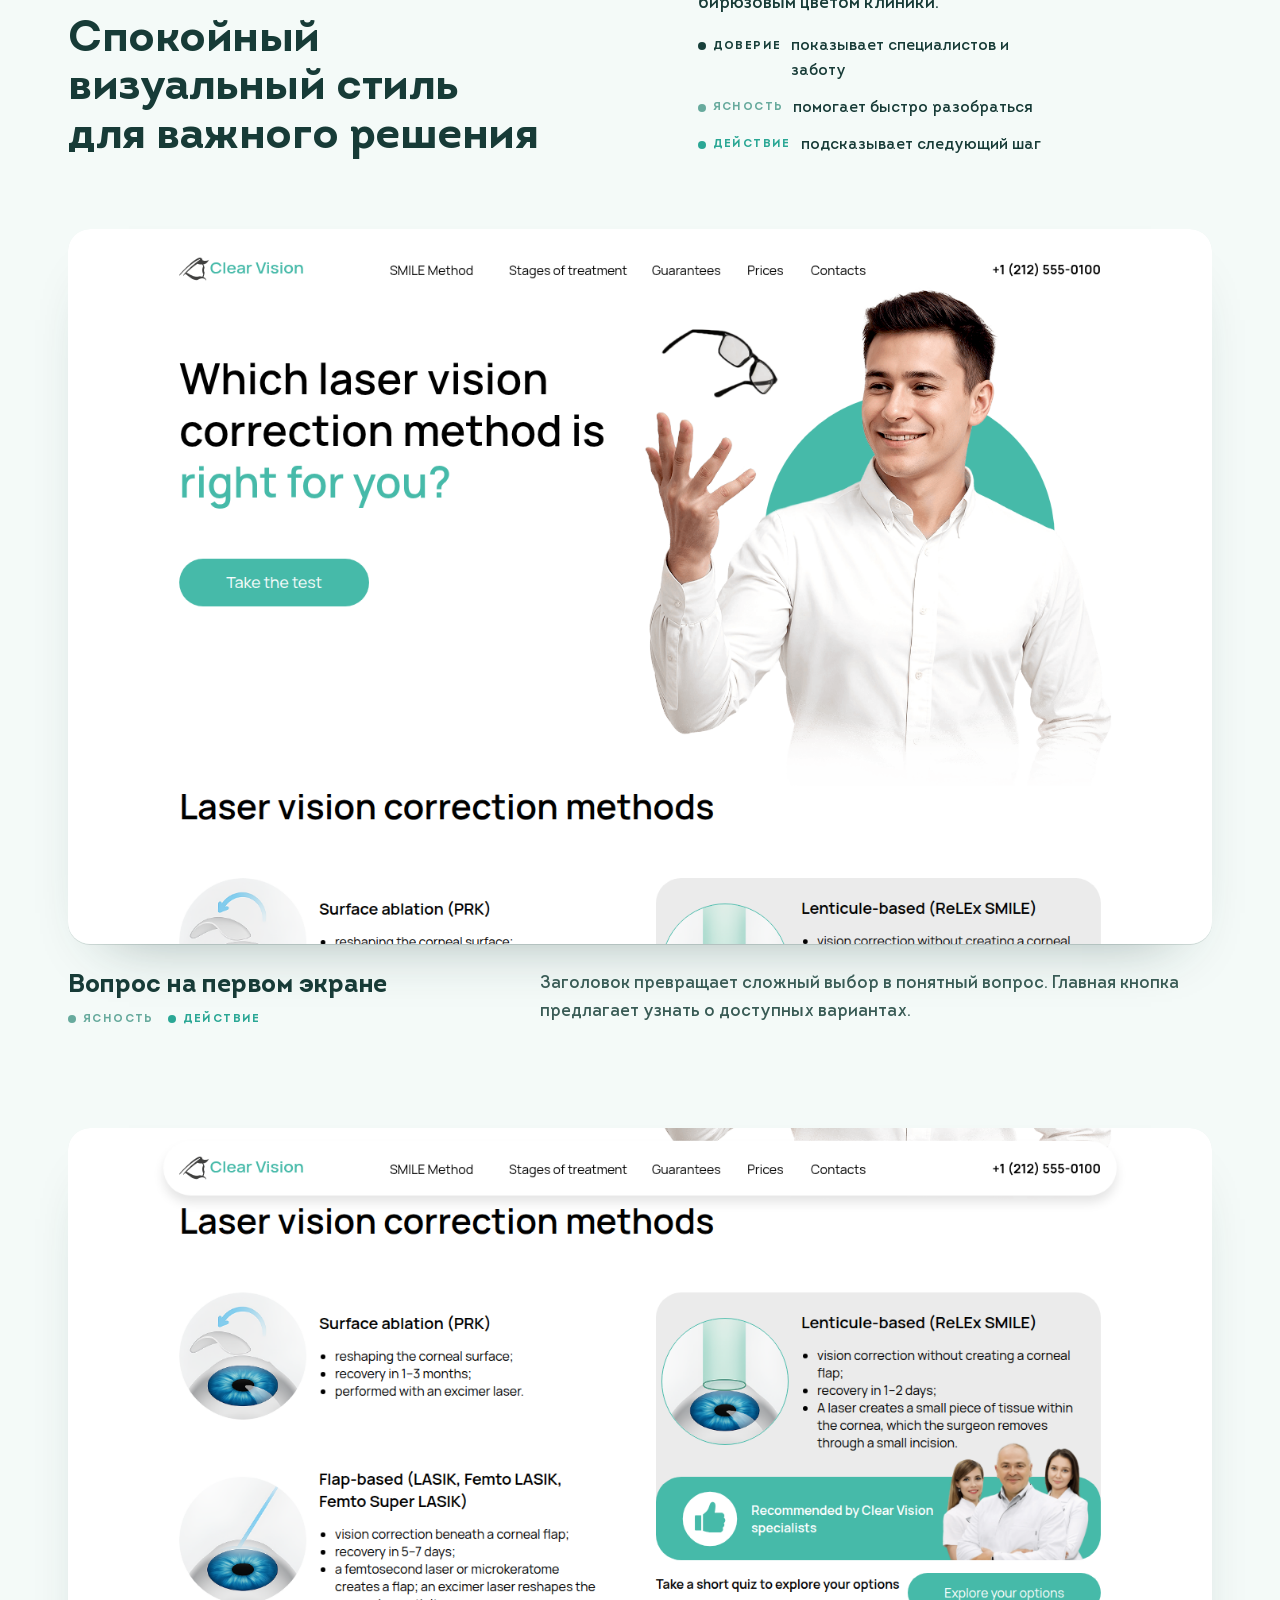
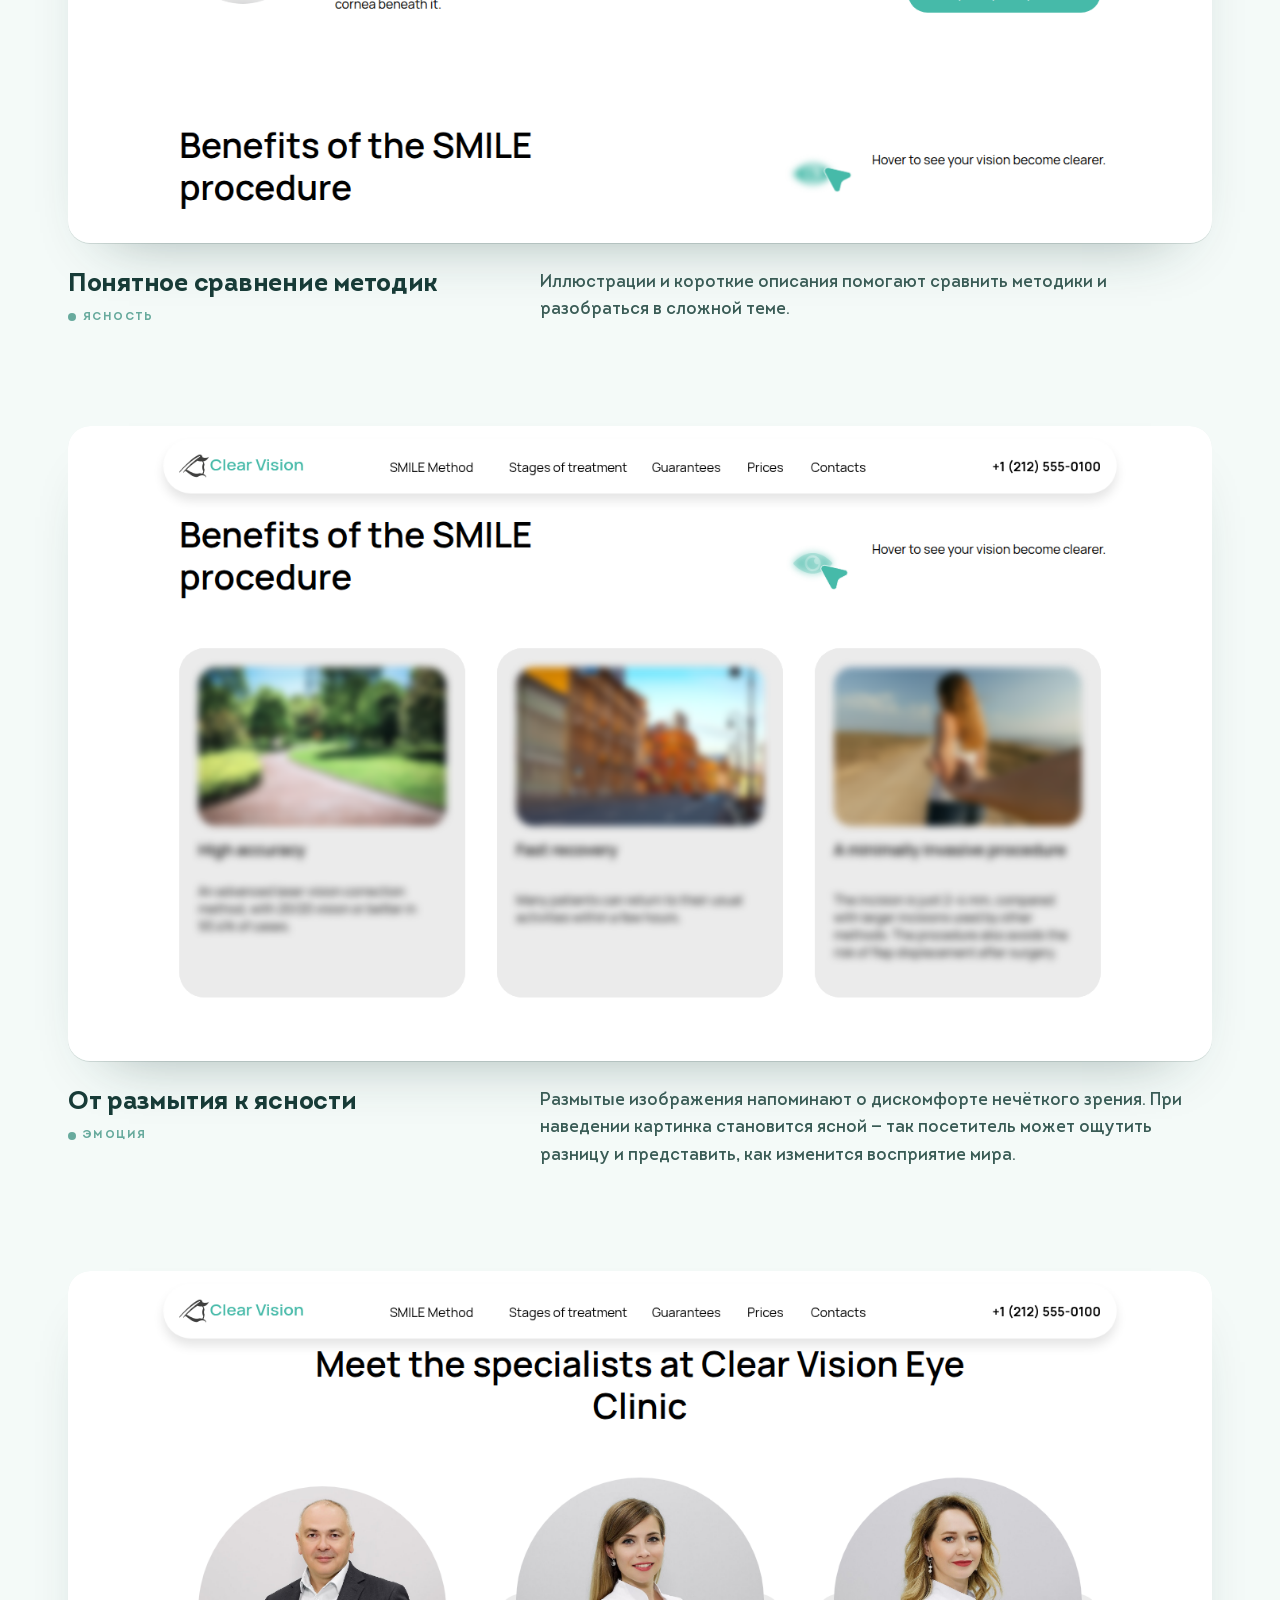
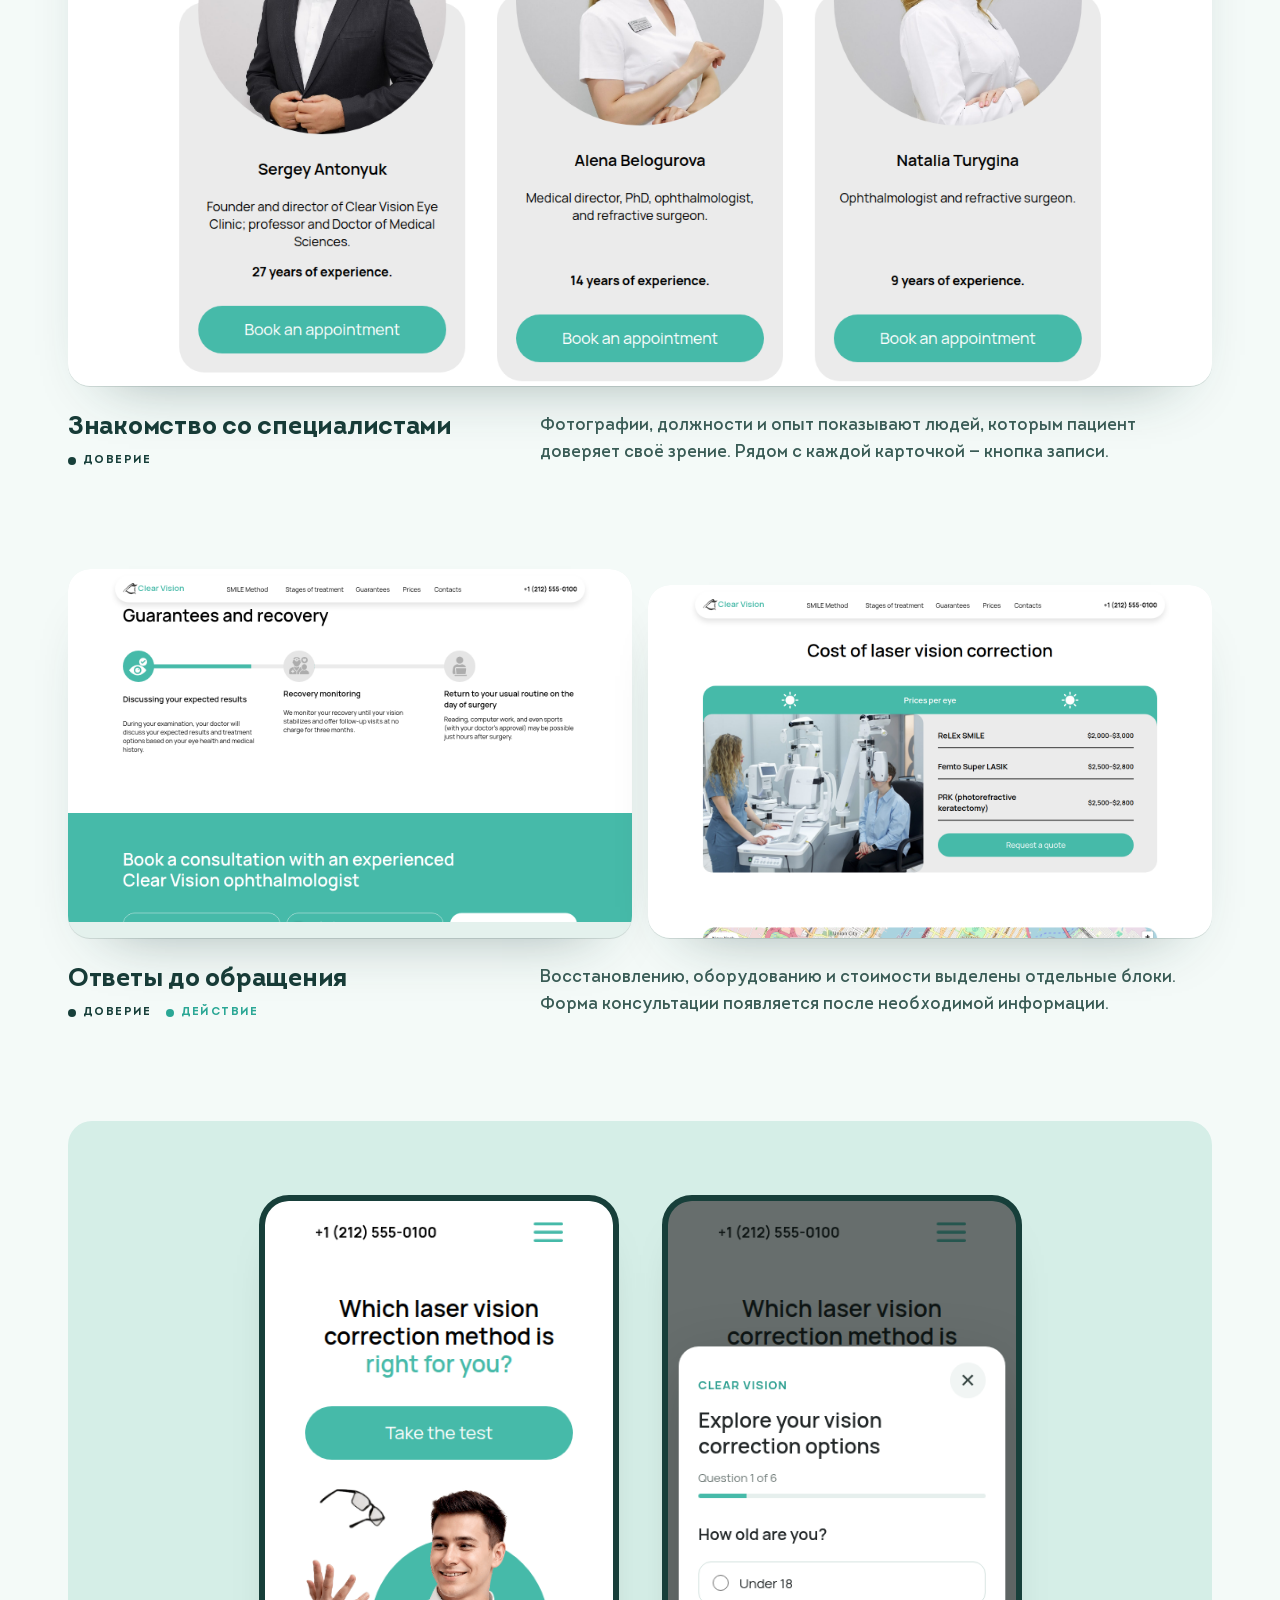
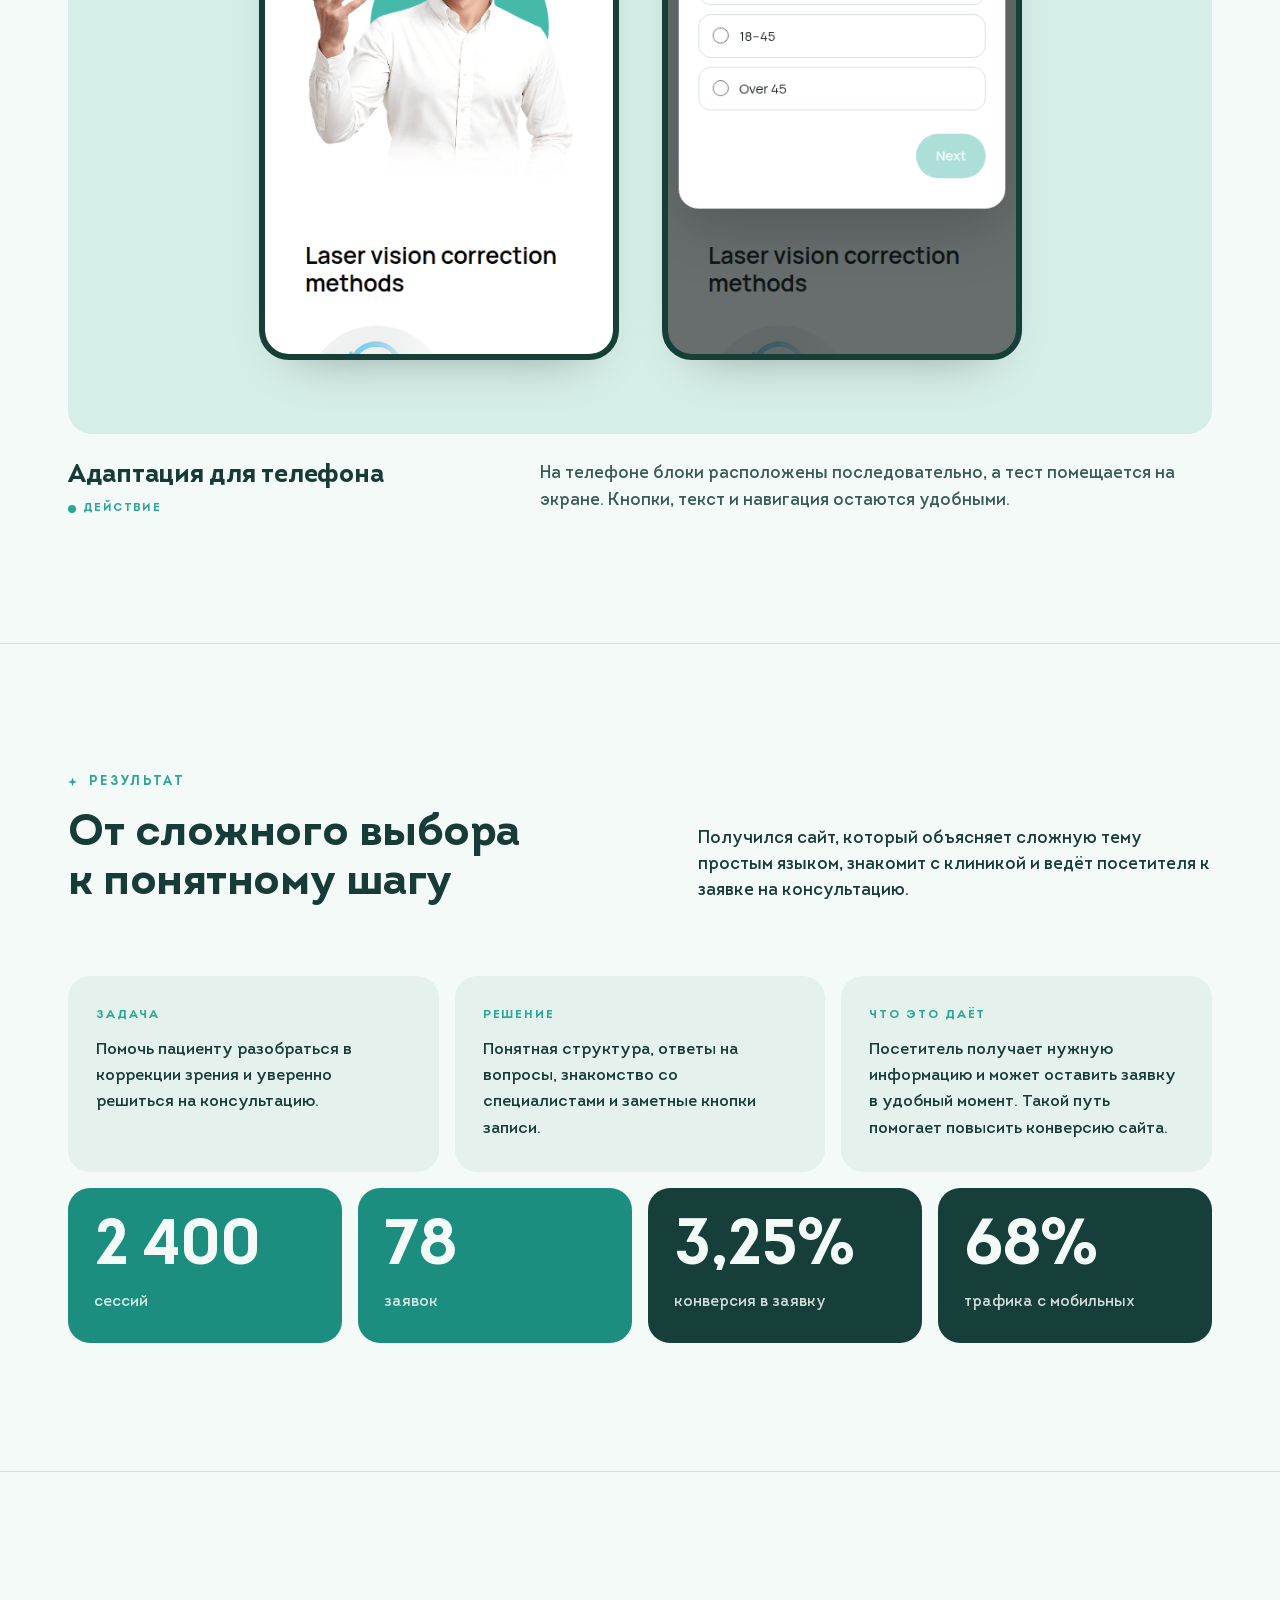
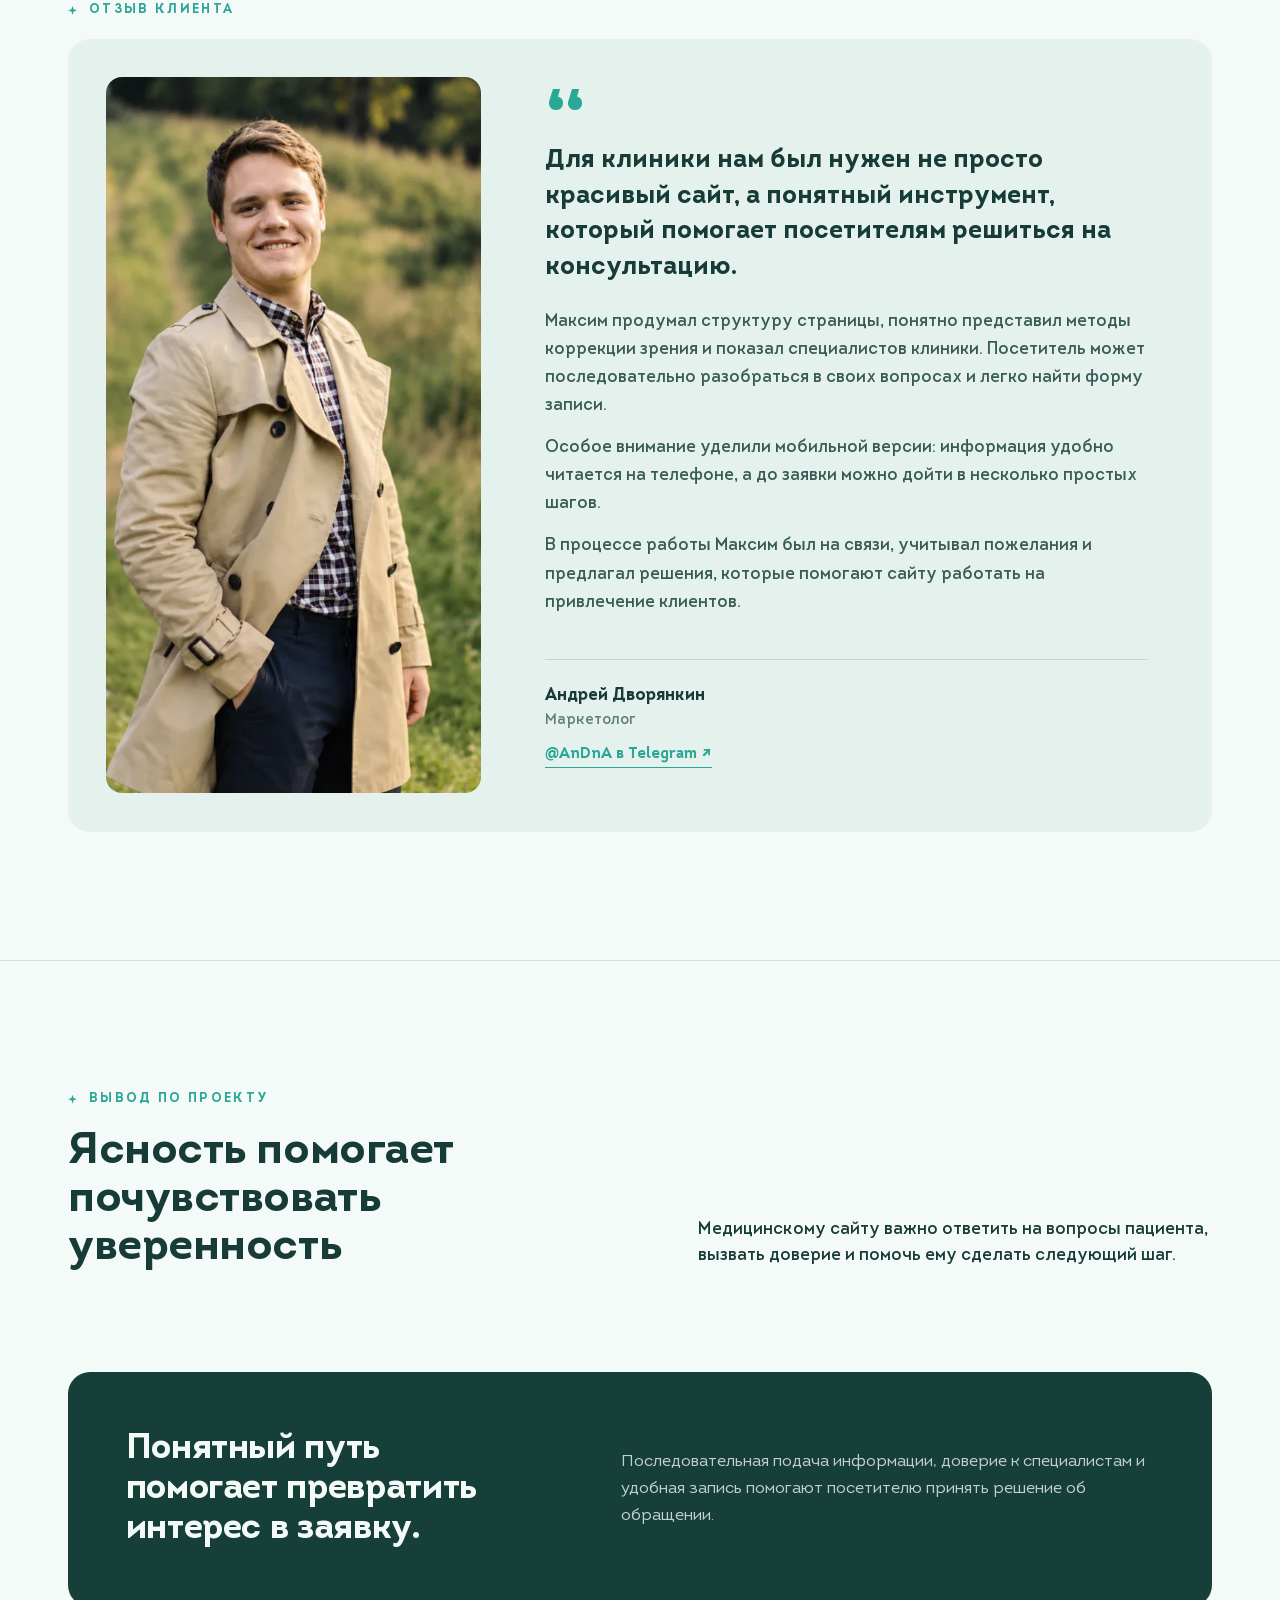
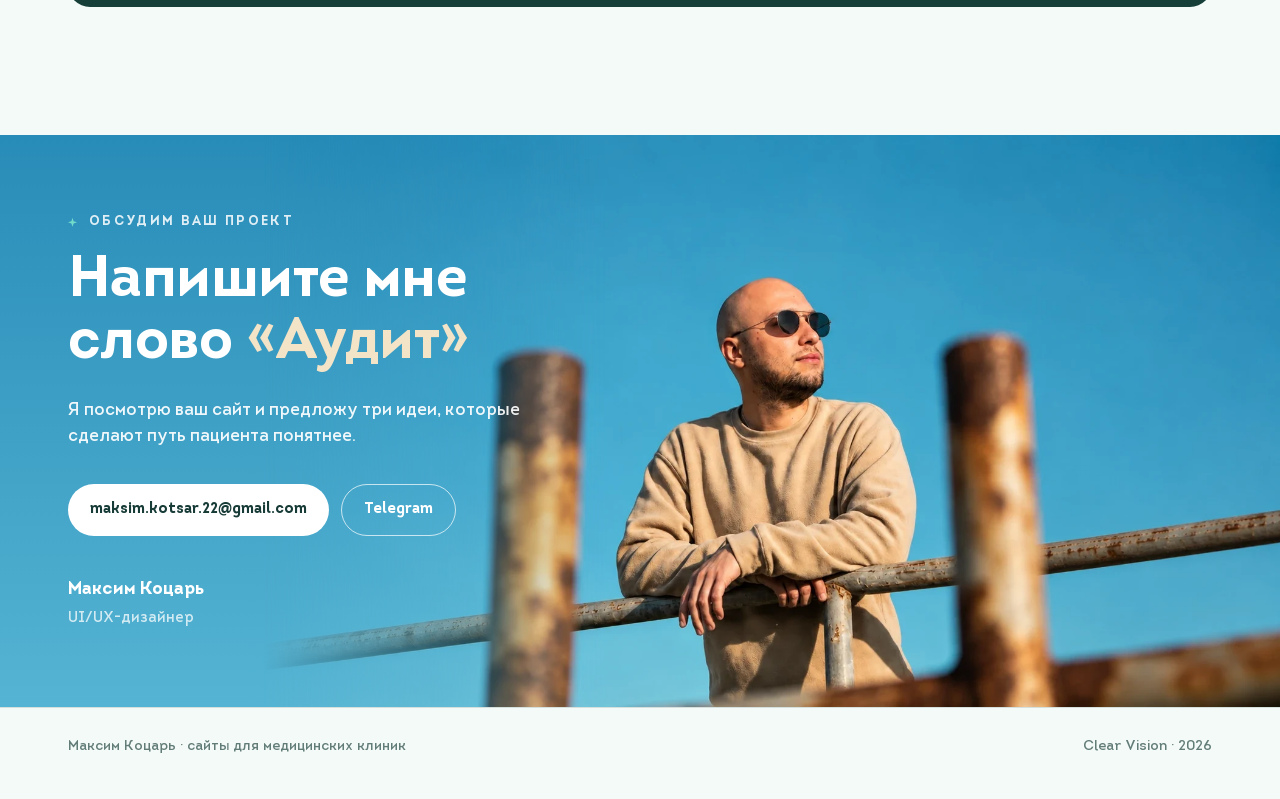
==== commit 409550a5: "Update Russian footer description" ====
--- a/ru/index.html
+++ b/ru/index.html
@@ -8,4 +8,4 @@
 <section id="design"><div class="wrap"><div class="sec-head"><div><div class="kicker">Дизайн</div><h2>Спокойный визуальный стиль для важного решения</h2></div><div><p class="lead">Медицинские фотографии сочетаются с мягким серым фоном, свободным пространством и узнаваемым бирюзовым цветом клиники.</p><div class="legend"><div><span class="tag t-trust">Доверие</span> показывает специалистов и заботу</div><div><span class="tag t-want">Ясность</span> помогает быстро разобраться</div><div><span class="tag t-buy">Действие</span> подсказывает следующий шаг</div></div></div></div><figure class="shot"><div class="media"><img src="../assets/img/desktop-hero.png?v=2" alt="Первый экран сайта Clear Vision с кнопкой теста" loading="lazy" width="1440" height="900"></div><figcaption class="cap"><h3>Вопрос на первом экране<span class="tags"><span class="tag t-want">Ясность</span><span class="tag t-buy">Действие</span></span></h3><p>Заголовок превращает сложный выбор в понятный вопрос. Главная кнопка предлагает узнать о доступных вариантах.</p></figcaption></figure><figure class="shot"><div class="media"><img src="../assets/img/methods.png?v=2" alt="Сравнение методов коррекции зрения" loading="lazy" width="1440" height="900"></div><figcaption class="cap"><h3>Понятное сравнение методик<span class="tags"><span class="tag t-want">Ясность</span></span></h3><p>Иллюстрации и короткие описания помогают сравнить методики и разобраться в сложной теме.</p></figcaption></figure><figure class="shot"><div class="media"><img src="../assets/img/benefits.png" alt="Интерактивные карточки с размытым изображением в разделе преимуществ SMILE" loading="lazy" width="1440" height="800"></div><figcaption class="cap"><h3>От размытия к ясности<span class="tags"><span class="tag t-want">Эмоция</span></span></h3><p>Размытые изображения напоминают о дискомфорте нечёткого зрения. При наведении картинка становится ясной — так посетитель может ощутить разницу и представить, как изменится восприятие мира.</p></figcaption></figure><figure class="shot"><div class="media"><img src="../assets/img/doctors.png?v=2" alt="Карточки специалистов и кнопки записи" loading="lazy" width="1440" height="900"></div><figcaption class="cap"><h3>Знакомство со специалистами<span class="tags"><span class="tag t-trust">Доверие</span></span></h3><p>Фотографии, должности и опыт показывают людей, которым пациент доверяет своё зрение. Рядом с каждой карточкой — кнопка записи.</p></figcaption></figure><figure class="shot"><div class="showcase-pair"><div class="media"><img src="../assets/img/recovery.png?v=2" alt="Информация о восстановлении и форма консультации" loading="lazy" width="1440" height="900"></div><div class="media"><img src="../assets/img/price.png?v=2" alt="Раздел стоимости коррекции зрения" loading="lazy" width="1440" height="900"></div></div><figcaption class="cap"><h3>Ответы до обращения<span class="tags"><span class="tag t-trust">Доверие</span><span class="tag t-buy">Действие</span></span></h3><p>Восстановлению, оборудованию и стоимости выделены отдельные блоки. Форма консультации появляется после необходимой информации.</p></figcaption></figure><figure class="shot"><div class="mobile-stage"><div class="phones"><div class="phone"><img src="../assets/img/mobile-hero.png?v=2" alt="Главная страница на телефоне" loading="lazy" width="390" height="844"></div><div class="phone"><img src="../assets/img/mobile-quiz.png?v=2" alt="Тест на телефоне" loading="lazy" width="390" height="844"></div></div></div><figcaption class="cap"><h3>Адаптация для телефона<span class="tags"><span class="tag t-buy">Действие</span></span></h3><p>На телефоне блоки расположены последовательно, а тест помещается на экране. Кнопки, текст и навигация остаются удобными.</p></figcaption></figure></div></section>
 <section id="result"><div class="wrap"><div class="sec-head"><div><div class="kicker">Результат</div><h2>От сложного выбора к понятному шагу</h2></div><p class="lead">Получился сайт, который объясняет сложную тему простым языком, знакомит с клиникой и ведёт посетителя к заявке на консультацию.</p></div><div class="ba"><div><small>Задача</small><p>Помочь пациенту разобраться в коррекции зрения и уверенно решиться на консультацию.</p></div><div><small>Решение</small><p>Понятная структура, ответы на вопросы, знакомство со специалистами и заметные кнопки записи.</p></div><div><small>Что это даёт</small><p>Посетитель получает нужную информацию и может оставить заявку в удобный момент. Такой путь помогает повысить конверсию сайта.</p></div></div><div class="stats"><div class="stat"><b>2 400</b><span>сессий</span></div><div class="stat"><b>78</b><span>заявок</span></div><div class="stat"><b>3,25%</b><span>конверсия в заявку</span></div><div class="stat"><b>68%</b><span>трафика с мобильных</span></div></div></div></section>
 <section id="review"><div class="wrap"><div class="kicker">Отзыв клиента</div><figure class="review"><div class="review-photo"><img src="../assets/img/review-andrey.webp" alt="Андрей Дворянкин" width="800" height="960" loading="lazy"></div><div><div class="q-mark" aria-hidden="true">“</div><blockquote><p class="q-lead">Для клиники нам был нужен не просто красивый сайт, а понятный инструмент, который помогает посетителям решиться на консультацию.</p><p>Максим продумал структуру страницы, понятно представил методы коррекции зрения и показал специалистов клиники. Посетитель может последовательно разобраться в своих вопросах и легко найти форму записи.</p><p>Особое внимание уделили мобильной версии: информация удобно читается на телефоне, а до заявки можно дойти в несколько простых шагов.</p><p>В процессе работы Максим был на связи, учитывал пожелания и предлагал решения, которые помогают сайту работать на привлечение клиентов.</p></blockquote><div class="who"><b>Андрей Дворянкин</b>Маркетолог<a class="tg" href="https://t.me/AnDnA" target="_blank" rel="noopener">@AnDnA в Telegram ↗</a></div></div></figure></div></section><section id="reflection"><div class="wrap"><div class="sec-head"><div><div class="kicker">Вывод по проекту</div><h2>Ясность помогает почувствовать уверенность</h2></div><p class="lead">Медицинскому сайту важно ответить на вопросы пациента, вызвать доверие и помочь ему сделать следующий шаг.</p></div><div class="motion-note"><h3>Понятный путь помогает превратить интерес в заявку.</h3><p>Последовательная подача информации, доверие к специалистам и удобная запись помогают посетителю принять решение об обращении.</p></div></div></section>
-<section id="contact" class="contact"><picture class="contact-bg"><source media="(max-width:860px)" srcset="../assets/img/contact-mobile.webp" width="751" height="2000"><img src="../assets/img/contact-desktop.webp" alt="Максим Коцарь" width="1672" height="941" loading="lazy"></picture><div class="wrap contact-grid"><div class="cta"><div class="kicker">Обсудим ваш проект</div><h2>Напишите мне слово <em>«Аудит»</em></h2><p class="lead">Я посмотрю ваш сайт и предложу три идеи, которые сделают путь пациента понятнее.</p><div class="links"><a class="btn" href="mailto:maksim.kotsar.22@gmail.com?subject=%D0%90%D1%83%D0%B4%D0%B8%D1%82">maksim.kotsar.22@gmail.com</a><a class="btn ghost" href="https://t.me/maksimkotsar" target="_blank" rel="noopener">Telegram</a></div><p class="sign"><b>Максим Коцарь</b>UI/UX-дизайнер</p></div></div></section></main><footer><div class="wrap"><span>Максим Коцарь · дизайн сайтов</span><span>Clear Vision · 2026</span></div></footer><script src="script.js" defer></script></body></html>
+<section id="contact" class="contact"><picture class="contact-bg"><source media="(max-width:860px)" srcset="../assets/img/contact-mobile.webp" width="751" height="2000"><img src="../assets/img/contact-desktop.webp" alt="Максим Коцарь" width="1672" height="941" loading="lazy"></picture><div class="wrap contact-grid"><div class="cta"><div class="kicker">Обсудим ваш проект</div><h2>Напишите мне слово <em>«Аудит»</em></h2><p class="lead">Я посмотрю ваш сайт и предложу три идеи, которые сделают путь пациента понятнее.</p><div class="links"><a class="btn" href="mailto:maksim.kotsar.22@gmail.com?subject=%D0%90%D1%83%D0%B4%D0%B8%D1%82">maksim.kotsar.22@gmail.com</a><a class="btn ghost" href="https://t.me/maksimkotsar" target="_blank" rel="noopener">Telegram</a></div><p class="sign"><b>Максим Коцарь</b>UI/UX-дизайнер</p></div></div></section></main><footer><div class="wrap"><span>Максим Коцарь · сайты для медицинских клиник</span><span>Clear Vision · 2026</span></div></footer><script src="script.js" defer></script></body></html>
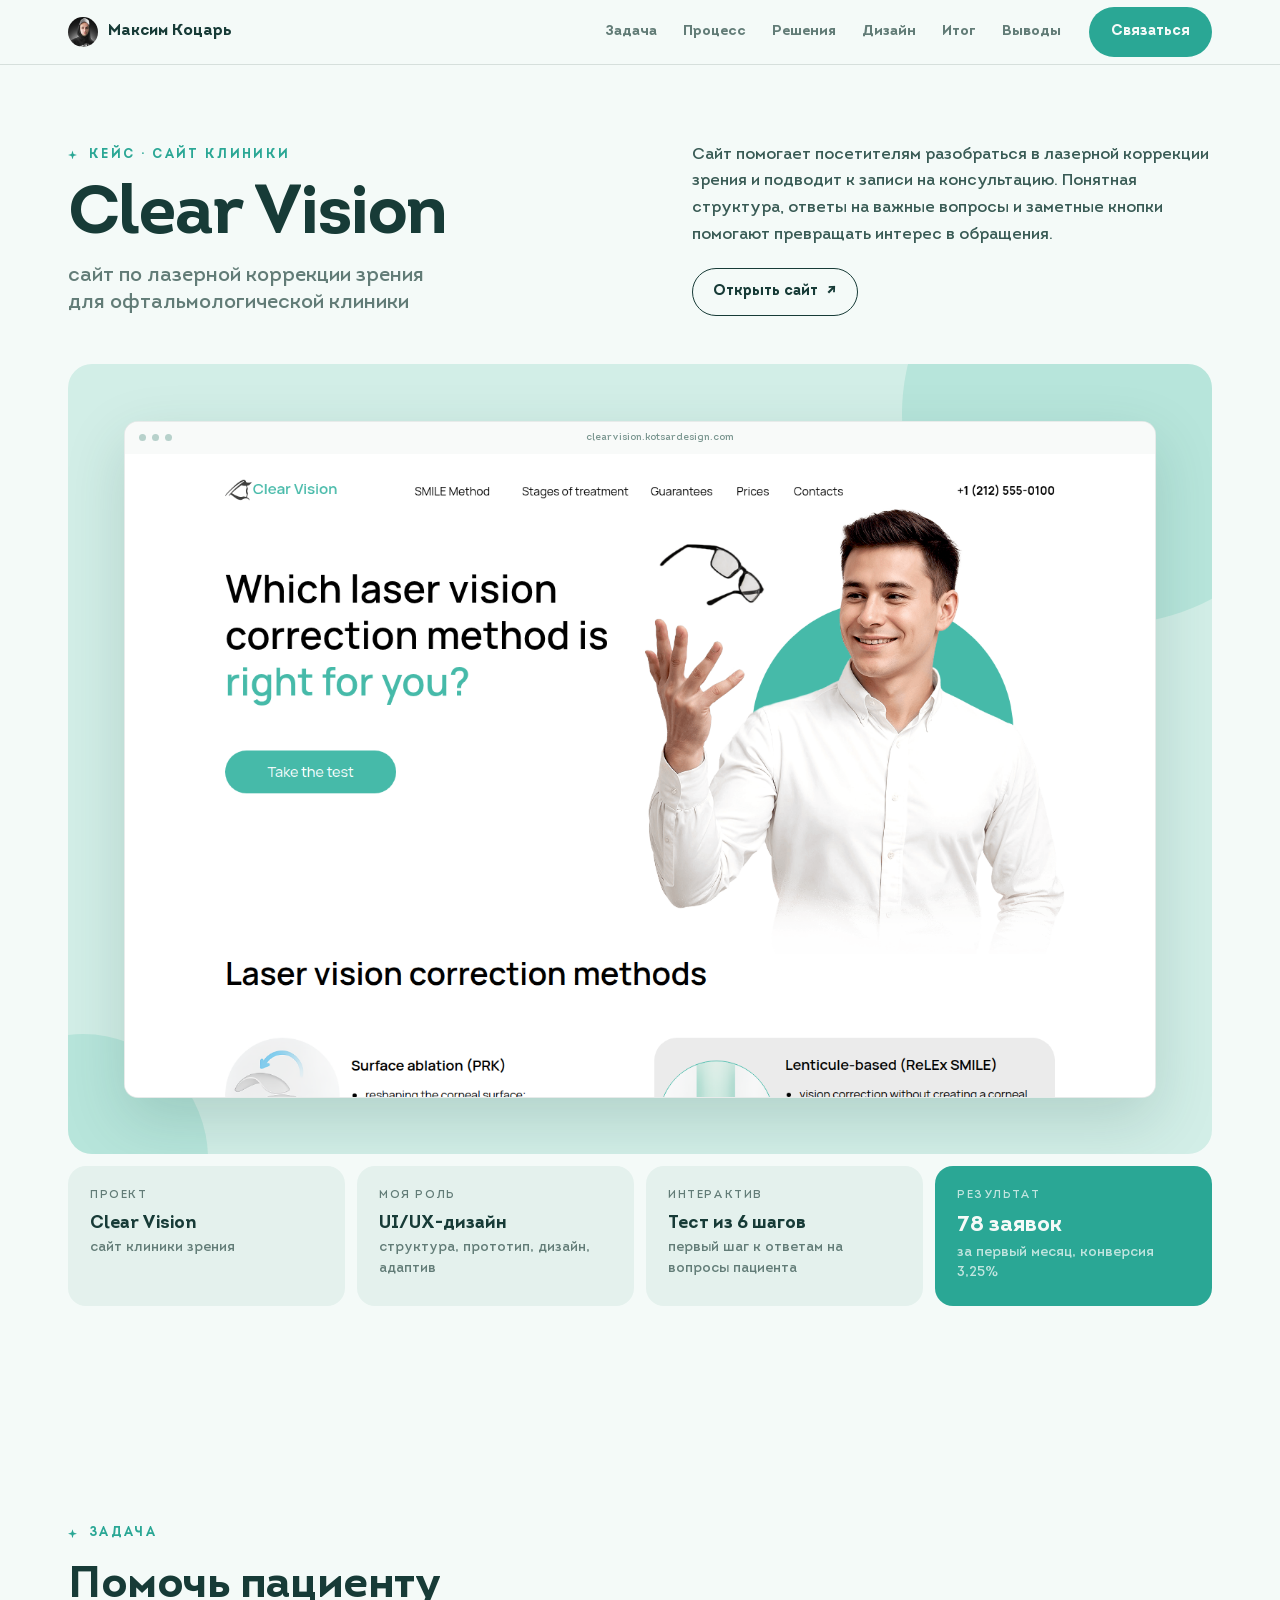
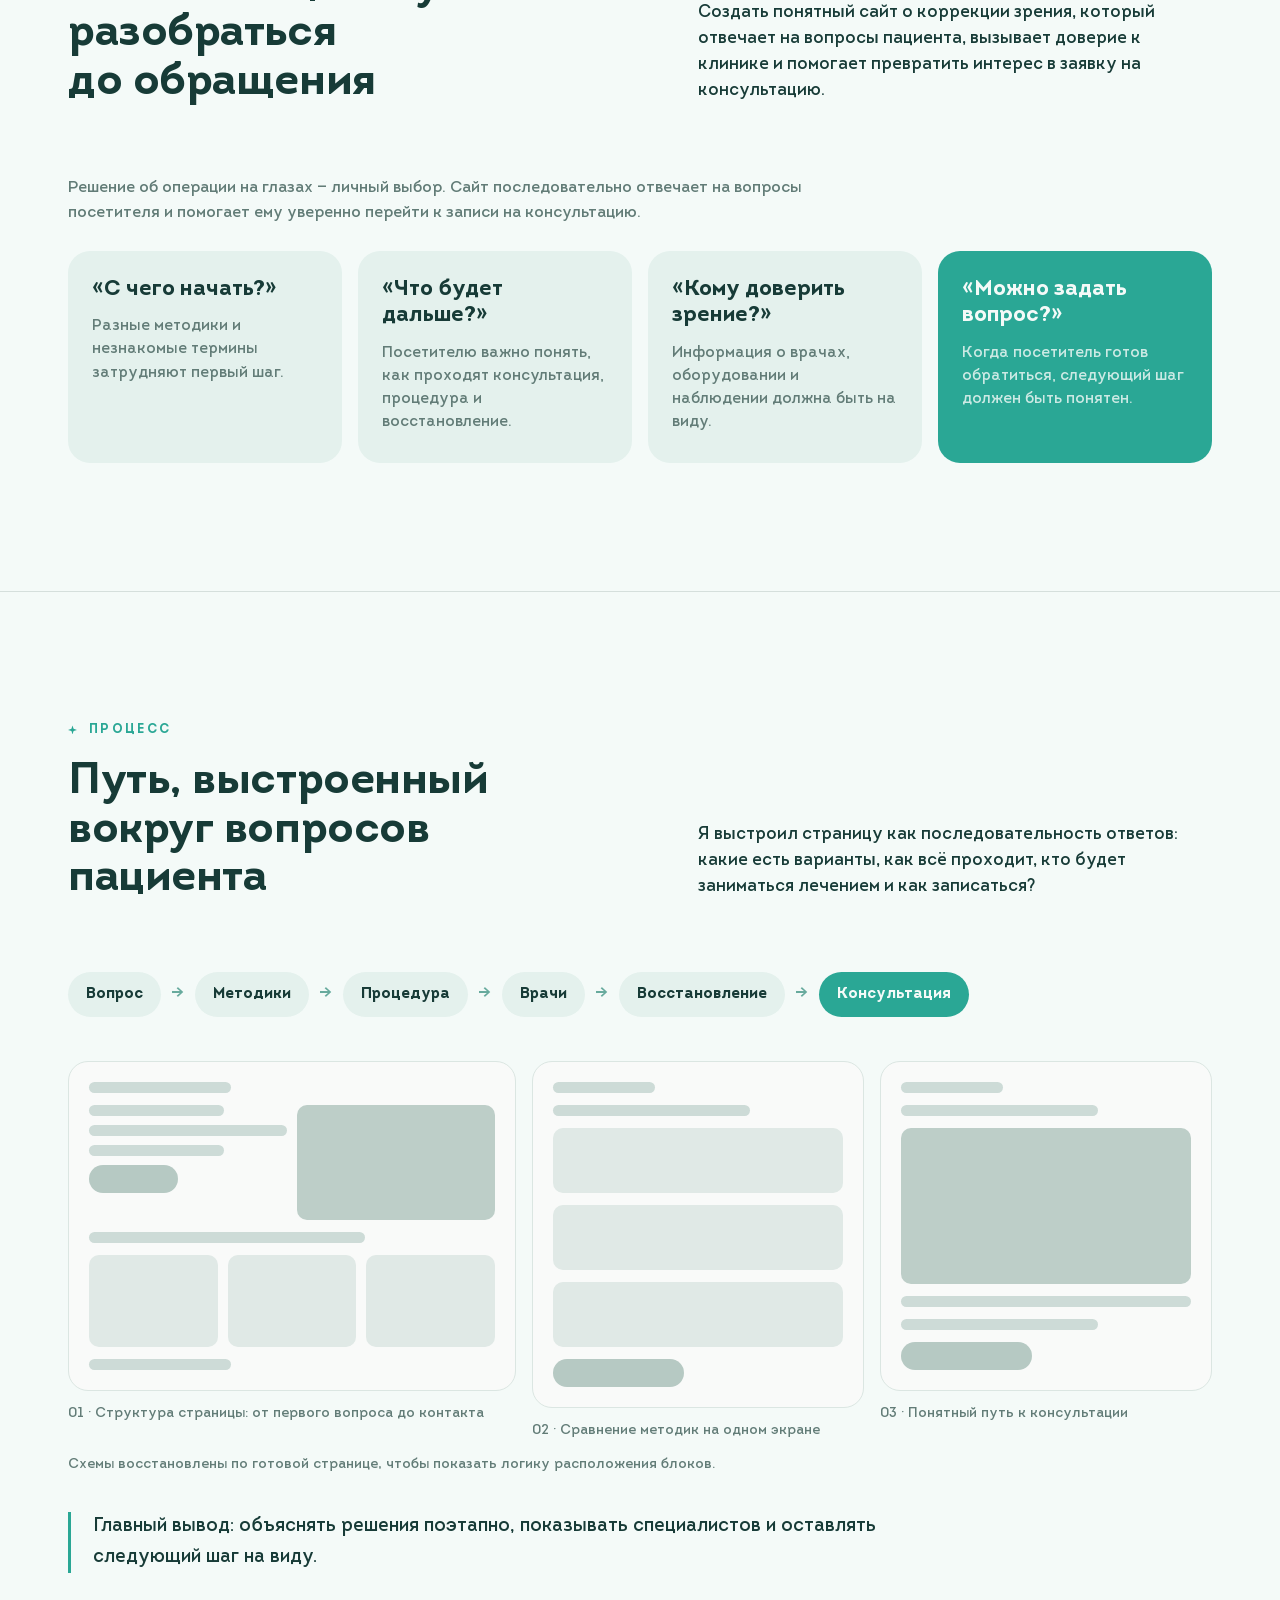
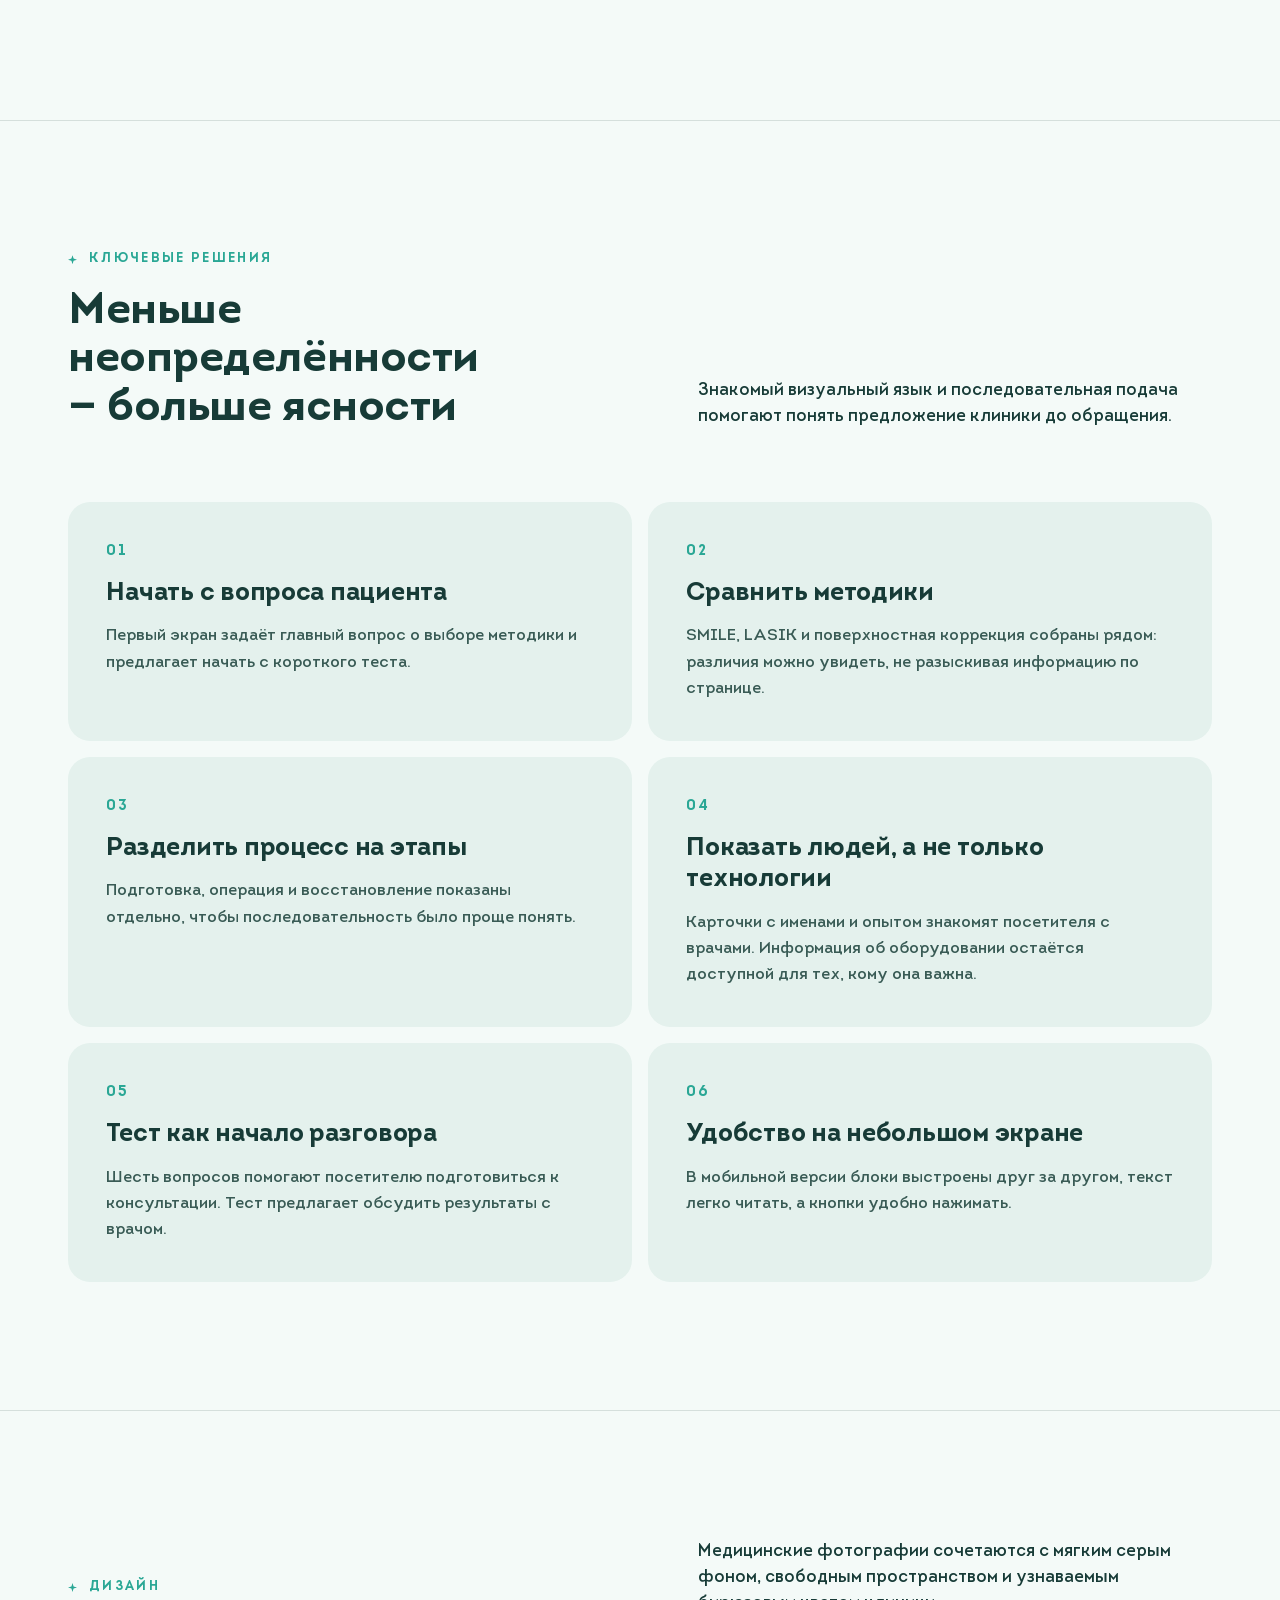
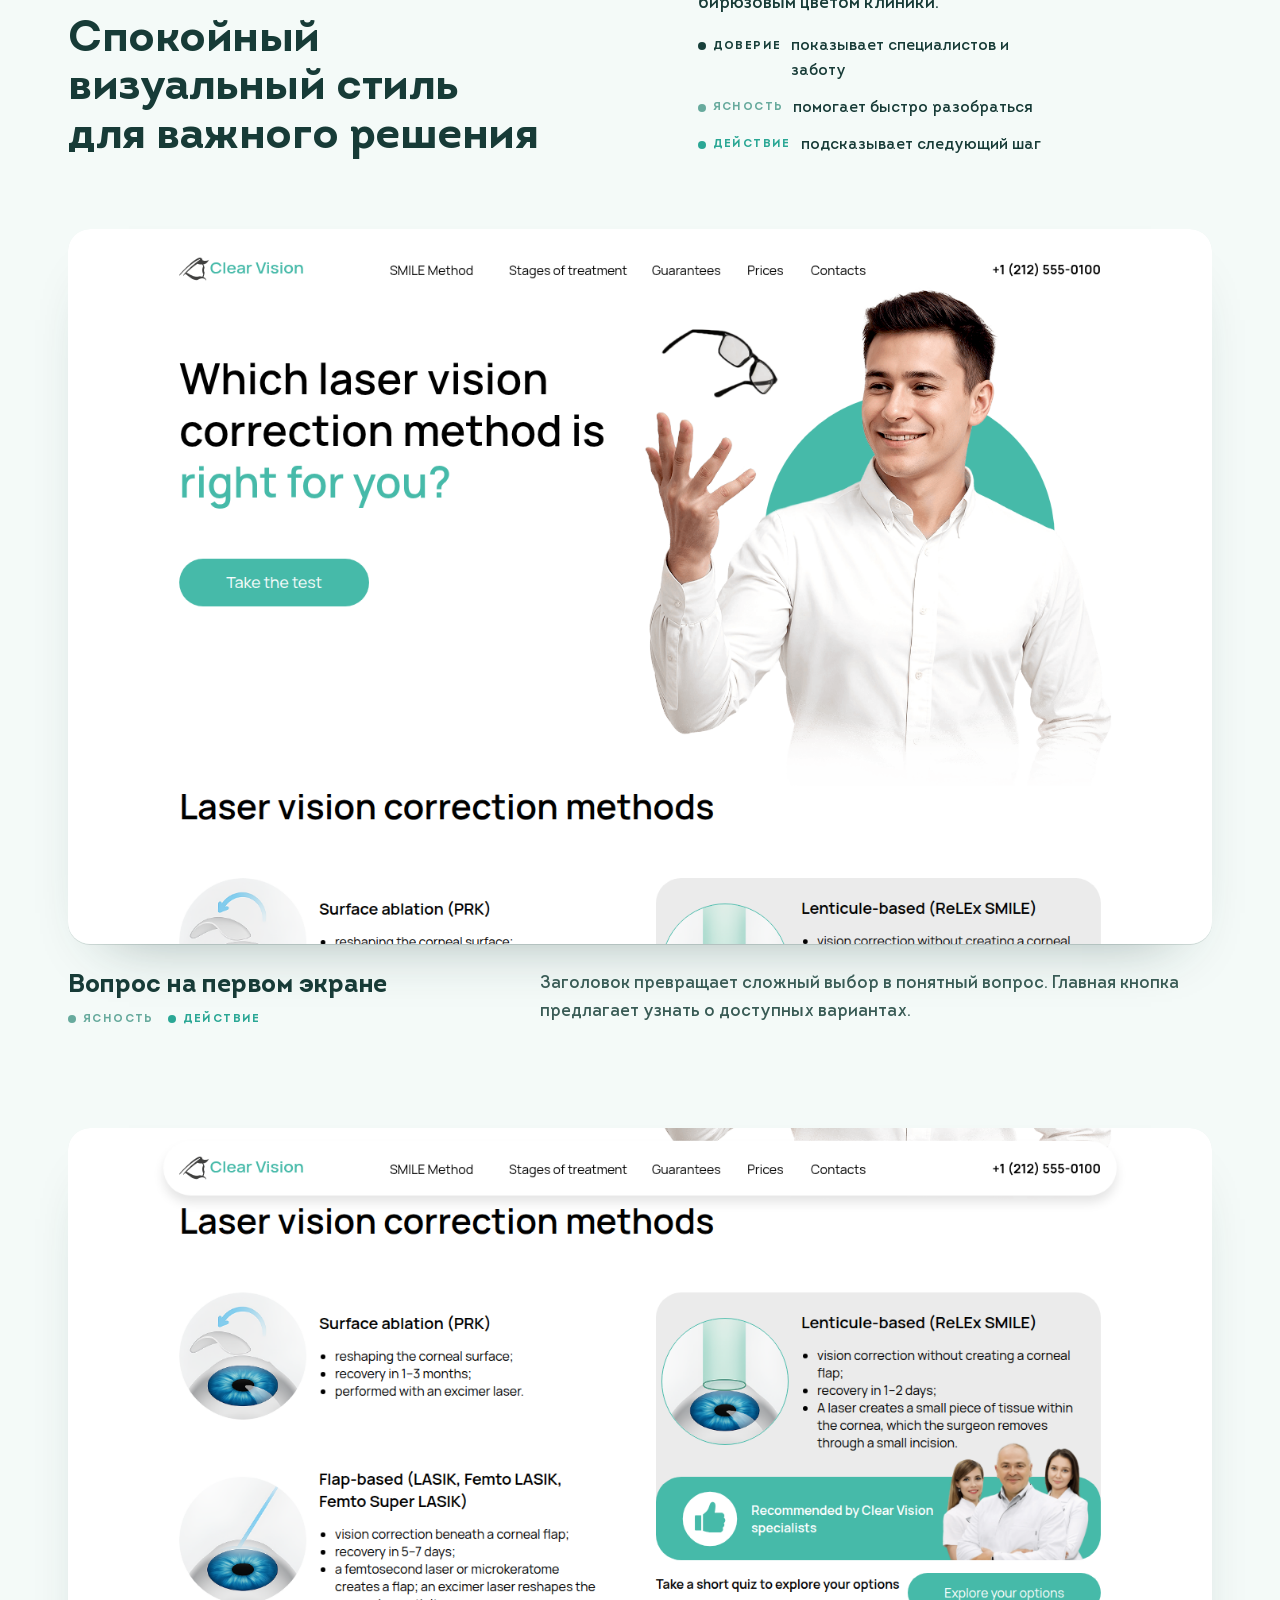
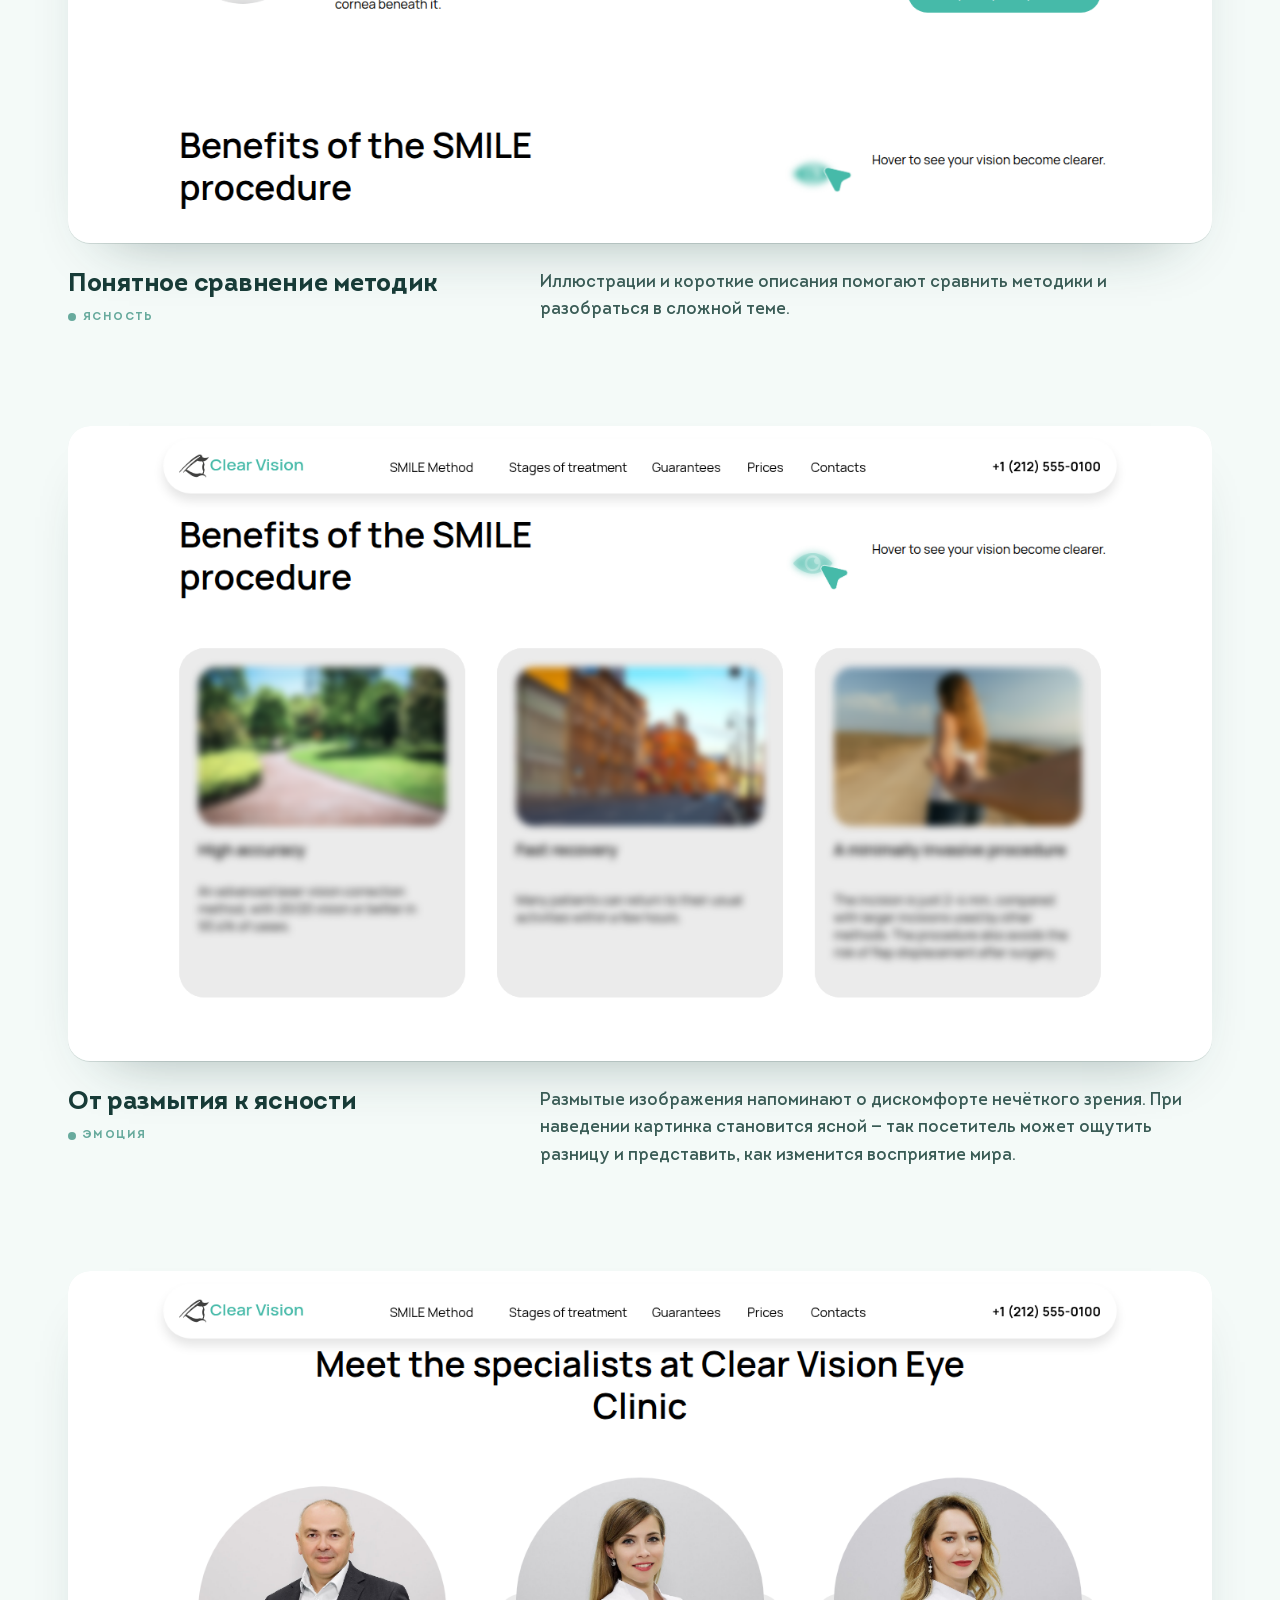
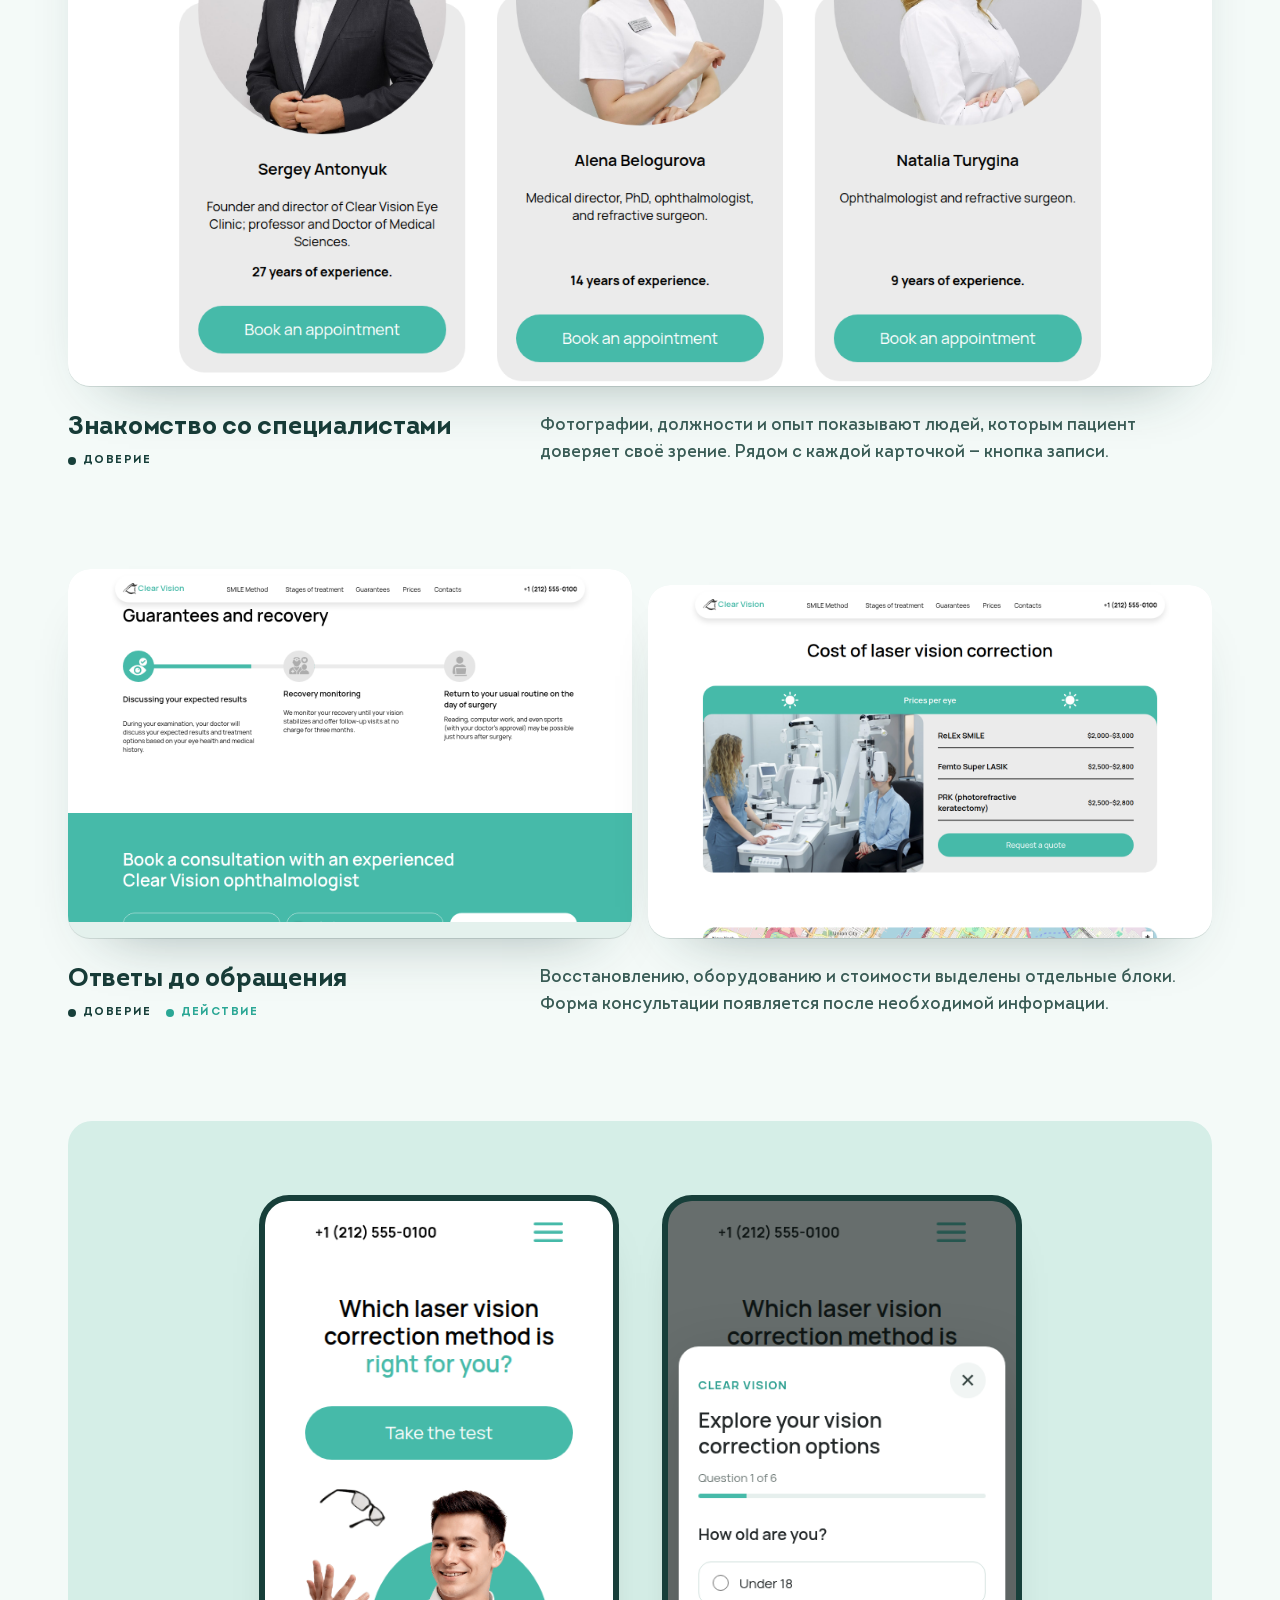
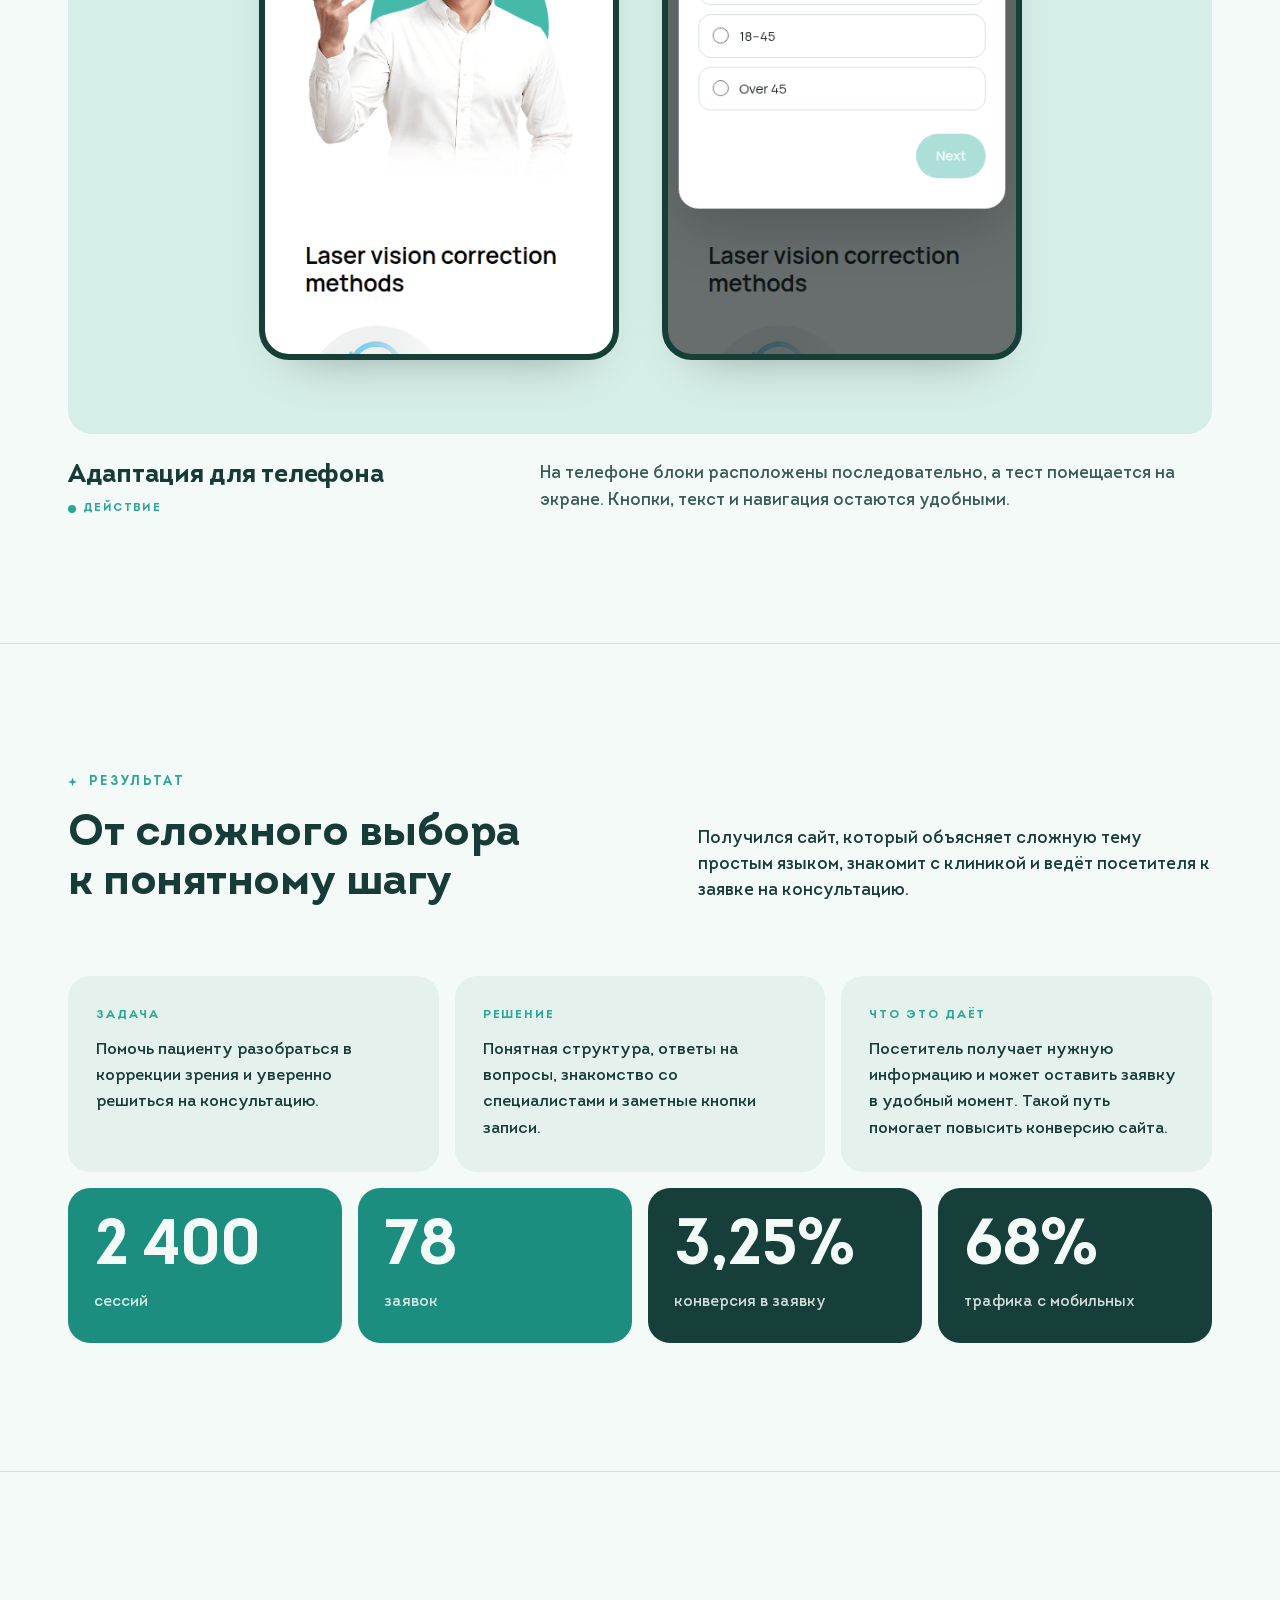
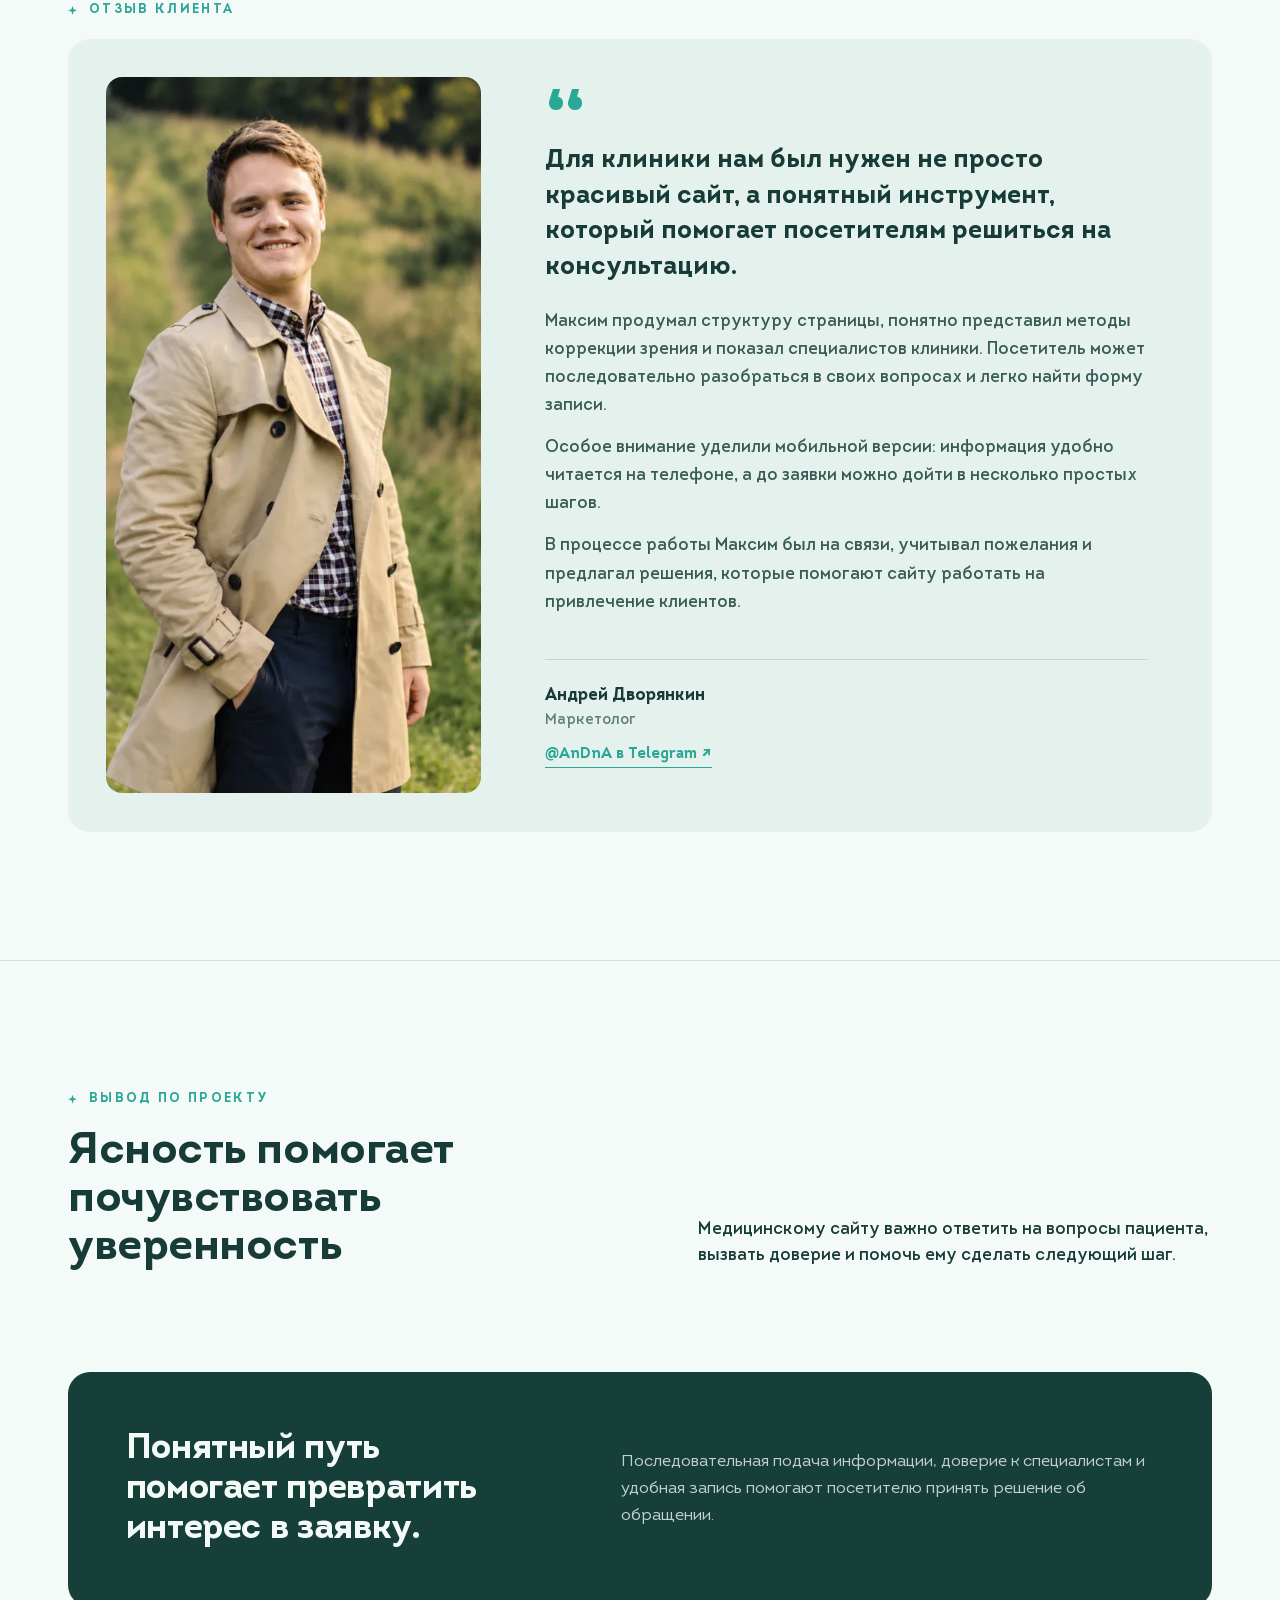
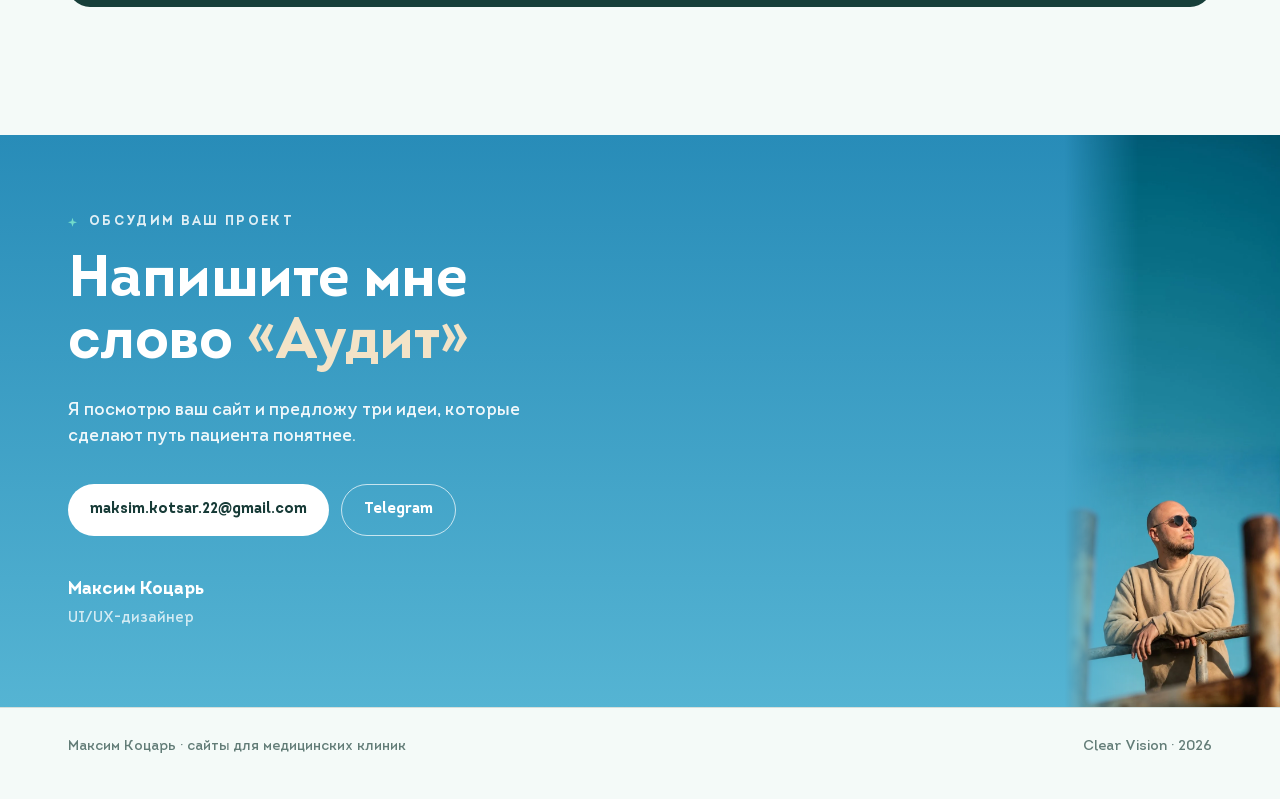
==== commit c82b2b87: "Add branded favicon" ====
--- a/ru/index.html
+++ b/ru/index.html
@@ -1,5 +1,5 @@
 <!doctype html>
-<html lang="ru"><head><meta charset="utf-8"><meta name="viewport" content="width=device-width,initial-scale=1"><title>Clear Vision — кейс сайта офтальмологической клиники</title><meta name="description" content="Кейс сайта клиники зрения: понятный путь пациента к консультации и решения для повышения конверсии."><meta property="og:title" content="Clear Vision — кейс сайта клиники зрения"><meta property="og:description" content="Понятный путь пациента на сайте клиники зрения."><meta property="og:type" content="website"><link rel="stylesheet" href="../style.css?v=3"><link rel="icon" href="../assets/img/favicon.svg" type="image/svg+xml"><style>section[id]{scroll-margin-top:64px}</style></head>
+<html lang="ru"><head><meta charset="utf-8"><meta name="viewport" content="width=device-width,initial-scale=1"><title>Clear Vision — кейс сайта офтальмологической клиники</title><meta name="description" content="Кейс сайта клиники зрения: понятный путь пациента к консультации и решения для повышения конверсии."><meta property="og:title" content="Clear Vision — кейс сайта клиники зрения"><meta property="og:description" content="Понятный путь пациента на сайте клиники зрения."><meta property="og:type" content="website"><link rel="stylesheet" href="../style.css?v=3"><link rel="icon" href="../assets/img/favicon-brand.png?v=1" type="image/png"><style>section[id]{scroll-margin-top:64px}</style></head>
 <body><header class="bar"><div class="wrap"><span class="name-ph"><img src="../assets/img/maksim-avatar.webp" alt="" width="30" height="30">Максим Коцарь<em> · сайты для медицинских клиник</em></span><nav class="nav" aria-label="Разделы"><a href="#task">Задача</a><a href="#process">Процесс</a><a href="#decisions">Решения</a><a href="#design">Дизайн</a><a href="#result">Итог</a><a href="#reflection">Выводы</a></nav><div class="bar-r"><a class="btn" href="#contact">Связаться</a><button class="burger" type="button" aria-expanded="false" aria-controls="menu" aria-label="Открыть меню"><i></i></button></div></div><nav class="menu" id="menu" aria-label="Мобильное меню"><small>Разделы</small><a href="#task">Задача</a><a href="#process">Процесс</a><a href="#decisions">Решения</a><a href="#design">Дизайн</a><a href="#result">Итог</a><a href="#reflection">Выводы</a><a class="btn" href="#contact">Связаться</a></nav><div class="progress" aria-hidden="true"></div></header>
 <main><div class="hero"><div class="wrap"><div class="hb-top"><div><div class="kicker">Кейс · Сайт клиники</div><h1><span class="hb-name">Clear Vision</span><span class="hb-sub">сайт по лазерной коррекции зрения для офтальмологической клиники</span></h1></div><div class="hb-right"><p class="lead">Сайт помогает посетителям разобраться в лазерной коррекции зрения и подводит к записи на консультацию. Понятная структура, ответы на важные вопросы и заметные кнопки помогают превращать интерес в обращения.</p><a class="site-link" href="https://clearvision.kotsardesign.com/" target="_blank" rel="noopener">Открыть сайт <span aria-hidden="true">↗</span></a></div></div><div class="teaser-frame"><a class="browser-shot" href="https://clearvision.kotsardesign.com/" target="_blank" rel="noopener" aria-label="Открыть сайт Clear Vision"><div class="browser-top" aria-hidden="true"><i></i><i></i><i></i><span>clearvision.kotsardesign.com</span></div><img src="../assets/img/desktop-hero.png?v=2" alt="Первый экран сайта Clear Vision" width="1440" height="900"></a></div><div class="hb-meta"><div><small>Проект</small><strong>Clear Vision</strong><span>сайт клиники зрения</span></div><div><small>Моя роль</small><strong>UI/UX-дизайн</strong><span>структура, прототип, дизайн, адаптив</span></div><div><small>Интерактив</small><strong>Тест из 6 шагов</strong><span>первый шаг к ответам на вопросы пациента</span></div><div class="res"><small>Результат</small><strong>78 заявок</strong><span>за первый месяц, конверсия 3,25%</span></div></div></div></div>
 <section id="task"><div class="wrap"><div class="sec-head"><div><div class="kicker">Задача</div><h2>Помочь пациенту разобраться до обращения</h2></div><p class="lead">Создать понятный сайт о коррекции зрения, который отвечает на вопросы пациента, вызывает доверие к клинике и помогает превратить интерес в заявку на консультацию.</p></div><p class="obj-intro">Решение об операции на глазах — личный выбор. Сайт последовательно отвечает на вопросы посетителя и помогает ему уверенно перейти к записи на консультацию.</p><div class="objections"><div class="obj"><div class="q">«С чего начать?»</div><p>Разные методики и незнакомые термины затрудняют первый шаг.</p></div><div class="obj"><div class="q">«Что будет дальше?»</div><p>Посетителю важно понять, как проходят консультация, процедура и восстановление.</p></div><div class="obj"><div class="q">«Кому доверить зрение?»</div><p>Информация о врачах, оборудовании и наблюдении должна быть на виду.</p></div><div class="obj"><div class="q">«Можно задать вопрос?»</div><p>Когда посетитель готов обратиться, следующий шаг должен быть понятен.</p></div></div></div></section>
